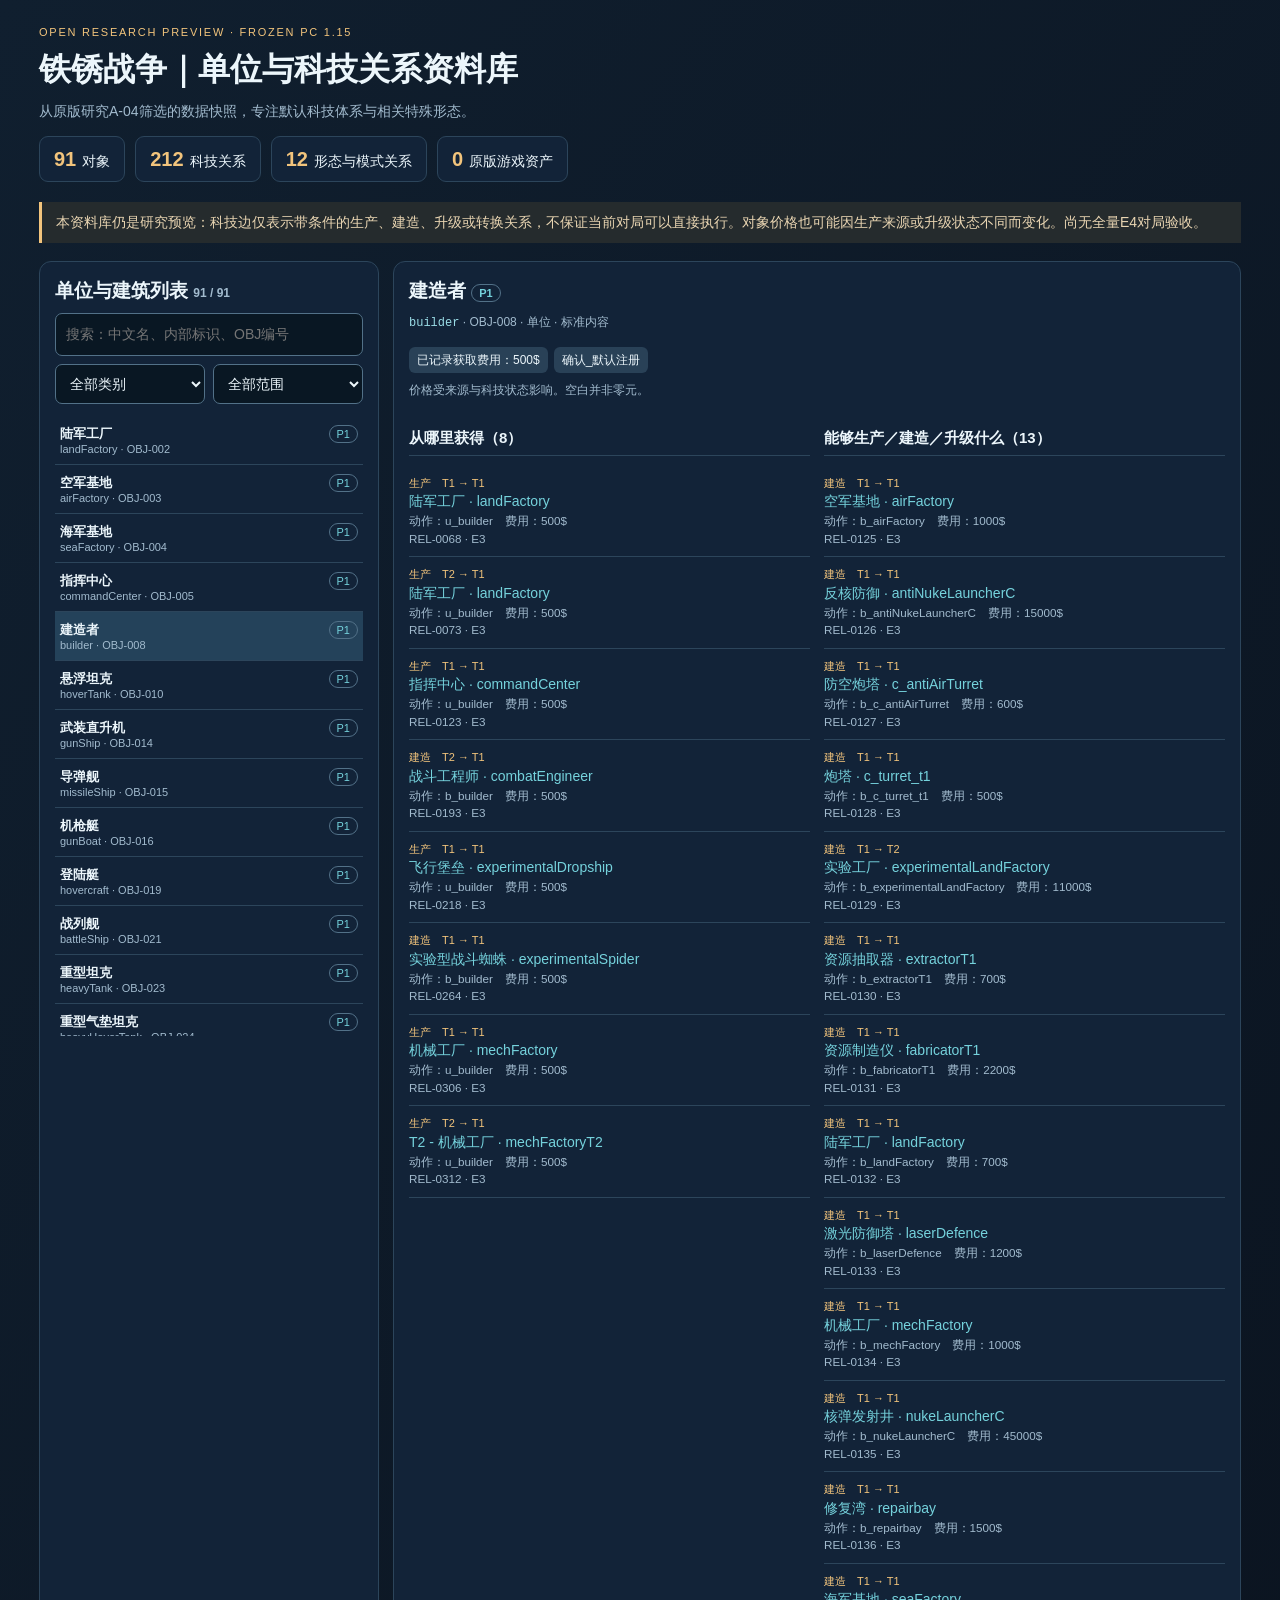
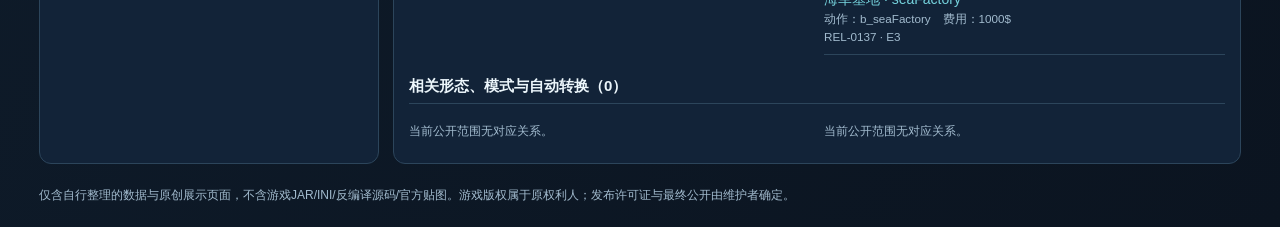
==== index.html @ 672c59e0 "docs: publish privacy-safe PC1.15 unit and tech reference" ====
<!DOCTYPE html><html lang="zh-CN"><head><meta charset="utf-8"><meta name="viewport" content="width=device-width,initial-scale=1">
<title>铁锈战争 PC1.15 · 单位与科技目录公开预览</title>
<style>
:root{color-scheme:dark;--bg:#0b1420;--panel:#122338;--border:#2c455b;--text:#ecf6fb;--soft:#a2bbce;--gold:#f2c47c;--cyan:#75d2dc}
*{box-sizing:border-box}body{margin:0;background:linear-gradient(125deg,#101f2f,var(--bg));color:var(--text);font:14px/1.5 "Microsoft YaHei","Segoe UI",sans-serif}main{max-width:1250px;margin:0 auto;padding:24px}h1{font-size:clamp(21px,3vw,32px);margin:4px 0}h2{margin:0 0 8px;font-size:19px}h3{font-size:15px;margin:20px 0 10px;border-bottom:1px solid var(--border);padding-bottom:5px}p{margin:8px 0;color:var(--soft)}.kicker{color:var(--gold);letter-spacing:.16em;font-size:11px}.stat{display:flex;flex-wrap:wrap;gap:10px;margin:14px 0 20px}.stat span{border:1px solid var(--border);border-radius:9px;padding:7px 14px;background:var(--panel)}.stat b{color:var(--gold);font-size:20px;margin-right:6px}.layout{display:grid;grid-template-columns:340px minmax(0,1fr);gap:14px}.panel{background:var(--panel);border:1px solid var(--border);border-radius:12px;padding:15px;min-width:0}.warning{border-left:3px solid var(--gold);padding:10px 14px;background:#252b2d;margin-bottom:18px;color:#e9d5b2}.field{width:100%;background:#091723;border:1px solid #527188;color:var(--text);padding:10px;border-radius:7px;font:inherit}.list{max-height:620px;overflow:auto;margin-top:12px}.unit{width:100%;border:0;border-bottom:1px solid var(--border);background:transparent;color:var(--text);padding:9px 5px;text-align:left;cursor:pointer;display:flex;justify-content:space-between;gap:6px}.unit:hover,.unit.active{background:#24425a}.unit small{color:var(--soft);font-size:11px;display:block;overflow-wrap:anywhere}.pill{border-radius:20px;padding:2px 7px;font-size:11px;border:1px solid #527188;color:var(--cyan);white-space:nowrap}.pill.p2{color:var(--gold);border-color:#b99150}.cards{display:grid;grid-template-columns:1fr 1fr;gap:14px}.row{padding:9px 0;border-bottom:1px solid var(--border);overflow-wrap:anywhere}.row .type{color:var(--gold);font-size:11px}.row small{color:var(--soft);display:block}.link{border:none;background:none;color:var(--cyan);cursor:pointer;font:inherit;padding:0;text-align:left}.muted{font-size:12px;color:var(--soft)}.facts{display:flex;flex-wrap:wrap;gap:6px}.tag{font-size:12px;background:#294157;border-radius:6px;padding:4px 8px}footer{font-size:12px;color:var(--soft);margin-top:22px}code{color:#9adce6}#count{color:var(--soft);font-size:12px}
@media(max-width:850px){main{padding:10px}.layout{grid-template-columns:1fr}.list{max-height:300px}.cards{grid-template-columns:1fr}}
</style></head><body><main>
<header><div class="kicker">OPEN RESEARCH PREVIEW · FROZEN PC 1.15</div><h1>铁锈战争｜单位与科技关系资料库</h1><p>从原版研究A-04筛选的数据快照，专注默认科技体系与相关特殊形态。</p></header>
<div class="stat"><span><b>91</b>对象</span><span><b id="num-tech"></b>科技关系</span><span><b id="num-transform"></b>形态与模式关系</span><span><b>0</b>原版游戏资产</span></div>
<div class="warning">本资料库仍是研究预览：科技边仅表示带条件的生产、建造、升级或转换关系，不保证当前对局可以直接执行。对象价格也可能因生产来源或升级状态不同而变化。尚无全量E4对局验收。</div>
<div class="layout"><section class="panel"><h2>单位与建筑列表 <span id="count"></span></h2><input class="field" id="find" type="search" placeholder="搜索：中文名、内部标识、OBJ编号">
<div style="display:flex;gap:8px;margin-top:8px"><select id="category" class="field"><option value="">全部类别</option><option>单位</option><option>建筑</option><option>其他</option></select><select id="prio" class="field"><option value="">全部范围</option><option>P1</option><option>P2</option></select></div>
<div id="list" class="list"></div></section><article class="panel" id="detail" aria-live="polite"></article></div>
<footer>仅含自行整理的数据与原创展示页面，不含游戏JAR/INI/反编译源码/官方贴图。游戏版权属于原权利人；发布许可证与最终公开由维护者确定。</footer>
</main>
<script type="application/json" id="db">{"units":[{"object_id":"OBJ-002","name_zh":"陆军工厂","native_id":"landFactory","category":"建筑","scope":"标准内容","priority":"P1","identity_status":"确认_默认注册","known_acquisition_prices":"700 / 2700","note":"不同来源/状态价格以科技关系表为准；此处是已记录的价格候选"},{"object_id":"OBJ-003","name_zh":"空军基地","native_id":"airFactory","category":"建筑","scope":"标准内容","priority":"P1","identity_status":"确认_默认注册","known_acquisition_prices":"1000 / 2500","note":"不同来源/状态价格以科技关系表为准；此处是已记录的价格候选"},{"object_id":"OBJ-004","name_zh":"海军基地","native_id":"seaFactory","category":"建筑","scope":"标准内容","priority":"P1","identity_status":"确认_默认注册","known_acquisition_prices":"1000 / 3000","note":"不同来源/状态价格以科技关系表为准；此处是已记录的价格候选"},{"object_id":"OBJ-005","name_zh":"指挥中心","native_id":"commandCenter","category":"建筑","scope":"标准内容","priority":"P1","identity_status":"确认_默认注册","known_acquisition_prices":"","note":"不同来源/状态价格以科技关系表为准；此处是已记录的价格候选"},{"object_id":"OBJ-008","name_zh":"建造者","native_id":"builder","category":"单位","scope":"标准内容","priority":"P1","identity_status":"确认_默认注册","known_acquisition_prices":"500","note":"不同来源/状态价格以科技关系表为准；此处是已记录的价格候选"},{"object_id":"OBJ-010","name_zh":"悬浮坦克","native_id":"hoverTank","category":"单位","scope":"标准内容","priority":"P1","identity_status":"确认_默认注册","known_acquisition_prices":"450","note":"不同来源/状态价格以科技关系表为准；此处是已记录的价格候选"},{"object_id":"OBJ-014","name_zh":"武装直升机","native_id":"gunShip","category":"单位","scope":"标准内容","priority":"P1","identity_status":"确认_默认注册","known_acquisition_prices":"800","note":"不同来源/状态价格以科技关系表为准；此处是已记录的价格候选"},{"object_id":"OBJ-015","name_zh":"导弹舰","native_id":"missileShip","category":"单位","scope":"标准内容","priority":"P1","identity_status":"确认_默认注册","known_acquisition_prices":"900","note":"不同来源/状态价格以科技关系表为准；此处是已记录的价格候选"},{"object_id":"OBJ-016","name_zh":"机枪艇","native_id":"gunBoat","category":"单位","scope":"标准内容","priority":"P1","identity_status":"确认_默认注册","known_acquisition_prices":"300","note":"不同来源/状态价格以科技关系表为准；此处是已记录的价格候选"},{"object_id":"OBJ-019","name_zh":"登陆艇","native_id":"hovercraft","category":"单位","scope":"标准内容","priority":"P1","identity_status":"确认_默认注册","known_acquisition_prices":"600","note":"不同来源/状态价格以科技关系表为准；此处是已记录的价格候选"},{"object_id":"OBJ-021","name_zh":"战列舰","native_id":"battleShip","category":"单位","scope":"标准内容","priority":"P1","identity_status":"确认_默认注册","known_acquisition_prices":"1500","note":"不同来源/状态价格以科技关系表为准；此处是已记录的价格候选"},{"object_id":"OBJ-023","name_zh":"重型坦克","native_id":"heavyTank","category":"单位","scope":"标准内容","priority":"P1","identity_status":"确认_默认注册","known_acquisition_prices":"800","note":"不同来源/状态价格以科技关系表为准；此处是已记录的价格候选"},{"object_id":"OBJ-024","name_zh":"重型气垫坦克","native_id":"heavyHoverTank","category":"单位","scope":"标准内容","priority":"P1","identity_status":"确认_默认注册","known_acquisition_prices":"1000","note":"不同来源/状态价格以科技关系表为准；此处是已记录的价格候选"},{"object_id":"OBJ-025","name_zh":"激光防御塔","native_id":"laserDefence","category":"建筑","scope":"标准内容","priority":"P1","identity_status":"确认_默认注册","known_acquisition_prices":"1200","note":"不同来源/状态价格以科技关系表为准；此处是已记录的价格候选"},{"object_id":"OBJ-026","name_zh":"运输机","native_id":"dropship","category":"单位","scope":"标准内容","priority":"P1","identity_status":"确认_默认注册","known_acquisition_prices":"800","note":"不同来源/状态价格以科技关系表为准；此处是已记录的价格候选"},{"object_id":"OBJ-028","name_zh":"修复湾","native_id":"repairbay","category":"建筑","scope":"标准内容","priority":"P1","identity_status":"确认_默认注册","known_acquisition_prices":"1500","note":"不同来源/状态价格以科技关系表为准；此处是已记录的价格候选"},{"object_id":"OBJ-033","name_zh":"实验工厂","native_id":"experimentalLandFactory","category":"建筑","scope":"标准内容","priority":"P1","identity_status":"确认_默认注册","known_acquisition_prices":"11000","note":"不同来源/状态价格以科技关系表为准；此处是已记录的价格候选"},{"object_id":"OBJ-037","name_zh":"潜水艇","native_id":"attackSubmarine","category":"单位","scope":"标准内容","priority":"P1","identity_status":"确认_默认注册","known_acquisition_prices":"800","note":"不同来源/状态价格以科技关系表为准；此处是已记录的价格候选"},{"object_id":"OBJ-038","name_zh":"海上建造者","native_id":"builderShip","category":"单位","scope":"标准内容","priority":"P1","identity_status":"确认_默认注册","known_acquisition_prices":"500","note":"不同来源/状态价格以科技关系表为准；此处是已记录的价格候选"},{"object_id":"OBJ-039","name_zh":"两栖喷气机","native_id":"amphibiousJet","category":"单位","scope":"标准内容","priority":"P1","identity_status":"确认_默认注册","known_acquisition_prices":"2000","note":"不同来源/状态价格以科技关系表为准；此处是已记录的价格候选"},{"object_id":"OBJ-041","name_zh":"概念型悬浮坦克","native_id":"experimentalHoverTank","category":"单位","scope":"标准内容","priority":"P1","identity_status":"确认_默认注册","known_acquisition_prices":"21000","note":"不同来源/状态价格以科技关系表为准；此处是已记录的价格候选"},{"object_id":"OBJ-053","name_zh":"AA激光射束战机","native_id":"aaBeamGunship","category":"单位","scope":"标准内容","priority":"P1","identity_status":"确认_默认注册","known_acquisition_prices":"6000","note":"不同来源/状态价格以科技关系表为准；此处是已记录的价格候选"},{"object_id":"OBJ-058","name_zh":"轰炸机","native_id":"bomber","category":"单位","scope":"标准内容","priority":"P1","identity_status":"确认_默认注册","known_acquisition_prices":"4000","note":"不同来源/状态价格以科技关系表为准；此处是已记录的价格候选"},{"object_id":"OBJ-078","name_zh":"战斗工程师","native_id":"combatEngineer","category":"单位","scope":"标准内容","priority":"P1","identity_status":"确认_默认注册","known_acquisition_prices":"3500","note":"不同来源/状态价格以科技关系表为准；此处是已记录的价格候选"},{"object_id":"OBJ-079","name_zh":"航空母舰","native_id":"experiementalCarrier","category":"单位","scope":"标准内容","priority":"P1","identity_status":"确认_默认注册","known_acquisition_prices":"30000","note":"不同来源/状态价格以科技关系表为准；此处是已记录的价格候选"},{"object_id":"OBJ-080","name_zh":"飞行堡垒","native_id":"experimentalDropship","category":"单位","scope":"标准内容","priority":"P1","identity_status":"确认_默认注册","known_acquisition_prices":"30000","note":"不同来源/状态价格以科技关系表为准；此处是已记录的价格候选"},{"object_id":"OBJ-083","name_zh":"实验型战斗蜘蛛","native_id":"experimentalSpider","category":"单位","scope":"标准内容","priority":"P1","identity_status":"确认_默认注册","known_acquisition_prices":"70000","note":"不同来源/状态价格以科技关系表为准；此处是已记录的价格候选"},{"object_id":"OBJ-084","name_zh":"实验坦克","native_id":"c_experimentalTank","category":"单位","scope":"标准内容","priority":"P1","identity_status":"确认_默认注册","known_acquisition_prices":"14000","note":"不同来源/状态价格以科技关系表为准；此处是已记录的价格候选"},{"object_id":"OBJ-085","name_zh":"资源抽取器","native_id":"extractorT1","category":"建筑","scope":"标准内容","priority":"P1","identity_status":"确认_默认注册","known_acquisition_prices":"700","note":"不同来源/状态价格以科技关系表为准；此处是已记录的价格候选"},{"object_id":"OBJ-086","name_zh":"资源抽取器","native_id":"extractorT2","category":"建筑","scope":"标准内容","priority":"P1","identity_status":"确认_默认注册","known_acquisition_prices":"2100","note":"不同来源/状态价格以科技关系表为准；此处是已记录的价格候选"},{"object_id":"OBJ-087","name_zh":"资源抽取器","native_id":"extractorT3","category":"建筑","scope":"标准内容","priority":"P1","identity_status":"确认_默认注册","known_acquisition_prices":"","note":"不同来源/状态价格以科技关系表为准；此处是已记录的价格候选"},{"object_id":"OBJ-088","name_zh":"资源抽取器","native_id":"extractorT3_overclocked","category":"建筑","scope":"标准内容","priority":"P1","identity_status":"确认_默认注册","known_acquisition_prices":"","note":"不同来源/状态价格以科技关系表为准；此处是已记录的价格候选"},{"object_id":"OBJ-089","name_zh":"资源抽取器","native_id":"extractorT3_reinforced","category":"建筑","scope":"标准内容","priority":"P1","identity_status":"确认_默认注册","known_acquisition_prices":"","note":"不同来源/状态价格以科技关系表为准；此处是已记录的价格候选"},{"object_id":"OBJ-090","name_zh":"资源制造仪","native_id":"fabricatorT1","category":"建筑","scope":"标准内容","priority":"P1","identity_status":"确认_默认注册","known_acquisition_prices":"2200","note":"不同来源/状态价格以科技关系表为准；此处是已记录的价格候选"},{"object_id":"OBJ-091","name_zh":"资源制造仪","native_id":"fabricatorT2","category":"建筑","scope":"标准内容","priority":"P1","identity_status":"确认_默认注册","known_acquisition_prices":"","note":"不同来源/状态价格以科技关系表为准；此处是已记录的价格候选"},{"object_id":"OBJ-092","name_zh":"资源制造仪","native_id":"fabricatorT3","category":"建筑","scope":"标准内容","priority":"P1","identity_status":"确认_默认注册","known_acquisition_prices":"","note":"不同来源/状态价格以科技关系表为准；此处是已记录的价格候选"},{"object_id":"OBJ-093","name_zh":"火蜂战机","native_id":"fireBee","category":"单位","scope":"标准内容","priority":"P1","identity_status":"确认_默认注册","known_acquisition_prices":"12000","note":"不同来源/状态价格以科技关系表为准；此处是已记录的价格候选"},{"object_id":"OBJ-094","name_zh":"重型防空舰","native_id":"heavyAAShip","category":"单位","scope":"标准内容","priority":"P1","identity_status":"确认_默认注册","known_acquisition_prices":"3500","note":"不同来源/状态价格以科技关系表为准；此处是已记录的价格候选"},{"object_id":"OBJ-095","name_zh":"重型战舰","native_id":"heavyBattleship","category":"单位","scope":"标准内容","priority":"P1","identity_status":"确认_默认注册","known_acquisition_prices":"6000","note":"不同来源/状态价格以科技关系表为准；此处是已记录的价格候选"},{"object_id":"OBJ-096","name_zh":"重型拦截机","native_id":"heavyInterceptor","category":"单位","scope":"标准内容","priority":"P1","identity_status":"确认_默认注册","known_acquisition_prices":"1200","note":"不同来源/状态价格以科技关系表为准；此处是已记录的价格候选"},{"object_id":"OBJ-097","name_zh":"重型导弹舰","native_id":"heavyMissileShip","category":"单位","scope":"标准内容","priority":"P1","identity_status":"确认_默认注册","known_acquisition_prices":"18000","note":"不同来源/状态价格以科技关系表为准；此处是已记录的价格候选"},{"object_id":"OBJ-098","name_zh":"重型潜艇","native_id":"heavySub","category":"单位","scope":"标准内容","priority":"P1","identity_status":"确认_默认注册","known_acquisition_prices":"5500","note":"不同来源/状态价格以科技关系表为准；此处是已记录的价格候选"},{"object_id":"OBJ-099","name_zh":"直升机","native_id":"c_helicopter","category":"单位","scope":"标准内容","priority":"P1","identity_status":"确认_默认注册","known_acquisition_prices":"700","note":"不同来源/状态价格以科技关系表为准；此处是已记录的价格候选"},{"object_id":"OBJ-100","name_zh":"拦截机","native_id":"c_interceptor","category":"单位","scope":"标准内容","priority":"P1","identity_status":"确认_默认注册","known_acquisition_prices":"600","note":"不同来源/状态价格以科技关系表为准；此处是已记录的价格候选"},{"object_id":"OBJ-102","name_zh":"激光坦克","native_id":"c_laserTank","category":"单位","scope":"标准内容","priority":"P1","identity_status":"确认_默认注册","known_acquisition_prices":"1600","note":"不同来源/状态价格以科技关系表为准；此处是已记录的价格候选"},{"object_id":"OBJ-103","name_zh":"轻型武装直升机","native_id":"lightGunship","category":"单位","scope":"标准内容","priority":"P1","identity_status":"确认_默认注册","known_acquisition_prices":"250","note":"不同来源/状态价格以科技关系表为准；此处是已记录的价格候选"},{"object_id":"OBJ-104","name_zh":"水下探测器","native_id":"lightSub","category":"单位","scope":"标准内容","priority":"P1","identity_status":"确认_默认注册","known_acquisition_prices":"450","note":"不同来源/状态价格以科技关系表为准；此处是已记录的价格候选"},{"object_id":"OBJ-105","name_zh":"猛犸坦克","native_id":"c_mammothTank","category":"单位","scope":"标准内容","priority":"P1","identity_status":"确认_默认注册","known_acquisition_prices":"3900","note":"不同来源/状态价格以科技关系表为准；此处是已记录的价格候选"},{"object_id":"OBJ-106","name_zh":"机械师","native_id":"mechEngineer","category":"单位","scope":"标准内容","priority":"P1","identity_status":"确认_默认注册","known_acquisition_prices":"5000","note":"不同来源/状态价格以科技关系表为准；此处是已记录的价格候选"},{"object_id":"OBJ-107","name_zh":"机械工厂","native_id":"mechFactory","category":"建筑","scope":"标准内容","priority":"P1","identity_status":"确认_默认注册","known_acquisition_prices":"1000","note":"不同来源/状态价格以科技关系表为准；此处是已记录的价格候选"},{"object_id":"OBJ-108","name_zh":"T2 - 机械工厂","native_id":"mechFactoryT2","category":"建筑","scope":"标准内容","priority":"P1","identity_status":"确认_默认注册","known_acquisition_prices":"5000","note":"不同来源/状态价格以科技关系表为准；此处是已记录的价格候选"},{"object_id":"OBJ-109","name_zh":"火炮机甲","native_id":"mechArtillery","category":"单位","scope":"标准内容","priority":"P1","identity_status":"确认_默认注册","known_acquisition_prices":"1400","note":"不同来源/状态价格以科技关系表为准；此处是已记录的价格候选"},{"object_id":"OBJ-110","name_zh":"移动炮塔","native_id":"mechBunker","category":"单位","scope":"标准内容","priority":"P1","identity_status":"确认_默认注册","known_acquisition_prices":"4500","note":"不同来源/状态价格以科技关系表为准；此处是已记录的价格候选"},{"object_id":"OBJ-112","name_zh":"喷火机甲","native_id":"mechFlame","category":"单位","scope":"标准内容","priority":"P1","identity_status":"确认_默认注册","known_acquisition_prices":"12000","note":"不同来源/状态价格以科技关系表为准；此处是已记录的价格候选"},{"object_id":"OBJ-115","name_zh":"重型防空机械装甲","native_id":"mechHeavyMissile","category":"单位","scope":"标准内容","priority":"P1","identity_status":"确认_默认注册","known_acquisition_prices":"8500","note":"不同来源/状态价格以科技关系表为准；此处是已记录的价格候选"},{"object_id":"OBJ-116","name_zh":"等离子机甲","native_id":"mechLaser","category":"单位","scope":"标准内容","priority":"P1","identity_status":"确认_默认注册","known_acquisition_prices":"7000","note":"不同来源/状态价格以科技关系表为准；此处是已记录的价格候选"},{"object_id":"OBJ-117","name_zh":"特斯拉机甲","native_id":"mechLightning","category":"单位","scope":"标准内容","priority":"P1","identity_status":"确认_默认注册","known_acquisition_prices":"5200","note":"不同来源/状态价格以科技关系表为准；此处是已记录的价格候选"},{"object_id":"OBJ-118","name_zh":"机枪机甲","native_id":"mechMinigun","category":"单位","scope":"标准内容","priority":"P1","identity_status":"确认_默认注册","known_acquisition_prices":"5000","note":"不同来源/状态价格以科技关系表为准；此处是已记录的价格候选"},{"object_id":"OBJ-119","name_zh":"基础机甲","native_id":"mechGun","category":"单位","scope":"标准内容","priority":"P1","identity_status":"确认_默认注册","known_acquisition_prices":"600","note":"不同来源/状态价格以科技关系表为准；此处是已记录的价格候选"},{"object_id":"OBJ-120","name_zh":"防空机甲","native_id":"mechMissile","category":"单位","scope":"标准内容","priority":"P1","identity_status":"确认_默认注册","known_acquisition_prices":"900","note":"不同来源/状态价格以科技关系表为准；此处是已记录的价格候选"},{"object_id":"OBJ-122","name_zh":"导弹飞艇","native_id":"missileAirship","category":"单位","scope":"标准内容","priority":"P1","identity_status":"确认_默认注册","known_acquisition_prices":"3900","note":"不同来源/状态价格以科技关系表为准；此处是已记录的价格候选"},{"object_id":"OBJ-123","name_zh":"防空导弹坦克","native_id":"missileTank","category":"单位","scope":"标准内容","priority":"P1","identity_status":"确认_默认注册","known_acquisition_prices":"2500","note":"不同来源/状态价格以科技关系表为准；此处是已记录的价格候选"},{"object_id":"OBJ-145","name_zh":"鹦鹉螺号","native_id":"nautilusSubmarine","category":"单位","scope":"标准内容","priority":"P1","identity_status":"确认_默认注册","known_acquisition_prices":"18000","note":"不同来源/状态价格以科技关系表为准；此处是已记录的价格候选"},{"object_id":"OBJ-150","name_zh":"反核防御","native_id":"antiNukeLauncherC","category":"建筑","scope":"标准内容","priority":"P1","identity_status":"确认_默认注册","known_acquisition_prices":"15000","note":"不同来源/状态价格以科技关系表为准；此处是已记录的价格候选"},{"object_id":"OBJ-151","name_zh":"核弹发射井","native_id":"nukeLauncherC","category":"建筑","scope":"标准内容","priority":"P1","identity_status":"确认_默认注册","known_acquisition_prices":"45000","note":"不同来源/状态价格以科技关系表为准；此处是已记录的价格候选"},{"object_id":"OBJ-152","name_zh":"瞭望塔","native_id":"outpostT1","category":"建筑","scope":"标准内容","priority":"P1","identity_status":"确认_默认注册","known_acquisition_prices":"1500","note":"不同来源/状态价格以科技关系表为准；此处是已记录的价格候选"},{"object_id":"OBJ-153","name_zh":"瞭望塔 T2","native_id":"outpostT2","category":"建筑","scope":"标准内容","priority":"P1","identity_status":"确认_默认注册","known_acquisition_prices":"","note":"不同来源/状态价格以科技关系表为准；此处是已记录的价格候选"},{"object_id":"OBJ-154","name_zh":"等离子坦克","native_id":"plasmaTank","category":"单位","scope":"标准内容","priority":"P1","identity_status":"确认_默认注册","known_acquisition_prices":"1000","note":"不同来源/状态价格以科技关系表为准；此处是已记录的价格候选"},{"object_id":"OBJ-157","name_zh":"侦察者","native_id":"scout","category":"单位","scope":"标准内容","priority":"P1","identity_status":"确认_默认注册","known_acquisition_prices":"700","note":"不同来源/状态价格以科技关系表为准；此处是已记录的价格候选"},{"object_id":"OBJ-158","name_zh":"间谍无人机","native_id":"spyDrone","category":"单位","scope":"标准内容","priority":"P1","identity_status":"确认_默认注册","known_acquisition_prices":"1500","note":"不同来源/状态价格以科技关系表为准；此处是已记录的价格候选"},{"object_id":"OBJ-159","name_zh":"自行火炮","native_id":"c_artillery","category":"单位","scope":"标准内容","priority":"P1","identity_status":"确认_默认注册","known_acquisition_prices":"900","note":"不同来源/状态价格以科技关系表为准；此处是已记录的价格候选"},{"object_id":"OBJ-160","name_zh":"重型火炮","native_id":"heavyArtillery","category":"单位","scope":"标准内容","priority":"P1","identity_status":"确认_默认注册","known_acquisition_prices":"3100","note":"不同来源/状态价格以科技关系表为准；此处是已记录的价格候选"},{"object_id":"OBJ-161","name_zh":"坦克","native_id":"c_tank","category":"单位","scope":"标准内容","priority":"P1","identity_status":"确认_默认注册","known_acquisition_prices":"350","note":"不同来源/状态价格以科技关系表为准；此处是已记录的价格候选"},{"object_id":"OBJ-162","name_zh":"防空炮塔","native_id":"c_antiAirTurret","category":"建筑","scope":"标准内容","priority":"P1","identity_status":"确认_默认注册","known_acquisition_prices":"600","note":"不同来源/状态价格以科技关系表为准；此处是已记录的价格候选"},{"object_id":"OBJ-163","name_zh":"T2 - 高射炮","native_id":"antiAirTurretFlak","category":"建筑","scope":"标准内容","priority":"P1","identity_status":"确认_默认注册","known_acquisition_prices":"","note":"不同来源/状态价格以科技关系表为准；此处是已记录的价格候选"},{"object_id":"OBJ-164","name_zh":"T2 - 防空炮塔","native_id":"c_antiAirTurretT2","category":"建筑","scope":"标准内容","priority":"P1","identity_status":"确认_默认注册","known_acquisition_prices":"","note":"不同来源/状态价格以科技关系表为准；此处是已记录的价格候选"},{"object_id":"OBJ-165","name_zh":"T3 - 防空炮塔","native_id":"c_antiAirTurretT3","category":"建筑","scope":"标准内容","priority":"P1","identity_status":"确认_默认注册","known_acquisition_prices":"","note":"不同来源/状态价格以科技关系表为准；此处是已记录的价格候选"},{"object_id":"OBJ-166","name_zh":"炮塔","native_id":"c_turret_t1","category":"建筑","scope":"标准内容","priority":"P1","identity_status":"确认_默认注册","known_acquisition_prices":"500","note":"不同来源/状态价格以科技关系表为准；此处是已记录的价格候选"},{"object_id":"OBJ-167","name_zh":"火炮","native_id":"c_turret_t1_artillery","category":"建筑","scope":"标准内容","priority":"P1","identity_status":"确认_默认注册","known_acquisition_prices":"2100","note":"不同来源/状态价格以科技关系表为准；此处是已记录的价格候选"},{"object_id":"OBJ-168","name_zh":"闪电炮塔","native_id":"c_turret_t1_lightning","category":"建筑","scope":"标准内容","priority":"P1","identity_status":"确认_默认注册","known_acquisition_prices":"2700","note":"不同来源/状态价格以科技关系表为准；此处是已记录的价格候选"},{"object_id":"OBJ-169","name_zh":"火炮 T2","native_id":"c_turret_t2_artillery","category":"建筑","scope":"标准内容","priority":"P1","identity_status":"确认_默认注册","known_acquisition_prices":"","note":"不同来源/状态价格以科技关系表为准；此处是已记录的价格候选"},{"object_id":"OBJ-170","name_zh":"火焰喷射器","native_id":"c_turret_t2_flame","category":"建筑","scope":"标准内容","priority":"P1","identity_status":"确认_默认注册","known_acquisition_prices":"","note":"不同来源/状态价格以科技关系表为准；此处是已记录的价格候选"},{"object_id":"OBJ-171","name_zh":"机枪 T2","native_id":"c_turret_t2_gun","category":"建筑","scope":"标准内容","priority":"P1","identity_status":"确认_默认注册","known_acquisition_prices":"1500","note":"不同来源/状态价格以科技关系表为准；此处是已记录的价格候选"},{"object_id":"OBJ-172","name_zh":"闪电炮塔 T2","native_id":"c_turret_t2_lightning","category":"建筑","scope":"标准内容","priority":"P1","identity_status":"确认_默认注册","known_acquisition_prices":"","note":"不同来源/状态价格以科技关系表为准；此处是已记录的价格候选"},{"object_id":"OBJ-173","name_zh":"重机枪塔 T3","native_id":"c_turret_t3_gun","category":"建筑","scope":"标准内容","priority":"P1","identity_status":"确认_默认注册","known_acquisition_prices":"","note":"不同来源/状态价格以科技关系表为准；此处是已记录的价格候选"},{"object_id":"OBJ-054","name_zh":"AA激光射束战机","native_id":"aaBeamGunship_afterburn","category":"单位","scope":"关联特殊形态","priority":"P2","identity_status":"确认_默认注册","known_acquisition_prices":"","note":"不同来源/状态价格以科技关系表为准；此处是已记录的价格候选"},{"object_id":"OBJ-111","name_zh":"移动炮塔","native_id":"mechBunkerDeployed","category":"建筑","scope":"关联特殊形态","priority":"P2","identity_status":"确认_默认注册","known_acquisition_prices":"4500","note":"不同来源/状态价格以科技关系表为准；此处是已记录的价格候选"},{"object_id":"OBJ-146","name_zh":"鹦鹉螺号","native_id":"nautilusSubmarineLand","category":"单位","scope":"关联特殊形态","priority":"P2","identity_status":"确认_默认注册","known_acquisition_prices":"18000","note":"不同来源/状态价格以科技关系表为准；此处是已记录的价格候选"},{"object_id":"OBJ-147","name_zh":"鹦鹉螺号","native_id":"nautilusSubmarineSurface","category":"单位","scope":"关联特殊形态","priority":"P2","identity_status":"确认_默认注册","known_acquisition_prices":"","note":"不同来源/状态价格以科技关系表为准；此处是已记录的价格候选"},{"object_id":"OBJ-148","name_zh":"Scout bot","native_id":"robotCrab","category":"单位","scope":"关联特殊形态","priority":"P2","identity_status":"确认_默认注册","known_acquisition_prices":"","note":"不同来源/状态价格以科技关系表为准；此处是已记录的价格候选"},{"object_id":"OBJ-149","name_zh":"Scout bot","native_id":"robotCrabWater","category":"单位","scope":"关联特殊形态","priority":"P2","identity_status":"确认_默认注册","known_acquisition_prices":"","note":"不同来源/状态价格以科技关系表为准；此处是已记录的价格候选"}],"tech":[{"relation_id":"REL-0067","source_id":"OBJ-002","source_name":"陆军工厂","source_native_id":"landFactory","source_state":"S-OBJ-002-T1","relation":"同类型内部升级","native_action":"110","target_id":"OBJ-002","target_name":"陆军工厂","target_native_id":"landFactory","target_state":"S-OBJ-002-T2","cost_credits":"2000","evidence_level":"E3","verified_scope":"研究证据，非完整E4对局"},{"relation_id":"REL-0068","source_id":"OBJ-002","source_name":"陆军工厂","source_native_id":"landFactory","source_state":"S-OBJ-002-T1","relation":"生产","native_action":"u_builder","target_id":"OBJ-008","target_name":"建造者","target_native_id":"builder","target_state":"S-OBJ-008-T1","cost_credits":"500","evidence_level":"E3","verified_scope":"研究证据，非完整E4对局"},{"relation_id":"REL-0069","source_id":"OBJ-002","source_name":"陆军工厂","source_native_id":"landFactory","source_state":"S-OBJ-002-T1","relation":"生产","native_action":"u_c_artillery","target_id":"OBJ-159","target_name":"自行火炮","target_native_id":"c_artillery","target_state":"S-OBJ-159-T1","cost_credits":"900","evidence_level":"E3","verified_scope":"研究证据，非完整E4对局"},{"relation_id":"REL-0070","source_id":"OBJ-002","source_name":"陆军工厂","source_native_id":"landFactory","source_state":"S-OBJ-002-T1","relation":"生产","native_action":"u_c_tank","target_id":"OBJ-161","target_name":"坦克","target_native_id":"c_tank","target_state":"S-OBJ-161-T1","cost_credits":"350","evidence_level":"E3","verified_scope":"研究证据，非完整E4对局"},{"relation_id":"REL-0071","source_id":"OBJ-002","source_name":"陆军工厂","source_native_id":"landFactory","source_state":"S-OBJ-002-T1","relation":"生产","native_action":"u_hoverTank","target_id":"OBJ-010","target_name":"悬浮坦克","target_native_id":"hoverTank","target_state":"S-OBJ-010-T1","cost_credits":"450","evidence_level":"E3","verified_scope":"研究证据，非完整E4对局"},{"relation_id":"REL-0072","source_id":"OBJ-002","source_name":"陆军工厂","source_native_id":"landFactory","source_state":"S-OBJ-002-T1","relation":"生产","native_action":"u_scout","target_id":"OBJ-157","target_name":"侦察者","target_native_id":"scout","target_state":"S-OBJ-157-T1","cost_credits":"700","evidence_level":"E3","verified_scope":"研究证据，非完整E4对局"},{"relation_id":"REL-0073","source_id":"OBJ-002","source_name":"陆军工厂","source_native_id":"landFactory","source_state":"S-OBJ-002-T2","relation":"生产","native_action":"u_builder","target_id":"OBJ-008","target_name":"建造者","target_native_id":"builder","target_state":"S-OBJ-008-T1","cost_credits":"500","evidence_level":"E3","verified_scope":"研究证据，非完整E4对局"},{"relation_id":"REL-0074","source_id":"OBJ-002","source_name":"陆军工厂","source_native_id":"landFactory","source_state":"S-OBJ-002-T2","relation":"生产","native_action":"u_c_artillery","target_id":"OBJ-159","target_name":"自行火炮","target_native_id":"c_artillery","target_state":"S-OBJ-159-T1","cost_credits":"900","evidence_level":"E3","verified_scope":"研究证据，非完整E4对局"},{"relation_id":"REL-0075","source_id":"OBJ-002","source_name":"陆军工厂","source_native_id":"landFactory","source_state":"S-OBJ-002-T2","relation":"生产","native_action":"u_c_laserTank","target_id":"OBJ-102","target_name":"激光坦克","target_native_id":"c_laserTank","target_state":"S-OBJ-102-T2","cost_credits":"1600","evidence_level":"E3","verified_scope":"研究证据，非完整E4对局"},{"relation_id":"REL-0076","source_id":"OBJ-002","source_name":"陆军工厂","source_native_id":"landFactory","source_state":"S-OBJ-002-T2","relation":"生产","native_action":"u_c_mammothTank","target_id":"OBJ-105","target_name":"猛犸坦克","target_native_id":"c_mammothTank","target_state":"S-OBJ-105-T2","cost_credits":"3900","evidence_level":"E3","verified_scope":"研究证据，非完整E4对局"},{"relation_id":"REL-0077","source_id":"OBJ-002","source_name":"陆军工厂","source_native_id":"landFactory","source_state":"S-OBJ-002-T2","relation":"生产","native_action":"u_c_tank","target_id":"OBJ-161","target_name":"坦克","target_native_id":"c_tank","target_state":"S-OBJ-161-T1","cost_credits":"350","evidence_level":"E3","verified_scope":"研究证据，非完整E4对局"},{"relation_id":"REL-0078","source_id":"OBJ-002","source_name":"陆军工厂","source_native_id":"landFactory","source_state":"S-OBJ-002-T2","relation":"生产","native_action":"u_combatEngineer","target_id":"OBJ-078","target_name":"战斗工程师","target_native_id":"combatEngineer","target_state":"S-OBJ-078-T2","cost_credits":"3500","evidence_level":"E3","verified_scope":"研究证据，非完整E4对局"},{"relation_id":"REL-0079","source_id":"OBJ-002","source_name":"陆军工厂","source_native_id":"landFactory","source_state":"S-OBJ-002-T2","relation":"生产","native_action":"u_heavyArtillery","target_id":"OBJ-160","target_name":"重型火炮","target_native_id":"heavyArtillery","target_state":"S-OBJ-160-T2","cost_credits":"3100","evidence_level":"E3","verified_scope":"研究证据，非完整E4对局"},{"relation_id":"REL-0080","source_id":"OBJ-002","source_name":"陆军工厂","source_native_id":"landFactory","source_state":"S-OBJ-002-T2","relation":"生产","native_action":"u_heavyHoverTank","target_id":"OBJ-024","target_name":"重型气垫坦克","target_native_id":"heavyHoverTank","target_state":"S-OBJ-024-T1","cost_credits":"1000","evidence_level":"E3","verified_scope":"研究证据，非完整E4对局"},{"relation_id":"REL-0081","source_id":"OBJ-002","source_name":"陆军工厂","source_native_id":"landFactory","source_state":"S-OBJ-002-T2","relation":"生产","native_action":"u_heavyTank","target_id":"OBJ-023","target_name":"重型坦克","target_native_id":"heavyTank","target_state":"S-OBJ-023-T1","cost_credits":"800","evidence_level":"E3","verified_scope":"研究证据，非完整E4对局"},{"relation_id":"REL-0082","source_id":"OBJ-002","source_name":"陆军工厂","source_native_id":"landFactory","source_state":"S-OBJ-002-T2","relation":"生产","native_action":"u_hoverTank","target_id":"OBJ-010","target_name":"悬浮坦克","target_native_id":"hoverTank","target_state":"S-OBJ-010-T1","cost_credits":"450","evidence_level":"E3","verified_scope":"研究证据，非完整E4对局"},{"relation_id":"REL-0083","source_id":"OBJ-002","source_name":"陆军工厂","source_native_id":"landFactory","source_state":"S-OBJ-002-T2","relation":"生产","native_action":"u_hovercraft","target_id":"OBJ-019","target_name":"登陆艇","target_native_id":"hovercraft","target_state":"S-OBJ-019-T1","cost_credits":"600","evidence_level":"E3","verified_scope":"研究证据，非完整E4对局"},{"relation_id":"REL-0084","source_id":"OBJ-002","source_name":"陆军工厂","source_native_id":"landFactory","source_state":"S-OBJ-002-T2","relation":"生产","native_action":"u_missileTank","target_id":"OBJ-123","target_name":"防空导弹坦克","target_native_id":"missileTank","target_state":"S-OBJ-123-T2","cost_credits":"2500","evidence_level":"E3","verified_scope":"研究证据，非完整E4对局"},{"relation_id":"REL-0085","source_id":"OBJ-002","source_name":"陆军工厂","source_native_id":"landFactory","source_state":"S-OBJ-002-T2","relation":"生产","native_action":"u_plasmaTank","target_id":"OBJ-154","target_name":"等离子坦克","target_native_id":"plasmaTank","target_state":"S-OBJ-154-T2","cost_credits":"1000","evidence_level":"E3","verified_scope":"研究证据，非完整E4对局"},{"relation_id":"REL-0086","source_id":"OBJ-002","source_name":"陆军工厂","source_native_id":"landFactory","source_state":"S-OBJ-002-T2","relation":"生产","native_action":"u_scout","target_id":"OBJ-157","target_name":"侦察者","target_native_id":"scout","target_state":"S-OBJ-157-T1","cost_credits":"700","evidence_level":"E3","verified_scope":"研究证据，非完整E4对局"},{"relation_id":"REL-0087","source_id":"OBJ-003","source_name":"空军基地","source_native_id":"airFactory","source_state":"S-OBJ-003-T1","relation":"同类型内部升级","native_action":"110","target_id":"OBJ-003","target_name":"空军基地","target_native_id":"airFactory","target_state":"S-OBJ-003-T2","cost_credits":"1500","evidence_level":"E3","verified_scope":"研究证据，非完整E4对局"},{"relation_id":"REL-0088","source_id":"OBJ-003","source_name":"空军基地","source_native_id":"airFactory","source_state":"S-OBJ-003-T1","relation":"生产","native_action":"u_c_helicopter","target_id":"OBJ-099","target_name":"直升机","target_native_id":"c_helicopter","target_state":"S-OBJ-099-T1","cost_credits":"700","evidence_level":"E3","verified_scope":"研究证据，非完整E4对局"},{"relation_id":"REL-0089","source_id":"OBJ-003","source_name":"空军基地","source_native_id":"airFactory","source_state":"S-OBJ-003-T1","relation":"生产","native_action":"u_c_interceptor","target_id":"OBJ-100","target_name":"拦截机","target_native_id":"c_interceptor","target_state":"S-OBJ-100-T1","cost_credits":"600","evidence_level":"E3","verified_scope":"研究证据，非完整E4对局"},{"relation_id":"REL-0090","source_id":"OBJ-003","source_name":"空军基地","source_native_id":"airFactory","source_state":"S-OBJ-003-T1","relation":"生产","native_action":"u_lightGunship","target_id":"OBJ-103","target_name":"轻型武装直升机","target_native_id":"lightGunship","target_state":"S-OBJ-103-T1","cost_credits":"250","evidence_level":"E3","verified_scope":"研究证据，非完整E4对局"},{"relation_id":"REL-0091","source_id":"OBJ-003","source_name":"空军基地","source_native_id":"airFactory","source_state":"S-OBJ-003-T2","relation":"生产","native_action":"u_aaBeamGunship","target_id":"OBJ-053","target_name":"AA激光射束战机","target_native_id":"aaBeamGunship","target_state":"S-OBJ-053-T2","cost_credits":"6000","evidence_level":"E3","verified_scope":"研究证据，非完整E4对局"},{"relation_id":"REL-0092","source_id":"OBJ-003","source_name":"空军基地","source_native_id":"airFactory","source_state":"S-OBJ-003-T2","relation":"生产","native_action":"u_amphibiousJet","target_id":"OBJ-039","target_name":"两栖喷气机","target_native_id":"amphibiousJet","target_state":"S-OBJ-039-T1","cost_credits":"2000","evidence_level":"E3","verified_scope":"研究证据，非完整E4对局"},{"relation_id":"REL-0093","source_id":"OBJ-003","source_name":"空军基地","source_native_id":"airFactory","source_state":"S-OBJ-003-T2","relation":"生产","native_action":"u_bomber","target_id":"OBJ-058","target_name":"轰炸机","target_native_id":"bomber","target_state":"S-OBJ-058-T2","cost_credits":"4000","evidence_level":"E3","verified_scope":"研究证据，非完整E4对局"},{"relation_id":"REL-0094","source_id":"OBJ-003","source_name":"空军基地","source_native_id":"airFactory","source_state":"S-OBJ-003-T2","relation":"生产","native_action":"u_c_helicopter","target_id":"OBJ-099","target_name":"直升机","target_native_id":"c_helicopter","target_state":"S-OBJ-099-T1","cost_credits":"700","evidence_level":"E3","verified_scope":"研究证据，非完整E4对局"},{"relation_id":"REL-0095","source_id":"OBJ-003","source_name":"空军基地","source_native_id":"airFactory","source_state":"S-OBJ-003-T2","relation":"生产","native_action":"u_c_interceptor","target_id":"OBJ-100","target_name":"拦截机","target_native_id":"c_interceptor","target_state":"S-OBJ-100-T1","cost_credits":"600","evidence_level":"E3","verified_scope":"研究证据，非完整E4对局"},{"relation_id":"REL-0096","source_id":"OBJ-003","source_name":"空军基地","source_native_id":"airFactory","source_state":"S-OBJ-003-T2","relation":"生产","native_action":"u_dropship","target_id":"OBJ-026","target_name":"运输机","target_native_id":"dropship","target_state":"S-OBJ-026-T1","cost_credits":"800","evidence_level":"E3","verified_scope":"研究证据，非完整E4对局"},{"relation_id":"REL-0097","source_id":"OBJ-003","source_name":"空军基地","source_native_id":"airFactory","source_state":"S-OBJ-003-T2","relation":"生产","native_action":"u_gunShip","target_id":"OBJ-014","target_name":"武装直升机","target_native_id":"gunShip","target_state":"S-OBJ-014-T1","cost_credits":"800","evidence_level":"E3","verified_scope":"研究证据，非完整E4对局"},{"relation_id":"REL-0098","source_id":"OBJ-003","source_name":"空军基地","source_native_id":"airFactory","source_state":"S-OBJ-003-T2","relation":"生产","native_action":"u_heavyInterceptor","target_id":"OBJ-096","target_name":"重型拦截机","target_native_id":"heavyInterceptor","target_state":"S-OBJ-096-T2","cost_credits":"1200","evidence_level":"E3","verified_scope":"研究证据，非完整E4对局"},{"relation_id":"REL-0099","source_id":"OBJ-003","source_name":"空军基地","source_native_id":"airFactory","source_state":"S-OBJ-003-T2","relation":"生产","native_action":"u_lightGunship","target_id":"OBJ-103","target_name":"轻型武装直升机","target_native_id":"lightGunship","target_state":"S-OBJ-103-T1","cost_credits":"250","evidence_level":"E3","verified_scope":"研究证据，非完整E4对局"},{"relation_id":"REL-0100","source_id":"OBJ-003","source_name":"空军基地","source_native_id":"airFactory","source_state":"S-OBJ-003-T2","relation":"生产","native_action":"u_missileAirship","target_id":"OBJ-122","target_name":"导弹飞艇","target_native_id":"missileAirship","target_state":"S-OBJ-122-T2","cost_credits":"3900","evidence_level":"E3","verified_scope":"研究证据，非完整E4对局"},{"relation_id":"REL-0101","source_id":"OBJ-003","source_name":"空军基地","source_native_id":"airFactory","source_state":"S-OBJ-003-T2","relation":"生产","native_action":"u_spyDrone","target_id":"OBJ-158","target_name":"间谍无人机","target_native_id":"spyDrone","target_state":"S-OBJ-158-T2","cost_credits":"1500","evidence_level":"E3","verified_scope":"研究证据，非完整E4对局"},{"relation_id":"REL-0102","source_id":"OBJ-004","source_name":"海军基地","source_native_id":"seaFactory","source_state":"S-OBJ-004-T1","relation":"同类型内部升级","native_action":"110","target_id":"OBJ-004","target_name":"海军基地","target_native_id":"seaFactory","target_state":"S-OBJ-004-T2","cost_credits":"2000","evidence_level":"E3","verified_scope":"研究证据，非完整E4对局"},{"relation_id":"REL-0103","source_id":"OBJ-004","source_name":"海军基地","source_native_id":"seaFactory","source_state":"S-OBJ-004-T1","relation":"生产","native_action":"u_attackSubmarine","target_id":"OBJ-037","target_name":"潜水艇","target_native_id":"attackSubmarine","target_state":"S-OBJ-037-T1","cost_credits":"800","evidence_level":"E3","verified_scope":"研究证据，非完整E4对局"},{"relation_id":"REL-0104","source_id":"OBJ-004","source_name":"海军基地","source_native_id":"seaFactory","source_state":"S-OBJ-004-T1","relation":"生产","native_action":"u_battleShip","target_id":"OBJ-021","target_name":"战列舰","target_native_id":"battleShip","target_state":"S-OBJ-021-T1","cost_credits":"1500","evidence_level":"E3","verified_scope":"研究证据，非完整E4对局"},{"relation_id":"REL-0105","source_id":"OBJ-004","source_name":"海军基地","source_native_id":"seaFactory","source_state":"S-OBJ-004-T1","relation":"生产","native_action":"u_builderShip","target_id":"OBJ-038","target_name":"海上建造者","target_native_id":"builderShip","target_state":"S-OBJ-038-T1","cost_credits":"500","evidence_level":"E3","verified_scope":"研究证据，非完整E4对局"},{"relation_id":"REL-0106","source_id":"OBJ-004","source_name":"海军基地","source_native_id":"seaFactory","source_state":"S-OBJ-004-T1","relation":"生产","native_action":"u_gunBoat","target_id":"OBJ-016","target_name":"机枪艇","target_native_id":"gunBoat","target_state":"S-OBJ-016-T1","cost_credits":"300","evidence_level":"E3","verified_scope":"研究证据，非完整E4对局"},{"relation_id":"REL-0107","source_id":"OBJ-004","source_name":"海军基地","source_native_id":"seaFactory","source_state":"S-OBJ-004-T1","relation":"生产","native_action":"u_hovercraft","target_id":"OBJ-019","target_name":"登陆艇","target_native_id":"hovercraft","target_state":"S-OBJ-019-T1","cost_credits":"600","evidence_level":"E3","verified_scope":"研究证据，非完整E4对局"},{"relation_id":"REL-0108","source_id":"OBJ-004","source_name":"海军基地","source_native_id":"seaFactory","source_state":"S-OBJ-004-T1","relation":"生产","native_action":"u_lightSub","target_id":"OBJ-104","target_name":"水下探测器","target_native_id":"lightSub","target_state":"S-OBJ-104-T1","cost_credits":"450","evidence_level":"E3","verified_scope":"研究证据，非完整E4对局"},{"relation_id":"REL-0109","source_id":"OBJ-004","source_name":"海军基地","source_native_id":"seaFactory","source_state":"S-OBJ-004-T1","relation":"生产","native_action":"u_missileShip","target_id":"OBJ-015","target_name":"导弹舰","target_native_id":"missileShip","target_state":"S-OBJ-015-T1","cost_credits":"900","evidence_level":"E3","verified_scope":"研究证据，非完整E4对局"},{"relation_id":"REL-0110","source_id":"OBJ-004","source_name":"海军基地","source_native_id":"seaFactory","source_state":"S-OBJ-004-T2","relation":"生产","native_action":"u_attackSubmarine","target_id":"OBJ-037","target_name":"潜水艇","target_native_id":"attackSubmarine","target_state":"S-OBJ-037-T1","cost_credits":"800","evidence_level":"E3","verified_scope":"研究证据，非完整E4对局"},{"relation_id":"REL-0111","source_id":"OBJ-004","source_name":"海军基地","source_native_id":"seaFactory","source_state":"S-OBJ-004-T2","relation":"生产","native_action":"u_battleShip","target_id":"OBJ-021","target_name":"战列舰","target_native_id":"battleShip","target_state":"S-OBJ-021-T1","cost_credits":"1500","evidence_level":"E3","verified_scope":"研究证据，非完整E4对局"},{"relation_id":"REL-0112","source_id":"OBJ-004","source_name":"海军基地","source_native_id":"seaFactory","source_state":"S-OBJ-004-T2","relation":"生产","native_action":"u_builderShip","target_id":"OBJ-038","target_name":"海上建造者","target_native_id":"builderShip","target_state":"S-OBJ-038-T1","cost_credits":"500","evidence_level":"E3","verified_scope":"研究证据，非完整E4对局"},{"relation_id":"REL-0113","source_id":"OBJ-004","source_name":"海军基地","source_native_id":"seaFactory","source_state":"S-OBJ-004-T2","relation":"生产","native_action":"u_experiementalCarrier","target_id":"OBJ-079","target_name":"航空母舰","target_native_id":"experiementalCarrier","target_state":"S-OBJ-079-T2","cost_credits":"30000","evidence_level":"E3","verified_scope":"研究证据，非完整E4对局"},{"relation_id":"REL-0114","source_id":"OBJ-004","source_name":"海军基地","source_native_id":"seaFactory","source_state":"S-OBJ-004-T2","relation":"生产","native_action":"u_gunBoat","target_id":"OBJ-016","target_name":"机枪艇","target_native_id":"gunBoat","target_state":"S-OBJ-016-T1","cost_credits":"300","evidence_level":"E3","verified_scope":"研究证据，非完整E4对局"},{"relation_id":"REL-0115","source_id":"OBJ-004","source_name":"海军基地","source_native_id":"seaFactory","source_state":"S-OBJ-004-T2","relation":"生产","native_action":"u_heavyAAShip","target_id":"OBJ-094","target_name":"重型防空舰","target_native_id":"heavyAAShip","target_state":"S-OBJ-094-T2","cost_credits":"3500","evidence_level":"E3","verified_scope":"研究证据，非完整E4对局"},{"relation_id":"REL-0116","source_id":"OBJ-004","source_name":"海军基地","source_native_id":"seaFactory","source_state":"S-OBJ-004-T2","relation":"生产","native_action":"u_heavyBattleship","target_id":"OBJ-095","target_name":"重型战舰","target_native_id":"heavyBattleship","target_state":"S-OBJ-095-T2","cost_credits":"6000","evidence_level":"E3","verified_scope":"研究证据，非完整E4对局"},{"relation_id":"REL-0117","source_id":"OBJ-004","source_name":"海军基地","source_native_id":"seaFactory","source_state":"S-OBJ-004-T2","relation":"生产","native_action":"u_heavyMissileShip","target_id":"OBJ-097","target_name":"重型导弹舰","target_native_id":"heavyMissileShip","target_state":"S-OBJ-097-T2","cost_credits":"18000","evidence_level":"E3","verified_scope":"研究证据，非完整E4对局"},{"relation_id":"REL-0118","source_id":"OBJ-004","source_name":"海军基地","source_native_id":"seaFactory","source_state":"S-OBJ-004-T2","relation":"生产","native_action":"u_heavySub","target_id":"OBJ-098","target_name":"重型潜艇","target_native_id":"heavySub","target_state":"S-OBJ-098-T2","cost_credits":"5500","evidence_level":"E3","verified_scope":"研究证据，非完整E4对局"},{"relation_id":"REL-0119","source_id":"OBJ-004","source_name":"海军基地","source_native_id":"seaFactory","source_state":"S-OBJ-004-T2","relation":"生产","native_action":"u_hovercraft","target_id":"OBJ-019","target_name":"登陆艇","target_native_id":"hovercraft","target_state":"S-OBJ-019-T1","cost_credits":"600","evidence_level":"E3","verified_scope":"研究证据，非完整E4对局"},{"relation_id":"REL-0120","source_id":"OBJ-004","source_name":"海军基地","source_native_id":"seaFactory","source_state":"S-OBJ-004-T2","relation":"生产","native_action":"u_lightSub","target_id":"OBJ-104","target_name":"水下探测器","target_native_id":"lightSub","target_state":"S-OBJ-104-T1","cost_credits":"450","evidence_level":"E3","verified_scope":"研究证据，非完整E4对局"},{"relation_id":"REL-0121","source_id":"OBJ-004","source_name":"海军基地","source_native_id":"seaFactory","source_state":"S-OBJ-004-T2","relation":"生产","native_action":"u_missileShip","target_id":"OBJ-015","target_name":"导弹舰","target_native_id":"missileShip","target_state":"S-OBJ-015-T1","cost_credits":"900","evidence_level":"E3","verified_scope":"研究证据，非完整E4对局"},{"relation_id":"REL-0122","source_id":"OBJ-004","source_name":"海军基地","source_native_id":"seaFactory","source_state":"S-OBJ-004-T2","relation":"生产","native_action":"u_nautilusSubmarine","target_id":"OBJ-145","target_name":"鹦鹉螺号","target_native_id":"nautilusSubmarine","target_state":"S-OBJ-145-T2","cost_credits":"18000","evidence_level":"E3","verified_scope":"研究证据，非完整E4对局"},{"relation_id":"REL-0123","source_id":"OBJ-005","source_name":"指挥中心","source_native_id":"commandCenter","source_state":"S-OBJ-005-T1","relation":"生产","native_action":"u_builder","target_id":"OBJ-008","target_name":"建造者","target_native_id":"builder","target_state":"S-OBJ-008-T1","cost_credits":"500","evidence_level":"E3","verified_scope":"研究证据，非完整E4对局"},{"relation_id":"REL-0124","source_id":"OBJ-005","source_name":"指挥中心","source_native_id":"commandCenter","source_state":"S-OBJ-005-T1","relation":"生产","native_action":"u_scout","target_id":"OBJ-157","target_name":"侦察者","target_native_id":"scout","target_state":"S-OBJ-157-T1","cost_credits":"700","evidence_level":"E3","verified_scope":"研究证据，非完整E4对局"},{"relation_id":"REL-0125","source_id":"OBJ-008","source_name":"建造者","source_native_id":"builder","source_state":"S-OBJ-008-T1","relation":"建造","native_action":"b_airFactory","target_id":"OBJ-003","target_name":"空军基地","target_native_id":"airFactory","target_state":"S-OBJ-003-T1","cost_credits":"1000","evidence_level":"E3","verified_scope":"研究证据，非完整E4对局"},{"relation_id":"REL-0126","source_id":"OBJ-008","source_name":"建造者","source_native_id":"builder","source_state":"S-OBJ-008-T1","relation":"建造","native_action":"b_antiNukeLauncherC","target_id":"OBJ-150","target_name":"反核防御","target_native_id":"antiNukeLauncherC","target_state":"S-OBJ-150-T1","cost_credits":"15000","evidence_level":"E3","verified_scope":"研究证据，非完整E4对局"},{"relation_id":"REL-0127","source_id":"OBJ-008","source_name":"建造者","source_native_id":"builder","source_state":"S-OBJ-008-T1","relation":"建造","native_action":"b_c_antiAirTurret","target_id":"OBJ-162","target_name":"防空炮塔","target_native_id":"c_antiAirTurret","target_state":"S-OBJ-162-T1","cost_credits":"600","evidence_level":"E3","verified_scope":"研究证据，非完整E4对局"},{"relation_id":"REL-0128","source_id":"OBJ-008","source_name":"建造者","source_native_id":"builder","source_state":"S-OBJ-008-T1","relation":"建造","native_action":"b_c_turret_t1","target_id":"OBJ-166","target_name":"炮塔","target_native_id":"c_turret_t1","target_state":"S-OBJ-166-T1","cost_credits":"500","evidence_level":"E3","verified_scope":"研究证据，非完整E4对局"},{"relation_id":"REL-0129","source_id":"OBJ-008","source_name":"建造者","source_native_id":"builder","source_state":"S-OBJ-008-T1","relation":"建造","native_action":"b_experimentalLandFactory","target_id":"OBJ-033","target_name":"实验工厂","target_native_id":"experimentalLandFactory","target_state":"S-OBJ-033-T2","cost_credits":"11000","evidence_level":"E3","verified_scope":"研究证据，非完整E4对局"},{"relation_id":"REL-0130","source_id":"OBJ-008","source_name":"建造者","source_native_id":"builder","source_state":"S-OBJ-008-T1","relation":"建造","native_action":"b_extractorT1","target_id":"OBJ-085","target_name":"资源抽取器","target_native_id":"extractorT1","target_state":"S-OBJ-085-T1","cost_credits":"700","evidence_level":"E3","verified_scope":"研究证据，非完整E4对局"},{"relation_id":"REL-0131","source_id":"OBJ-008","source_name":"建造者","source_native_id":"builder","source_state":"S-OBJ-008-T1","relation":"建造","native_action":"b_fabricatorT1","target_id":"OBJ-090","target_name":"资源制造仪","target_native_id":"fabricatorT1","target_state":"S-OBJ-090-T1","cost_credits":"2200","evidence_level":"E3","verified_scope":"研究证据，非完整E4对局"},{"relation_id":"REL-0132","source_id":"OBJ-008","source_name":"建造者","source_native_id":"builder","source_state":"S-OBJ-008-T1","relation":"建造","native_action":"b_landFactory","target_id":"OBJ-002","target_name":"陆军工厂","target_native_id":"landFactory","target_state":"S-OBJ-002-T1","cost_credits":"700","evidence_level":"E3","verified_scope":"研究证据，非完整E4对局"},{"relation_id":"REL-0133","source_id":"OBJ-008","source_name":"建造者","source_native_id":"builder","source_state":"S-OBJ-008-T1","relation":"建造","native_action":"b_laserDefence","target_id":"OBJ-025","target_name":"激光防御塔","target_native_id":"laserDefence","target_state":"S-OBJ-025-T1","cost_credits":"1200","evidence_level":"E3","verified_scope":"研究证据，非完整E4对局"},{"relation_id":"REL-0134","source_id":"OBJ-008","source_name":"建造者","source_native_id":"builder","source_state":"S-OBJ-008-T1","relation":"建造","native_action":"b_mechFactory","target_id":"OBJ-107","target_name":"机械工厂","target_native_id":"mechFactory","target_state":"S-OBJ-107-T1","cost_credits":"1000","evidence_level":"E3","verified_scope":"研究证据，非完整E4对局"},{"relation_id":"REL-0135","source_id":"OBJ-008","source_name":"建造者","source_native_id":"builder","source_state":"S-OBJ-008-T1","relation":"建造","native_action":"b_nukeLauncherC","target_id":"OBJ-151","target_name":"核弹发射井","target_native_id":"nukeLauncherC","target_state":"S-OBJ-151-T1","cost_credits":"45000","evidence_level":"E3","verified_scope":"研究证据，非完整E4对局"},{"relation_id":"REL-0136","source_id":"OBJ-008","source_name":"建造者","source_native_id":"builder","source_state":"S-OBJ-008-T1","relation":"建造","native_action":"b_repairbay","target_id":"OBJ-028","target_name":"修复湾","target_native_id":"repairbay","target_state":"S-OBJ-028-T1","cost_credits":"1500","evidence_level":"E3","verified_scope":"研究证据，非完整E4对局"},{"relation_id":"REL-0137","source_id":"OBJ-008","source_name":"建造者","source_native_id":"builder","source_state":"S-OBJ-008-T1","relation":"建造","native_action":"b_seaFactory","target_id":"OBJ-004","target_name":"海军基地","target_native_id":"seaFactory","target_state":"S-OBJ-004-T1","cost_credits":"1000","evidence_level":"E3","verified_scope":"研究证据，非完整E4对局"},{"relation_id":"REL-0138","source_id":"OBJ-025","source_name":"激光防御塔","source_native_id":"laserDefence","source_state":"S-OBJ-025-T1","relation":"同类型内部升级","native_action":"102","target_id":"OBJ-025","target_name":"激光防御塔","target_native_id":"laserDefence","target_state":"S-OBJ-025-T2","cost_credits":"2000","evidence_level":"E3","verified_scope":"研究证据，非完整E4对局"},{"relation_id":"REL-0139","source_id":"OBJ-033","source_name":"实验工厂","source_native_id":"experimentalLandFactory","source_state":"S-OBJ-033-T2","relation":"生产","native_action":"u_c_experimentalTank","target_id":"OBJ-084","target_name":"实验坦克","target_native_id":"c_experimentalTank","target_state":"S-OBJ-084-T2","cost_credits":"14000","evidence_level":"E3","verified_scope":"研究证据，非完整E4对局"},{"relation_id":"REL-0140","source_id":"OBJ-033","source_name":"实验工厂","source_native_id":"experimentalLandFactory","source_state":"S-OBJ-033-T2","relation":"生产","native_action":"u_combatEngineer","target_id":"OBJ-078","target_name":"战斗工程师","target_native_id":"combatEngineer","target_state":"S-OBJ-078-T2","cost_credits":"3500","evidence_level":"E3","verified_scope":"研究证据，非完整E4对局"},{"relation_id":"REL-0141","source_id":"OBJ-033","source_name":"实验工厂","source_native_id":"experimentalLandFactory","source_state":"S-OBJ-033-T2","relation":"生产","native_action":"u_experimentalDropship","target_id":"OBJ-080","target_name":"飞行堡垒","target_native_id":"experimentalDropship","target_state":"S-OBJ-080-T1","cost_credits":"30000","evidence_level":"E3","verified_scope":"研究证据，非完整E4对局"},{"relation_id":"REL-0142","source_id":"OBJ-033","source_name":"实验工厂","source_native_id":"experimentalLandFactory","source_state":"S-OBJ-033-T2","relation":"生产","native_action":"u_experimentalHoverTank","target_id":"OBJ-041","target_name":"概念型悬浮坦克","target_native_id":"experimentalHoverTank","target_state":"S-OBJ-041-T1","cost_credits":"21000","evidence_level":"E3","verified_scope":"研究证据，非完整E4对局"},{"relation_id":"REL-0143","source_id":"OBJ-033","source_name":"实验工厂","source_native_id":"experimentalLandFactory","source_state":"S-OBJ-033-T2","relation":"生产","native_action":"u_experimentalSpider","target_id":"OBJ-083","target_name":"实验型战斗蜘蛛","target_native_id":"experimentalSpider","target_state":"S-OBJ-083-T1","cost_credits":"70000","evidence_level":"E3","verified_scope":"研究证据，非完整E4对局"},{"relation_id":"REL-0144","source_id":"OBJ-033","source_name":"实验工厂","source_native_id":"experimentalLandFactory","source_state":"S-OBJ-033-T2","relation":"生产","native_action":"u_fireBee","target_id":"OBJ-093","target_name":"火蜂战机","target_native_id":"fireBee","target_state":"S-OBJ-093-T1","cost_credits":"12000","evidence_level":"E3","verified_scope":"研究证据，非完整E4对局"},{"relation_id":"REL-0145","source_id":"OBJ-033","source_name":"实验工厂","source_native_id":"experimentalLandFactory","source_state":"S-OBJ-033-T2","relation":"生产","native_action":"u_nautilusSubmarineLand","target_id":"OBJ-146","target_name":"鹦鹉螺号","target_native_id":"nautilusSubmarineLand","target_state":"S-OBJ-146-T2","cost_credits":"18000","evidence_level":"E3","verified_scope":"研究证据，非完整E4对局"},{"relation_id":"REL-0148","source_id":"OBJ-038","source_name":"海上建造者","source_native_id":"builderShip","source_state":"S-OBJ-038-T1","relation":"建造","native_action":"b_airFactory","target_id":"OBJ-003","target_name":"空军基地","target_native_id":"airFactory","target_state":"S-OBJ-003-T1","cost_credits":"1000","evidence_level":"E3","verified_scope":"研究证据，非完整E4对局"},{"relation_id":"REL-0149","source_id":"OBJ-038","source_name":"海上建造者","source_native_id":"builderShip","source_state":"S-OBJ-038-T1","relation":"建造","native_action":"b_c_antiAirTurret","target_id":"OBJ-162","target_name":"防空炮塔","target_native_id":"c_antiAirTurret","target_state":"S-OBJ-162-T1","cost_credits":"600","evidence_level":"E3","verified_scope":"研究证据，非完整E4对局"},{"relation_id":"REL-0150","source_id":"OBJ-038","source_name":"海上建造者","source_native_id":"builderShip","source_state":"S-OBJ-038-T1","relation":"建造","native_action":"b_c_turret_t1","target_id":"OBJ-166","target_name":"炮塔","target_native_id":"c_turret_t1","target_state":"S-OBJ-166-T1","cost_credits":"500","evidence_level":"E3","verified_scope":"研究证据，非完整E4对局"},{"relation_id":"REL-0151","source_id":"OBJ-038","source_name":"海上建造者","source_native_id":"builderShip","source_state":"S-OBJ-038-T1","relation":"建造","native_action":"b_extractorT1","target_id":"OBJ-085","target_name":"资源抽取器","target_native_id":"extractorT1","target_state":"S-OBJ-085-T1","cost_credits":"700","evidence_level":"E3","verified_scope":"研究证据，非完整E4对局"},{"relation_id":"REL-0152","source_id":"OBJ-038","source_name":"海上建造者","source_native_id":"builderShip","source_state":"S-OBJ-038-T1","relation":"建造","native_action":"b_fabricatorT1","target_id":"OBJ-090","target_name":"资源制造仪","target_native_id":"fabricatorT1","target_state":"S-OBJ-090-T1","cost_credits":"2200","evidence_level":"E3","verified_scope":"研究证据，非完整E4对局"},{"relation_id":"REL-0153","source_id":"OBJ-038","source_name":"海上建造者","source_native_id":"builderShip","source_state":"S-OBJ-038-T1","relation":"建造","native_action":"b_landFactory","target_id":"OBJ-002","target_name":"陆军工厂","target_native_id":"landFactory","target_state":"S-OBJ-002-T1","cost_credits":"700","evidence_level":"E3","verified_scope":"研究证据，非完整E4对局"},{"relation_id":"REL-0154","source_id":"OBJ-038","source_name":"海上建造者","source_native_id":"builderShip","source_state":"S-OBJ-038-T1","relation":"建造","native_action":"b_laserDefence","target_id":"OBJ-025","target_name":"激光防御塔","target_native_id":"laserDefence","target_state":"S-OBJ-025-T1","cost_credits":"1200","evidence_level":"E3","verified_scope":"研究证据，非完整E4对局"},{"relation_id":"REL-0155","source_id":"OBJ-038","source_name":"海上建造者","source_native_id":"builderShip","source_state":"S-OBJ-038-T1","relation":"建造","native_action":"b_repairbay","target_id":"OBJ-028","target_name":"修复湾","target_native_id":"repairbay","target_state":"S-OBJ-028-T1","cost_credits":"1500","evidence_level":"E3","verified_scope":"研究证据，非完整E4对局"},{"relation_id":"REL-0156","source_id":"OBJ-038","source_name":"海上建造者","source_native_id":"builderShip","source_state":"S-OBJ-038-T1","relation":"建造","native_action":"b_seaFactory","target_id":"OBJ-004","target_name":"海军基地","target_native_id":"seaFactory","target_state":"S-OBJ-004-T1","cost_credits":"1000","evidence_level":"E3","verified_scope":"研究证据，非完整E4对局"},{"relation_id":"REL-0188","source_id":"OBJ-078","source_name":"战斗工程师","source_native_id":"combatEngineer","source_state":"S-OBJ-078-T2","relation":"建造","native_action":"ActionId(b_airFactory)_2","target_id":"OBJ-003","target_name":"空军基地","target_native_id":"airFactory","target_state":"S-OBJ-003-T2","cost_credits":"2500","evidence_level":"E3","verified_scope":"研究证据，非完整E4对局"},{"relation_id":"REL-0189","source_id":"OBJ-078","source_name":"战斗工程师","source_native_id":"combatEngineer","source_state":"S-OBJ-078-T2","relation":"建造","native_action":"ActionId(b_landFactory)_2","target_id":"OBJ-002","target_name":"陆军工厂","target_native_id":"landFactory","target_state":"S-OBJ-002-T2","cost_credits":"2700","evidence_level":"E3","verified_scope":"研究证据，非完整E4对局"},{"relation_id":"REL-0190","source_id":"OBJ-078","source_name":"战斗工程师","source_native_id":"combatEngineer","source_state":"S-OBJ-078-T2","relation":"建造","native_action":"ActionId(b_seaFactory)_2","target_id":"OBJ-004","target_name":"海军基地","target_native_id":"seaFactory","target_state":"S-OBJ-004-T2","cost_credits":"3000","evidence_level":"E3","verified_scope":"研究证据，非完整E4对局"},{"relation_id":"REL-0191","source_id":"OBJ-078","source_name":"战斗工程师","source_native_id":"combatEngineer","source_state":"S-OBJ-078-T2","relation":"建造","native_action":"b_amphibiousJet","target_id":"OBJ-039","target_name":"两栖喷气机","target_native_id":"amphibiousJet","target_state":"S-OBJ-039-T1","cost_credits":"2000","evidence_level":"E3","verified_scope":"研究证据，非完整E4对局"},{"relation_id":"REL-0192","source_id":"OBJ-078","source_name":"战斗工程师","source_native_id":"combatEngineer","source_state":"S-OBJ-078-T2","relation":"建造","native_action":"b_antiNukeLauncherC","target_id":"OBJ-150","target_name":"反核防御","target_native_id":"antiNukeLauncherC","target_state":"S-OBJ-150-T1","cost_credits":"15000","evidence_level":"E3","verified_scope":"研究证据，非完整E4对局"},{"relation_id":"REL-0193","source_id":"OBJ-078","source_name":"战斗工程师","source_native_id":"combatEngineer","source_state":"S-OBJ-078-T2","relation":"建造","native_action":"b_builder","target_id":"OBJ-008","target_name":"建造者","target_native_id":"builder","target_state":"S-OBJ-008-T1","cost_credits":"500","evidence_level":"E3","verified_scope":"研究证据，非完整E4对局"},{"relation_id":"REL-0194","source_id":"OBJ-078","source_name":"战斗工程师","source_native_id":"combatEngineer","source_state":"S-OBJ-078-T2","relation":"建造","native_action":"b_c_antiAirTurret","target_id":"OBJ-162","target_name":"防空炮塔","target_native_id":"c_antiAirTurret","target_state":"S-OBJ-162-T1","cost_credits":"600","evidence_level":"E3","verified_scope":"研究证据，非完整E4对局"},{"relation_id":"REL-0195","source_id":"OBJ-078","source_name":"战斗工程师","source_native_id":"combatEngineer","source_state":"S-OBJ-078-T2","relation":"建造","native_action":"b_c_turret_t1","target_id":"OBJ-166","target_name":"炮塔","target_native_id":"c_turret_t1","target_state":"S-OBJ-166-T1","cost_credits":"500","evidence_level":"E3","verified_scope":"研究证据，非完整E4对局"},{"relation_id":"REL-0196","source_id":"OBJ-078","source_name":"战斗工程师","source_native_id":"combatEngineer","source_state":"S-OBJ-078-T2","relation":"建造","native_action":"b_c_turret_t1_lightning","target_id":"OBJ-168","target_name":"闪电炮塔","target_native_id":"c_turret_t1_lightning","target_state":"S-OBJ-168-T2","cost_credits":"2700","evidence_level":"E3","verified_scope":"研究证据，非完整E4对局"},{"relation_id":"REL-0197","source_id":"OBJ-078","source_name":"战斗工程师","source_native_id":"combatEngineer","source_state":"S-OBJ-078-T2","relation":"建造","native_action":"b_c_turret_t2_gun","target_id":"OBJ-171","target_name":"机枪 T2","target_native_id":"c_turret_t2_gun","target_state":"S-OBJ-171-T2","cost_credits":"1500","evidence_level":"E3","verified_scope":"研究证据，非完整E4对局"},{"relation_id":"REL-0198","source_id":"OBJ-078","source_name":"战斗工程师","source_native_id":"combatEngineer","source_state":"S-OBJ-078-T2","relation":"建造","native_action":"b_experimentalLandFactory","target_id":"OBJ-033","target_name":"实验工厂","target_native_id":"experimentalLandFactory","target_state":"S-OBJ-033-T2","cost_credits":"11000","evidence_level":"E3","verified_scope":"研究证据，非完整E4对局"},{"relation_id":"REL-0199","source_id":"OBJ-078","source_name":"战斗工程师","source_native_id":"combatEngineer","source_state":"S-OBJ-078-T2","relation":"建造","native_action":"b_extractorT1","target_id":"OBJ-085","target_name":"资源抽取器","target_native_id":"extractorT1","target_state":"S-OBJ-085-T1","cost_credits":"700","evidence_level":"E3","verified_scope":"研究证据，非完整E4对局"},{"relation_id":"REL-0200","source_id":"OBJ-078","source_name":"战斗工程师","source_native_id":"combatEngineer","source_state":"S-OBJ-078-T2","relation":"建造","native_action":"b_extractorT2","target_id":"OBJ-086","target_name":"资源抽取器","target_native_id":"extractorT2","target_state":"S-OBJ-086-T2","cost_credits":"2100","evidence_level":"E3","verified_scope":"研究证据，非完整E4对局"},{"relation_id":"REL-0201","source_id":"OBJ-078","source_name":"战斗工程师","source_native_id":"combatEngineer","source_state":"S-OBJ-078-T2","relation":"建造","native_action":"b_fabricatorT1","target_id":"OBJ-090","target_name":"资源制造仪","target_native_id":"fabricatorT1","target_state":"S-OBJ-090-T1","cost_credits":"2200","evidence_level":"E3","verified_scope":"研究证据，非完整E4对局"},{"relation_id":"REL-0202","source_id":"OBJ-078","source_name":"战斗工程师","source_native_id":"combatEngineer","source_state":"S-OBJ-078-T2","relation":"建造","native_action":"b_heavyTank","target_id":"OBJ-023","target_name":"重型坦克","target_native_id":"heavyTank","target_state":"S-OBJ-023-T1","cost_credits":"800","evidence_level":"E3","verified_scope":"研究证据，非完整E4对局"},{"relation_id":"REL-0203","source_id":"OBJ-078","source_name":"战斗工程师","source_native_id":"combatEngineer","source_state":"S-OBJ-078-T2","relation":"建造","native_action":"b_laserDefence","target_id":"OBJ-025","target_name":"激光防御塔","target_native_id":"laserDefence","target_state":"S-OBJ-025-T1","cost_credits":"1200","evidence_level":"E3","verified_scope":"研究证据，非完整E4对局"},{"relation_id":"REL-0204","source_id":"OBJ-078","source_name":"战斗工程师","source_native_id":"combatEngineer","source_state":"S-OBJ-078-T2","relation":"建造","native_action":"b_mechFactoryT2","target_id":"OBJ-108","target_name":"T2 - 机械工厂","target_native_id":"mechFactoryT2","target_state":"S-OBJ-108-T2","cost_credits":"5000","evidence_level":"E3","verified_scope":"研究证据，非完整E4对局"},{"relation_id":"REL-0205","source_id":"OBJ-078","source_name":"战斗工程师","source_native_id":"combatEngineer","source_state":"S-OBJ-078-T2","relation":"建造","native_action":"b_nukeLauncherC","target_id":"OBJ-151","target_name":"核弹发射井","target_native_id":"nukeLauncherC","target_state":"S-OBJ-151-T1","cost_credits":"45000","evidence_level":"E3","verified_scope":"研究证据，非完整E4对局"},{"relation_id":"REL-0206","source_id":"OBJ-078","source_name":"战斗工程师","source_native_id":"combatEngineer","source_state":"S-OBJ-078-T2","relation":"建造","native_action":"b_outpostT1","target_id":"OBJ-152","target_name":"瞭望塔","target_native_id":"outpostT1","target_state":"S-OBJ-152-T1","cost_credits":"1500","evidence_level":"E3","verified_scope":"研究证据，非完整E4对局"},{"relation_id":"REL-0207","source_id":"OBJ-078","source_name":"战斗工程师","source_native_id":"combatEngineer","source_state":"S-OBJ-078-T2","relation":"建造","native_action":"b_repairbay","target_id":"OBJ-028","target_name":"修复湾","target_native_id":"repairbay","target_state":"S-OBJ-028-T1","cost_credits":"1500","evidence_level":"E3","verified_scope":"研究证据，非完整E4对局"},{"relation_id":"REL-0209","source_id":"OBJ-079","source_name":"航空母舰","source_native_id":"experiementalCarrier","source_state":"S-OBJ-079-T2","relation":"生产","native_action":"u_amphibiousJet","target_id":"OBJ-039","target_name":"两栖喷气机","target_native_id":"amphibiousJet","target_state":"S-OBJ-039-T1","cost_credits":"2000","evidence_level":"E3","verified_scope":"研究证据，非完整E4对局"},{"relation_id":"REL-0210","source_id":"OBJ-079","source_name":"航空母舰","source_native_id":"experiementalCarrier","source_state":"S-OBJ-079-T2","relation":"生产","native_action":"u_bomber","target_id":"OBJ-058","target_name":"轰炸机","target_native_id":"bomber","target_state":"S-OBJ-058-T2","cost_credits":"4000","evidence_level":"E3","verified_scope":"研究证据，非完整E4对局"},{"relation_id":"REL-0211","source_id":"OBJ-079","source_name":"航空母舰","source_native_id":"experiementalCarrier","source_state":"S-OBJ-079-T2","relation":"生产","native_action":"u_c_helicopter","target_id":"OBJ-099","target_name":"直升机","target_native_id":"c_helicopter","target_state":"S-OBJ-099-T1","cost_credits":"700","evidence_level":"E3","verified_scope":"研究证据，非完整E4对局"},{"relation_id":"REL-0212","source_id":"OBJ-079","source_name":"航空母舰","source_native_id":"experiementalCarrier","source_state":"S-OBJ-079-T2","relation":"生产","native_action":"u_c_interceptor","target_id":"OBJ-100","target_name":"拦截机","target_native_id":"c_interceptor","target_state":"S-OBJ-100-T1","cost_credits":"600","evidence_level":"E3","verified_scope":"研究证据，非完整E4对局"},{"relation_id":"REL-0213","source_id":"OBJ-079","source_name":"航空母舰","source_native_id":"experiementalCarrier","source_state":"S-OBJ-079-T2","relation":"生产","native_action":"u_dropship","target_id":"OBJ-026","target_name":"运输机","target_native_id":"dropship","target_state":"S-OBJ-026-T1","cost_credits":"800","evidence_level":"E3","verified_scope":"研究证据，非完整E4对局"},{"relation_id":"REL-0214","source_id":"OBJ-079","source_name":"航空母舰","source_native_id":"experiementalCarrier","source_state":"S-OBJ-079-T2","relation":"生产","native_action":"u_gunShip","target_id":"OBJ-014","target_name":"武装直升机","target_native_id":"gunShip","target_state":"S-OBJ-014-T1","cost_credits":"800","evidence_level":"E3","verified_scope":"研究证据，非完整E4对局"},{"relation_id":"REL-0215","source_id":"OBJ-079","source_name":"航空母舰","source_native_id":"experiementalCarrier","source_state":"S-OBJ-079-T2","relation":"生产","native_action":"u_heavyInterceptor","target_id":"OBJ-096","target_name":"重型拦截机","target_native_id":"heavyInterceptor","target_state":"S-OBJ-096-T2","cost_credits":"1200","evidence_level":"E3","verified_scope":"研究证据，非完整E4对局"},{"relation_id":"REL-0216","source_id":"OBJ-079","source_name":"航空母舰","source_native_id":"experiementalCarrier","source_state":"S-OBJ-079-T2","relation":"生产","native_action":"u_lightGunship","target_id":"OBJ-103","target_name":"轻型武装直升机","target_native_id":"lightGunship","target_state":"S-OBJ-103-T1","cost_credits":"250","evidence_level":"E3","verified_scope":"研究证据，非完整E4对局"},{"relation_id":"REL-0217","source_id":"OBJ-079","source_name":"航空母舰","source_native_id":"experiementalCarrier","source_state":"S-OBJ-079-T2","relation":"生产","native_action":"u_missileAirship","target_id":"OBJ-122","target_name":"导弹飞艇","target_native_id":"missileAirship","target_state":"S-OBJ-122-T2","cost_credits":"3900","evidence_level":"E3","verified_scope":"研究证据，非完整E4对局"},{"relation_id":"REL-0218","source_id":"OBJ-080","source_name":"飞行堡垒","source_native_id":"experimentalDropship","source_state":"S-OBJ-080-T1","relation":"生产","native_action":"u_builder","target_id":"OBJ-008","target_name":"建造者","target_native_id":"builder","target_state":"S-OBJ-008-T1","cost_credits":"500","evidence_level":"E3","verified_scope":"研究证据，非完整E4对局"},{"relation_id":"REL-0219","source_id":"OBJ-080","source_name":"飞行堡垒","source_native_id":"experimentalDropship","source_state":"S-OBJ-080-T1","relation":"生产","native_action":"u_c_laserTank","target_id":"OBJ-102","target_name":"激光坦克","target_native_id":"c_laserTank","target_state":"S-OBJ-102-T2","cost_credits":"1600","evidence_level":"E3","verified_scope":"研究证据，非完整E4对局"},{"relation_id":"REL-0220","source_id":"OBJ-080","source_name":"飞行堡垒","source_native_id":"experimentalDropship","source_state":"S-OBJ-080-T1","relation":"生产","native_action":"u_c_mammothTank","target_id":"OBJ-105","target_name":"猛犸坦克","target_native_id":"c_mammothTank","target_state":"S-OBJ-105-T2","cost_credits":"3900","evidence_level":"E3","verified_scope":"研究证据，非完整E4对局"},{"relation_id":"REL-0221","source_id":"OBJ-080","source_name":"飞行堡垒","source_native_id":"experimentalDropship","source_state":"S-OBJ-080-T1","relation":"生产","native_action":"u_c_tank","target_id":"OBJ-161","target_name":"坦克","target_native_id":"c_tank","target_state":"S-OBJ-161-T1","cost_credits":"350","evidence_level":"E3","verified_scope":"研究证据，非完整E4对局"},{"relation_id":"REL-0222","source_id":"OBJ-080","source_name":"飞行堡垒","source_native_id":"experimentalDropship","source_state":"S-OBJ-080-T1","relation":"生产","native_action":"u_combatEngineer","target_id":"OBJ-078","target_name":"战斗工程师","target_native_id":"combatEngineer","target_state":"S-OBJ-078-T2","cost_credits":"3500","evidence_level":"E3","verified_scope":"研究证据，非完整E4对局"},{"relation_id":"REL-0223","source_id":"OBJ-080","source_name":"飞行堡垒","source_native_id":"experimentalDropship","source_state":"S-OBJ-080-T1","relation":"生产","native_action":"u_heavyTank","target_id":"OBJ-023","target_name":"重型坦克","target_native_id":"heavyTank","target_state":"S-OBJ-023-T1","cost_credits":"800","evidence_level":"E3","verified_scope":"研究证据，非完整E4对局"},{"relation_id":"REL-0224","source_id":"OBJ-080","source_name":"飞行堡垒","source_native_id":"experimentalDropship","source_state":"S-OBJ-080-T1","relation":"生产","native_action":"u_hoverTank","target_id":"OBJ-010","target_name":"悬浮坦克","target_native_id":"hoverTank","target_state":"S-OBJ-010-T1","cost_credits":"450","evidence_level":"E3","verified_scope":"研究证据，非完整E4对局"},{"relation_id":"REL-0225","source_id":"OBJ-080","source_name":"飞行堡垒","source_native_id":"experimentalDropship","source_state":"S-OBJ-080-T1","relation":"生产","native_action":"u_missileTank","target_id":"OBJ-123","target_name":"防空导弹坦克","target_native_id":"missileTank","target_state":"S-OBJ-123-T2","cost_credits":"2500","evidence_level":"E3","verified_scope":"研究证据，非完整E4对局"},{"relation_id":"REL-0226","source_id":"OBJ-080","source_name":"飞行堡垒","source_native_id":"experimentalDropship","source_state":"S-OBJ-080-T1","relation":"生产","native_action":"u_plasmaTank","target_id":"OBJ-154","target_name":"等离子坦克","target_native_id":"plasmaTank","target_state":"S-OBJ-154-T2","cost_credits":"1000","evidence_level":"E3","verified_scope":"研究证据，非完整E4对局"},{"relation_id":"REL-0227","source_id":"OBJ-080","source_name":"飞行堡垒","source_native_id":"experimentalDropship","source_state":"S-OBJ-080-T1","relation":"生产","native_action":"u_scout","target_id":"OBJ-157","target_name":"侦察者","target_native_id":"scout","target_state":"S-OBJ-157-T1","cost_credits":"700","evidence_level":"E3","verified_scope":"研究证据，非完整E4对局"},{"relation_id":"REL-0262","source_id":"OBJ-083","source_name":"实验型战斗蜘蛛","source_native_id":"experimentalSpider","source_state":"S-OBJ-083-T1","relation":"建造","native_action":"b_airFactory","target_id":"OBJ-003","target_name":"空军基地","target_native_id":"airFactory","target_state":"S-OBJ-003-T1","cost_credits":"1000","evidence_level":"E3","verified_scope":"研究证据，非完整E4对局"},{"relation_id":"REL-0263","source_id":"OBJ-083","source_name":"实验型战斗蜘蛛","source_native_id":"experimentalSpider","source_state":"S-OBJ-083-T1","relation":"建造","native_action":"b_bomber","target_id":"OBJ-058","target_name":"轰炸机","target_native_id":"bomber","target_state":"S-OBJ-058-T2","cost_credits":"4000","evidence_level":"E3","verified_scope":"研究证据，非完整E4对局"},{"relation_id":"REL-0264","source_id":"OBJ-083","source_name":"实验型战斗蜘蛛","source_native_id":"experimentalSpider","source_state":"S-OBJ-083-T1","relation":"建造","native_action":"b_builder","target_id":"OBJ-008","target_name":"建造者","target_native_id":"builder","target_state":"S-OBJ-008-T1","cost_credits":"500","evidence_level":"E3","verified_scope":"研究证据，非完整E4对局"},{"relation_id":"REL-0265","source_id":"OBJ-083","source_name":"实验型战斗蜘蛛","source_native_id":"experimentalSpider","source_state":"S-OBJ-083-T1","relation":"建造","native_action":"b_c_antiAirTurret","target_id":"OBJ-162","target_name":"防空炮塔","target_native_id":"c_antiAirTurret","target_state":"S-OBJ-162-T1","cost_credits":"600","evidence_level":"E3","verified_scope":"研究证据，非完整E4对局"},{"relation_id":"REL-0266","source_id":"OBJ-083","source_name":"实验型战斗蜘蛛","source_native_id":"experimentalSpider","source_state":"S-OBJ-083-T1","relation":"建造","native_action":"b_c_artillery","target_id":"OBJ-159","target_name":"自行火炮","target_native_id":"c_artillery","target_state":"S-OBJ-159-T1","cost_credits":"900","evidence_level":"E3","verified_scope":"研究证据，非完整E4对局"},{"relation_id":"REL-0267","source_id":"OBJ-083","source_name":"实验型战斗蜘蛛","source_native_id":"experimentalSpider","source_state":"S-OBJ-083-T1","relation":"建造","native_action":"b_c_turret_t1","target_id":"OBJ-166","target_name":"炮塔","target_native_id":"c_turret_t1","target_state":"S-OBJ-166-T1","cost_credits":"500","evidence_level":"E3","verified_scope":"研究证据，非完整E4对局"},{"relation_id":"REL-0268","source_id":"OBJ-083","source_name":"实验型战斗蜘蛛","source_native_id":"experimentalSpider","source_state":"S-OBJ-083-T1","relation":"建造","native_action":"b_c_turret_t1_artillery","target_id":"OBJ-167","target_name":"火炮","target_native_id":"c_turret_t1_artillery","target_state":"S-OBJ-167-T2","cost_credits":"2100","evidence_level":"E3","verified_scope":"研究证据，非完整E4对局"},{"relation_id":"REL-0269","source_id":"OBJ-083","source_name":"实验型战斗蜘蛛","source_native_id":"experimentalSpider","source_state":"S-OBJ-083-T1","relation":"建造","native_action":"b_combatEngineer","target_id":"OBJ-078","target_name":"战斗工程师","target_native_id":"combatEngineer","target_state":"S-OBJ-078-T2","cost_credits":"3500","evidence_level":"E3","verified_scope":"研究证据，非完整E4对局"},{"relation_id":"REL-0270","source_id":"OBJ-083","source_name":"实验型战斗蜘蛛","source_native_id":"experimentalSpider","source_state":"S-OBJ-083-T1","relation":"建造","native_action":"b_extractorT1","target_id":"OBJ-085","target_name":"资源抽取器","target_native_id":"extractorT1","target_state":"S-OBJ-085-T1","cost_credits":"700","evidence_level":"E3","verified_scope":"研究证据，非完整E4对局"},{"relation_id":"REL-0271","source_id":"OBJ-083","source_name":"实验型战斗蜘蛛","source_native_id":"experimentalSpider","source_state":"S-OBJ-083-T1","relation":"建造","native_action":"b_heavyHoverTank","target_id":"OBJ-024","target_name":"重型气垫坦克","target_native_id":"heavyHoverTank","target_state":"S-OBJ-024-T1","cost_credits":"1000","evidence_level":"E3","verified_scope":"研究证据，非完整E4对局"},{"relation_id":"REL-0272","source_id":"OBJ-083","source_name":"实验型战斗蜘蛛","source_native_id":"experimentalSpider","source_state":"S-OBJ-083-T1","relation":"建造","native_action":"b_heavyTank","target_id":"OBJ-023","target_name":"重型坦克","target_native_id":"heavyTank","target_state":"S-OBJ-023-T1","cost_credits":"800","evidence_level":"E3","verified_scope":"研究证据，非完整E4对局"},{"relation_id":"REL-0273","source_id":"OBJ-083","source_name":"实验型战斗蜘蛛","source_native_id":"experimentalSpider","source_state":"S-OBJ-083-T1","relation":"建造","native_action":"b_landFactory","target_id":"OBJ-002","target_name":"陆军工厂","target_native_id":"landFactory","target_state":"S-OBJ-002-T1","cost_credits":"700","evidence_level":"E3","verified_scope":"研究证据，非完整E4对局"},{"relation_id":"REL-0274","source_id":"OBJ-083","source_name":"实验型战斗蜘蛛","source_native_id":"experimentalSpider","source_state":"S-OBJ-083-T1","relation":"建造","native_action":"b_laserDefence","target_id":"OBJ-025","target_name":"激光防御塔","target_native_id":"laserDefence","target_state":"S-OBJ-025-T1","cost_credits":"1200","evidence_level":"E3","verified_scope":"研究证据，非完整E4对局"},{"relation_id":"REL-0275","source_id":"OBJ-083","source_name":"实验型战斗蜘蛛","source_native_id":"experimentalSpider","source_state":"S-OBJ-083-T1","relation":"建造","native_action":"b_mechFactory","target_id":"OBJ-107","target_name":"机械工厂","target_native_id":"mechFactory","target_state":"S-OBJ-107-T1","cost_credits":"1000","evidence_level":"E3","verified_scope":"研究证据，非完整E4对局"},{"relation_id":"REL-0276","source_id":"OBJ-083","source_name":"实验型战斗蜘蛛","source_native_id":"experimentalSpider","source_state":"S-OBJ-083-T1","relation":"建造","native_action":"b_repairbay","target_id":"OBJ-028","target_name":"修复湾","target_native_id":"repairbay","target_state":"S-OBJ-028-T1","cost_credits":"1500","evidence_level":"E3","verified_scope":"研究证据，非完整E4对局"},{"relation_id":"REL-0277","source_id":"OBJ-083","source_name":"实验型战斗蜘蛛","source_native_id":"experimentalSpider","source_state":"S-OBJ-083-T1","relation":"建造","native_action":"b_scout","target_id":"OBJ-157","target_name":"侦察者","target_native_id":"scout","target_state":"S-OBJ-157-T1","cost_credits":"700","evidence_level":"E3","verified_scope":"研究证据，非完整E4对局"},{"relation_id":"REL-0278","source_id":"OBJ-085","source_name":"资源抽取器","source_native_id":"extractorT1","source_state":"S-OBJ-085-T1","relation":"跨类型升级","native_action":"extractorT2_0","target_id":"OBJ-086","target_name":"资源抽取器","target_native_id":"extractorT2","target_state":"S-OBJ-086-T2","cost_credits":"1400","evidence_level":"E3","verified_scope":"研究证据，非完整E4对局"},{"relation_id":"REL-0279","source_id":"OBJ-086","source_name":"资源抽取器","source_native_id":"extractorT2","source_state":"S-OBJ-086-T2","relation":"跨类型升级","native_action":"extractorT3_0","target_id":"OBJ-087","target_name":"资源抽取器","target_native_id":"extractorT3","target_state":"S-OBJ-087-T3","cost_credits":"4000","evidence_level":"E3","verified_scope":"研究证据，非完整E4对局"},{"relation_id":"REL-0280","source_id":"OBJ-087","source_name":"资源抽取器","source_native_id":"extractorT3","source_state":"S-OBJ-087-T3","relation":"跨类型升级","native_action":"extractorT3_overclocked_0","target_id":"OBJ-088","target_name":"资源抽取器","target_native_id":"extractorT3_overclocked","target_state":"S-OBJ-088-T3","cost_credits":"8000","evidence_level":"E3","verified_scope":"研究证据，非完整E4对局"},{"relation_id":"REL-0281","source_id":"OBJ-087","source_name":"资源抽取器","source_native_id":"extractorT3","source_state":"S-OBJ-087-T3","relation":"跨类型升级","native_action":"extractorT3_reinforced_1","target_id":"OBJ-089","target_name":"资源抽取器","target_native_id":"extractorT3_reinforced","target_state":"S-OBJ-089-T3","cost_credits":"3000","evidence_level":"E3","verified_scope":"研究证据，非完整E4对局"},{"relation_id":"REL-0284","source_id":"OBJ-090","source_name":"资源制造仪","source_native_id":"fabricatorT1","source_state":"S-OBJ-090-T1","relation":"跨类型升级","native_action":"fabricatorT2_0","target_id":"OBJ-091","target_name":"资源制造仪","target_native_id":"fabricatorT2","target_state":"S-OBJ-091-T2","cost_credits":"4400","evidence_level":"E3","verified_scope":"研究证据，非完整E4对局"},{"relation_id":"REL-0285","source_id":"OBJ-091","source_name":"资源制造仪","source_native_id":"fabricatorT2","source_state":"S-OBJ-091-T2","relation":"跨类型升级","native_action":"fabricatorT3_0","target_id":"OBJ-092","target_name":"资源制造仪","target_native_id":"fabricatorT3","target_state":"S-OBJ-092-T2","cost_credits":"7500","evidence_level":"E3","verified_scope":"研究证据，非完整E4对局"},{"relation_id":"REL-0286","source_id":"OBJ-097","source_name":"重型导弹舰","source_native_id":"heavyMissileShip","source_state":"S-OBJ-097-T2","relation":"生产","native_action":"u_lightSub","target_id":"OBJ-104","target_name":"水下探测器","target_native_id":"lightSub","target_state":"S-OBJ-104-T1","cost_credits":"450","evidence_level":"E3","verified_scope":"研究证据，非完整E4对局"},{"relation_id":"REL-0287","source_id":"OBJ-106","source_name":"机械师","source_native_id":"mechEngineer","source_state":"S-OBJ-106-T2","relation":"建造","native_action":"ActionId(b_airFactory)_2","target_id":"OBJ-003","target_name":"空军基地","target_native_id":"airFactory","target_state":"S-OBJ-003-T2","cost_credits":"2500","evidence_level":"E3","verified_scope":"研究证据，非完整E4对局"},{"relation_id":"REL-0288","source_id":"OBJ-106","source_name":"机械师","source_native_id":"mechEngineer","source_state":"S-OBJ-106-T2","relation":"建造","native_action":"ActionId(b_seaFactory)_2","target_id":"OBJ-004","target_name":"海军基地","target_native_id":"seaFactory","target_state":"S-OBJ-004-T2","cost_credits":"3000","evidence_level":"E3","verified_scope":"研究证据，非完整E4对局"},{"relation_id":"REL-0289","source_id":"OBJ-106","source_name":"机械师","source_native_id":"mechEngineer","source_state":"S-OBJ-106-T2","relation":"建造","native_action":"b_antiNukeLauncherC","target_id":"OBJ-150","target_name":"反核防御","target_native_id":"antiNukeLauncherC","target_state":"S-OBJ-150-T1","cost_credits":"15000","evidence_level":"E3","verified_scope":"研究证据，非完整E4对局"},{"relation_id":"REL-0290","source_id":"OBJ-106","source_name":"机械师","source_native_id":"mechEngineer","source_state":"S-OBJ-106-T2","relation":"建造","native_action":"b_builderShip","target_id":"OBJ-038","target_name":"海上建造者","target_native_id":"builderShip","target_state":"S-OBJ-038-T1","cost_credits":"500","evidence_level":"E3","verified_scope":"研究证据，非完整E4对局"},{"relation_id":"REL-0291","source_id":"OBJ-106","source_name":"机械师","source_native_id":"mechEngineer","source_state":"S-OBJ-106-T2","relation":"建造","native_action":"b_c_antiAirTurret","target_id":"OBJ-162","target_name":"防空炮塔","target_native_id":"c_antiAirTurret","target_state":"S-OBJ-162-T1","cost_credits":"600","evidence_level":"E3","verified_scope":"研究证据，非完整E4对局"},{"relation_id":"REL-0292","source_id":"OBJ-106","source_name":"机械师","source_native_id":"mechEngineer","source_state":"S-OBJ-106-T2","relation":"建造","native_action":"b_c_turret_t1","target_id":"OBJ-166","target_name":"炮塔","target_native_id":"c_turret_t1","target_state":"S-OBJ-166-T1","cost_credits":"500","evidence_level":"E3","verified_scope":"研究证据，非完整E4对局"},{"relation_id":"REL-0293","source_id":"OBJ-106","source_name":"机械师","source_native_id":"mechEngineer","source_state":"S-OBJ-106-T2","relation":"建造","native_action":"b_experimentalLandFactory","target_id":"OBJ-033","target_name":"实验工厂","target_native_id":"experimentalLandFactory","target_state":"S-OBJ-033-T2","cost_credits":"11000","evidence_level":"E3","verified_scope":"研究证据，非完整E4对局"},{"relation_id":"REL-0294","source_id":"OBJ-106","source_name":"机械师","source_native_id":"mechEngineer","source_state":"S-OBJ-106-T2","relation":"建造","native_action":"b_extractorT1","target_id":"OBJ-085","target_name":"资源抽取器","target_native_id":"extractorT1","target_state":"S-OBJ-085-T1","cost_credits":"700","evidence_level":"E3","verified_scope":"研究证据，非完整E4对局"},{"relation_id":"REL-0295","source_id":"OBJ-106","source_name":"机械师","source_native_id":"mechEngineer","source_state":"S-OBJ-106-T2","relation":"建造","native_action":"b_extractorT2","target_id":"OBJ-086","target_name":"资源抽取器","target_native_id":"extractorT2","target_state":"S-OBJ-086-T2","cost_credits":"2100","evidence_level":"E3","verified_scope":"研究证据，非完整E4对局"},{"relation_id":"REL-0296","source_id":"OBJ-106","source_name":"机械师","source_native_id":"mechEngineer","source_state":"S-OBJ-106-T2","relation":"建造","native_action":"b_fabricatorT1","target_id":"OBJ-090","target_name":"资源制造仪","target_native_id":"fabricatorT1","target_state":"S-OBJ-090-T1","cost_credits":"2200","evidence_level":"E3","verified_scope":"研究证据，非完整E4对局"},{"relation_id":"REL-0297","source_id":"OBJ-106","source_name":"机械师","source_native_id":"mechEngineer","source_state":"S-OBJ-106-T2","relation":"建造","native_action":"b_laserDefence","target_id":"OBJ-025","target_name":"激光防御塔","target_native_id":"laserDefence","target_state":"S-OBJ-025-T1","cost_credits":"1200","evidence_level":"E3","verified_scope":"研究证据，非完整E4对局"},{"relation_id":"REL-0298","source_id":"OBJ-106","source_name":"机械师","source_native_id":"mechEngineer","source_state":"S-OBJ-106-T2","relation":"建造","native_action":"b_mechBunkerDeployed","target_id":"OBJ-111","target_name":"移动炮塔","target_native_id":"mechBunkerDeployed","target_state":"S-OBJ-111-T1","cost_credits":"4500","evidence_level":"E3","verified_scope":"研究证据，非完整E4对局"},{"relation_id":"REL-0299","source_id":"OBJ-106","source_name":"机械师","source_native_id":"mechEngineer","source_state":"S-OBJ-106-T2","relation":"建造","native_action":"b_mechFactory","target_id":"OBJ-107","target_name":"机械工厂","target_native_id":"mechFactory","target_state":"S-OBJ-107-T1","cost_credits":"1000","evidence_level":"E3","verified_scope":"研究证据，非完整E4对局"},{"relation_id":"REL-0300","source_id":"OBJ-106","source_name":"机械师","source_native_id":"mechEngineer","source_state":"S-OBJ-106-T2","relation":"建造","native_action":"b_mechFactoryT2","target_id":"OBJ-108","target_name":"T2 - 机械工厂","target_native_id":"mechFactoryT2","target_state":"S-OBJ-108-T2","cost_credits":"5000","evidence_level":"E3","verified_scope":"研究证据，非完整E4对局"},{"relation_id":"REL-0301","source_id":"OBJ-106","source_name":"机械师","source_native_id":"mechEngineer","source_state":"S-OBJ-106-T2","relation":"建造","native_action":"b_mechGun","target_id":"OBJ-119","target_name":"基础机甲","target_native_id":"mechGun","target_state":"S-OBJ-119-T1","cost_credits":"600","evidence_level":"E3","verified_scope":"研究证据，非完整E4对局"},{"relation_id":"REL-0302","source_id":"OBJ-106","source_name":"机械师","source_native_id":"mechEngineer","source_state":"S-OBJ-106-T2","relation":"建造","native_action":"b_mechMissile","target_id":"OBJ-120","target_name":"防空机甲","target_native_id":"mechMissile","target_state":"S-OBJ-120-T1","cost_credits":"900","evidence_level":"E3","verified_scope":"研究证据，非完整E4对局"},{"relation_id":"REL-0303","source_id":"OBJ-106","source_name":"机械师","source_native_id":"mechEngineer","source_state":"S-OBJ-106-T2","relation":"建造","native_action":"b_nukeLauncherC","target_id":"OBJ-151","target_name":"核弹发射井","target_native_id":"nukeLauncherC","target_state":"S-OBJ-151-T1","cost_credits":"45000","evidence_level":"E3","verified_scope":"研究证据，非完整E4对局"},{"relation_id":"REL-0304","source_id":"OBJ-106","source_name":"机械师","source_native_id":"mechEngineer","source_state":"S-OBJ-106-T2","relation":"建造","native_action":"b_outpostT1","target_id":"OBJ-152","target_name":"瞭望塔","target_native_id":"outpostT1","target_state":"S-OBJ-152-T1","cost_credits":"1500","evidence_level":"E3","verified_scope":"研究证据，非完整E4对局"},{"relation_id":"REL-0305","source_id":"OBJ-106","source_name":"机械师","source_native_id":"mechEngineer","source_state":"S-OBJ-106-T2","relation":"建造","native_action":"b_repairbay","target_id":"OBJ-028","target_name":"修复湾","target_native_id":"repairbay","target_state":"S-OBJ-028-T1","cost_credits":"1500","evidence_level":"E3","verified_scope":"研究证据，非完整E4对局"},{"relation_id":"REL-0306","source_id":"OBJ-107","source_name":"机械工厂","source_native_id":"mechFactory","source_state":"S-OBJ-107-T1","relation":"生产","native_action":"u_builder","target_id":"OBJ-008","target_name":"建造者","target_native_id":"builder","target_state":"S-OBJ-008-T1","cost_credits":"500","evidence_level":"E3","verified_scope":"研究证据，非完整E4对局"},{"relation_id":"REL-0307","source_id":"OBJ-107","source_name":"机械工厂","source_native_id":"mechFactory","source_state":"S-OBJ-107-T1","relation":"生产","native_action":"u_mechArtillery","target_id":"OBJ-109","target_name":"火炮机甲","target_native_id":"mechArtillery","target_state":"S-OBJ-109-T1","cost_credits":"1400","evidence_level":"E3","verified_scope":"研究证据，非完整E4对局"},{"relation_id":"REL-0308","source_id":"OBJ-107","source_name":"机械工厂","source_native_id":"mechFactory","source_state":"S-OBJ-107-T1","relation":"生产","native_action":"u_mechBunker","target_id":"OBJ-110","target_name":"移动炮塔","target_native_id":"mechBunker","target_state":"S-OBJ-110-T1","cost_credits":"4500","evidence_level":"E3","verified_scope":"研究证据，非完整E4对局"},{"relation_id":"REL-0309","source_id":"OBJ-107","source_name":"机械工厂","source_native_id":"mechFactory","source_state":"S-OBJ-107-T1","relation":"生产","native_action":"u_mechGun","target_id":"OBJ-119","target_name":"基础机甲","target_native_id":"mechGun","target_state":"S-OBJ-119-T1","cost_credits":"600","evidence_level":"E3","verified_scope":"研究证据，非完整E4对局"},{"relation_id":"REL-0310","source_id":"OBJ-107","source_name":"机械工厂","source_native_id":"mechFactory","source_state":"S-OBJ-107-T1","relation":"生产","native_action":"u_mechMissile","target_id":"OBJ-120","target_name":"防空机甲","target_native_id":"mechMissile","target_state":"S-OBJ-120-T1","cost_credits":"900","evidence_level":"E3","verified_scope":"研究证据，非完整E4对局"},{"relation_id":"REL-0311","source_id":"OBJ-107","source_name":"机械工厂","source_native_id":"mechFactory","source_state":"S-OBJ-107-T1","relation":"跨类型升级","native_action":"mechFactoryT2_2","target_id":"OBJ-108","target_name":"T2 - 机械工厂","target_native_id":"mechFactoryT2","target_state":"S-OBJ-108-T2","cost_credits":"4000","evidence_level":"E3","verified_scope":"研究证据，非完整E4对局"},{"relation_id":"REL-0312","source_id":"OBJ-108","source_name":"T2 - 机械工厂","source_native_id":"mechFactoryT2","source_state":"S-OBJ-108-T2","relation":"生产","native_action":"u_builder","target_id":"OBJ-008","target_name":"建造者","target_native_id":"builder","target_state":"S-OBJ-008-T1","cost_credits":"500","evidence_level":"E3","verified_scope":"研究证据，非完整E4对局"},{"relation_id":"REL-0313","source_id":"OBJ-108","source_name":"T2 - 机械工厂","source_native_id":"mechFactoryT2","source_state":"S-OBJ-108-T2","relation":"生产","native_action":"u_mechArtillery","target_id":"OBJ-109","target_name":"火炮机甲","target_native_id":"mechArtillery","target_state":"S-OBJ-109-T1","cost_credits":"1400","evidence_level":"E3","verified_scope":"研究证据，非完整E4对局"},{"relation_id":"REL-0314","source_id":"OBJ-108","source_name":"T2 - 机械工厂","source_native_id":"mechFactoryT2","source_state":"S-OBJ-108-T2","relation":"生产","native_action":"u_mechBunker","target_id":"OBJ-110","target_name":"移动炮塔","target_native_id":"mechBunker","target_state":"S-OBJ-110-T1","cost_credits":"4500","evidence_level":"E3","verified_scope":"研究证据，非完整E4对局"},{"relation_id":"REL-0315","source_id":"OBJ-108","source_name":"T2 - 机械工厂","source_native_id":"mechFactoryT2","source_state":"S-OBJ-108-T2","relation":"生产","native_action":"u_mechEngineer","target_id":"OBJ-106","target_name":"机械师","target_native_id":"mechEngineer","target_state":"S-OBJ-106-T2","cost_credits":"5000","evidence_level":"E3","verified_scope":"研究证据，非完整E4对局"},{"relation_id":"REL-0316","source_id":"OBJ-108","source_name":"T2 - 机械工厂","source_native_id":"mechFactoryT2","source_state":"S-OBJ-108-T2","relation":"生产","native_action":"u_mechFlame","target_id":"OBJ-112","target_name":"喷火机甲","target_native_id":"mechFlame","target_state":"S-OBJ-112-T2","cost_credits":"12000","evidence_level":"E3","verified_scope":"研究证据，非完整E4对局"},{"relation_id":"REL-0317","source_id":"OBJ-108","source_name":"T2 - 机械工厂","source_native_id":"mechFactoryT2","source_state":"S-OBJ-108-T2","relation":"生产","native_action":"u_mechGun","target_id":"OBJ-119","target_name":"基础机甲","target_native_id":"mechGun","target_state":"S-OBJ-119-T1","cost_credits":"600","evidence_level":"E3","verified_scope":"研究证据，非完整E4对局"},{"relation_id":"REL-0318","source_id":"OBJ-108","source_name":"T2 - 机械工厂","source_native_id":"mechFactoryT2","source_state":"S-OBJ-108-T2","relation":"生产","native_action":"u_mechHeavyMissile","target_id":"OBJ-115","target_name":"重型防空机械装甲","target_native_id":"mechHeavyMissile","target_state":"S-OBJ-115-T2","cost_credits":"8500","evidence_level":"E3","verified_scope":"研究证据，非完整E4对局"},{"relation_id":"REL-0319","source_id":"OBJ-108","source_name":"T2 - 机械工厂","source_native_id":"mechFactoryT2","source_state":"S-OBJ-108-T2","relation":"生产","native_action":"u_mechLaser","target_id":"OBJ-116","target_name":"等离子机甲","target_native_id":"mechLaser","target_state":"S-OBJ-116-T2","cost_credits":"7000","evidence_level":"E3","verified_scope":"研究证据，非完整E4对局"},{"relation_id":"REL-0320","source_id":"OBJ-108","source_name":"T2 - 机械工厂","source_native_id":"mechFactoryT2","source_state":"S-OBJ-108-T2","relation":"生产","native_action":"u_mechLightning","target_id":"OBJ-117","target_name":"特斯拉机甲","target_native_id":"mechLightning","target_state":"S-OBJ-117-T2","cost_credits":"5200","evidence_level":"E3","verified_scope":"研究证据，非完整E4对局"},{"relation_id":"REL-0321","source_id":"OBJ-108","source_name":"T2 - 机械工厂","source_native_id":"mechFactoryT2","source_state":"S-OBJ-108-T2","relation":"生产","native_action":"u_mechMinigun","target_id":"OBJ-118","target_name":"机枪机甲","target_native_id":"mechMinigun","target_state":"S-OBJ-118-T2","cost_credits":"5000","evidence_level":"E3","verified_scope":"研究证据，非完整E4对局"},{"relation_id":"REL-0322","source_id":"OBJ-108","source_name":"T2 - 机械工厂","source_native_id":"mechFactoryT2","source_state":"S-OBJ-108-T2","relation":"生产","native_action":"u_mechMissile","target_id":"OBJ-120","target_name":"防空机甲","target_native_id":"mechMissile","target_state":"S-OBJ-120-T1","cost_credits":"900","evidence_level":"E3","verified_scope":"研究证据，非完整E4对局"},{"relation_id":"REL-0411","source_id":"OBJ-145","source_name":"鹦鹉螺号","source_native_id":"nautilusSubmarine","source_state":"S-OBJ-145-T2","relation":"生产","native_action":"u_builderShip","target_id":"OBJ-038","target_name":"海上建造者","target_native_id":"builderShip","target_state":"S-OBJ-038-T1","cost_credits":"500","evidence_level":"E3","verified_scope":"研究证据，非完整E4对局"},{"relation_id":"REL-0412","source_id":"OBJ-145","source_name":"鹦鹉螺号","source_native_id":"nautilusSubmarine","source_state":"S-OBJ-145-T2","relation":"生产","native_action":"u_gunBoat","target_id":"OBJ-016","target_name":"机枪艇","target_native_id":"gunBoat","target_state":"S-OBJ-016-T1","cost_credits":"300","evidence_level":"E3","verified_scope":"研究证据，非完整E4对局"},{"relation_id":"REL-0413","source_id":"OBJ-145","source_name":"鹦鹉螺号","source_native_id":"nautilusSubmarine","source_state":"S-OBJ-145-T2","relation":"生产","native_action":"u_hoverTank","target_id":"OBJ-010","target_name":"悬浮坦克","target_native_id":"hoverTank","target_state":"S-OBJ-010-T1","cost_credits":"450","evidence_level":"E3","verified_scope":"研究证据，非完整E4对局"},{"relation_id":"REL-0414","source_id":"OBJ-145","source_name":"鹦鹉螺号","source_native_id":"nautilusSubmarine","source_state":"S-OBJ-145-T2","relation":"生产","native_action":"u_lightSub","target_id":"OBJ-104","target_name":"水下探测器","target_native_id":"lightSub","target_state":"S-OBJ-104-T1","cost_credits":"450","evidence_level":"E3","verified_scope":"研究证据，非完整E4对局"},{"relation_id":"REL-0415","source_id":"OBJ-145","source_name":"鹦鹉螺号","source_native_id":"nautilusSubmarine","source_state":"S-OBJ-145-T2","relation":"生产","native_action":"u_missileShip","target_id":"OBJ-015","target_name":"导弹舰","target_native_id":"missileShip","target_state":"S-OBJ-015-T1","cost_credits":"900","evidence_level":"E3","verified_scope":"研究证据，非完整E4对局"},{"relation_id":"REL-0420","source_id":"OBJ-146","source_name":"鹦鹉螺号","source_native_id":"nautilusSubmarineLand","source_state":"S-OBJ-146-T2","relation":"生产","native_action":"u_builderShip","target_id":"OBJ-038","target_name":"海上建造者","target_native_id":"builderShip","target_state":"S-OBJ-038-T1","cost_credits":"500","evidence_level":"E3","verified_scope":"研究证据，非完整E4对局"},{"relation_id":"REL-0421","source_id":"OBJ-146","source_name":"鹦鹉螺号","source_native_id":"nautilusSubmarineLand","source_state":"S-OBJ-146-T2","relation":"生产","native_action":"u_gunBoat","target_id":"OBJ-016","target_name":"机枪艇","target_native_id":"gunBoat","target_state":"S-OBJ-016-T1","cost_credits":"300","evidence_level":"E3","verified_scope":"研究证据，非完整E4对局"},{"relation_id":"REL-0422","source_id":"OBJ-146","source_name":"鹦鹉螺号","source_native_id":"nautilusSubmarineLand","source_state":"S-OBJ-146-T2","relation":"生产","native_action":"u_hoverTank","target_id":"OBJ-010","target_name":"悬浮坦克","target_native_id":"hoverTank","target_state":"S-OBJ-010-T1","cost_credits":"450","evidence_level":"E3","verified_scope":"研究证据，非完整E4对局"},{"relation_id":"REL-0423","source_id":"OBJ-146","source_name":"鹦鹉螺号","source_native_id":"nautilusSubmarineLand","source_state":"S-OBJ-146-T2","relation":"生产","native_action":"u_lightSub","target_id":"OBJ-104","target_name":"水下探测器","target_native_id":"lightSub","target_state":"S-OBJ-104-T1","cost_credits":"450","evidence_level":"E3","verified_scope":"研究证据，非完整E4对局"},{"relation_id":"REL-0424","source_id":"OBJ-146","source_name":"鹦鹉螺号","source_native_id":"nautilusSubmarineLand","source_state":"S-OBJ-146-T2","relation":"生产","native_action":"u_missileShip","target_id":"OBJ-015","target_name":"导弹舰","target_native_id":"missileShip","target_state":"S-OBJ-015-T1","cost_credits":"900","evidence_level":"E3","verified_scope":"研究证据，非完整E4对局"},{"relation_id":"REL-0430","source_id":"OBJ-147","source_name":"鹦鹉螺号","source_native_id":"nautilusSubmarineSurface","source_state":"S-OBJ-147-T2","relation":"生产","native_action":"u_builderShip","target_id":"OBJ-038","target_name":"海上建造者","target_native_id":"builderShip","target_state":"S-OBJ-038-T1","cost_credits":"500","evidence_level":"E3","verified_scope":"研究证据，非完整E4对局"},{"relation_id":"REL-0431","source_id":"OBJ-147","source_name":"鹦鹉螺号","source_native_id":"nautilusSubmarineSurface","source_state":"S-OBJ-147-T2","relation":"生产","native_action":"u_gunBoat","target_id":"OBJ-016","target_name":"机枪艇","target_native_id":"gunBoat","target_state":"S-OBJ-016-T1","cost_credits":"300","evidence_level":"E3","verified_scope":"研究证据，非完整E4对局"},{"relation_id":"REL-0432","source_id":"OBJ-147","source_name":"鹦鹉螺号","source_native_id":"nautilusSubmarineSurface","source_state":"S-OBJ-147-T2","relation":"生产","native_action":"u_hoverTank","target_id":"OBJ-010","target_name":"悬浮坦克","target_native_id":"hoverTank","target_state":"S-OBJ-010-T1","cost_credits":"450","evidence_level":"E3","verified_scope":"研究证据，非完整E4对局"},{"relation_id":"REL-0433","source_id":"OBJ-147","source_name":"鹦鹉螺号","source_native_id":"nautilusSubmarineSurface","source_state":"S-OBJ-147-T2","relation":"生产","native_action":"u_lightSub","target_id":"OBJ-104","target_name":"水下探测器","target_native_id":"lightSub","target_state":"S-OBJ-104-T1","cost_credits":"450","evidence_level":"E3","verified_scope":"研究证据，非完整E4对局"},{"relation_id":"REL-0434","source_id":"OBJ-147","source_name":"鹦鹉螺号","source_native_id":"nautilusSubmarineSurface","source_state":"S-OBJ-147-T2","relation":"生产","native_action":"u_missileShip","target_id":"OBJ-015","target_name":"导弹舰","target_native_id":"missileShip","target_state":"S-OBJ-015-T1","cost_credits":"900","evidence_level":"E3","verified_scope":"研究证据，非完整E4对局"},{"relation_id":"REL-0441","source_id":"OBJ-152","source_name":"瞭望塔","source_native_id":"outpostT1","source_state":"S-OBJ-152-T1","relation":"跨类型升级","native_action":"outpostT2_0","target_id":"OBJ-153","target_name":"瞭望塔 T2","target_native_id":"outpostT2","target_state":"S-OBJ-153-T2","cost_credits":"2000","evidence_level":"E3","verified_scope":"研究证据，非完整E4对局"},{"relation_id":"REL-0442","source_id":"OBJ-162","source_name":"防空炮塔","source_native_id":"c_antiAirTurret","source_state":"S-OBJ-162-T1","relation":"跨类型升级","native_action":"antiAirTurretFlak_1","target_id":"OBJ-163","target_name":"T2 - 高射炮","target_native_id":"antiAirTurretFlak","target_state":"S-OBJ-163-T1","cost_credits":"4000","evidence_level":"E3","verified_scope":"研究证据，非完整E4对局"},{"relation_id":"REL-0443","source_id":"OBJ-162","source_name":"防空炮塔","source_native_id":"c_antiAirTurret","source_state":"S-OBJ-162-T1","relation":"跨类型升级","native_action":"c_antiAirTurretT2_0","target_id":"OBJ-164","target_name":"T2 - 防空炮塔","target_native_id":"c_antiAirTurretT2","target_state":"S-OBJ-164-T1","cost_credits":"1200","evidence_level":"E3","verified_scope":"研究证据，非完整E4对局"},{"relation_id":"REL-0444","source_id":"OBJ-164","source_name":"T2 - 防空炮塔","source_native_id":"c_antiAirTurretT2","source_state":"S-OBJ-164-T1","relation":"跨类型升级","native_action":"c_antiAirTurretT3_0","target_id":"OBJ-165","target_name":"T3 - 防空炮塔","target_native_id":"c_antiAirTurretT3","target_state":"S-OBJ-165-T1","cost_credits":"11000","evidence_level":"E3","verified_scope":"研究证据，非完整E4对局"},{"relation_id":"REL-0445","source_id":"OBJ-166","source_name":"炮塔","source_native_id":"c_turret_t1","source_state":"S-OBJ-166-T1","relation":"跨类型升级","native_action":"c_turret_t1_artillery_1","target_id":"OBJ-167","target_name":"火炮","target_native_id":"c_turret_t1_artillery","target_state":"S-OBJ-167-T2","cost_credits":"1600","evidence_level":"E3","verified_scope":"研究证据，非完整E4对局"},{"relation_id":"REL-0446","source_id":"OBJ-166","source_name":"炮塔","source_native_id":"c_turret_t1","source_state":"S-OBJ-166-T1","relation":"跨类型升级","native_action":"c_turret_t1_lightning_3","target_id":"OBJ-168","target_name":"闪电炮塔","target_native_id":"c_turret_t1_lightning","target_state":"S-OBJ-168-T2","cost_credits":"2200","evidence_level":"E3","verified_scope":"研究证据，非完整E4对局"},{"relation_id":"REL-0447","source_id":"OBJ-166","source_name":"炮塔","source_native_id":"c_turret_t1","source_state":"S-OBJ-166-T1","relation":"跨类型升级","native_action":"c_turret_t2_flame_2","target_id":"OBJ-170","target_name":"火焰喷射器","target_native_id":"c_turret_t2_flame","target_state":"S-OBJ-170-T2","cost_credits":"700","evidence_level":"E3","verified_scope":"研究证据，非完整E4对局"},{"relation_id":"REL-0448","source_id":"OBJ-166","source_name":"炮塔","source_native_id":"c_turret_t1","source_state":"S-OBJ-166-T1","relation":"跨类型升级","native_action":"c_turret_t2_gun_0","target_id":"OBJ-171","target_name":"机枪 T2","target_native_id":"c_turret_t2_gun","target_state":"S-OBJ-171-T2","cost_credits":"1000","evidence_level":"E3","verified_scope":"研究证据，非完整E4对局"},{"relation_id":"REL-0449","source_id":"OBJ-167","source_name":"火炮","source_native_id":"c_turret_t1_artillery","source_state":"S-OBJ-167-T2","relation":"跨类型升级","native_action":"c_turret_t2_artillery_0","target_id":"OBJ-169","target_name":"火炮 T2","target_native_id":"c_turret_t2_artillery","target_state":"S-OBJ-169-T2","cost_credits":"9000","evidence_level":"E3","verified_scope":"研究证据，非完整E4对局"},{"relation_id":"REL-0450","source_id":"OBJ-168","source_name":"闪电炮塔","source_native_id":"c_turret_t1_lightning","source_state":"S-OBJ-168-T2","relation":"跨类型升级","native_action":"c_turret_t2_lightning_0","target_id":"OBJ-172","target_name":"闪电炮塔 T2","target_native_id":"c_turret_t2_lightning","target_state":"S-OBJ-172-T2","cost_credits":"8000","evidence_level":"E3","verified_scope":"研究证据，非完整E4对局"},{"relation_id":"REL-0451","source_id":"OBJ-171","source_name":"机枪 T2","source_native_id":"c_turret_t2_gun","source_state":"S-OBJ-171-T2","relation":"跨类型升级","native_action":"c_turret_t3_gun_0","target_id":"OBJ-173","target_name":"重机枪塔 T3","target_native_id":"c_turret_t3_gun","target_state":"S-OBJ-173-T2","cost_credits":"11000","evidence_level":"E3","verified_scope":"研究证据，非完整E4对局"}],"transform":[{"relation_id":"REL-0146","source_id":"OBJ-037","source_name":"潜水艇","source_native_id":"attackSubmarine","source_state":"S-OBJ-037-T1","relation":"同类型模式请求","native_action":"151","target_id":"OBJ-037","target_name":"潜水艇","target_native_id":"attackSubmarine","target_state":"S-OBJ-037-mode_151","cost_credits":"0","evidence_level":"E3","verified_scope":"研究证据，非完整E4对局"},{"relation_id":"REL-0147","source_id":"OBJ-037","source_name":"潜水艇","source_native_id":"attackSubmarine","source_state":"S-OBJ-037-T1","relation":"同类型模式请求","native_action":"152","target_id":"OBJ-037","target_name":"潜水艇","target_native_id":"attackSubmarine","target_state":"S-OBJ-037-mode_152","cost_credits":"0","evidence_level":"E3","verified_scope":"研究证据，非完整E4对局"},{"relation_id":"REL-0157","source_id":"OBJ-039","source_name":"两栖喷气机","source_native_id":"amphibiousJet","source_state":"S-OBJ-039-T1","relation":"同类型模式请求","native_action":"151","target_id":"OBJ-039","target_name":"两栖喷气机","target_native_id":"amphibiousJet","target_state":"S-OBJ-039-mode_151","cost_credits":"0","evidence_level":"E3","verified_scope":"研究证据，非完整E4对局"},{"relation_id":"REL-0158","source_id":"OBJ-039","source_name":"两栖喷气机","source_native_id":"amphibiousJet","source_state":"S-OBJ-039-T1","relation":"同类型模式请求","native_action":"152","target_id":"OBJ-039","target_name":"两栖喷气机","target_native_id":"amphibiousJet","target_state":"S-OBJ-039-mode_152","cost_credits":"0","evidence_level":"E3","verified_scope":"研究证据，非完整E4对局"},{"relation_id":"REL-0160","source_id":"OBJ-053","source_name":"AA激光射束战机","source_native_id":"aaBeamGunship","source_state":"S-OBJ-053-T2","relation":"跨类型转化","native_action":"aaBeamGunship_afterburn_0","target_id":"OBJ-054","target_name":"AA激光射束战机","target_native_id":"aaBeamGunship_afterburn","target_state":"S-OBJ-054-T2","cost_credits":"0","evidence_level":"E3","verified_scope":"研究证据，非完整E4对局"},{"relation_id":"REL-0162","source_id":"OBJ-054","source_name":"AA激光射束战机","source_native_id":"aaBeamGunship_afterburn","source_state":"S-OBJ-054-T2","relation":"跨类型转化","native_action":"aaBeamGunship_1","target_id":"OBJ-053","target_name":"AA激光射束战机","target_native_id":"aaBeamGunship","target_state":"S-OBJ-053-T2","cost_credits":"0","evidence_level":"E3","verified_scope":"研究证据，非完整E4对局"},{"relation_id":"REL-0282","source_id":"OBJ-088","source_name":"资源抽取器","source_native_id":"extractorT3_overclocked","source_state":"S-OBJ-088-T3","relation":"跨类型转化","native_action":"extractorT3_1","target_id":"OBJ-087","target_name":"资源抽取器","target_native_id":"extractorT3","target_state":"S-OBJ-087-T3","cost_credits":"0","evidence_level":"E3","verified_scope":"研究证据，非完整E4对局"},{"relation_id":"REL-0283","source_id":"OBJ-089","source_name":"资源抽取器","source_native_id":"extractorT3_reinforced","source_state":"S-OBJ-089-T3","relation":"跨类型转化","native_action":"extractorT3_1","target_id":"OBJ-087","target_name":"资源抽取器","target_native_id":"extractorT3","target_state":"S-OBJ-087-T3","cost_credits":"0","evidence_level":"E3","verified_scope":"研究证据，非完整E4对局"},{"relation_id":"REL-0323","source_id":"OBJ-110","source_name":"移动炮塔","source_native_id":"mechBunker","source_state":"S-OBJ-110-T1","relation":"跨类型转化","native_action":"mechBunkerDeployed_0","target_id":"OBJ-111","target_name":"移动炮塔","target_native_id":"mechBunkerDeployed","target_state":"S-OBJ-111-T1","cost_credits":"0","evidence_level":"E3","verified_scope":"研究证据，非完整E4对局"},{"relation_id":"REL-0324","source_id":"OBJ-111","source_name":"移动炮塔","source_native_id":"mechBunkerDeployed","source_state":"S-OBJ-111-T1","relation":"跨类型转化","native_action":"mechBunker_1","target_id":"OBJ-110","target_name":"移动炮塔","target_native_id":"mechBunker","target_state":"S-OBJ-110-T1","cost_credits":"0","evidence_level":"E3","verified_scope":"研究证据，非完整E4对局"},{"relation_id":"REL-0417","source_id":"OBJ-145","source_name":"鹦鹉螺号","source_native_id":"nautilusSubmarine","source_state":"S-OBJ-145-T2","relation":"跨类型转化","native_action":"nautilusSubmarineSurface_5","target_id":"OBJ-147","target_name":"鹦鹉螺号","target_native_id":"nautilusSubmarineSurface","target_state":"S-OBJ-147-T2","cost_credits":"0","evidence_level":"E3","verified_scope":"研究证据，非完整E4对局"},{"relation_id":"REL-0436","source_id":"OBJ-147","source_name":"鹦鹉螺号","source_native_id":"nautilusSubmarineSurface","source_state":"S-OBJ-147-T2","relation":"跨类型转化","native_action":"nautilusSubmarine_7","target_id":"OBJ-145","target_name":"鹦鹉螺号","target_native_id":"nautilusSubmarine","target_state":"S-OBJ-145-T2","cost_credits":"0","evidence_level":"E3","verified_scope":"研究证据，非完整E4对局"}]}</script>
<script>
(()=>{
"use strict";
const db=JSON.parse(document.getElementById('db').textContent);
const $=id=>document.getElementById(id);
const byId=new Map(db.units.map(u=>[u.object_id,u]));
let selected=db.units.find(x=>x.native_id==='builder')?.object_id||db.units[0].object_id;
$('num-tech').textContent=db.tech.length;
$('num-transform').textContent=db.transform.length;
const esc=x=>String(x??'').replace(/[&<>"']/g,c=>({'&':'&amp;','<':'&lt;','>':'&gt;','"':'&quot;',"'":'&#39;'}[c]));
function link(id,fallback){let o=byId.get(id);return o?'<button class="link" type="button" data-id="'+esc(id)+'">'+esc(o.name_zh)+' · '+esc(o.native_id)+'</button>':esc(fallback||id)}
function bind(root){root.querySelectorAll('[data-id]').forEach(b=>b.addEventListener('click',()=>select(b.dataset.id)))}
function drawList(){
const needle=$('find').value.trim().toLowerCase(),cat=$('category').value,prio=$('prio').value;
const matches=db.units.filter(o=>(!needle||[o.name_zh,o.native_id,o.object_id].some(v=>v.toLowerCase().includes(needle)))&&(!cat||o.category===cat)&&(!prio||o.priority===prio));
$('count').textContent=matches.length+' / '+db.units.length;
$('list').innerHTML=matches.map(o=>'<button type="button" class="unit '+(o.object_id===selected?'active':'')+'" data-id="'+esc(o.object_id)+'"><span><b>'+esc(o.name_zh)+'</b><small>'+esc(o.native_id)+' · '+esc(o.object_id)+'</small></span><span class="pill '+o.priority.toLowerCase()+'">'+esc(o.priority)+'</span></button>').join('')||'<p>没有匹配结果。</p>';
bind($('list'));
}
function showEdges(rows,outbound) {
return rows.length?rows.map(r=>'<div class="row"><div class="type">'+esc(r.relation)+'　'+esc(r.source_state?.split('-').slice(-1)[0])+' → '+esc(r.target_state?.split('-').slice(-1)[0])+'</div>'+link(outbound?r.target_id:r.source_id,outbound?r.target_name:r.source_name)+'<small>动作：'+esc(r.native_action)+'　费用：'+(r.cost_credits===''?'未记录':esc(r.cost_credits)+'$')+'</small><small>'+esc(r.relation_id)+' · '+esc(r.evidence_level)+'</small></div>').join(''):'<p class="muted">当前公开范围无对应关系。</p>'
}
function select(id) {
if(!byId.has(id))return;selected=id;drawList();drawDetails();
}
function drawDetails(){
const o=byId.get(selected);
const tin=db.tech.filter(x=>x.target_id===selected),tout=db.tech.filter(x=>x.source_id===selected);
const cin=db.transform.filter(x=>x.target_id===selected),cout=db.transform.filter(x=>x.source_id===selected);
$('detail').innerHTML='<h2>'+esc(o.name_zh)+' <span class="pill '+o.priority.toLowerCase()+'">'+esc(o.priority)+'</span></h2>'
+'<div class="muted"><code>'+esc(o.native_id)+'</code> · '+esc(o.object_id)+' · '+esc(o.category)+' · '+esc(o.scope)+'</div>'
+'<div class="facts" style="margin-top:15px"><span class="tag">已记录获取费用：'+(o.known_acquisition_prices?esc(o.known_acquisition_prices)+'$':'未列出')+'</span><span class="tag">'+esc(o.identity_status)+'</span></div>'
+'<p class="muted">价格受来源与科技状态影响。空白并非零元。</p>'
+'<div class="cards"><div><h3>从哪里获得（'+tin.length+'）</h3>'+showEdges(tin,false)+'</div><div><h3>能够生产／建造／升级什么（'+tout.length+'）</h3>'+showEdges(tout,true)+'</div></div>'
+'<h3>相关形态、模式与自动转换（'+(cin.length+cout.length)+'）</h3><div class="cards"><div>'+showEdges(cin,false)+'</div><div>'+showEdges(cout,true)+'</div></div>';
bind($('detail'));
}
['find','category','prio'].forEach(id=>$(id).addEventListener(id==='find'?'input':'change',drawList));
drawList();drawDetails();
})();
</script></body></html>
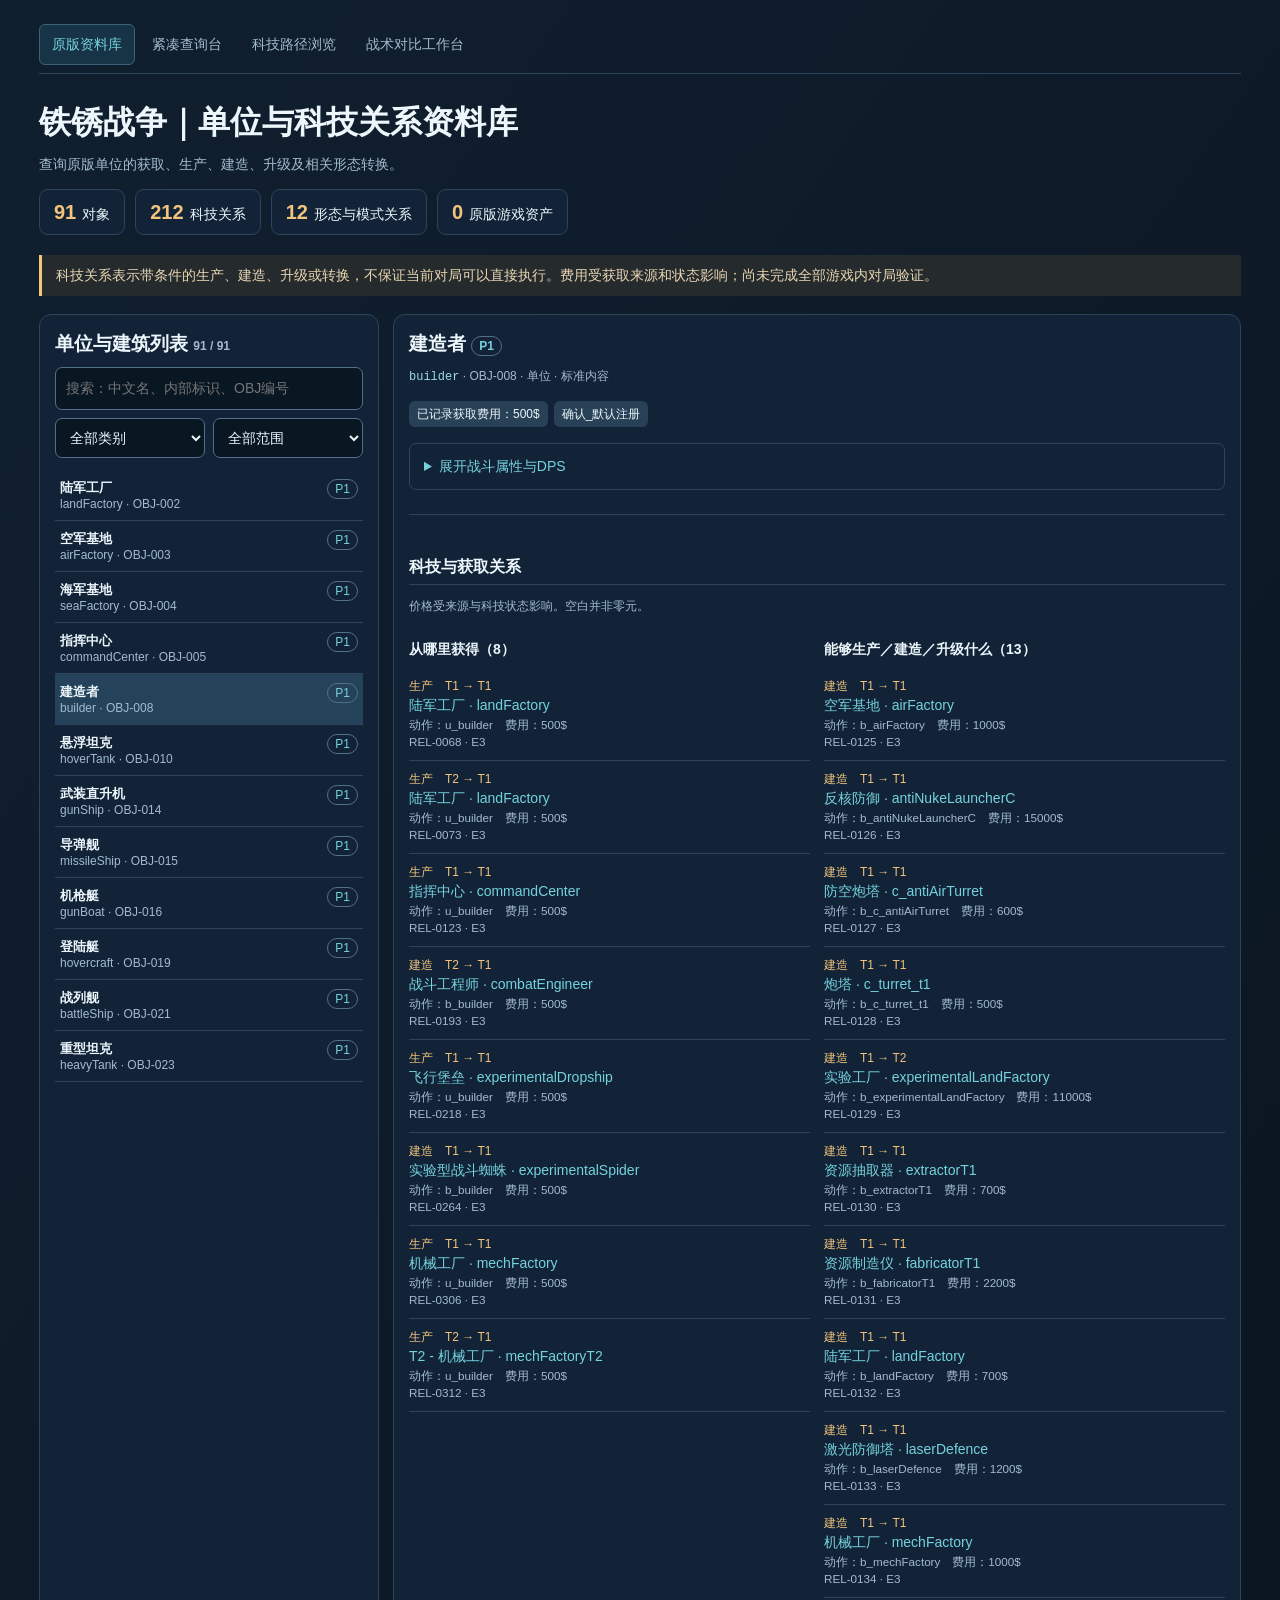
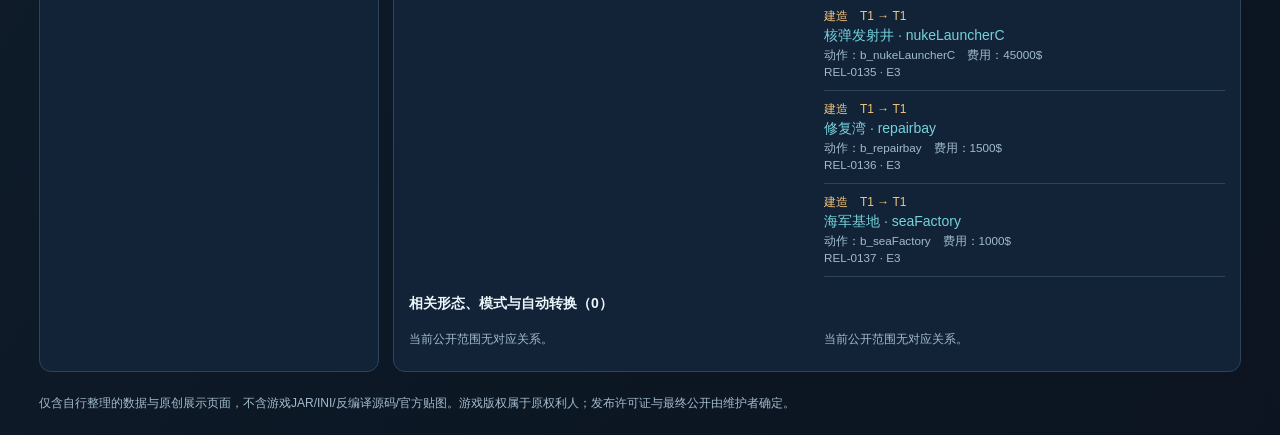
==== commit aefd1f5d: "feat: publish combat reference and three research views" ====
--- a/index.html
+++ b/index.html
@@ -1,57 +1,155 @@
 <!DOCTYPE html><html lang="zh-CN"><head><meta charset="utf-8"><meta name="viewport" content="width=device-width,initial-scale=1">
-<title>铁锈战争 PC1.15 · 单位与科技目录公开预览</title>
+<title>铁锈战争 PC1.15 · 单位与科技资料库</title>
 <style>
 :root{color-scheme:dark;--bg:#0b1420;--panel:#122338;--border:#2c455b;--text:#ecf6fb;--soft:#a2bbce;--gold:#f2c47c;--cyan:#75d2dc}
-*{box-sizing:border-box}body{margin:0;background:linear-gradient(125deg,#101f2f,var(--bg));color:var(--text);font:14px/1.5 "Microsoft YaHei","Segoe UI",sans-serif}main{max-width:1250px;margin:0 auto;padding:24px}h1{font-size:clamp(21px,3vw,32px);margin:4px 0}h2{margin:0 0 8px;font-size:19px}h3{font-size:15px;margin:20px 0 10px;border-bottom:1px solid var(--border);padding-bottom:5px}p{margin:8px 0;color:var(--soft)}.kicker{color:var(--gold);letter-spacing:.16em;font-size:11px}.stat{display:flex;flex-wrap:wrap;gap:10px;margin:14px 0 20px}.stat span{border:1px solid var(--border);border-radius:9px;padding:7px 14px;background:var(--panel)}.stat b{color:var(--gold);font-size:20px;margin-right:6px}.layout{display:grid;grid-template-columns:340px minmax(0,1fr);gap:14px}.panel{background:var(--panel);border:1px solid var(--border);border-radius:12px;padding:15px;min-width:0}.warning{border-left:3px solid var(--gold);padding:10px 14px;background:#252b2d;margin-bottom:18px;color:#e9d5b2}.field{width:100%;background:#091723;border:1px solid #527188;color:var(--text);padding:10px;border-radius:7px;font:inherit}.list{max-height:620px;overflow:auto;margin-top:12px}.unit{width:100%;border:0;border-bottom:1px solid var(--border);background:transparent;color:var(--text);padding:9px 5px;text-align:left;cursor:pointer;display:flex;justify-content:space-between;gap:6px}.unit:hover,.unit.active{background:#24425a}.unit small{color:var(--soft);font-size:11px;display:block;overflow-wrap:anywhere}.pill{border-radius:20px;padding:2px 7px;font-size:11px;border:1px solid #527188;color:var(--cyan);white-space:nowrap}.pill.p2{color:var(--gold);border-color:#b99150}.cards{display:grid;grid-template-columns:1fr 1fr;gap:14px}.row{padding:9px 0;border-bottom:1px solid var(--border);overflow-wrap:anywhere}.row .type{color:var(--gold);font-size:11px}.row small{color:var(--soft);display:block}.link{border:none;background:none;color:var(--cyan);cursor:pointer;font:inherit;padding:0;text-align:left}.muted{font-size:12px;color:var(--soft)}.facts{display:flex;flex-wrap:wrap;gap:6px}.tag{font-size:12px;background:#294157;border-radius:6px;padding:4px 8px}footer{font-size:12px;color:var(--soft);margin-top:22px}code{color:#9adce6}#count{color:var(--soft);font-size:12px}
+*{box-sizing:border-box}body{margin:0;background:linear-gradient(125deg,#101f2f,var(--bg));color:var(--text);font:14px/1.5 "Microsoft YaHei","Segoe UI",sans-serif}main{max-width:1250px;margin:0 auto;padding:24px}h1{font-size:clamp(21px,3vw,32px);margin:4px 0}h2{margin:0 0 8px;font-size:19px}h3{font-size:15px;margin:20px 0 10px;border-bottom:1px solid var(--border);padding-bottom:5px}p{margin:8px 0;color:var(--soft)}.kicker{color:var(--gold);letter-spacing:.16em;font-size:12px}.stat{display:flex;flex-wrap:wrap;gap:10px;margin:14px 0 20px}.stat span{border:1px solid var(--border);border-radius:9px;padding:7px 14px;background:var(--panel)}.stat b{color:var(--gold);font-size:20px;margin-right:6px}.layout{display:grid;grid-template-columns:340px minmax(0,1fr);gap:14px}.panel{background:var(--panel);border:1px solid var(--border);border-radius:12px;padding:15px;min-width:0}.warning{border-left:3px solid var(--gold);padding:10px 14px;background:#252b2d;margin-bottom:18px;color:#e9d5b2}.field{width:100%;background:#091723;border:1px solid #527188;color:var(--text);padding:10px;border-radius:7px;font:inherit}.list{max-height:620px;overflow:auto;margin-top:12px}.unit{width:100%;border:0;border-bottom:1px solid var(--border);background:transparent;color:var(--text);padding:9px 5px;text-align:left;cursor:pointer;display:flex;justify-content:space-between;gap:6px}.unit:hover,.unit.active{background:#24425a}.unit small{color:var(--soft);font-size:12px;display:block;overflow-wrap:anywhere}.pill{border-radius:20px;padding:2px 7px;font-size:12px;border:1px solid #527188;color:var(--cyan);white-space:nowrap}.pill.p2{color:var(--gold);border-color:#b99150}.cards{display:grid;grid-template-columns:1fr 1fr;gap:14px}.row{padding:9px 0;border-bottom:1px solid var(--border);overflow-wrap:anywhere}.row .type{color:var(--gold);font-size:12px}.row small{color:var(--soft);display:block}.link{border:none;background:none;color:var(--cyan);cursor:pointer;font:inherit;padding:0;text-align:left}.muted{font-size:12px;color:var(--soft)}.facts{display:flex;flex-wrap:wrap;gap:6px}.tag{font-size:12px;background:#294157;border-radius:6px;padding:4px 8px}footer{font-size:12px;color:var(--soft);margin-top:22px}code{color:#9adce6}#count{color:var(--soft);font-size:12px}
 @media(max-width:850px){main{padding:10px}.layout{grid-template-columns:1fr}.list{max-height:300px}.cards{grid-template-columns:1fr}}
-</style></head><body><main>
-<header><div class="kicker">OPEN RESEARCH PREVIEW · FROZEN PC 1.15</div><h1>铁锈战争｜单位与科技关系资料库</h1><p>从原版研究A-04筛选的数据快照，专注默认科技体系与相关特殊形态。</p></header>
+
+/* A scoped extension of the incumbent offline catalogue. */
+:root{--focus:#75d2dc}
+body{font-variant-numeric:tabular-nums}
+.field:focus-visible,button:focus-visible,summary:focus-visible{outline:2px solid var(--focus);outline-offset:3px}
+.combat-section{margin-top:24px;padding-top:16px;border-top:1px solid var(--border)}
+.combat-entry{margin-top:16px;border:1px solid var(--border);border-radius:7px}
+.combat-entry>summary{padding:12px 14px;cursor:pointer;color:var(--cyan)}
+.combat-entry>summary:hover{background:#182d42}
+.combat-entry>summary:focus-visible{outline:2px solid var(--focus);outline-offset:3px}
+.combat-entry .when-open{display:none}
+.combat-entry[open] .when-open{display:inline}
+.combat-entry[open] .when-closed{display:none}
+.combat-entry>.combat-section{margin:0;padding:4px 14px 12px;border:0}
+.combat-section h3{font-size:16px;margin:24px 0 12px}
+.combat-section h4{font-size:14px;margin:16px 0 8px}
+.combat-intro{max-width:74ch}
+.attribute-grid{display:grid;grid-template-columns:repeat(2,minmax(0,1fr));margin:0;gap:0 24px}
+.attribute-grid>div{display:grid;grid-template-columns:minmax(96px,1fr) minmax(0,1.35fr);gap:12px;padding:9px 0;border-bottom:1px solid var(--border)}
+.attribute-grid dt{color:var(--soft)}
+.attribute-grid dd{margin:0;overflow-wrap:anywhere;text-align:right}
+.combat-note{padding:12px;background:#182d42;border:1px solid var(--border);border-radius:7px;margin:12px 0;max-width:78ch}
+.combat-note p{margin:4px 0}
+.combat-details{border-top:1px solid var(--border);margin-top:14px;padding:12px 0}
+.combat-details>summary{cursor:pointer;color:var(--cyan);padding:4px 0}
+.combat-details[open]>summary{margin-bottom:12px}
+.combat-table-wrap{overflow-x:auto;margin:12px 0}
+.combat-table{width:100%;border-collapse:collapse;min-width:440px}
+.combat-table th,.combat-table td{text-align:left;vertical-align:top;padding:9px 10px;border-bottom:1px solid var(--border);overflow-wrap:anywhere}
+.combat-table th{color:var(--soft);font-weight:500}
+.combat-table td:first-child{white-space:nowrap}
+.weapon-section{padding:12px 0 16px;border-top:1px solid var(--border)}
+.weapon-section h4{margin-top:6px}
+.weapon-formula{overflow-wrap:anywhere;padding:10px 12px;background:#091723;border-radius:6px;line-height:1.7}
+.condition-list{padding-left:20px;color:var(--soft);max-width:76ch;line-height:1.7}
+.condition-list li{margin:5px 0;overflow-wrap:anywhere}
+.state-select{display:flex;gap:12px;align-items:center;margin:12px 0;flex-wrap:wrap}
+.state-select .field{width:auto;max-width:100%;min-width:180px}
+.status-label{color:var(--gold);font-size:12px}
+.source-list{color:var(--soft);font-size:12px;overflow-wrap:anywhere;padding-left:20px}
+button{transition:background-color 150ms ease-out}
+@media(max-width:1000px){.attribute-grid{grid-template-columns:1fr}}
+@media(max-width:850px){.combat-section{margin-top:20px}.attribute-grid{grid-template-columns:repeat(2,minmax(0,1fr))}}
+@media(max-width:560px){.attribute-grid{grid-template-columns:1fr}.combat-table th,.combat-table td{padding:8px}.weapon-formula{font-size:13px}}
+
+</style><link rel="stylesheet" href="ui/navigation.css"></head><body><main>
+<nav class="database-views" aria-label="资料库视图"><a href="index.html" aria-current="page">原版资料库</a><a data-workspace-view="a" href="workbench.html#view=a&amp;unit=builder">紧凑查询台</a><a data-workspace-view="b" href="workbench.html#view=b&amp;unit=builder">科技路径浏览</a><a data-workspace-view="c" href="workbench.html#view=c&amp;unit=builder">战术对比工作台</a></nav>
+<header><h1>铁锈战争｜单位与科技关系资料库</h1><p>查询原版单位的获取、生产、建造、升级及相关形态转换。</p></header>
 <div class="stat"><span><b>91</b>对象</span><span><b id="num-tech"></b>科技关系</span><span><b id="num-transform"></b>形态与模式关系</span><span><b>0</b>原版游戏资产</span></div>
-<div class="warning">本资料库仍是研究预览：科技边仅表示带条件的生产、建造、升级或转换关系，不保证当前对局可以直接执行。对象价格也可能因生产来源或升级状态不同而变化。尚无全量E4对局验收。</div>
+<div class="warning">科技关系表示带条件的生产、建造、升级或转换，不保证当前对局可以直接执行。费用受获取来源和状态影响；尚未完成全部游戏内对局验证。</div>
 <div class="layout"><section class="panel"><h2>单位与建筑列表 <span id="count"></span></h2><input class="field" id="find" type="search" placeholder="搜索：中文名、内部标识、OBJ编号">
 <div style="display:flex;gap:8px;margin-top:8px"><select id="category" class="field"><option value="">全部类别</option><option>单位</option><option>建筑</option><option>其他</option></select><select id="prio" class="field"><option value="">全部范围</option><option>P1</option><option>P2</option></select></div>
 <div id="list" class="list"></div></section><article class="panel" id="detail" aria-live="polite"></article></div>
 <footer>仅含自行整理的数据与原创展示页面，不含游戏JAR/INI/反编译源码/官方贴图。游戏版权属于原权利人；发布许可证与最终公开由维护者确定。</footer>
 </main>
 <script type="application/json" id="db">{"units":[{"object_id":"OBJ-002","name_zh":"陆军工厂","native_id":"landFactory","category":"建筑","scope":"标准内容","priority":"P1","identity_status":"确认_默认注册","known_acquisition_prices":"700 / 2700","note":"不同来源/状态价格以科技关系表为准；此处是已记录的价格候选"},{"object_id":"OBJ-003","name_zh":"空军基地","native_id":"airFactory","category":"建筑","scope":"标准内容","priority":"P1","identity_status":"确认_默认注册","known_acquisition_prices":"1000 / 2500","note":"不同来源/状态价格以科技关系表为准；此处是已记录的价格候选"},{"object_id":"OBJ-004","name_zh":"海军基地","native_id":"seaFactory","category":"建筑","scope":"标准内容","priority":"P1","identity_status":"确认_默认注册","known_acquisition_prices":"1000 / 3000","note":"不同来源/状态价格以科技关系表为准；此处是已记录的价格候选"},{"object_id":"OBJ-005","name_zh":"指挥中心","native_id":"commandCenter","category":"建筑","scope":"标准内容","priority":"P1","identity_status":"确认_默认注册","known_acquisition_prices":"","note":"不同来源/状态价格以科技关系表为准；此处是已记录的价格候选"},{"object_id":"OBJ-008","name_zh":"建造者","native_id":"builder","category":"单位","scope":"标准内容","priority":"P1","identity_status":"确认_默认注册","known_acquisition_prices":"500","note":"不同来源/状态价格以科技关系表为准；此处是已记录的价格候选"},{"object_id":"OBJ-010","name_zh":"悬浮坦克","native_id":"hoverTank","category":"单位","scope":"标准内容","priority":"P1","identity_status":"确认_默认注册","known_acquisition_prices":"450","note":"不同来源/状态价格以科技关系表为准；此处是已记录的价格候选"},{"object_id":"OBJ-014","name_zh":"武装直升机","native_id":"gunShip","category":"单位","scope":"标准内容","priority":"P1","identity_status":"确认_默认注册","known_acquisition_prices":"800","note":"不同来源/状态价格以科技关系表为准；此处是已记录的价格候选"},{"object_id":"OBJ-015","name_zh":"导弹舰","native_id":"missileShip","category":"单位","scope":"标准内容","priority":"P1","identity_status":"确认_默认注册","known_acquisition_prices":"900","note":"不同来源/状态价格以科技关系表为准；此处是已记录的价格候选"},{"object_id":"OBJ-016","name_zh":"机枪艇","native_id":"gunBoat","category":"单位","scope":"标准内容","priority":"P1","identity_status":"确认_默认注册","known_acquisition_prices":"300","note":"不同来源/状态价格以科技关系表为准；此处是已记录的价格候选"},{"object_id":"OBJ-019","name_zh":"登陆艇","native_id":"hovercraft","category":"单位","scope":"标准内容","priority":"P1","identity_status":"确认_默认注册","known_acquisition_prices":"600","note":"不同来源/状态价格以科技关系表为准；此处是已记录的价格候选"},{"object_id":"OBJ-021","name_zh":"战列舰","native_id":"battleShip","category":"单位","scope":"标准内容","priority":"P1","identity_status":"确认_默认注册","known_acquisition_prices":"1500","note":"不同来源/状态价格以科技关系表为准；此处是已记录的价格候选"},{"object_id":"OBJ-023","name_zh":"重型坦克","native_id":"heavyTank","category":"单位","scope":"标准内容","priority":"P1","identity_status":"确认_默认注册","known_acquisition_prices":"800","note":"不同来源/状态价格以科技关系表为准；此处是已记录的价格候选"},{"object_id":"OBJ-024","name_zh":"重型气垫坦克","native_id":"heavyHoverTank","category":"单位","scope":"标准内容","priority":"P1","identity_status":"确认_默认注册","known_acquisition_prices":"1000","note":"不同来源/状态价格以科技关系表为准；此处是已记录的价格候选"},{"object_id":"OBJ-025","name_zh":"激光防御塔","native_id":"laserDefence","category":"建筑","scope":"标准内容","priority":"P1","identity_status":"确认_默认注册","known_acquisition_prices":"1200","note":"不同来源/状态价格以科技关系表为准；此处是已记录的价格候选"},{"object_id":"OBJ-026","name_zh":"运输机","native_id":"dropship","category":"单位","scope":"标准内容","priority":"P1","identity_status":"确认_默认注册","known_acquisition_prices":"800","note":"不同来源/状态价格以科技关系表为准；此处是已记录的价格候选"},{"object_id":"OBJ-028","name_zh":"修复湾","native_id":"repairbay","category":"建筑","scope":"标准内容","priority":"P1","identity_status":"确认_默认注册","known_acquisition_prices":"1500","note":"不同来源/状态价格以科技关系表为准；此处是已记录的价格候选"},{"object_id":"OBJ-033","name_zh":"实验工厂","native_id":"experimentalLandFactory","category":"建筑","scope":"标准内容","priority":"P1","identity_status":"确认_默认注册","known_acquisition_prices":"11000","note":"不同来源/状态价格以科技关系表为准；此处是已记录的价格候选"},{"object_id":"OBJ-037","name_zh":"潜水艇","native_id":"attackSubmarine","category":"单位","scope":"标准内容","priority":"P1","identity_status":"确认_默认注册","known_acquisition_prices":"800","note":"不同来源/状态价格以科技关系表为准；此处是已记录的价格候选"},{"object_id":"OBJ-038","name_zh":"海上建造者","native_id":"builderShip","category":"单位","scope":"标准内容","priority":"P1","identity_status":"确认_默认注册","known_acquisition_prices":"500","note":"不同来源/状态价格以科技关系表为准；此处是已记录的价格候选"},{"object_id":"OBJ-039","name_zh":"两栖喷气机","native_id":"amphibiousJet","category":"单位","scope":"标准内容","priority":"P1","identity_status":"确认_默认注册","known_acquisition_prices":"2000","note":"不同来源/状态价格以科技关系表为准；此处是已记录的价格候选"},{"object_id":"OBJ-041","name_zh":"概念型悬浮坦克","native_id":"experimentalHoverTank","category":"单位","scope":"标准内容","priority":"P1","identity_status":"确认_默认注册","known_acquisition_prices":"21000","note":"不同来源/状态价格以科技关系表为准；此处是已记录的价格候选"},{"object_id":"OBJ-053","name_zh":"AA激光射束战机","native_id":"aaBeamGunship","category":"单位","scope":"标准内容","priority":"P1","identity_status":"确认_默认注册","known_acquisition_prices":"6000","note":"不同来源/状态价格以科技关系表为准；此处是已记录的价格候选"},{"object_id":"OBJ-058","name_zh":"轰炸机","native_id":"bomber","category":"单位","scope":"标准内容","priority":"P1","identity_status":"确认_默认注册","known_acquisition_prices":"4000","note":"不同来源/状态价格以科技关系表为准；此处是已记录的价格候选"},{"object_id":"OBJ-078","name_zh":"战斗工程师","native_id":"combatEngineer","category":"单位","scope":"标准内容","priority":"P1","identity_status":"确认_默认注册","known_acquisition_prices":"3500","note":"不同来源/状态价格以科技关系表为准；此处是已记录的价格候选"},{"object_id":"OBJ-079","name_zh":"航空母舰","native_id":"experiementalCarrier","category":"单位","scope":"标准内容","priority":"P1","identity_status":"确认_默认注册","known_acquisition_prices":"30000","note":"不同来源/状态价格以科技关系表为准；此处是已记录的价格候选"},{"object_id":"OBJ-080","name_zh":"飞行堡垒","native_id":"experimentalDropship","category":"单位","scope":"标准内容","priority":"P1","identity_status":"确认_默认注册","known_acquisition_prices":"30000","note":"不同来源/状态价格以科技关系表为准；此处是已记录的价格候选"},{"object_id":"OBJ-083","name_zh":"实验型战斗蜘蛛","native_id":"experimentalSpider","category":"单位","scope":"标准内容","priority":"P1","identity_status":"确认_默认注册","known_acquisition_prices":"70000","note":"不同来源/状态价格以科技关系表为准；此处是已记录的价格候选"},{"object_id":"OBJ-084","name_zh":"实验坦克","native_id":"c_experimentalTank","category":"单位","scope":"标准内容","priority":"P1","identity_status":"确认_默认注册","known_acquisition_prices":"14000","note":"不同来源/状态价格以科技关系表为准；此处是已记录的价格候选"},{"object_id":"OBJ-085","name_zh":"资源抽取器","native_id":"extractorT1","category":"建筑","scope":"标准内容","priority":"P1","identity_status":"确认_默认注册","known_acquisition_prices":"700","note":"不同来源/状态价格以科技关系表为准；此处是已记录的价格候选"},{"object_id":"OBJ-086","name_zh":"资源抽取器","native_id":"extractorT2","category":"建筑","scope":"标准内容","priority":"P1","identity_status":"确认_默认注册","known_acquisition_prices":"2100","note":"不同来源/状态价格以科技关系表为准；此处是已记录的价格候选"},{"object_id":"OBJ-087","name_zh":"资源抽取器","native_id":"extractorT3","category":"建筑","scope":"标准内容","priority":"P1","identity_status":"确认_默认注册","known_acquisition_prices":"","note":"不同来源/状态价格以科技关系表为准；此处是已记录的价格候选"},{"object_id":"OBJ-088","name_zh":"资源抽取器","native_id":"extractorT3_overclocked","category":"建筑","scope":"标准内容","priority":"P1","identity_status":"确认_默认注册","known_acquisition_prices":"","note":"不同来源/状态价格以科技关系表为准；此处是已记录的价格候选"},{"object_id":"OBJ-089","name_zh":"资源抽取器","native_id":"extractorT3_reinforced","category":"建筑","scope":"标准内容","priority":"P1","identity_status":"确认_默认注册","known_acquisition_prices":"","note":"不同来源/状态价格以科技关系表为准；此处是已记录的价格候选"},{"object_id":"OBJ-090","name_zh":"资源制造仪","native_id":"fabricatorT1","category":"建筑","scope":"标准内容","priority":"P1","identity_status":"确认_默认注册","known_acquisition_prices":"2200","note":"不同来源/状态价格以科技关系表为准；此处是已记录的价格候选"},{"object_id":"OBJ-091","name_zh":"资源制造仪","native_id":"fabricatorT2","category":"建筑","scope":"标准内容","priority":"P1","identity_status":"确认_默认注册","known_acquisition_prices":"","note":"不同来源/状态价格以科技关系表为准；此处是已记录的价格候选"},{"object_id":"OBJ-092","name_zh":"资源制造仪","native_id":"fabricatorT3","category":"建筑","scope":"标准内容","priority":"P1","identity_status":"确认_默认注册","known_acquisition_prices":"","note":"不同来源/状态价格以科技关系表为准；此处是已记录的价格候选"},{"object_id":"OBJ-093","name_zh":"火蜂战机","native_id":"fireBee","category":"单位","scope":"标准内容","priority":"P1","identity_status":"确认_默认注册","known_acquisition_prices":"12000","note":"不同来源/状态价格以科技关系表为准；此处是已记录的价格候选"},{"object_id":"OBJ-094","name_zh":"重型防空舰","native_id":"heavyAAShip","category":"单位","scope":"标准内容","priority":"P1","identity_status":"确认_默认注册","known_acquisition_prices":"3500","note":"不同来源/状态价格以科技关系表为准；此处是已记录的价格候选"},{"object_id":"OBJ-095","name_zh":"重型战舰","native_id":"heavyBattleship","category":"单位","scope":"标准内容","priority":"P1","identity_status":"确认_默认注册","known_acquisition_prices":"6000","note":"不同来源/状态价格以科技关系表为准；此处是已记录的价格候选"},{"object_id":"OBJ-096","name_zh":"重型拦截机","native_id":"heavyInterceptor","category":"单位","scope":"标准内容","priority":"P1","identity_status":"确认_默认注册","known_acquisition_prices":"1200","note":"不同来源/状态价格以科技关系表为准；此处是已记录的价格候选"},{"object_id":"OBJ-097","name_zh":"重型导弹舰","native_id":"heavyMissileShip","category":"单位","scope":"标准内容","priority":"P1","identity_status":"确认_默认注册","known_acquisition_prices":"18000","note":"不同来源/状态价格以科技关系表为准；此处是已记录的价格候选"},{"object_id":"OBJ-098","name_zh":"重型潜艇","native_id":"heavySub","category":"单位","scope":"标准内容","priority":"P1","identity_status":"确认_默认注册","known_acquisition_prices":"5500","note":"不同来源/状态价格以科技关系表为准；此处是已记录的价格候选"},{"object_id":"OBJ-099","name_zh":"直升机","native_id":"c_helicopter","category":"单位","scope":"标准内容","priority":"P1","identity_status":"确认_默认注册","known_acquisition_prices":"700","note":"不同来源/状态价格以科技关系表为准；此处是已记录的价格候选"},{"object_id":"OBJ-100","name_zh":"拦截机","native_id":"c_interceptor","category":"单位","scope":"标准内容","priority":"P1","identity_status":"确认_默认注册","known_acquisition_prices":"600","note":"不同来源/状态价格以科技关系表为准；此处是已记录的价格候选"},{"object_id":"OBJ-102","name_zh":"激光坦克","native_id":"c_laserTank","category":"单位","scope":"标准内容","priority":"P1","identity_status":"确认_默认注册","known_acquisition_prices":"1600","note":"不同来源/状态价格以科技关系表为准；此处是已记录的价格候选"},{"object_id":"OBJ-103","name_zh":"轻型武装直升机","native_id":"lightGunship","category":"单位","scope":"标准内容","priority":"P1","identity_status":"确认_默认注册","known_acquisition_prices":"250","note":"不同来源/状态价格以科技关系表为准；此处是已记录的价格候选"},{"object_id":"OBJ-104","name_zh":"水下探测器","native_id":"lightSub","category":"单位","scope":"标准内容","priority":"P1","identity_status":"确认_默认注册","known_acquisition_prices":"450","note":"不同来源/状态价格以科技关系表为准；此处是已记录的价格候选"},{"object_id":"OBJ-105","name_zh":"猛犸坦克","native_id":"c_mammothTank","category":"单位","scope":"标准内容","priority":"P1","identity_status":"确认_默认注册","known_acquisition_prices":"3900","note":"不同来源/状态价格以科技关系表为准；此处是已记录的价格候选"},{"object_id":"OBJ-106","name_zh":"机械师","native_id":"mechEngineer","category":"单位","scope":"标准内容","priority":"P1","identity_status":"确认_默认注册","known_acquisition_prices":"5000","note":"不同来源/状态价格以科技关系表为准；此处是已记录的价格候选"},{"object_id":"OBJ-107","name_zh":"机械工厂","native_id":"mechFactory","category":"建筑","scope":"标准内容","priority":"P1","identity_status":"确认_默认注册","known_acquisition_prices":"1000","note":"不同来源/状态价格以科技关系表为准；此处是已记录的价格候选"},{"object_id":"OBJ-108","name_zh":"T2 - 机械工厂","native_id":"mechFactoryT2","category":"建筑","scope":"标准内容","priority":"P1","identity_status":"确认_默认注册","known_acquisition_prices":"5000","note":"不同来源/状态价格以科技关系表为准；此处是已记录的价格候选"},{"object_id":"OBJ-109","name_zh":"火炮机甲","native_id":"mechArtillery","category":"单位","scope":"标准内容","priority":"P1","identity_status":"确认_默认注册","known_acquisition_prices":"1400","note":"不同来源/状态价格以科技关系表为准；此处是已记录的价格候选"},{"object_id":"OBJ-110","name_zh":"移动炮塔","native_id":"mechBunker","category":"单位","scope":"标准内容","priority":"P1","identity_status":"确认_默认注册","known_acquisition_prices":"4500","note":"不同来源/状态价格以科技关系表为准；此处是已记录的价格候选"},{"object_id":"OBJ-112","name_zh":"喷火机甲","native_id":"mechFlame","category":"单位","scope":"标准内容","priority":"P1","identity_status":"确认_默认注册","known_acquisition_prices":"12000","note":"不同来源/状态价格以科技关系表为准；此处是已记录的价格候选"},{"object_id":"OBJ-115","name_zh":"重型防空机械装甲","native_id":"mechHeavyMissile","category":"单位","scope":"标准内容","priority":"P1","identity_status":"确认_默认注册","known_acquisition_prices":"8500","note":"不同来源/状态价格以科技关系表为准；此处是已记录的价格候选"},{"object_id":"OBJ-116","name_zh":"等离子机甲","native_id":"mechLaser","category":"单位","scope":"标准内容","priority":"P1","identity_status":"确认_默认注册","known_acquisition_prices":"7000","note":"不同来源/状态价格以科技关系表为准；此处是已记录的价格候选"},{"object_id":"OBJ-117","name_zh":"特斯拉机甲","native_id":"mechLightning","category":"单位","scope":"标准内容","priority":"P1","identity_status":"确认_默认注册","known_acquisition_prices":"5200","note":"不同来源/状态价格以科技关系表为准；此处是已记录的价格候选"},{"object_id":"OBJ-118","name_zh":"机枪机甲","native_id":"mechMinigun","category":"单位","scope":"标准内容","priority":"P1","identity_status":"确认_默认注册","known_acquisition_prices":"5000","note":"不同来源/状态价格以科技关系表为准；此处是已记录的价格候选"},{"object_id":"OBJ-119","name_zh":"基础机甲","native_id":"mechGun","category":"单位","scope":"标准内容","priority":"P1","identity_status":"确认_默认注册","known_acquisition_prices":"600","note":"不同来源/状态价格以科技关系表为准；此处是已记录的价格候选"},{"object_id":"OBJ-120","name_zh":"防空机甲","native_id":"mechMissile","category":"单位","scope":"标准内容","priority":"P1","identity_status":"确认_默认注册","known_acquisition_prices":"900","note":"不同来源/状态价格以科技关系表为准；此处是已记录的价格候选"},{"object_id":"OBJ-122","name_zh":"导弹飞艇","native_id":"missileAirship","category":"单位","scope":"标准内容","priority":"P1","identity_status":"确认_默认注册","known_acquisition_prices":"3900","note":"不同来源/状态价格以科技关系表为准；此处是已记录的价格候选"},{"object_id":"OBJ-123","name_zh":"防空导弹坦克","native_id":"missileTank","category":"单位","scope":"标准内容","priority":"P1","identity_status":"确认_默认注册","known_acquisition_prices":"2500","note":"不同来源/状态价格以科技关系表为准；此处是已记录的价格候选"},{"object_id":"OBJ-145","name_zh":"鹦鹉螺号","native_id":"nautilusSubmarine","category":"单位","scope":"标准内容","priority":"P1","identity_status":"确认_默认注册","known_acquisition_prices":"18000","note":"不同来源/状态价格以科技关系表为准；此处是已记录的价格候选"},{"object_id":"OBJ-150","name_zh":"反核防御","native_id":"antiNukeLauncherC","category":"建筑","scope":"标准内容","priority":"P1","identity_status":"确认_默认注册","known_acquisition_prices":"15000","note":"不同来源/状态价格以科技关系表为准；此处是已记录的价格候选"},{"object_id":"OBJ-151","name_zh":"核弹发射井","native_id":"nukeLauncherC","category":"建筑","scope":"标准内容","priority":"P1","identity_status":"确认_默认注册","known_acquisition_prices":"45000","note":"不同来源/状态价格以科技关系表为准；此处是已记录的价格候选"},{"object_id":"OBJ-152","name_zh":"瞭望塔","native_id":"outpostT1","category":"建筑","scope":"标准内容","priority":"P1","identity_status":"确认_默认注册","known_acquisition_prices":"1500","note":"不同来源/状态价格以科技关系表为准；此处是已记录的价格候选"},{"object_id":"OBJ-153","name_zh":"瞭望塔 T2","native_id":"outpostT2","category":"建筑","scope":"标准内容","priority":"P1","identity_status":"确认_默认注册","known_acquisition_prices":"","note":"不同来源/状态价格以科技关系表为准；此处是已记录的价格候选"},{"object_id":"OBJ-154","name_zh":"等离子坦克","native_id":"plasmaTank","category":"单位","scope":"标准内容","priority":"P1","identity_status":"确认_默认注册","known_acquisition_prices":"1000","note":"不同来源/状态价格以科技关系表为准；此处是已记录的价格候选"},{"object_id":"OBJ-157","name_zh":"侦察者","native_id":"scout","category":"单位","scope":"标准内容","priority":"P1","identity_status":"确认_默认注册","known_acquisition_prices":"700","note":"不同来源/状态价格以科技关系表为准；此处是已记录的价格候选"},{"object_id":"OBJ-158","name_zh":"间谍无人机","native_id":"spyDrone","category":"单位","scope":"标准内容","priority":"P1","identity_status":"确认_默认注册","known_acquisition_prices":"1500","note":"不同来源/状态价格以科技关系表为准；此处是已记录的价格候选"},{"object_id":"OBJ-159","name_zh":"自行火炮","native_id":"c_artillery","category":"单位","scope":"标准内容","priority":"P1","identity_status":"确认_默认注册","known_acquisition_prices":"900","note":"不同来源/状态价格以科技关系表为准；此处是已记录的价格候选"},{"object_id":"OBJ-160","name_zh":"重型火炮","native_id":"heavyArtillery","category":"单位","scope":"标准内容","priority":"P1","identity_status":"确认_默认注册","known_acquisition_prices":"3100","note":"不同来源/状态价格以科技关系表为准；此处是已记录的价格候选"},{"object_id":"OBJ-161","name_zh":"坦克","native_id":"c_tank","category":"单位","scope":"标准内容","priority":"P1","identity_status":"确认_默认注册","known_acquisition_prices":"350","note":"不同来源/状态价格以科技关系表为准；此处是已记录的价格候选"},{"object_id":"OBJ-162","name_zh":"防空炮塔","native_id":"c_antiAirTurret","category":"建筑","scope":"标准内容","priority":"P1","identity_status":"确认_默认注册","known_acquisition_prices":"600","note":"不同来源/状态价格以科技关系表为准；此处是已记录的价格候选"},{"object_id":"OBJ-163","name_zh":"T2 - 高射炮","native_id":"antiAirTurretFlak","category":"建筑","scope":"标准内容","priority":"P1","identity_status":"确认_默认注册","known_acquisition_prices":"","note":"不同来源/状态价格以科技关系表为准；此处是已记录的价格候选"},{"object_id":"OBJ-164","name_zh":"T2 - 防空炮塔","native_id":"c_antiAirTurretT2","category":"建筑","scope":"标准内容","priority":"P1","identity_status":"确认_默认注册","known_acquisition_prices":"","note":"不同来源/状态价格以科技关系表为准；此处是已记录的价格候选"},{"object_id":"OBJ-165","name_zh":"T3 - 防空炮塔","native_id":"c_antiAirTurretT3","category":"建筑","scope":"标准内容","priority":"P1","identity_status":"确认_默认注册","known_acquisition_prices":"","note":"不同来源/状态价格以科技关系表为准；此处是已记录的价格候选"},{"object_id":"OBJ-166","name_zh":"炮塔","native_id":"c_turret_t1","category":"建筑","scope":"标准内容","priority":"P1","identity_status":"确认_默认注册","known_acquisition_prices":"500","note":"不同来源/状态价格以科技关系表为准；此处是已记录的价格候选"},{"object_id":"OBJ-167","name_zh":"火炮","native_id":"c_turret_t1_artillery","category":"建筑","scope":"标准内容","priority":"P1","identity_status":"确认_默认注册","known_acquisition_prices":"2100","note":"不同来源/状态价格以科技关系表为准；此处是已记录的价格候选"},{"object_id":"OBJ-168","name_zh":"闪电炮塔","native_id":"c_turret_t1_lightning","category":"建筑","scope":"标准内容","priority":"P1","identity_status":"确认_默认注册","known_acquisition_prices":"2700","note":"不同来源/状态价格以科技关系表为准；此处是已记录的价格候选"},{"object_id":"OBJ-169","name_zh":"火炮 T2","native_id":"c_turret_t2_artillery","category":"建筑","scope":"标准内容","priority":"P1","identity_status":"确认_默认注册","known_acquisition_prices":"","note":"不同来源/状态价格以科技关系表为准；此处是已记录的价格候选"},{"object_id":"OBJ-170","name_zh":"火焰喷射器","native_id":"c_turret_t2_flame","category":"建筑","scope":"标准内容","priority":"P1","identity_status":"确认_默认注册","known_acquisition_prices":"","note":"不同来源/状态价格以科技关系表为准；此处是已记录的价格候选"},{"object_id":"OBJ-171","name_zh":"机枪 T2","native_id":"c_turret_t2_gun","category":"建筑","scope":"标准内容","priority":"P1","identity_status":"确认_默认注册","known_acquisition_prices":"1500","note":"不同来源/状态价格以科技关系表为准；此处是已记录的价格候选"},{"object_id":"OBJ-172","name_zh":"闪电炮塔 T2","native_id":"c_turret_t2_lightning","category":"建筑","scope":"标准内容","priority":"P1","identity_status":"确认_默认注册","known_acquisition_prices":"","note":"不同来源/状态价格以科技关系表为准；此处是已记录的价格候选"},{"object_id":"OBJ-173","name_zh":"重机枪塔 T3","native_id":"c_turret_t3_gun","category":"建筑","scope":"标准内容","priority":"P1","identity_status":"确认_默认注册","known_acquisition_prices":"","note":"不同来源/状态价格以科技关系表为准；此处是已记录的价格候选"},{"object_id":"OBJ-054","name_zh":"AA激光射束战机","native_id":"aaBeamGunship_afterburn","category":"单位","scope":"关联特殊形态","priority":"P2","identity_status":"确认_默认注册","known_acquisition_prices":"","note":"不同来源/状态价格以科技关系表为准；此处是已记录的价格候选"},{"object_id":"OBJ-111","name_zh":"移动炮塔","native_id":"mechBunkerDeployed","category":"建筑","scope":"关联特殊形态","priority":"P2","identity_status":"确认_默认注册","known_acquisition_prices":"4500","note":"不同来源/状态价格以科技关系表为准；此处是已记录的价格候选"},{"object_id":"OBJ-146","name_zh":"鹦鹉螺号","native_id":"nautilusSubmarineLand","category":"单位","scope":"关联特殊形态","priority":"P2","identity_status":"确认_默认注册","known_acquisition_prices":"18000","note":"不同来源/状态价格以科技关系表为准；此处是已记录的价格候选"},{"object_id":"OBJ-147","name_zh":"鹦鹉螺号","native_id":"nautilusSubmarineSurface","category":"单位","scope":"关联特殊形态","priority":"P2","identity_status":"确认_默认注册","known_acquisition_prices":"","note":"不同来源/状态价格以科技关系表为准；此处是已记录的价格候选"},{"object_id":"OBJ-148","name_zh":"Scout bot","native_id":"robotCrab","category":"单位","scope":"关联特殊形态","priority":"P2","identity_status":"确认_默认注册","known_acquisition_prices":"","note":"不同来源/状态价格以科技关系表为准；此处是已记录的价格候选"},{"object_id":"OBJ-149","name_zh":"Scout bot","native_id":"robotCrabWater","category":"单位","scope":"关联特殊形态","priority":"P2","identity_status":"确认_默认注册","known_acquisition_prices":"","note":"不同来源/状态价格以科技关系表为准；此处是已记录的价格候选"}],"tech":[{"relation_id":"REL-0067","source_id":"OBJ-002","source_name":"陆军工厂","source_native_id":"landFactory","source_state":"S-OBJ-002-T1","relation":"同类型内部升级","native_action":"110","target_id":"OBJ-002","target_name":"陆军工厂","target_native_id":"landFactory","target_state":"S-OBJ-002-T2","cost_credits":"2000","evidence_level":"E3","verified_scope":"研究证据，非完整E4对局"},{"relation_id":"REL-0068","source_id":"OBJ-002","source_name":"陆军工厂","source_native_id":"landFactory","source_state":"S-OBJ-002-T1","relation":"生产","native_action":"u_builder","target_id":"OBJ-008","target_name":"建造者","target_native_id":"builder","target_state":"S-OBJ-008-T1","cost_credits":"500","evidence_level":"E3","verified_scope":"研究证据，非完整E4对局"},{"relation_id":"REL-0069","source_id":"OBJ-002","source_name":"陆军工厂","source_native_id":"landFactory","source_state":"S-OBJ-002-T1","relation":"生产","native_action":"u_c_artillery","target_id":"OBJ-159","target_name":"自行火炮","target_native_id":"c_artillery","target_state":"S-OBJ-159-T1","cost_credits":"900","evidence_level":"E3","verified_scope":"研究证据，非完整E4对局"},{"relation_id":"REL-0070","source_id":"OBJ-002","source_name":"陆军工厂","source_native_id":"landFactory","source_state":"S-OBJ-002-T1","relation":"生产","native_action":"u_c_tank","target_id":"OBJ-161","target_name":"坦克","target_native_id":"c_tank","target_state":"S-OBJ-161-T1","cost_credits":"350","evidence_level":"E3","verified_scope":"研究证据，非完整E4对局"},{"relation_id":"REL-0071","source_id":"OBJ-002","source_name":"陆军工厂","source_native_id":"landFactory","source_state":"S-OBJ-002-T1","relation":"生产","native_action":"u_hoverTank","target_id":"OBJ-010","target_name":"悬浮坦克","target_native_id":"hoverTank","target_state":"S-OBJ-010-T1","cost_credits":"450","evidence_level":"E3","verified_scope":"研究证据，非完整E4对局"},{"relation_id":"REL-0072","source_id":"OBJ-002","source_name":"陆军工厂","source_native_id":"landFactory","source_state":"S-OBJ-002-T1","relation":"生产","native_action":"u_scout","target_id":"OBJ-157","target_name":"侦察者","target_native_id":"scout","target_state":"S-OBJ-157-T1","cost_credits":"700","evidence_level":"E3","verified_scope":"研究证据，非完整E4对局"},{"relation_id":"REL-0073","source_id":"OBJ-002","source_name":"陆军工厂","source_native_id":"landFactory","source_state":"S-OBJ-002-T2","relation":"生产","native_action":"u_builder","target_id":"OBJ-008","target_name":"建造者","target_native_id":"builder","target_state":"S-OBJ-008-T1","cost_credits":"500","evidence_level":"E3","verified_scope":"研究证据，非完整E4对局"},{"relation_id":"REL-0074","source_id":"OBJ-002","source_name":"陆军工厂","source_native_id":"landFactory","source_state":"S-OBJ-002-T2","relation":"生产","native_action":"u_c_artillery","target_id":"OBJ-159","target_name":"自行火炮","target_native_id":"c_artillery","target_state":"S-OBJ-159-T1","cost_credits":"900","evidence_level":"E3","verified_scope":"研究证据，非完整E4对局"},{"relation_id":"REL-0075","source_id":"OBJ-002","source_name":"陆军工厂","source_native_id":"landFactory","source_state":"S-OBJ-002-T2","relation":"生产","native_action":"u_c_laserTank","target_id":"OBJ-102","target_name":"激光坦克","target_native_id":"c_laserTank","target_state":"S-OBJ-102-T2","cost_credits":"1600","evidence_level":"E3","verified_scope":"研究证据，非完整E4对局"},{"relation_id":"REL-0076","source_id":"OBJ-002","source_name":"陆军工厂","source_native_id":"landFactory","source_state":"S-OBJ-002-T2","relation":"生产","native_action":"u_c_mammothTank","target_id":"OBJ-105","target_name":"猛犸坦克","target_native_id":"c_mammothTank","target_state":"S-OBJ-105-T2","cost_credits":"3900","evidence_level":"E3","verified_scope":"研究证据，非完整E4对局"},{"relation_id":"REL-0077","source_id":"OBJ-002","source_name":"陆军工厂","source_native_id":"landFactory","source_state":"S-OBJ-002-T2","relation":"生产","native_action":"u_c_tank","target_id":"OBJ-161","target_name":"坦克","target_native_id":"c_tank","target_state":"S-OBJ-161-T1","cost_credits":"350","evidence_level":"E3","verified_scope":"研究证据，非完整E4对局"},{"relation_id":"REL-0078","source_id":"OBJ-002","source_name":"陆军工厂","source_native_id":"landFactory","source_state":"S-OBJ-002-T2","relation":"生产","native_action":"u_combatEngineer","target_id":"OBJ-078","target_name":"战斗工程师","target_native_id":"combatEngineer","target_state":"S-OBJ-078-T2","cost_credits":"3500","evidence_level":"E3","verified_scope":"研究证据，非完整E4对局"},{"relation_id":"REL-0079","source_id":"OBJ-002","source_name":"陆军工厂","source_native_id":"landFactory","source_state":"S-OBJ-002-T2","relation":"生产","native_action":"u_heavyArtillery","target_id":"OBJ-160","target_name":"重型火炮","target_native_id":"heavyArtillery","target_state":"S-OBJ-160-T2","cost_credits":"3100","evidence_level":"E3","verified_scope":"研究证据，非完整E4对局"},{"relation_id":"REL-0080","source_id":"OBJ-002","source_name":"陆军工厂","source_native_id":"landFactory","source_state":"S-OBJ-002-T2","relation":"生产","native_action":"u_heavyHoverTank","target_id":"OBJ-024","target_name":"重型气垫坦克","target_native_id":"heavyHoverTank","target_state":"S-OBJ-024-T1","cost_credits":"1000","evidence_level":"E3","verified_scope":"研究证据，非完整E4对局"},{"relation_id":"REL-0081","source_id":"OBJ-002","source_name":"陆军工厂","source_native_id":"landFactory","source_state":"S-OBJ-002-T2","relation":"生产","native_action":"u_heavyTank","target_id":"OBJ-023","target_name":"重型坦克","target_native_id":"heavyTank","target_state":"S-OBJ-023-T1","cost_credits":"800","evidence_level":"E3","verified_scope":"研究证据，非完整E4对局"},{"relation_id":"REL-0082","source_id":"OBJ-002","source_name":"陆军工厂","source_native_id":"landFactory","source_state":"S-OBJ-002-T2","relation":"生产","native_action":"u_hoverTank","target_id":"OBJ-010","target_name":"悬浮坦克","target_native_id":"hoverTank","target_state":"S-OBJ-010-T1","cost_credits":"450","evidence_level":"E3","verified_scope":"研究证据，非完整E4对局"},{"relation_id":"REL-0083","source_id":"OBJ-002","source_name":"陆军工厂","source_native_id":"landFactory","source_state":"S-OBJ-002-T2","relation":"生产","native_action":"u_hovercraft","target_id":"OBJ-019","target_name":"登陆艇","target_native_id":"hovercraft","target_state":"S-OBJ-019-T1","cost_credits":"600","evidence_level":"E3","verified_scope":"研究证据，非完整E4对局"},{"relation_id":"REL-0084","source_id":"OBJ-002","source_name":"陆军工厂","source_native_id":"landFactory","source_state":"S-OBJ-002-T2","relation":"生产","native_action":"u_missileTank","target_id":"OBJ-123","target_name":"防空导弹坦克","target_native_id":"missileTank","target_state":"S-OBJ-123-T2","cost_credits":"2500","evidence_level":"E3","verified_scope":"研究证据，非完整E4对局"},{"relation_id":"REL-0085","source_id":"OBJ-002","source_name":"陆军工厂","source_native_id":"landFactory","source_state":"S-OBJ-002-T2","relation":"生产","native_action":"u_plasmaTank","target_id":"OBJ-154","target_name":"等离子坦克","target_native_id":"plasmaTank","target_state":"S-OBJ-154-T2","cost_credits":"1000","evidence_level":"E3","verified_scope":"研究证据，非完整E4对局"},{"relation_id":"REL-0086","source_id":"OBJ-002","source_name":"陆军工厂","source_native_id":"landFactory","source_state":"S-OBJ-002-T2","relation":"生产","native_action":"u_scout","target_id":"OBJ-157","target_name":"侦察者","target_native_id":"scout","target_state":"S-OBJ-157-T1","cost_credits":"700","evidence_level":"E3","verified_scope":"研究证据，非完整E4对局"},{"relation_id":"REL-0087","source_id":"OBJ-003","source_name":"空军基地","source_native_id":"airFactory","source_state":"S-OBJ-003-T1","relation":"同类型内部升级","native_action":"110","target_id":"OBJ-003","target_name":"空军基地","target_native_id":"airFactory","target_state":"S-OBJ-003-T2","cost_credits":"1500","evidence_level":"E3","verified_scope":"研究证据，非完整E4对局"},{"relation_id":"REL-0088","source_id":"OBJ-003","source_name":"空军基地","source_native_id":"airFactory","source_state":"S-OBJ-003-T1","relation":"生产","native_action":"u_c_helicopter","target_id":"OBJ-099","target_name":"直升机","target_native_id":"c_helicopter","target_state":"S-OBJ-099-T1","cost_credits":"700","evidence_level":"E3","verified_scope":"研究证据，非完整E4对局"},{"relation_id":"REL-0089","source_id":"OBJ-003","source_name":"空军基地","source_native_id":"airFactory","source_state":"S-OBJ-003-T1","relation":"生产","native_action":"u_c_interceptor","target_id":"OBJ-100","target_name":"拦截机","target_native_id":"c_interceptor","target_state":"S-OBJ-100-T1","cost_credits":"600","evidence_level":"E3","verified_scope":"研究证据，非完整E4对局"},{"relation_id":"REL-0090","source_id":"OBJ-003","source_name":"空军基地","source_native_id":"airFactory","source_state":"S-OBJ-003-T1","relation":"生产","native_action":"u_lightGunship","target_id":"OBJ-103","target_name":"轻型武装直升机","target_native_id":"lightGunship","target_state":"S-OBJ-103-T1","cost_credits":"250","evidence_level":"E3","verified_scope":"研究证据，非完整E4对局"},{"relation_id":"REL-0091","source_id":"OBJ-003","source_name":"空军基地","source_native_id":"airFactory","source_state":"S-OBJ-003-T2","relation":"生产","native_action":"u_aaBeamGunship","target_id":"OBJ-053","target_name":"AA激光射束战机","target_native_id":"aaBeamGunship","target_state":"S-OBJ-053-T2","cost_credits":"6000","evidence_level":"E3","verified_scope":"研究证据，非完整E4对局"},{"relation_id":"REL-0092","source_id":"OBJ-003","source_name":"空军基地","source_native_id":"airFactory","source_state":"S-OBJ-003-T2","relation":"生产","native_action":"u_amphibiousJet","target_id":"OBJ-039","target_name":"两栖喷气机","target_native_id":"amphibiousJet","target_state":"S-OBJ-039-T1","cost_credits":"2000","evidence_level":"E3","verified_scope":"研究证据，非完整E4对局"},{"relation_id":"REL-0093","source_id":"OBJ-003","source_name":"空军基地","source_native_id":"airFactory","source_state":"S-OBJ-003-T2","relation":"生产","native_action":"u_bomber","target_id":"OBJ-058","target_name":"轰炸机","target_native_id":"bomber","target_state":"S-OBJ-058-T2","cost_credits":"4000","evidence_level":"E3","verified_scope":"研究证据，非完整E4对局"},{"relation_id":"REL-0094","source_id":"OBJ-003","source_name":"空军基地","source_native_id":"airFactory","source_state":"S-OBJ-003-T2","relation":"生产","native_action":"u_c_helicopter","target_id":"OBJ-099","target_name":"直升机","target_native_id":"c_helicopter","target_state":"S-OBJ-099-T1","cost_credits":"700","evidence_level":"E3","verified_scope":"研究证据，非完整E4对局"},{"relation_id":"REL-0095","source_id":"OBJ-003","source_name":"空军基地","source_native_id":"airFactory","source_state":"S-OBJ-003-T2","relation":"生产","native_action":"u_c_interceptor","target_id":"OBJ-100","target_name":"拦截机","target_native_id":"c_interceptor","target_state":"S-OBJ-100-T1","cost_credits":"600","evidence_level":"E3","verified_scope":"研究证据，非完整E4对局"},{"relation_id":"REL-0096","source_id":"OBJ-003","source_name":"空军基地","source_native_id":"airFactory","source_state":"S-OBJ-003-T2","relation":"生产","native_action":"u_dropship","target_id":"OBJ-026","target_name":"运输机","target_native_id":"dropship","target_state":"S-OBJ-026-T1","cost_credits":"800","evidence_level":"E3","verified_scope":"研究证据，非完整E4对局"},{"relation_id":"REL-0097","source_id":"OBJ-003","source_name":"空军基地","source_native_id":"airFactory","source_state":"S-OBJ-003-T2","relation":"生产","native_action":"u_gunShip","target_id":"OBJ-014","target_name":"武装直升机","target_native_id":"gunShip","target_state":"S-OBJ-014-T1","cost_credits":"800","evidence_level":"E3","verified_scope":"研究证据，非完整E4对局"},{"relation_id":"REL-0098","source_id":"OBJ-003","source_name":"空军基地","source_native_id":"airFactory","source_state":"S-OBJ-003-T2","relation":"生产","native_action":"u_heavyInterceptor","target_id":"OBJ-096","target_name":"重型拦截机","target_native_id":"heavyInterceptor","target_state":"S-OBJ-096-T2","cost_credits":"1200","evidence_level":"E3","verified_scope":"研究证据，非完整E4对局"},{"relation_id":"REL-0099","source_id":"OBJ-003","source_name":"空军基地","source_native_id":"airFactory","source_state":"S-OBJ-003-T2","relation":"生产","native_action":"u_lightGunship","target_id":"OBJ-103","target_name":"轻型武装直升机","target_native_id":"lightGunship","target_state":"S-OBJ-103-T1","cost_credits":"250","evidence_level":"E3","verified_scope":"研究证据，非完整E4对局"},{"relation_id":"REL-0100","source_id":"OBJ-003","source_name":"空军基地","source_native_id":"airFactory","source_state":"S-OBJ-003-T2","relation":"生产","native_action":"u_missileAirship","target_id":"OBJ-122","target_name":"导弹飞艇","target_native_id":"missileAirship","target_state":"S-OBJ-122-T2","cost_credits":"3900","evidence_level":"E3","verified_scope":"研究证据，非完整E4对局"},{"relation_id":"REL-0101","source_id":"OBJ-003","source_name":"空军基地","source_native_id":"airFactory","source_state":"S-OBJ-003-T2","relation":"生产","native_action":"u_spyDrone","target_id":"OBJ-158","target_name":"间谍无人机","target_native_id":"spyDrone","target_state":"S-OBJ-158-T2","cost_credits":"1500","evidence_level":"E3","verified_scope":"研究证据，非完整E4对局"},{"relation_id":"REL-0102","source_id":"OBJ-004","source_name":"海军基地","source_native_id":"seaFactory","source_state":"S-OBJ-004-T1","relation":"同类型内部升级","native_action":"110","target_id":"OBJ-004","target_name":"海军基地","target_native_id":"seaFactory","target_state":"S-OBJ-004-T2","cost_credits":"2000","evidence_level":"E3","verified_scope":"研究证据，非完整E4对局"},{"relation_id":"REL-0103","source_id":"OBJ-004","source_name":"海军基地","source_native_id":"seaFactory","source_state":"S-OBJ-004-T1","relation":"生产","native_action":"u_attackSubmarine","target_id":"OBJ-037","target_name":"潜水艇","target_native_id":"attackSubmarine","target_state":"S-OBJ-037-T1","cost_credits":"800","evidence_level":"E3","verified_scope":"研究证据，非完整E4对局"},{"relation_id":"REL-0104","source_id":"OBJ-004","source_name":"海军基地","source_native_id":"seaFactory","source_state":"S-OBJ-004-T1","relation":"生产","native_action":"u_battleShip","target_id":"OBJ-021","target_name":"战列舰","target_native_id":"battleShip","target_state":"S-OBJ-021-T1","cost_credits":"1500","evidence_level":"E3","verified_scope":"研究证据，非完整E4对局"},{"relation_id":"REL-0105","source_id":"OBJ-004","source_name":"海军基地","source_native_id":"seaFactory","source_state":"S-OBJ-004-T1","relation":"生产","native_action":"u_builderShip","target_id":"OBJ-038","target_name":"海上建造者","target_native_id":"builderShip","target_state":"S-OBJ-038-T1","cost_credits":"500","evidence_level":"E3","verified_scope":"研究证据，非完整E4对局"},{"relation_id":"REL-0106","source_id":"OBJ-004","source_name":"海军基地","source_native_id":"seaFactory","source_state":"S-OBJ-004-T1","relation":"生产","native_action":"u_gunBoat","target_id":"OBJ-016","target_name":"机枪艇","target_native_id":"gunBoat","target_state":"S-OBJ-016-T1","cost_credits":"300","evidence_level":"E3","verified_scope":"研究证据，非完整E4对局"},{"relation_id":"REL-0107","source_id":"OBJ-004","source_name":"海军基地","source_native_id":"seaFactory","source_state":"S-OBJ-004-T1","relation":"生产","native_action":"u_hovercraft","target_id":"OBJ-019","target_name":"登陆艇","target_native_id":"hovercraft","target_state":"S-OBJ-019-T1","cost_credits":"600","evidence_level":"E3","verified_scope":"研究证据，非完整E4对局"},{"relation_id":"REL-0108","source_id":"OBJ-004","source_name":"海军基地","source_native_id":"seaFactory","source_state":"S-OBJ-004-T1","relation":"生产","native_action":"u_lightSub","target_id":"OBJ-104","target_name":"水下探测器","target_native_id":"lightSub","target_state":"S-OBJ-104-T1","cost_credits":"450","evidence_level":"E3","verified_scope":"研究证据，非完整E4对局"},{"relation_id":"REL-0109","source_id":"OBJ-004","source_name":"海军基地","source_native_id":"seaFactory","source_state":"S-OBJ-004-T1","relation":"生产","native_action":"u_missileShip","target_id":"OBJ-015","target_name":"导弹舰","target_native_id":"missileShip","target_state":"S-OBJ-015-T1","cost_credits":"900","evidence_level":"E3","verified_scope":"研究证据，非完整E4对局"},{"relation_id":"REL-0110","source_id":"OBJ-004","source_name":"海军基地","source_native_id":"seaFactory","source_state":"S-OBJ-004-T2","relation":"生产","native_action":"u_attackSubmarine","target_id":"OBJ-037","target_name":"潜水艇","target_native_id":"attackSubmarine","target_state":"S-OBJ-037-T1","cost_credits":"800","evidence_level":"E3","verified_scope":"研究证据，非完整E4对局"},{"relation_id":"REL-0111","source_id":"OBJ-004","source_name":"海军基地","source_native_id":"seaFactory","source_state":"S-OBJ-004-T2","relation":"生产","native_action":"u_battleShip","target_id":"OBJ-021","target_name":"战列舰","target_native_id":"battleShip","target_state":"S-OBJ-021-T1","cost_credits":"1500","evidence_level":"E3","verified_scope":"研究证据，非完整E4对局"},{"relation_id":"REL-0112","source_id":"OBJ-004","source_name":"海军基地","source_native_id":"seaFactory","source_state":"S-OBJ-004-T2","relation":"生产","native_action":"u_builderShip","target_id":"OBJ-038","target_name":"海上建造者","target_native_id":"builderShip","target_state":"S-OBJ-038-T1","cost_credits":"500","evidence_level":"E3","verified_scope":"研究证据，非完整E4对局"},{"relation_id":"REL-0113","source_id":"OBJ-004","source_name":"海军基地","source_native_id":"seaFactory","source_state":"S-OBJ-004-T2","relation":"生产","native_action":"u_experiementalCarrier","target_id":"OBJ-079","target_name":"航空母舰","target_native_id":"experiementalCarrier","target_state":"S-OBJ-079-T2","cost_credits":"30000","evidence_level":"E3","verified_scope":"研究证据，非完整E4对局"},{"relation_id":"REL-0114","source_id":"OBJ-004","source_name":"海军基地","source_native_id":"seaFactory","source_state":"S-OBJ-004-T2","relation":"生产","native_action":"u_gunBoat","target_id":"OBJ-016","target_name":"机枪艇","target_native_id":"gunBoat","target_state":"S-OBJ-016-T1","cost_credits":"300","evidence_level":"E3","verified_scope":"研究证据，非完整E4对局"},{"relation_id":"REL-0115","source_id":"OBJ-004","source_name":"海军基地","source_native_id":"seaFactory","source_state":"S-OBJ-004-T2","relation":"生产","native_action":"u_heavyAAShip","target_id":"OBJ-094","target_name":"重型防空舰","target_native_id":"heavyAAShip","target_state":"S-OBJ-094-T2","cost_credits":"3500","evidence_level":"E3","verified_scope":"研究证据，非完整E4对局"},{"relation_id":"REL-0116","source_id":"OBJ-004","source_name":"海军基地","source_native_id":"seaFactory","source_state":"S-OBJ-004-T2","relation":"生产","native_action":"u_heavyBattleship","target_id":"OBJ-095","target_name":"重型战舰","target_native_id":"heavyBattleship","target_state":"S-OBJ-095-T2","cost_credits":"6000","evidence_level":"E3","verified_scope":"研究证据，非完整E4对局"},{"relation_id":"REL-0117","source_id":"OBJ-004","source_name":"海军基地","source_native_id":"seaFactory","source_state":"S-OBJ-004-T2","relation":"生产","native_action":"u_heavyMissileShip","target_id":"OBJ-097","target_name":"重型导弹舰","target_native_id":"heavyMissileShip","target_state":"S-OBJ-097-T2","cost_credits":"18000","evidence_level":"E3","verified_scope":"研究证据，非完整E4对局"},{"relation_id":"REL-0118","source_id":"OBJ-004","source_name":"海军基地","source_native_id":"seaFactory","source_state":"S-OBJ-004-T2","relation":"生产","native_action":"u_heavySub","target_id":"OBJ-098","target_name":"重型潜艇","target_native_id":"heavySub","target_state":"S-OBJ-098-T2","cost_credits":"5500","evidence_level":"E3","verified_scope":"研究证据，非完整E4对局"},{"relation_id":"REL-0119","source_id":"OBJ-004","source_name":"海军基地","source_native_id":"seaFactory","source_state":"S-OBJ-004-T2","relation":"生产","native_action":"u_hovercraft","target_id":"OBJ-019","target_name":"登陆艇","target_native_id":"hovercraft","target_state":"S-OBJ-019-T1","cost_credits":"600","evidence_level":"E3","verified_scope":"研究证据，非完整E4对局"},{"relation_id":"REL-0120","source_id":"OBJ-004","source_name":"海军基地","source_native_id":"seaFactory","source_state":"S-OBJ-004-T2","relation":"生产","native_action":"u_lightSub","target_id":"OBJ-104","target_name":"水下探测器","target_native_id":"lightSub","target_state":"S-OBJ-104-T1","cost_credits":"450","evidence_level":"E3","verified_scope":"研究证据，非完整E4对局"},{"relation_id":"REL-0121","source_id":"OBJ-004","source_name":"海军基地","source_native_id":"seaFactory","source_state":"S-OBJ-004-T2","relation":"生产","native_action":"u_missileShip","target_id":"OBJ-015","target_name":"导弹舰","target_native_id":"missileShip","target_state":"S-OBJ-015-T1","cost_credits":"900","evidence_level":"E3","verified_scope":"研究证据，非完整E4对局"},{"relation_id":"REL-0122","source_id":"OBJ-004","source_name":"海军基地","source_native_id":"seaFactory","source_state":"S-OBJ-004-T2","relation":"生产","native_action":"u_nautilusSubmarine","target_id":"OBJ-145","target_name":"鹦鹉螺号","target_native_id":"nautilusSubmarine","target_state":"S-OBJ-145-T2","cost_credits":"18000","evidence_level":"E3","verified_scope":"研究证据，非完整E4对局"},{"relation_id":"REL-0123","source_id":"OBJ-005","source_name":"指挥中心","source_native_id":"commandCenter","source_state":"S-OBJ-005-T1","relation":"生产","native_action":"u_builder","target_id":"OBJ-008","target_name":"建造者","target_native_id":"builder","target_state":"S-OBJ-008-T1","cost_credits":"500","evidence_level":"E3","verified_scope":"研究证据，非完整E4对局"},{"relation_id":"REL-0124","source_id":"OBJ-005","source_name":"指挥中心","source_native_id":"commandCenter","source_state":"S-OBJ-005-T1","relation":"生产","native_action":"u_scout","target_id":"OBJ-157","target_name":"侦察者","target_native_id":"scout","target_state":"S-OBJ-157-T1","cost_credits":"700","evidence_level":"E3","verified_scope":"研究证据，非完整E4对局"},{"relation_id":"REL-0125","source_id":"OBJ-008","source_name":"建造者","source_native_id":"builder","source_state":"S-OBJ-008-T1","relation":"建造","native_action":"b_airFactory","target_id":"OBJ-003","target_name":"空军基地","target_native_id":"airFactory","target_state":"S-OBJ-003-T1","cost_credits":"1000","evidence_level":"E3","verified_scope":"研究证据，非完整E4对局"},{"relation_id":"REL-0126","source_id":"OBJ-008","source_name":"建造者","source_native_id":"builder","source_state":"S-OBJ-008-T1","relation":"建造","native_action":"b_antiNukeLauncherC","target_id":"OBJ-150","target_name":"反核防御","target_native_id":"antiNukeLauncherC","target_state":"S-OBJ-150-T1","cost_credits":"15000","evidence_level":"E3","verified_scope":"研究证据，非完整E4对局"},{"relation_id":"REL-0127","source_id":"OBJ-008","source_name":"建造者","source_native_id":"builder","source_state":"S-OBJ-008-T1","relation":"建造","native_action":"b_c_antiAirTurret","target_id":"OBJ-162","target_name":"防空炮塔","target_native_id":"c_antiAirTurret","target_state":"S-OBJ-162-T1","cost_credits":"600","evidence_level":"E3","verified_scope":"研究证据，非完整E4对局"},{"relation_id":"REL-0128","source_id":"OBJ-008","source_name":"建造者","source_native_id":"builder","source_state":"S-OBJ-008-T1","relation":"建造","native_action":"b_c_turret_t1","target_id":"OBJ-166","target_name":"炮塔","target_native_id":"c_turret_t1","target_state":"S-OBJ-166-T1","cost_credits":"500","evidence_level":"E3","verified_scope":"研究证据，非完整E4对局"},{"relation_id":"REL-0129","source_id":"OBJ-008","source_name":"建造者","source_native_id":"builder","source_state":"S-OBJ-008-T1","relation":"建造","native_action":"b_experimentalLandFactory","target_id":"OBJ-033","target_name":"实验工厂","target_native_id":"experimentalLandFactory","target_state":"S-OBJ-033-T2","cost_credits":"11000","evidence_level":"E3","verified_scope":"研究证据，非完整E4对局"},{"relation_id":"REL-0130","source_id":"OBJ-008","source_name":"建造者","source_native_id":"builder","source_state":"S-OBJ-008-T1","relation":"建造","native_action":"b_extractorT1","target_id":"OBJ-085","target_name":"资源抽取器","target_native_id":"extractorT1","target_state":"S-OBJ-085-T1","cost_credits":"700","evidence_level":"E3","verified_scope":"研究证据，非完整E4对局"},{"relation_id":"REL-0131","source_id":"OBJ-008","source_name":"建造者","source_native_id":"builder","source_state":"S-OBJ-008-T1","relation":"建造","native_action":"b_fabricatorT1","target_id":"OBJ-090","target_name":"资源制造仪","target_native_id":"fabricatorT1","target_state":"S-OBJ-090-T1","cost_credits":"2200","evidence_level":"E3","verified_scope":"研究证据，非完整E4对局"},{"relation_id":"REL-0132","source_id":"OBJ-008","source_name":"建造者","source_native_id":"builder","source_state":"S-OBJ-008-T1","relation":"建造","native_action":"b_landFactory","target_id":"OBJ-002","target_name":"陆军工厂","target_native_id":"landFactory","target_state":"S-OBJ-002-T1","cost_credits":"700","evidence_level":"E3","verified_scope":"研究证据，非完整E4对局"},{"relation_id":"REL-0133","source_id":"OBJ-008","source_name":"建造者","source_native_id":"builder","source_state":"S-OBJ-008-T1","relation":"建造","native_action":"b_laserDefence","target_id":"OBJ-025","target_name":"激光防御塔","target_native_id":"laserDefence","target_state":"S-OBJ-025-T1","cost_credits":"1200","evidence_level":"E3","verified_scope":"研究证据，非完整E4对局"},{"relation_id":"REL-0134","source_id":"OBJ-008","source_name":"建造者","source_native_id":"builder","source_state":"S-OBJ-008-T1","relation":"建造","native_action":"b_mechFactory","target_id":"OBJ-107","target_name":"机械工厂","target_native_id":"mechFactory","target_state":"S-OBJ-107-T1","cost_credits":"1000","evidence_level":"E3","verified_scope":"研究证据，非完整E4对局"},{"relation_id":"REL-0135","source_id":"OBJ-008","source_name":"建造者","source_native_id":"builder","source_state":"S-OBJ-008-T1","relation":"建造","native_action":"b_nukeLauncherC","target_id":"OBJ-151","target_name":"核弹发射井","target_native_id":"nukeLauncherC","target_state":"S-OBJ-151-T1","cost_credits":"45000","evidence_level":"E3","verified_scope":"研究证据，非完整E4对局"},{"relation_id":"REL-0136","source_id":"OBJ-008","source_name":"建造者","source_native_id":"builder","source_state":"S-OBJ-008-T1","relation":"建造","native_action":"b_repairbay","target_id":"OBJ-028","target_name":"修复湾","target_native_id":"repairbay","target_state":"S-OBJ-028-T1","cost_credits":"1500","evidence_level":"E3","verified_scope":"研究证据，非完整E4对局"},{"relation_id":"REL-0137","source_id":"OBJ-008","source_name":"建造者","source_native_id":"builder","source_state":"S-OBJ-008-T1","relation":"建造","native_action":"b_seaFactory","target_id":"OBJ-004","target_name":"海军基地","target_native_id":"seaFactory","target_state":"S-OBJ-004-T1","cost_credits":"1000","evidence_level":"E3","verified_scope":"研究证据，非完整E4对局"},{"relation_id":"REL-0138","source_id":"OBJ-025","source_name":"激光防御塔","source_native_id":"laserDefence","source_state":"S-OBJ-025-T1","relation":"同类型内部升级","native_action":"102","target_id":"OBJ-025","target_name":"激光防御塔","target_native_id":"laserDefence","target_state":"S-OBJ-025-T2","cost_credits":"2000","evidence_level":"E3","verified_scope":"研究证据，非完整E4对局"},{"relation_id":"REL-0139","source_id":"OBJ-033","source_name":"实验工厂","source_native_id":"experimentalLandFactory","source_state":"S-OBJ-033-T2","relation":"生产","native_action":"u_c_experimentalTank","target_id":"OBJ-084","target_name":"实验坦克","target_native_id":"c_experimentalTank","target_state":"S-OBJ-084-T2","cost_credits":"14000","evidence_level":"E3","verified_scope":"研究证据，非完整E4对局"},{"relation_id":"REL-0140","source_id":"OBJ-033","source_name":"实验工厂","source_native_id":"experimentalLandFactory","source_state":"S-OBJ-033-T2","relation":"生产","native_action":"u_combatEngineer","target_id":"OBJ-078","target_name":"战斗工程师","target_native_id":"combatEngineer","target_state":"S-OBJ-078-T2","cost_credits":"3500","evidence_level":"E3","verified_scope":"研究证据，非完整E4对局"},{"relation_id":"REL-0141","source_id":"OBJ-033","source_name":"实验工厂","source_native_id":"experimentalLandFactory","source_state":"S-OBJ-033-T2","relation":"生产","native_action":"u_experimentalDropship","target_id":"OBJ-080","target_name":"飞行堡垒","target_native_id":"experimentalDropship","target_state":"S-OBJ-080-T1","cost_credits":"30000","evidence_level":"E3","verified_scope":"研究证据，非完整E4对局"},{"relation_id":"REL-0142","source_id":"OBJ-033","source_name":"实验工厂","source_native_id":"experimentalLandFactory","source_state":"S-OBJ-033-T2","relation":"生产","native_action":"u_experimentalHoverTank","target_id":"OBJ-041","target_name":"概念型悬浮坦克","target_native_id":"experimentalHoverTank","target_state":"S-OBJ-041-T1","cost_credits":"21000","evidence_level":"E3","verified_scope":"研究证据，非完整E4对局"},{"relation_id":"REL-0143","source_id":"OBJ-033","source_name":"实验工厂","source_native_id":"experimentalLandFactory","source_state":"S-OBJ-033-T2","relation":"生产","native_action":"u_experimentalSpider","target_id":"OBJ-083","target_name":"实验型战斗蜘蛛","target_native_id":"experimentalSpider","target_state":"S-OBJ-083-T1","cost_credits":"70000","evidence_level":"E3","verified_scope":"研究证据，非完整E4对局"},{"relation_id":"REL-0144","source_id":"OBJ-033","source_name":"实验工厂","source_native_id":"experimentalLandFactory","source_state":"S-OBJ-033-T2","relation":"生产","native_action":"u_fireBee","target_id":"OBJ-093","target_name":"火蜂战机","target_native_id":"fireBee","target_state":"S-OBJ-093-T1","cost_credits":"12000","evidence_level":"E3","verified_scope":"研究证据，非完整E4对局"},{"relation_id":"REL-0145","source_id":"OBJ-033","source_name":"实验工厂","source_native_id":"experimentalLandFactory","source_state":"S-OBJ-033-T2","relation":"生产","native_action":"u_nautilusSubmarineLand","target_id":"OBJ-146","target_name":"鹦鹉螺号","target_native_id":"nautilusSubmarineLand","target_state":"S-OBJ-146-T2","cost_credits":"18000","evidence_level":"E3","verified_scope":"研究证据，非完整E4对局"},{"relation_id":"REL-0148","source_id":"OBJ-038","source_name":"海上建造者","source_native_id":"builderShip","source_state":"S-OBJ-038-T1","relation":"建造","native_action":"b_airFactory","target_id":"OBJ-003","target_name":"空军基地","target_native_id":"airFactory","target_state":"S-OBJ-003-T1","cost_credits":"1000","evidence_level":"E3","verified_scope":"研究证据，非完整E4对局"},{"relation_id":"REL-0149","source_id":"OBJ-038","source_name":"海上建造者","source_native_id":"builderShip","source_state":"S-OBJ-038-T1","relation":"建造","native_action":"b_c_antiAirTurret","target_id":"OBJ-162","target_name":"防空炮塔","target_native_id":"c_antiAirTurret","target_state":"S-OBJ-162-T1","cost_credits":"600","evidence_level":"E3","verified_scope":"研究证据，非完整E4对局"},{"relation_id":"REL-0150","source_id":"OBJ-038","source_name":"海上建造者","source_native_id":"builderShip","source_state":"S-OBJ-038-T1","relation":"建造","native_action":"b_c_turret_t1","target_id":"OBJ-166","target_name":"炮塔","target_native_id":"c_turret_t1","target_state":"S-OBJ-166-T1","cost_credits":"500","evidence_level":"E3","verified_scope":"研究证据，非完整E4对局"},{"relation_id":"REL-0151","source_id":"OBJ-038","source_name":"海上建造者","source_native_id":"builderShip","source_state":"S-OBJ-038-T1","relation":"建造","native_action":"b_extractorT1","target_id":"OBJ-085","target_name":"资源抽取器","target_native_id":"extractorT1","target_state":"S-OBJ-085-T1","cost_credits":"700","evidence_level":"E3","verified_scope":"研究证据，非完整E4对局"},{"relation_id":"REL-0152","source_id":"OBJ-038","source_name":"海上建造者","source_native_id":"builderShip","source_state":"S-OBJ-038-T1","relation":"建造","native_action":"b_fabricatorT1","target_id":"OBJ-090","target_name":"资源制造仪","target_native_id":"fabricatorT1","target_state":"S-OBJ-090-T1","cost_credits":"2200","evidence_level":"E3","verified_scope":"研究证据，非完整E4对局"},{"relation_id":"REL-0153","source_id":"OBJ-038","source_name":"海上建造者","source_native_id":"builderShip","source_state":"S-OBJ-038-T1","relation":"建造","native_action":"b_landFactory","target_id":"OBJ-002","target_name":"陆军工厂","target_native_id":"landFactory","target_state":"S-OBJ-002-T1","cost_credits":"700","evidence_level":"E3","verified_scope":"研究证据，非完整E4对局"},{"relation_id":"REL-0154","source_id":"OBJ-038","source_name":"海上建造者","source_native_id":"builderShip","source_state":"S-OBJ-038-T1","relation":"建造","native_action":"b_laserDefence","target_id":"OBJ-025","target_name":"激光防御塔","target_native_id":"laserDefence","target_state":"S-OBJ-025-T1","cost_credits":"1200","evidence_level":"E3","verified_scope":"研究证据，非完整E4对局"},{"relation_id":"REL-0155","source_id":"OBJ-038","source_name":"海上建造者","source_native_id":"builderShip","source_state":"S-OBJ-038-T1","relation":"建造","native_action":"b_repairbay","target_id":"OBJ-028","target_name":"修复湾","target_native_id":"repairbay","target_state":"S-OBJ-028-T1","cost_credits":"1500","evidence_level":"E3","verified_scope":"研究证据，非完整E4对局"},{"relation_id":"REL-0156","source_id":"OBJ-038","source_name":"海上建造者","source_native_id":"builderShip","source_state":"S-OBJ-038-T1","relation":"建造","native_action":"b_seaFactory","target_id":"OBJ-004","target_name":"海军基地","target_native_id":"seaFactory","target_state":"S-OBJ-004-T1","cost_credits":"1000","evidence_level":"E3","verified_scope":"研究证据，非完整E4对局"},{"relation_id":"REL-0188","source_id":"OBJ-078","source_name":"战斗工程师","source_native_id":"combatEngineer","source_state":"S-OBJ-078-T2","relation":"建造","native_action":"ActionId(b_airFactory)_2","target_id":"OBJ-003","target_name":"空军基地","target_native_id":"airFactory","target_state":"S-OBJ-003-T2","cost_credits":"2500","evidence_level":"E3","verified_scope":"研究证据，非完整E4对局"},{"relation_id":"REL-0189","source_id":"OBJ-078","source_name":"战斗工程师","source_native_id":"combatEngineer","source_state":"S-OBJ-078-T2","relation":"建造","native_action":"ActionId(b_landFactory)_2","target_id":"OBJ-002","target_name":"陆军工厂","target_native_id":"landFactory","target_state":"S-OBJ-002-T2","cost_credits":"2700","evidence_level":"E3","verified_scope":"研究证据，非完整E4对局"},{"relation_id":"REL-0190","source_id":"OBJ-078","source_name":"战斗工程师","source_native_id":"combatEngineer","source_state":"S-OBJ-078-T2","relation":"建造","native_action":"ActionId(b_seaFactory)_2","target_id":"OBJ-004","target_name":"海军基地","target_native_id":"seaFactory","target_state":"S-OBJ-004-T2","cost_credits":"3000","evidence_level":"E3","verified_scope":"研究证据，非完整E4对局"},{"relation_id":"REL-0191","source_id":"OBJ-078","source_name":"战斗工程师","source_native_id":"combatEngineer","source_state":"S-OBJ-078-T2","relation":"建造","native_action":"b_amphibiousJet","target_id":"OBJ-039","target_name":"两栖喷气机","target_native_id":"amphibiousJet","target_state":"S-OBJ-039-T1","cost_credits":"2000","evidence_level":"E3","verified_scope":"研究证据，非完整E4对局"},{"relation_id":"REL-0192","source_id":"OBJ-078","source_name":"战斗工程师","source_native_id":"combatEngineer","source_state":"S-OBJ-078-T2","relation":"建造","native_action":"b_antiNukeLauncherC","target_id":"OBJ-150","target_name":"反核防御","target_native_id":"antiNukeLauncherC","target_state":"S-OBJ-150-T1","cost_credits":"15000","evidence_level":"E3","verified_scope":"研究证据，非完整E4对局"},{"relation_id":"REL-0193","source_id":"OBJ-078","source_name":"战斗工程师","source_native_id":"combatEngineer","source_state":"S-OBJ-078-T2","relation":"建造","native_action":"b_builder","target_id":"OBJ-008","target_name":"建造者","target_native_id":"builder","target_state":"S-OBJ-008-T1","cost_credits":"500","evidence_level":"E3","verified_scope":"研究证据，非完整E4对局"},{"relation_id":"REL-0194","source_id":"OBJ-078","source_name":"战斗工程师","source_native_id":"combatEngineer","source_state":"S-OBJ-078-T2","relation":"建造","native_action":"b_c_antiAirTurret","target_id":"OBJ-162","target_name":"防空炮塔","target_native_id":"c_antiAirTurret","target_state":"S-OBJ-162-T1","cost_credits":"600","evidence_level":"E3","verified_scope":"研究证据，非完整E4对局"},{"relation_id":"REL-0195","source_id":"OBJ-078","source_name":"战斗工程师","source_native_id":"combatEngineer","source_state":"S-OBJ-078-T2","relation":"建造","native_action":"b_c_turret_t1","target_id":"OBJ-166","target_name":"炮塔","target_native_id":"c_turret_t1","target_state":"S-OBJ-166-T1","cost_credits":"500","evidence_level":"E3","verified_scope":"研究证据，非完整E4对局"},{"relation_id":"REL-0196","source_id":"OBJ-078","source_name":"战斗工程师","source_native_id":"combatEngineer","source_state":"S-OBJ-078-T2","relation":"建造","native_action":"b_c_turret_t1_lightning","target_id":"OBJ-168","target_name":"闪电炮塔","target_native_id":"c_turret_t1_lightning","target_state":"S-OBJ-168-T2","cost_credits":"2700","evidence_level":"E3","verified_scope":"研究证据，非完整E4对局"},{"relation_id":"REL-0197","source_id":"OBJ-078","source_name":"战斗工程师","source_native_id":"combatEngineer","source_state":"S-OBJ-078-T2","relation":"建造","native_action":"b_c_turret_t2_gun","target_id":"OBJ-171","target_name":"机枪 T2","target_native_id":"c_turret_t2_gun","target_state":"S-OBJ-171-T2","cost_credits":"1500","evidence_level":"E3","verified_scope":"研究证据，非完整E4对局"},{"relation_id":"REL-0198","source_id":"OBJ-078","source_name":"战斗工程师","source_native_id":"combatEngineer","source_state":"S-OBJ-078-T2","relation":"建造","native_action":"b_experimentalLandFactory","target_id":"OBJ-033","target_name":"实验工厂","target_native_id":"experimentalLandFactory","target_state":"S-OBJ-033-T2","cost_credits":"11000","evidence_level":"E3","verified_scope":"研究证据，非完整E4对局"},{"relation_id":"REL-0199","source_id":"OBJ-078","source_name":"战斗工程师","source_native_id":"combatEngineer","source_state":"S-OBJ-078-T2","relation":"建造","native_action":"b_extractorT1","target_id":"OBJ-085","target_name":"资源抽取器","target_native_id":"extractorT1","target_state":"S-OBJ-085-T1","cost_credits":"700","evidence_level":"E3","verified_scope":"研究证据，非完整E4对局"},{"relation_id":"REL-0200","source_id":"OBJ-078","source_name":"战斗工程师","source_native_id":"combatEngineer","source_state":"S-OBJ-078-T2","relation":"建造","native_action":"b_extractorT2","target_id":"OBJ-086","target_name":"资源抽取器","target_native_id":"extractorT2","target_state":"S-OBJ-086-T2","cost_credits":"2100","evidence_level":"E3","verified_scope":"研究证据，非完整E4对局"},{"relation_id":"REL-0201","source_id":"OBJ-078","source_name":"战斗工程师","source_native_id":"combatEngineer","source_state":"S-OBJ-078-T2","relation":"建造","native_action":"b_fabricatorT1","target_id":"OBJ-090","target_name":"资源制造仪","target_native_id":"fabricatorT1","target_state":"S-OBJ-090-T1","cost_credits":"2200","evidence_level":"E3","verified_scope":"研究证据，非完整E4对局"},{"relation_id":"REL-0202","source_id":"OBJ-078","source_name":"战斗工程师","source_native_id":"combatEngineer","source_state":"S-OBJ-078-T2","relation":"建造","native_action":"b_heavyTank","target_id":"OBJ-023","target_name":"重型坦克","target_native_id":"heavyTank","target_state":"S-OBJ-023-T1","cost_credits":"800","evidence_level":"E3","verified_scope":"研究证据，非完整E4对局"},{"relation_id":"REL-0203","source_id":"OBJ-078","source_name":"战斗工程师","source_native_id":"combatEngineer","source_state":"S-OBJ-078-T2","relation":"建造","native_action":"b_laserDefence","target_id":"OBJ-025","target_name":"激光防御塔","target_native_id":"laserDefence","target_state":"S-OBJ-025-T1","cost_credits":"1200","evidence_level":"E3","verified_scope":"研究证据，非完整E4对局"},{"relation_id":"REL-0204","source_id":"OBJ-078","source_name":"战斗工程师","source_native_id":"combatEngineer","source_state":"S-OBJ-078-T2","relation":"建造","native_action":"b_mechFactoryT2","target_id":"OBJ-108","target_name":"T2 - 机械工厂","target_native_id":"mechFactoryT2","target_state":"S-OBJ-108-T2","cost_credits":"5000","evidence_level":"E3","verified_scope":"研究证据，非完整E4对局"},{"relation_id":"REL-0205","source_id":"OBJ-078","source_name":"战斗工程师","source_native_id":"combatEngineer","source_state":"S-OBJ-078-T2","relation":"建造","native_action":"b_nukeLauncherC","target_id":"OBJ-151","target_name":"核弹发射井","target_native_id":"nukeLauncherC","target_state":"S-OBJ-151-T1","cost_credits":"45000","evidence_level":"E3","verified_scope":"研究证据，非完整E4对局"},{"relation_id":"REL-0206","source_id":"OBJ-078","source_name":"战斗工程师","source_native_id":"combatEngineer","source_state":"S-OBJ-078-T2","relation":"建造","native_action":"b_outpostT1","target_id":"OBJ-152","target_name":"瞭望塔","target_native_id":"outpostT1","target_state":"S-OBJ-152-T1","cost_credits":"1500","evidence_level":"E3","verified_scope":"研究证据，非完整E4对局"},{"relation_id":"REL-0207","source_id":"OBJ-078","source_name":"战斗工程师","source_native_id":"combatEngineer","source_state":"S-OBJ-078-T2","relation":"建造","native_action":"b_repairbay","target_id":"OBJ-028","target_name":"修复湾","target_native_id":"repairbay","target_state":"S-OBJ-028-T1","cost_credits":"1500","evidence_level":"E3","verified_scope":"研究证据，非完整E4对局"},{"relation_id":"REL-0209","source_id":"OBJ-079","source_name":"航空母舰","source_native_id":"experiementalCarrier","source_state":"S-OBJ-079-T2","relation":"生产","native_action":"u_amphibiousJet","target_id":"OBJ-039","target_name":"两栖喷气机","target_native_id":"amphibiousJet","target_state":"S-OBJ-039-T1","cost_credits":"2000","evidence_level":"E3","verified_scope":"研究证据，非完整E4对局"},{"relation_id":"REL-0210","source_id":"OBJ-079","source_name":"航空母舰","source_native_id":"experiementalCarrier","source_state":"S-OBJ-079-T2","relation":"生产","native_action":"u_bomber","target_id":"OBJ-058","target_name":"轰炸机","target_native_id":"bomber","target_state":"S-OBJ-058-T2","cost_credits":"4000","evidence_level":"E3","verified_scope":"研究证据，非完整E4对局"},{"relation_id":"REL-0211","source_id":"OBJ-079","source_name":"航空母舰","source_native_id":"experiementalCarrier","source_state":"S-OBJ-079-T2","relation":"生产","native_action":"u_c_helicopter","target_id":"OBJ-099","target_name":"直升机","target_native_id":"c_helicopter","target_state":"S-OBJ-099-T1","cost_credits":"700","evidence_level":"E3","verified_scope":"研究证据，非完整E4对局"},{"relation_id":"REL-0212","source_id":"OBJ-079","source_name":"航空母舰","source_native_id":"experiementalCarrier","source_state":"S-OBJ-079-T2","relation":"生产","native_action":"u_c_interceptor","target_id":"OBJ-100","target_name":"拦截机","target_native_id":"c_interceptor","target_state":"S-OBJ-100-T1","cost_credits":"600","evidence_level":"E3","verified_scope":"研究证据，非完整E4对局"},{"relation_id":"REL-0213","source_id":"OBJ-079","source_name":"航空母舰","source_native_id":"experiementalCarrier","source_state":"S-OBJ-079-T2","relation":"生产","native_action":"u_dropship","target_id":"OBJ-026","target_name":"运输机","target_native_id":"dropship","target_state":"S-OBJ-026-T1","cost_credits":"800","evidence_level":"E3","verified_scope":"研究证据，非完整E4对局"},{"relation_id":"REL-0214","source_id":"OBJ-079","source_name":"航空母舰","source_native_id":"experiementalCarrier","source_state":"S-OBJ-079-T2","relation":"生产","native_action":"u_gunShip","target_id":"OBJ-014","target_name":"武装直升机","target_native_id":"gunShip","target_state":"S-OBJ-014-T1","cost_credits":"800","evidence_level":"E3","verified_scope":"研究证据，非完整E4对局"},{"relation_id":"REL-0215","source_id":"OBJ-079","source_name":"航空母舰","source_native_id":"experiementalCarrier","source_state":"S-OBJ-079-T2","relation":"生产","native_action":"u_heavyInterceptor","target_id":"OBJ-096","target_name":"重型拦截机","target_native_id":"heavyInterceptor","target_state":"S-OBJ-096-T2","cost_credits":"1200","evidence_level":"E3","verified_scope":"研究证据，非完整E4对局"},{"relation_id":"REL-0216","source_id":"OBJ-079","source_name":"航空母舰","source_native_id":"experiementalCarrier","source_state":"S-OBJ-079-T2","relation":"生产","native_action":"u_lightGunship","target_id":"OBJ-103","target_name":"轻型武装直升机","target_native_id":"lightGunship","target_state":"S-OBJ-103-T1","cost_credits":"250","evidence_level":"E3","verified_scope":"研究证据，非完整E4对局"},{"relation_id":"REL-0217","source_id":"OBJ-079","source_name":"航空母舰","source_native_id":"experiementalCarrier","source_state":"S-OBJ-079-T2","relation":"生产","native_action":"u_missileAirship","target_id":"OBJ-122","target_name":"导弹飞艇","target_native_id":"missileAirship","target_state":"S-OBJ-122-T2","cost_credits":"3900","evidence_level":"E3","verified_scope":"研究证据，非完整E4对局"},{"relation_id":"REL-0218","source_id":"OBJ-080","source_name":"飞行堡垒","source_native_id":"experimentalDropship","source_state":"S-OBJ-080-T1","relation":"生产","native_action":"u_builder","target_id":"OBJ-008","target_name":"建造者","target_native_id":"builder","target_state":"S-OBJ-008-T1","cost_credits":"500","evidence_level":"E3","verified_scope":"研究证据，非完整E4对局"},{"relation_id":"REL-0219","source_id":"OBJ-080","source_name":"飞行堡垒","source_native_id":"experimentalDropship","source_state":"S-OBJ-080-T1","relation":"生产","native_action":"u_c_laserTank","target_id":"OBJ-102","target_name":"激光坦克","target_native_id":"c_laserTank","target_state":"S-OBJ-102-T2","cost_credits":"1600","evidence_level":"E3","verified_scope":"研究证据，非完整E4对局"},{"relation_id":"REL-0220","source_id":"OBJ-080","source_name":"飞行堡垒","source_native_id":"experimentalDropship","source_state":"S-OBJ-080-T1","relation":"生产","native_action":"u_c_mammothTank","target_id":"OBJ-105","target_name":"猛犸坦克","target_native_id":"c_mammothTank","target_state":"S-OBJ-105-T2","cost_credits":"3900","evidence_level":"E3","verified_scope":"研究证据，非完整E4对局"},{"relation_id":"REL-0221","source_id":"OBJ-080","source_name":"飞行堡垒","source_native_id":"experimentalDropship","source_state":"S-OBJ-080-T1","relation":"生产","native_action":"u_c_tank","target_id":"OBJ-161","target_name":"坦克","target_native_id":"c_tank","target_state":"S-OBJ-161-T1","cost_credits":"350","evidence_level":"E3","verified_scope":"研究证据，非完整E4对局"},{"relation_id":"REL-0222","source_id":"OBJ-080","source_name":"飞行堡垒","source_native_id":"experimentalDropship","source_state":"S-OBJ-080-T1","relation":"生产","native_action":"u_combatEngineer","target_id":"OBJ-078","target_name":"战斗工程师","target_native_id":"combatEngineer","target_state":"S-OBJ-078-T2","cost_credits":"3500","evidence_level":"E3","verified_scope":"研究证据，非完整E4对局"},{"relation_id":"REL-0223","source_id":"OBJ-080","source_name":"飞行堡垒","source_native_id":"experimentalDropship","source_state":"S-OBJ-080-T1","relation":"生产","native_action":"u_heavyTank","target_id":"OBJ-023","target_name":"重型坦克","target_native_id":"heavyTank","target_state":"S-OBJ-023-T1","cost_credits":"800","evidence_level":"E3","verified_scope":"研究证据，非完整E4对局"},{"relation_id":"REL-0224","source_id":"OBJ-080","source_name":"飞行堡垒","source_native_id":"experimentalDropship","source_state":"S-OBJ-080-T1","relation":"生产","native_action":"u_hoverTank","target_id":"OBJ-010","target_name":"悬浮坦克","target_native_id":"hoverTank","target_state":"S-OBJ-010-T1","cost_credits":"450","evidence_level":"E3","verified_scope":"研究证据，非完整E4对局"},{"relation_id":"REL-0225","source_id":"OBJ-080","source_name":"飞行堡垒","source_native_id":"experimentalDropship","source_state":"S-OBJ-080-T1","relation":"生产","native_action":"u_missileTank","target_id":"OBJ-123","target_name":"防空导弹坦克","target_native_id":"missileTank","target_state":"S-OBJ-123-T2","cost_credits":"2500","evidence_level":"E3","verified_scope":"研究证据，非完整E4对局"},{"relation_id":"REL-0226","source_id":"OBJ-080","source_name":"飞行堡垒","source_native_id":"experimentalDropship","source_state":"S-OBJ-080-T1","relation":"生产","native_action":"u_plasmaTank","target_id":"OBJ-154","target_name":"等离子坦克","target_native_id":"plasmaTank","target_state":"S-OBJ-154-T2","cost_credits":"1000","evidence_level":"E3","verified_scope":"研究证据，非完整E4对局"},{"relation_id":"REL-0227","source_id":"OBJ-080","source_name":"飞行堡垒","source_native_id":"experimentalDropship","source_state":"S-OBJ-080-T1","relation":"生产","native_action":"u_scout","target_id":"OBJ-157","target_name":"侦察者","target_native_id":"scout","target_state":"S-OBJ-157-T1","cost_credits":"700","evidence_level":"E3","verified_scope":"研究证据，非完整E4对局"},{"relation_id":"REL-0262","source_id":"OBJ-083","source_name":"实验型战斗蜘蛛","source_native_id":"experimentalSpider","source_state":"S-OBJ-083-T1","relation":"建造","native_action":"b_airFactory","target_id":"OBJ-003","target_name":"空军基地","target_native_id":"airFactory","target_state":"S-OBJ-003-T1","cost_credits":"1000","evidence_level":"E3","verified_scope":"研究证据，非完整E4对局"},{"relation_id":"REL-0263","source_id":"OBJ-083","source_name":"实验型战斗蜘蛛","source_native_id":"experimentalSpider","source_state":"S-OBJ-083-T1","relation":"建造","native_action":"b_bomber","target_id":"OBJ-058","target_name":"轰炸机","target_native_id":"bomber","target_state":"S-OBJ-058-T2","cost_credits":"4000","evidence_level":"E3","verified_scope":"研究证据，非完整E4对局"},{"relation_id":"REL-0264","source_id":"OBJ-083","source_name":"实验型战斗蜘蛛","source_native_id":"experimentalSpider","source_state":"S-OBJ-083-T1","relation":"建造","native_action":"b_builder","target_id":"OBJ-008","target_name":"建造者","target_native_id":"builder","target_state":"S-OBJ-008-T1","cost_credits":"500","evidence_level":"E3","verified_scope":"研究证据，非完整E4对局"},{"relation_id":"REL-0265","source_id":"OBJ-083","source_name":"实验型战斗蜘蛛","source_native_id":"experimentalSpider","source_state":"S-OBJ-083-T1","relation":"建造","native_action":"b_c_antiAirTurret","target_id":"OBJ-162","target_name":"防空炮塔","target_native_id":"c_antiAirTurret","target_state":"S-OBJ-162-T1","cost_credits":"600","evidence_level":"E3","verified_scope":"研究证据，非完整E4对局"},{"relation_id":"REL-0266","source_id":"OBJ-083","source_name":"实验型战斗蜘蛛","source_native_id":"experimentalSpider","source_state":"S-OBJ-083-T1","relation":"建造","native_action":"b_c_artillery","target_id":"OBJ-159","target_name":"自行火炮","target_native_id":"c_artillery","target_state":"S-OBJ-159-T1","cost_credits":"900","evidence_level":"E3","verified_scope":"研究证据，非完整E4对局"},{"relation_id":"REL-0267","source_id":"OBJ-083","source_name":"实验型战斗蜘蛛","source_native_id":"experimentalSpider","source_state":"S-OBJ-083-T1","relation":"建造","native_action":"b_c_turret_t1","target_id":"OBJ-166","target_name":"炮塔","target_native_id":"c_turret_t1","target_state":"S-OBJ-166-T1","cost_credits":"500","evidence_level":"E3","verified_scope":"研究证据，非完整E4对局"},{"relation_id":"REL-0268","source_id":"OBJ-083","source_name":"实验型战斗蜘蛛","source_native_id":"experimentalSpider","source_state":"S-OBJ-083-T1","relation":"建造","native_action":"b_c_turret_t1_artillery","target_id":"OBJ-167","target_name":"火炮","target_native_id":"c_turret_t1_artillery","target_state":"S-OBJ-167-T2","cost_credits":"2100","evidence_level":"E3","verified_scope":"研究证据，非完整E4对局"},{"relation_id":"REL-0269","source_id":"OBJ-083","source_name":"实验型战斗蜘蛛","source_native_id":"experimentalSpider","source_state":"S-OBJ-083-T1","relation":"建造","native_action":"b_combatEngineer","target_id":"OBJ-078","target_name":"战斗工程师","target_native_id":"combatEngineer","target_state":"S-OBJ-078-T2","cost_credits":"3500","evidence_level":"E3","verified_scope":"研究证据，非完整E4对局"},{"relation_id":"REL-0270","source_id":"OBJ-083","source_name":"实验型战斗蜘蛛","source_native_id":"experimentalSpider","source_state":"S-OBJ-083-T1","relation":"建造","native_action":"b_extractorT1","target_id":"OBJ-085","target_name":"资源抽取器","target_native_id":"extractorT1","target_state":"S-OBJ-085-T1","cost_credits":"700","evidence_level":"E3","verified_scope":"研究证据，非完整E4对局"},{"relation_id":"REL-0271","source_id":"OBJ-083","source_name":"实验型战斗蜘蛛","source_native_id":"experimentalSpider","source_state":"S-OBJ-083-T1","relation":"建造","native_action":"b_heavyHoverTank","target_id":"OBJ-024","target_name":"重型气垫坦克","target_native_id":"heavyHoverTank","target_state":"S-OBJ-024-T1","cost_credits":"1000","evidence_level":"E3","verified_scope":"研究证据，非完整E4对局"},{"relation_id":"REL-0272","source_id":"OBJ-083","source_name":"实验型战斗蜘蛛","source_native_id":"experimentalSpider","source_state":"S-OBJ-083-T1","relation":"建造","native_action":"b_heavyTank","target_id":"OBJ-023","target_name":"重型坦克","target_native_id":"heavyTank","target_state":"S-OBJ-023-T1","cost_credits":"800","evidence_level":"E3","verified_scope":"研究证据，非完整E4对局"},{"relation_id":"REL-0273","source_id":"OBJ-083","source_name":"实验型战斗蜘蛛","source_native_id":"experimentalSpider","source_state":"S-OBJ-083-T1","relation":"建造","native_action":"b_landFactory","target_id":"OBJ-002","target_name":"陆军工厂","target_native_id":"landFactory","target_state":"S-OBJ-002-T1","cost_credits":"700","evidence_level":"E3","verified_scope":"研究证据，非完整E4对局"},{"relation_id":"REL-0274","source_id":"OBJ-083","source_name":"实验型战斗蜘蛛","source_native_id":"experimentalSpider","source_state":"S-OBJ-083-T1","relation":"建造","native_action":"b_laserDefence","target_id":"OBJ-025","target_name":"激光防御塔","target_native_id":"laserDefence","target_state":"S-OBJ-025-T1","cost_credits":"1200","evidence_level":"E3","verified_scope":"研究证据，非完整E4对局"},{"relation_id":"REL-0275","source_id":"OBJ-083","source_name":"实验型战斗蜘蛛","source_native_id":"experimentalSpider","source_state":"S-OBJ-083-T1","relation":"建造","native_action":"b_mechFactory","target_id":"OBJ-107","target_name":"机械工厂","target_native_id":"mechFactory","target_state":"S-OBJ-107-T1","cost_credits":"1000","evidence_level":"E3","verified_scope":"研究证据，非完整E4对局"},{"relation_id":"REL-0276","source_id":"OBJ-083","source_name":"实验型战斗蜘蛛","source_native_id":"experimentalSpider","source_state":"S-OBJ-083-T1","relation":"建造","native_action":"b_repairbay","target_id":"OBJ-028","target_name":"修复湾","target_native_id":"repairbay","target_state":"S-OBJ-028-T1","cost_credits":"1500","evidence_level":"E3","verified_scope":"研究证据，非完整E4对局"},{"relation_id":"REL-0277","source_id":"OBJ-083","source_name":"实验型战斗蜘蛛","source_native_id":"experimentalSpider","source_state":"S-OBJ-083-T1","relation":"建造","native_action":"b_scout","target_id":"OBJ-157","target_name":"侦察者","target_native_id":"scout","target_state":"S-OBJ-157-T1","cost_credits":"700","evidence_level":"E3","verified_scope":"研究证据，非完整E4对局"},{"relation_id":"REL-0278","source_id":"OBJ-085","source_name":"资源抽取器","source_native_id":"extractorT1","source_state":"S-OBJ-085-T1","relation":"跨类型升级","native_action":"extractorT2_0","target_id":"OBJ-086","target_name":"资源抽取器","target_native_id":"extractorT2","target_state":"S-OBJ-086-T2","cost_credits":"1400","evidence_level":"E3","verified_scope":"研究证据，非完整E4对局"},{"relation_id":"REL-0279","source_id":"OBJ-086","source_name":"资源抽取器","source_native_id":"extractorT2","source_state":"S-OBJ-086-T2","relation":"跨类型升级","native_action":"extractorT3_0","target_id":"OBJ-087","target_name":"资源抽取器","target_native_id":"extractorT3","target_state":"S-OBJ-087-T3","cost_credits":"4000","evidence_level":"E3","verified_scope":"研究证据，非完整E4对局"},{"relation_id":"REL-0280","source_id":"OBJ-087","source_name":"资源抽取器","source_native_id":"extractorT3","source_state":"S-OBJ-087-T3","relation":"跨类型升级","native_action":"extractorT3_overclocked_0","target_id":"OBJ-088","target_name":"资源抽取器","target_native_id":"extractorT3_overclocked","target_state":"S-OBJ-088-T3","cost_credits":"8000","evidence_level":"E3","verified_scope":"研究证据，非完整E4对局"},{"relation_id":"REL-0281","source_id":"OBJ-087","source_name":"资源抽取器","source_native_id":"extractorT3","source_state":"S-OBJ-087-T3","relation":"跨类型升级","native_action":"extractorT3_reinforced_1","target_id":"OBJ-089","target_name":"资源抽取器","target_native_id":"extractorT3_reinforced","target_state":"S-OBJ-089-T3","cost_credits":"3000","evidence_level":"E3","verified_scope":"研究证据，非完整E4对局"},{"relation_id":"REL-0284","source_id":"OBJ-090","source_name":"资源制造仪","source_native_id":"fabricatorT1","source_state":"S-OBJ-090-T1","relation":"跨类型升级","native_action":"fabricatorT2_0","target_id":"OBJ-091","target_name":"资源制造仪","target_native_id":"fabricatorT2","target_state":"S-OBJ-091-T2","cost_credits":"4400","evidence_level":"E3","verified_scope":"研究证据，非完整E4对局"},{"relation_id":"REL-0285","source_id":"OBJ-091","source_name":"资源制造仪","source_native_id":"fabricatorT2","source_state":"S-OBJ-091-T2","relation":"跨类型升级","native_action":"fabricatorT3_0","target_id":"OBJ-092","target_name":"资源制造仪","target_native_id":"fabricatorT3","target_state":"S-OBJ-092-T2","cost_credits":"7500","evidence_level":"E3","verified_scope":"研究证据，非完整E4对局"},{"relation_id":"REL-0286","source_id":"OBJ-097","source_name":"重型导弹舰","source_native_id":"heavyMissileShip","source_state":"S-OBJ-097-T2","relation":"生产","native_action":"u_lightSub","target_id":"OBJ-104","target_name":"水下探测器","target_native_id":"lightSub","target_state":"S-OBJ-104-T1","cost_credits":"450","evidence_level":"E3","verified_scope":"研究证据，非完整E4对局"},{"relation_id":"REL-0287","source_id":"OBJ-106","source_name":"机械师","source_native_id":"mechEngineer","source_state":"S-OBJ-106-T2","relation":"建造","native_action":"ActionId(b_airFactory)_2","target_id":"OBJ-003","target_name":"空军基地","target_native_id":"airFactory","target_state":"S-OBJ-003-T2","cost_credits":"2500","evidence_level":"E3","verified_scope":"研究证据，非完整E4对局"},{"relation_id":"REL-0288","source_id":"OBJ-106","source_name":"机械师","source_native_id":"mechEngineer","source_state":"S-OBJ-106-T2","relation":"建造","native_action":"ActionId(b_seaFactory)_2","target_id":"OBJ-004","target_name":"海军基地","target_native_id":"seaFactory","target_state":"S-OBJ-004-T2","cost_credits":"3000","evidence_level":"E3","verified_scope":"研究证据，非完整E4对局"},{"relation_id":"REL-0289","source_id":"OBJ-106","source_name":"机械师","source_native_id":"mechEngineer","source_state":"S-OBJ-106-T2","relation":"建造","native_action":"b_antiNukeLauncherC","target_id":"OBJ-150","target_name":"反核防御","target_native_id":"antiNukeLauncherC","target_state":"S-OBJ-150-T1","cost_credits":"15000","evidence_level":"E3","verified_scope":"研究证据，非完整E4对局"},{"relation_id":"REL-0290","source_id":"OBJ-106","source_name":"机械师","source_native_id":"mechEngineer","source_state":"S-OBJ-106-T2","relation":"建造","native_action":"b_builderShip","target_id":"OBJ-038","target_name":"海上建造者","target_native_id":"builderShip","target_state":"S-OBJ-038-T1","cost_credits":"500","evidence_level":"E3","verified_scope":"研究证据，非完整E4对局"},{"relation_id":"REL-0291","source_id":"OBJ-106","source_name":"机械师","source_native_id":"mechEngineer","source_state":"S-OBJ-106-T2","relation":"建造","native_action":"b_c_antiAirTurret","target_id":"OBJ-162","target_name":"防空炮塔","target_native_id":"c_antiAirTurret","target_state":"S-OBJ-162-T1","cost_credits":"600","evidence_level":"E3","verified_scope":"研究证据，非完整E4对局"},{"relation_id":"REL-0292","source_id":"OBJ-106","source_name":"机械师","source_native_id":"mechEngineer","source_state":"S-OBJ-106-T2","relation":"建造","native_action":"b_c_turret_t1","target_id":"OBJ-166","target_name":"炮塔","target_native_id":"c_turret_t1","target_state":"S-OBJ-166-T1","cost_credits":"500","evidence_level":"E3","verified_scope":"研究证据，非完整E4对局"},{"relation_id":"REL-0293","source_id":"OBJ-106","source_name":"机械师","source_native_id":"mechEngineer","source_state":"S-OBJ-106-T2","relation":"建造","native_action":"b_experimentalLandFactory","target_id":"OBJ-033","target_name":"实验工厂","target_native_id":"experimentalLandFactory","target_state":"S-OBJ-033-T2","cost_credits":"11000","evidence_level":"E3","verified_scope":"研究证据，非完整E4对局"},{"relation_id":"REL-0294","source_id":"OBJ-106","source_name":"机械师","source_native_id":"mechEngineer","source_state":"S-OBJ-106-T2","relation":"建造","native_action":"b_extractorT1","target_id":"OBJ-085","target_name":"资源抽取器","target_native_id":"extractorT1","target_state":"S-OBJ-085-T1","cost_credits":"700","evidence_level":"E3","verified_scope":"研究证据，非完整E4对局"},{"relation_id":"REL-0295","source_id":"OBJ-106","source_name":"机械师","source_native_id":"mechEngineer","source_state":"S-OBJ-106-T2","relation":"建造","native_action":"b_extractorT2","target_id":"OBJ-086","target_name":"资源抽取器","target_native_id":"extractorT2","target_state":"S-OBJ-086-T2","cost_credits":"2100","evidence_level":"E3","verified_scope":"研究证据，非完整E4对局"},{"relation_id":"REL-0296","source_id":"OBJ-106","source_name":"机械师","source_native_id":"mechEngineer","source_state":"S-OBJ-106-T2","relation":"建造","native_action":"b_fabricatorT1","target_id":"OBJ-090","target_name":"资源制造仪","target_native_id":"fabricatorT1","target_state":"S-OBJ-090-T1","cost_credits":"2200","evidence_level":"E3","verified_scope":"研究证据，非完整E4对局"},{"relation_id":"REL-0297","source_id":"OBJ-106","source_name":"机械师","source_native_id":"mechEngineer","source_state":"S-OBJ-106-T2","relation":"建造","native_action":"b_laserDefence","target_id":"OBJ-025","target_name":"激光防御塔","target_native_id":"laserDefence","target_state":"S-OBJ-025-T1","cost_credits":"1200","evidence_level":"E3","verified_scope":"研究证据，非完整E4对局"},{"relation_id":"REL-0298","source_id":"OBJ-106","source_name":"机械师","source_native_id":"mechEngineer","source_state":"S-OBJ-106-T2","relation":"建造","native_action":"b_mechBunkerDeployed","target_id":"OBJ-111","target_name":"移动炮塔","target_native_id":"mechBunkerDeployed","target_state":"S-OBJ-111-T1","cost_credits":"4500","evidence_level":"E3","verified_scope":"研究证据，非完整E4对局"},{"relation_id":"REL-0299","source_id":"OBJ-106","source_name":"机械师","source_native_id":"mechEngineer","source_state":"S-OBJ-106-T2","relation":"建造","native_action":"b_mechFactory","target_id":"OBJ-107","target_name":"机械工厂","target_native_id":"mechFactory","target_state":"S-OBJ-107-T1","cost_credits":"1000","evidence_level":"E3","verified_scope":"研究证据，非完整E4对局"},{"relation_id":"REL-0300","source_id":"OBJ-106","source_name":"机械师","source_native_id":"mechEngineer","source_state":"S-OBJ-106-T2","relation":"建造","native_action":"b_mechFactoryT2","target_id":"OBJ-108","target_name":"T2 - 机械工厂","target_native_id":"mechFactoryT2","target_state":"S-OBJ-108-T2","cost_credits":"5000","evidence_level":"E3","verified_scope":"研究证据，非完整E4对局"},{"relation_id":"REL-0301","source_id":"OBJ-106","source_name":"机械师","source_native_id":"mechEngineer","source_state":"S-OBJ-106-T2","relation":"建造","native_action":"b_mechGun","target_id":"OBJ-119","target_name":"基础机甲","target_native_id":"mechGun","target_state":"S-OBJ-119-T1","cost_credits":"600","evidence_level":"E3","verified_scope":"研究证据，非完整E4对局"},{"relation_id":"REL-0302","source_id":"OBJ-106","source_name":"机械师","source_native_id":"mechEngineer","source_state":"S-OBJ-106-T2","relation":"建造","native_action":"b_mechMissile","target_id":"OBJ-120","target_name":"防空机甲","target_native_id":"mechMissile","target_state":"S-OBJ-120-T1","cost_credits":"900","evidence_level":"E3","verified_scope":"研究证据，非完整E4对局"},{"relation_id":"REL-0303","source_id":"OBJ-106","source_name":"机械师","source_native_id":"mechEngineer","source_state":"S-OBJ-106-T2","relation":"建造","native_action":"b_nukeLauncherC","target_id":"OBJ-151","target_name":"核弹发射井","target_native_id":"nukeLauncherC","target_state":"S-OBJ-151-T1","cost_credits":"45000","evidence_level":"E3","verified_scope":"研究证据，非完整E4对局"},{"relation_id":"REL-0304","source_id":"OBJ-106","source_name":"机械师","source_native_id":"mechEngineer","source_state":"S-OBJ-106-T2","relation":"建造","native_action":"b_outpostT1","target_id":"OBJ-152","target_name":"瞭望塔","target_native_id":"outpostT1","target_state":"S-OBJ-152-T1","cost_credits":"1500","evidence_level":"E3","verified_scope":"研究证据，非完整E4对局"},{"relation_id":"REL-0305","source_id":"OBJ-106","source_name":"机械师","source_native_id":"mechEngineer","source_state":"S-OBJ-106-T2","relation":"建造","native_action":"b_repairbay","target_id":"OBJ-028","target_name":"修复湾","target_native_id":"repairbay","target_state":"S-OBJ-028-T1","cost_credits":"1500","evidence_level":"E3","verified_scope":"研究证据，非完整E4对局"},{"relation_id":"REL-0306","source_id":"OBJ-107","source_name":"机械工厂","source_native_id":"mechFactory","source_state":"S-OBJ-107-T1","relation":"生产","native_action":"u_builder","target_id":"OBJ-008","target_name":"建造者","target_native_id":"builder","target_state":"S-OBJ-008-T1","cost_credits":"500","evidence_level":"E3","verified_scope":"研究证据，非完整E4对局"},{"relation_id":"REL-0307","source_id":"OBJ-107","source_name":"机械工厂","source_native_id":"mechFactory","source_state":"S-OBJ-107-T1","relation":"生产","native_action":"u_mechArtillery","target_id":"OBJ-109","target_name":"火炮机甲","target_native_id":"mechArtillery","target_state":"S-OBJ-109-T1","cost_credits":"1400","evidence_level":"E3","verified_scope":"研究证据，非完整E4对局"},{"relation_id":"REL-0308","source_id":"OBJ-107","source_name":"机械工厂","source_native_id":"mechFactory","source_state":"S-OBJ-107-T1","relation":"生产","native_action":"u_mechBunker","target_id":"OBJ-110","target_name":"移动炮塔","target_native_id":"mechBunker","target_state":"S-OBJ-110-T1","cost_credits":"4500","evidence_level":"E3","verified_scope":"研究证据，非完整E4对局"},{"relation_id":"REL-0309","source_id":"OBJ-107","source_name":"机械工厂","source_native_id":"mechFactory","source_state":"S-OBJ-107-T1","relation":"生产","native_action":"u_mechGun","target_id":"OBJ-119","target_name":"基础机甲","target_native_id":"mechGun","target_state":"S-OBJ-119-T1","cost_credits":"600","evidence_level":"E3","verified_scope":"研究证据，非完整E4对局"},{"relation_id":"REL-0310","source_id":"OBJ-107","source_name":"机械工厂","source_native_id":"mechFactory","source_state":"S-OBJ-107-T1","relation":"生产","native_action":"u_mechMissile","target_id":"OBJ-120","target_name":"防空机甲","target_native_id":"mechMissile","target_state":"S-OBJ-120-T1","cost_credits":"900","evidence_level":"E3","verified_scope":"研究证据，非完整E4对局"},{"relation_id":"REL-0311","source_id":"OBJ-107","source_name":"机械工厂","source_native_id":"mechFactory","source_state":"S-OBJ-107-T1","relation":"跨类型升级","native_action":"mechFactoryT2_2","target_id":"OBJ-108","target_name":"T2 - 机械工厂","target_native_id":"mechFactoryT2","target_state":"S-OBJ-108-T2","cost_credits":"4000","evidence_level":"E3","verified_scope":"研究证据，非完整E4对局"},{"relation_id":"REL-0312","source_id":"OBJ-108","source_name":"T2 - 机械工厂","source_native_id":"mechFactoryT2","source_state":"S-OBJ-108-T2","relation":"生产","native_action":"u_builder","target_id":"OBJ-008","target_name":"建造者","target_native_id":"builder","target_state":"S-OBJ-008-T1","cost_credits":"500","evidence_level":"E3","verified_scope":"研究证据，非完整E4对局"},{"relation_id":"REL-0313","source_id":"OBJ-108","source_name":"T2 - 机械工厂","source_native_id":"mechFactoryT2","source_state":"S-OBJ-108-T2","relation":"生产","native_action":"u_mechArtillery","target_id":"OBJ-109","target_name":"火炮机甲","target_native_id":"mechArtillery","target_state":"S-OBJ-109-T1","cost_credits":"1400","evidence_level":"E3","verified_scope":"研究证据，非完整E4对局"},{"relation_id":"REL-0314","source_id":"OBJ-108","source_name":"T2 - 机械工厂","source_native_id":"mechFactoryT2","source_state":"S-OBJ-108-T2","relation":"生产","native_action":"u_mechBunker","target_id":"OBJ-110","target_name":"移动炮塔","target_native_id":"mechBunker","target_state":"S-OBJ-110-T1","cost_credits":"4500","evidence_level":"E3","verified_scope":"研究证据，非完整E4对局"},{"relation_id":"REL-0315","source_id":"OBJ-108","source_name":"T2 - 机械工厂","source_native_id":"mechFactoryT2","source_state":"S-OBJ-108-T2","relation":"生产","native_action":"u_mechEngineer","target_id":"OBJ-106","target_name":"机械师","target_native_id":"mechEngineer","target_state":"S-OBJ-106-T2","cost_credits":"5000","evidence_level":"E3","verified_scope":"研究证据，非完整E4对局"},{"relation_id":"REL-0316","source_id":"OBJ-108","source_name":"T2 - 机械工厂","source_native_id":"mechFactoryT2","source_state":"S-OBJ-108-T2","relation":"生产","native_action":"u_mechFlame","target_id":"OBJ-112","target_name":"喷火机甲","target_native_id":"mechFlame","target_state":"S-OBJ-112-T2","cost_credits":"12000","evidence_level":"E3","verified_scope":"研究证据，非完整E4对局"},{"relation_id":"REL-0317","source_id":"OBJ-108","source_name":"T2 - 机械工厂","source_native_id":"mechFactoryT2","source_state":"S-OBJ-108-T2","relation":"生产","native_action":"u_mechGun","target_id":"OBJ-119","target_name":"基础机甲","target_native_id":"mechGun","target_state":"S-OBJ-119-T1","cost_credits":"600","evidence_level":"E3","verified_scope":"研究证据，非完整E4对局"},{"relation_id":"REL-0318","source_id":"OBJ-108","source_name":"T2 - 机械工厂","source_native_id":"mechFactoryT2","source_state":"S-OBJ-108-T2","relation":"生产","native_action":"u_mechHeavyMissile","target_id":"OBJ-115","target_name":"重型防空机械装甲","target_native_id":"mechHeavyMissile","target_state":"S-OBJ-115-T2","cost_credits":"8500","evidence_level":"E3","verified_scope":"研究证据，非完整E4对局"},{"relation_id":"REL-0319","source_id":"OBJ-108","source_name":"T2 - 机械工厂","source_native_id":"mechFactoryT2","source_state":"S-OBJ-108-T2","relation":"生产","native_action":"u_mechLaser","target_id":"OBJ-116","target_name":"等离子机甲","target_native_id":"mechLaser","target_state":"S-OBJ-116-T2","cost_credits":"7000","evidence_level":"E3","verified_scope":"研究证据，非完整E4对局"},{"relation_id":"REL-0320","source_id":"OBJ-108","source_name":"T2 - 机械工厂","source_native_id":"mechFactoryT2","source_state":"S-OBJ-108-T2","relation":"生产","native_action":"u_mechLightning","target_id":"OBJ-117","target_name":"特斯拉机甲","target_native_id":"mechLightning","target_state":"S-OBJ-117-T2","cost_credits":"5200","evidence_level":"E3","verified_scope":"研究证据，非完整E4对局"},{"relation_id":"REL-0321","source_id":"OBJ-108","source_name":"T2 - 机械工厂","source_native_id":"mechFactoryT2","source_state":"S-OBJ-108-T2","relation":"生产","native_action":"u_mechMinigun","target_id":"OBJ-118","target_name":"机枪机甲","target_native_id":"mechMinigun","target_state":"S-OBJ-118-T2","cost_credits":"5000","evidence_level":"E3","verified_scope":"研究证据，非完整E4对局"},{"relation_id":"REL-0322","source_id":"OBJ-108","source_name":"T2 - 机械工厂","source_native_id":"mechFactoryT2","source_state":"S-OBJ-108-T2","relation":"生产","native_action":"u_mechMissile","target_id":"OBJ-120","target_name":"防空机甲","target_native_id":"mechMissile","target_state":"S-OBJ-120-T1","cost_credits":"900","evidence_level":"E3","verified_scope":"研究证据，非完整E4对局"},{"relation_id":"REL-0411","source_id":"OBJ-145","source_name":"鹦鹉螺号","source_native_id":"nautilusSubmarine","source_state":"S-OBJ-145-T2","relation":"生产","native_action":"u_builderShip","target_id":"OBJ-038","target_name":"海上建造者","target_native_id":"builderShip","target_state":"S-OBJ-038-T1","cost_credits":"500","evidence_level":"E3","verified_scope":"研究证据，非完整E4对局"},{"relation_id":"REL-0412","source_id":"OBJ-145","source_name":"鹦鹉螺号","source_native_id":"nautilusSubmarine","source_state":"S-OBJ-145-T2","relation":"生产","native_action":"u_gunBoat","target_id":"OBJ-016","target_name":"机枪艇","target_native_id":"gunBoat","target_state":"S-OBJ-016-T1","cost_credits":"300","evidence_level":"E3","verified_scope":"研究证据，非完整E4对局"},{"relation_id":"REL-0413","source_id":"OBJ-145","source_name":"鹦鹉螺号","source_native_id":"nautilusSubmarine","source_state":"S-OBJ-145-T2","relation":"生产","native_action":"u_hoverTank","target_id":"OBJ-010","target_name":"悬浮坦克","target_native_id":"hoverTank","target_state":"S-OBJ-010-T1","cost_credits":"450","evidence_level":"E3","verified_scope":"研究证据，非完整E4对局"},{"relation_id":"REL-0414","source_id":"OBJ-145","source_name":"鹦鹉螺号","source_native_id":"nautilusSubmarine","source_state":"S-OBJ-145-T2","relation":"生产","native_action":"u_lightSub","target_id":"OBJ-104","target_name":"水下探测器","target_native_id":"lightSub","target_state":"S-OBJ-104-T1","cost_credits":"450","evidence_level":"E3","verified_scope":"研究证据，非完整E4对局"},{"relation_id":"REL-0415","source_id":"OBJ-145","source_name":"鹦鹉螺号","source_native_id":"nautilusSubmarine","source_state":"S-OBJ-145-T2","relation":"生产","native_action":"u_missileShip","target_id":"OBJ-015","target_name":"导弹舰","target_native_id":"missileShip","target_state":"S-OBJ-015-T1","cost_credits":"900","evidence_level":"E3","verified_scope":"研究证据，非完整E4对局"},{"relation_id":"REL-0420","source_id":"OBJ-146","source_name":"鹦鹉螺号","source_native_id":"nautilusSubmarineLand","source_state":"S-OBJ-146-T2","relation":"生产","native_action":"u_builderShip","target_id":"OBJ-038","target_name":"海上建造者","target_native_id":"builderShip","target_state":"S-OBJ-038-T1","cost_credits":"500","evidence_level":"E3","verified_scope":"研究证据，非完整E4对局"},{"relation_id":"REL-0421","source_id":"OBJ-146","source_name":"鹦鹉螺号","source_native_id":"nautilusSubmarineLand","source_state":"S-OBJ-146-T2","relation":"生产","native_action":"u_gunBoat","target_id":"OBJ-016","target_name":"机枪艇","target_native_id":"gunBoat","target_state":"S-OBJ-016-T1","cost_credits":"300","evidence_level":"E3","verified_scope":"研究证据，非完整E4对局"},{"relation_id":"REL-0422","source_id":"OBJ-146","source_name":"鹦鹉螺号","source_native_id":"nautilusSubmarineLand","source_state":"S-OBJ-146-T2","relation":"生产","native_action":"u_hoverTank","target_id":"OBJ-010","target_name":"悬浮坦克","target_native_id":"hoverTank","target_state":"S-OBJ-010-T1","cost_credits":"450","evidence_level":"E3","verified_scope":"研究证据，非完整E4对局"},{"relation_id":"REL-0423","source_id":"OBJ-146","source_name":"鹦鹉螺号","source_native_id":"nautilusSubmarineLand","source_state":"S-OBJ-146-T2","relation":"生产","native_action":"u_lightSub","target_id":"OBJ-104","target_name":"水下探测器","target_native_id":"lightSub","target_state":"S-OBJ-104-T1","cost_credits":"450","evidence_level":"E3","verified_scope":"研究证据，非完整E4对局"},{"relation_id":"REL-0424","source_id":"OBJ-146","source_name":"鹦鹉螺号","source_native_id":"nautilusSubmarineLand","source_state":"S-OBJ-146-T2","relation":"生产","native_action":"u_missileShip","target_id":"OBJ-015","target_name":"导弹舰","target_native_id":"missileShip","target_state":"S-OBJ-015-T1","cost_credits":"900","evidence_level":"E3","verified_scope":"研究证据，非完整E4对局"},{"relation_id":"REL-0430","source_id":"OBJ-147","source_name":"鹦鹉螺号","source_native_id":"nautilusSubmarineSurface","source_state":"S-OBJ-147-T2","relation":"生产","native_action":"u_builderShip","target_id":"OBJ-038","target_name":"海上建造者","target_native_id":"builderShip","target_state":"S-OBJ-038-T1","cost_credits":"500","evidence_level":"E3","verified_scope":"研究证据，非完整E4对局"},{"relation_id":"REL-0431","source_id":"OBJ-147","source_name":"鹦鹉螺号","source_native_id":"nautilusSubmarineSurface","source_state":"S-OBJ-147-T2","relation":"生产","native_action":"u_gunBoat","target_id":"OBJ-016","target_name":"机枪艇","target_native_id":"gunBoat","target_state":"S-OBJ-016-T1","cost_credits":"300","evidence_level":"E3","verified_scope":"研究证据，非完整E4对局"},{"relation_id":"REL-0432","source_id":"OBJ-147","source_name":"鹦鹉螺号","source_native_id":"nautilusSubmarineSurface","source_state":"S-OBJ-147-T2","relation":"生产","native_action":"u_hoverTank","target_id":"OBJ-010","target_name":"悬浮坦克","target_native_id":"hoverTank","target_state":"S-OBJ-010-T1","cost_credits":"450","evidence_level":"E3","verified_scope":"研究证据，非完整E4对局"},{"relation_id":"REL-0433","source_id":"OBJ-147","source_name":"鹦鹉螺号","source_native_id":"nautilusSubmarineSurface","source_state":"S-OBJ-147-T2","relation":"生产","native_action":"u_lightSub","target_id":"OBJ-104","target_name":"水下探测器","target_native_id":"lightSub","target_state":"S-OBJ-104-T1","cost_credits":"450","evidence_level":"E3","verified_scope":"研究证据，非完整E4对局"},{"relation_id":"REL-0434","source_id":"OBJ-147","source_name":"鹦鹉螺号","source_native_id":"nautilusSubmarineSurface","source_state":"S-OBJ-147-T2","relation":"生产","native_action":"u_missileShip","target_id":"OBJ-015","target_name":"导弹舰","target_native_id":"missileShip","target_state":"S-OBJ-015-T1","cost_credits":"900","evidence_level":"E3","verified_scope":"研究证据，非完整E4对局"},{"relation_id":"REL-0441","source_id":"OBJ-152","source_name":"瞭望塔","source_native_id":"outpostT1","source_state":"S-OBJ-152-T1","relation":"跨类型升级","native_action":"outpostT2_0","target_id":"OBJ-153","target_name":"瞭望塔 T2","target_native_id":"outpostT2","target_state":"S-OBJ-153-T2","cost_credits":"2000","evidence_level":"E3","verified_scope":"研究证据，非完整E4对局"},{"relation_id":"REL-0442","source_id":"OBJ-162","source_name":"防空炮塔","source_native_id":"c_antiAirTurret","source_state":"S-OBJ-162-T1","relation":"跨类型升级","native_action":"antiAirTurretFlak_1","target_id":"OBJ-163","target_name":"T2 - 高射炮","target_native_id":"antiAirTurretFlak","target_state":"S-OBJ-163-T1","cost_credits":"4000","evidence_level":"E3","verified_scope":"研究证据，非完整E4对局"},{"relation_id":"REL-0443","source_id":"OBJ-162","source_name":"防空炮塔","source_native_id":"c_antiAirTurret","source_state":"S-OBJ-162-T1","relation":"跨类型升级","native_action":"c_antiAirTurretT2_0","target_id":"OBJ-164","target_name":"T2 - 防空炮塔","target_native_id":"c_antiAirTurretT2","target_state":"S-OBJ-164-T1","cost_credits":"1200","evidence_level":"E3","verified_scope":"研究证据，非完整E4对局"},{"relation_id":"REL-0444","source_id":"OBJ-164","source_name":"T2 - 防空炮塔","source_native_id":"c_antiAirTurretT2","source_state":"S-OBJ-164-T1","relation":"跨类型升级","native_action":"c_antiAirTurretT3_0","target_id":"OBJ-165","target_name":"T3 - 防空炮塔","target_native_id":"c_antiAirTurretT3","target_state":"S-OBJ-165-T1","cost_credits":"11000","evidence_level":"E3","verified_scope":"研究证据，非完整E4对局"},{"relation_id":"REL-0445","source_id":"OBJ-166","source_name":"炮塔","source_native_id":"c_turret_t1","source_state":"S-OBJ-166-T1","relation":"跨类型升级","native_action":"c_turret_t1_artillery_1","target_id":"OBJ-167","target_name":"火炮","target_native_id":"c_turret_t1_artillery","target_state":"S-OBJ-167-T2","cost_credits":"1600","evidence_level":"E3","verified_scope":"研究证据，非完整E4对局"},{"relation_id":"REL-0446","source_id":"OBJ-166","source_name":"炮塔","source_native_id":"c_turret_t1","source_state":"S-OBJ-166-T1","relation":"跨类型升级","native_action":"c_turret_t1_lightning_3","target_id":"OBJ-168","target_name":"闪电炮塔","target_native_id":"c_turret_t1_lightning","target_state":"S-OBJ-168-T2","cost_credits":"2200","evidence_level":"E3","verified_scope":"研究证据，非完整E4对局"},{"relation_id":"REL-0447","source_id":"OBJ-166","source_name":"炮塔","source_native_id":"c_turret_t1","source_state":"S-OBJ-166-T1","relation":"跨类型升级","native_action":"c_turret_t2_flame_2","target_id":"OBJ-170","target_name":"火焰喷射器","target_native_id":"c_turret_t2_flame","target_state":"S-OBJ-170-T2","cost_credits":"700","evidence_level":"E3","verified_scope":"研究证据，非完整E4对局"},{"relation_id":"REL-0448","source_id":"OBJ-166","source_name":"炮塔","source_native_id":"c_turret_t1","source_state":"S-OBJ-166-T1","relation":"跨类型升级","native_action":"c_turret_t2_gun_0","target_id":"OBJ-171","target_name":"机枪 T2","target_native_id":"c_turret_t2_gun","target_state":"S-OBJ-171-T2","cost_credits":"1000","evidence_level":"E3","verified_scope":"研究证据，非完整E4对局"},{"relation_id":"REL-0449","source_id":"OBJ-167","source_name":"火炮","source_native_id":"c_turret_t1_artillery","source_state":"S-OBJ-167-T2","relation":"跨类型升级","native_action":"c_turret_t2_artillery_0","target_id":"OBJ-169","target_name":"火炮 T2","target_native_id":"c_turret_t2_artillery","target_state":"S-OBJ-169-T2","cost_credits":"9000","evidence_level":"E3","verified_scope":"研究证据，非完整E4对局"},{"relation_id":"REL-0450","source_id":"OBJ-168","source_name":"闪电炮塔","source_native_id":"c_turret_t1_lightning","source_state":"S-OBJ-168-T2","relation":"跨类型升级","native_action":"c_turret_t2_lightning_0","target_id":"OBJ-172","target_name":"闪电炮塔 T2","target_native_id":"c_turret_t2_lightning","target_state":"S-OBJ-172-T2","cost_credits":"8000","evidence_level":"E3","verified_scope":"研究证据，非完整E4对局"},{"relation_id":"REL-0451","source_id":"OBJ-171","source_name":"机枪 T2","source_native_id":"c_turret_t2_gun","source_state":"S-OBJ-171-T2","relation":"跨类型升级","native_action":"c_turret_t3_gun_0","target_id":"OBJ-173","target_name":"重机枪塔 T3","target_native_id":"c_turret_t3_gun","target_state":"S-OBJ-173-T2","cost_credits":"11000","evidence_level":"E3","verified_scope":"研究证据，非完整E4对局"}],"transform":[{"relation_id":"REL-0146","source_id":"OBJ-037","source_name":"潜水艇","source_native_id":"attackSubmarine","source_state":"S-OBJ-037-T1","relation":"同类型模式请求","native_action":"151","target_id":"OBJ-037","target_name":"潜水艇","target_native_id":"attackSubmarine","target_state":"S-OBJ-037-mode_151","cost_credits":"0","evidence_level":"E3","verified_scope":"研究证据，非完整E4对局"},{"relation_id":"REL-0147","source_id":"OBJ-037","source_name":"潜水艇","source_native_id":"attackSubmarine","source_state":"S-OBJ-037-T1","relation":"同类型模式请求","native_action":"152","target_id":"OBJ-037","target_name":"潜水艇","target_native_id":"attackSubmarine","target_state":"S-OBJ-037-mode_152","cost_credits":"0","evidence_level":"E3","verified_scope":"研究证据，非完整E4对局"},{"relation_id":"REL-0157","source_id":"OBJ-039","source_name":"两栖喷气机","source_native_id":"amphibiousJet","source_state":"S-OBJ-039-T1","relation":"同类型模式请求","native_action":"151","target_id":"OBJ-039","target_name":"两栖喷气机","target_native_id":"amphibiousJet","target_state":"S-OBJ-039-mode_151","cost_credits":"0","evidence_level":"E3","verified_scope":"研究证据，非完整E4对局"},{"relation_id":"REL-0158","source_id":"OBJ-039","source_name":"两栖喷气机","source_native_id":"amphibiousJet","source_state":"S-OBJ-039-T1","relation":"同类型模式请求","native_action":"152","target_id":"OBJ-039","target_name":"两栖喷气机","target_native_id":"amphibiousJet","target_state":"S-OBJ-039-mode_152","cost_credits":"0","evidence_level":"E3","verified_scope":"研究证据，非完整E4对局"},{"relation_id":"REL-0160","source_id":"OBJ-053","source_name":"AA激光射束战机","source_native_id":"aaBeamGunship","source_state":"S-OBJ-053-T2","relation":"跨类型转化","native_action":"aaBeamGunship_afterburn_0","target_id":"OBJ-054","target_name":"AA激光射束战机","target_native_id":"aaBeamGunship_afterburn","target_state":"S-OBJ-054-T2","cost_credits":"0","evidence_level":"E3","verified_scope":"研究证据，非完整E4对局"},{"relation_id":"REL-0162","source_id":"OBJ-054","source_name":"AA激光射束战机","source_native_id":"aaBeamGunship_afterburn","source_state":"S-OBJ-054-T2","relation":"跨类型转化","native_action":"aaBeamGunship_1","target_id":"OBJ-053","target_name":"AA激光射束战机","target_native_id":"aaBeamGunship","target_state":"S-OBJ-053-T2","cost_credits":"0","evidence_level":"E3","verified_scope":"研究证据，非完整E4对局"},{"relation_id":"REL-0282","source_id":"OBJ-088","source_name":"资源抽取器","source_native_id":"extractorT3_overclocked","source_state":"S-OBJ-088-T3","relation":"跨类型转化","native_action":"extractorT3_1","target_id":"OBJ-087","target_name":"资源抽取器","target_native_id":"extractorT3","target_state":"S-OBJ-087-T3","cost_credits":"0","evidence_level":"E3","verified_scope":"研究证据，非完整E4对局"},{"relation_id":"REL-0283","source_id":"OBJ-089","source_name":"资源抽取器","source_native_id":"extractorT3_reinforced","source_state":"S-OBJ-089-T3","relation":"跨类型转化","native_action":"extractorT3_1","target_id":"OBJ-087","target_name":"资源抽取器","target_native_id":"extractorT3","target_state":"S-OBJ-087-T3","cost_credits":"0","evidence_level":"E3","verified_scope":"研究证据，非完整E4对局"},{"relation_id":"REL-0323","source_id":"OBJ-110","source_name":"移动炮塔","source_native_id":"mechBunker","source_state":"S-OBJ-110-T1","relation":"跨类型转化","native_action":"mechBunkerDeployed_0","target_id":"OBJ-111","target_name":"移动炮塔","target_native_id":"mechBunkerDeployed","target_state":"S-OBJ-111-T1","cost_credits":"0","evidence_level":"E3","verified_scope":"研究证据，非完整E4对局"},{"relation_id":"REL-0324","source_id":"OBJ-111","source_name":"移动炮塔","source_native_id":"mechBunkerDeployed","source_state":"S-OBJ-111-T1","relation":"跨类型转化","native_action":"mechBunker_1","target_id":"OBJ-110","target_name":"移动炮塔","target_native_id":"mechBunker","target_state":"S-OBJ-110-T1","cost_credits":"0","evidence_level":"E3","verified_scope":"研究证据，非完整E4对局"},{"relation_id":"REL-0417","source_id":"OBJ-145","source_name":"鹦鹉螺号","source_native_id":"nautilusSubmarine","source_state":"S-OBJ-145-T2","relation":"跨类型转化","native_action":"nautilusSubmarineSurface_5","target_id":"OBJ-147","target_name":"鹦鹉螺号","target_native_id":"nautilusSubmarineSurface","target_state":"S-OBJ-147-T2","cost_credits":"0","evidence_level":"E3","verified_scope":"研究证据，非完整E4对局"},{"relation_id":"REL-0436","source_id":"OBJ-147","source_name":"鹦鹉螺号","source_native_id":"nautilusSubmarineSurface","source_state":"S-OBJ-147-T2","relation":"跨类型转化","native_action":"nautilusSubmarine_7","target_id":"OBJ-145","target_name":"鹦鹉螺号","target_native_id":"nautilusSubmarine","target_state":"S-OBJ-145-T2","cost_credits":"0","evidence_level":"E3","verified_scope":"研究证据，非完整E4对局"}]}</script>
-<script>
-(()=>{
-"use strict";
+<script type="application/json" id="combat-db">{"schema_version":1,"meta":{"version":"PC 1.15 combat facts v0.2","generated_at":"2026-11-14T15:11:08.045859+00:00","ticks_per_second":60,"speed_unit":"world_units_per_second","range_unit":"world_units","turn_speed_unit":"degrees_per_tick","object_count":91,"source_jar_sha256":"8a550a37e2d8a5430866090d4e7d5892f9010b47f52a5a09350fc66c620deec9","extraction_sha256":"dfe7423f23baec91771991fe9ddd5e62e931ee2bbb6b14b1e64edba45c956df8","dps_scope":"Continuous-time conditional reference, not match simulation or guaranteed hit rate","unknown_values":"null means unestablished/conditional; zero means confirmed zero; no weapon means no ordinary attack","common_conditions":["60 simulation ticks/s；正常生产倍率与单位定义状态。","DPS假定合法单目标、持续接敌、有效命中；不含走位、转向、弹道和过量伤害。","范围项仅为单个目标中心命中上限，不乘附近单位数量。","护盾扣除与穿入本体分开，回复与破盾边界需逐发计算。","有能量限制时，满火力是可开火阶段的条件值，能源上界不是实际长期输出。"]},"units":{"landFactory":{"attributes":{"hp":1200.0,"shield":0,"hp_regen_per_second":0,"shield_regen_per_second":0,"armor":0,"range":0,"energy_max":0,"energy_regen_per_second":0,"can_attack":false,"can_attack_ground":false,"can_attack_air":false,"can_attack_underwater":false,"can_attack_not_touching_water":false,"damage_domains":[],"sight_tiles":15,"is_building":true,"radius":30.0,"attack_domains":[],"energy_recharge_regen_per_second":0},"behavior":{"movement_type":"NONE","forward_speed":0.0,"reverse_speed":0.0,"reverse_speed_multiplier":0.6,"turn_speed":0.0,"fixed_firing":false,"turret_rotates_with_body":true,"notes":["速度单位为世界单位/秒；转向速度单位为度/模拟tick。每秒60模拟tick。","转向、加速、瞄准与地形碰撞仍影响有效移动/输出；速度不是接敌时间。","非攻击单位，独立战斗上身不适用。"],"upper_body_independent":null},"weapons":[],"notes":["非攻击单位；原生占位attackRange/shootDelay不作为战斗射程或DPS。","原生T1/T2升级只改变科技状态和菜单；该实现a(int)不增加HP，不能套用其他建筑的升级血量。"],"states":[{"id":"T1","label":"T1","attributes":{"hp":1200.0,"shield":0,"hp_regen_per_second":0,"shield_regen_per_second":0,"armor":0,"range":0,"energy_max":0,"energy_regen_per_second":0,"can_attack":false,"can_attack_ground":false,"can_attack_air":false,"can_attack_underwater":false,"can_attack_not_touching_water":false,"damage_domains":[],"sight_tiles":15,"is_building":true,"radius":30.0,"attack_domains":[],"energy_recharge_regen_per_second":0},"behavior":{"movement_type":"NONE","forward_speed":0.0,"reverse_speed":0.0,"reverse_speed_multiplier":0.6,"turn_speed":0.0,"fixed_firing":false,"turret_rotates_with_body":true,"notes":["速度单位为世界单位/秒；转向速度单位为度/模拟tick。每秒60模拟tick。","转向、加速、瞄准与地形碰撞仍影响有效移动/输出；速度不是接敌时间。","非攻击单位，独立战斗上身不适用。"],"upper_body_independent":null},"weapons":[],"notes":[],"states":[],"summary":{"status":"no_damage_weapons","domains":{},"no_cross_domain_sum":true,"all_domains_total_dps":null,"conditions":["按目标域分别列射击条件值，不能把地面、空中、水下相加为一个总DPS","仅相同目标、所有相关炮位能同时就绪并命中的条件下可相加；不表示实际对局的命中输出"]}},{"id":"T2","label":"T2","attributes":{"hp":1200.0,"shield":0,"hp_regen_per_second":0,"shield_regen_per_second":0,"armor":0,"range":0,"energy_max":0,"energy_regen_per_second":0,"can_attack":false,"can_attack_ground":false,"can_attack_air":false,"can_attack_underwater":false,"can_attack_not_touching_water":false,"damage_domains":[],"sight_tiles":15,"is_building":true,"radius":30.0,"attack_domains":[],"energy_recharge_regen_per_second":0},"behavior":{"movement_type":"NONE","forward_speed":0.0,"reverse_speed":0.0,"reverse_speed_multiplier":0.6,"turn_speed":0.0,"fixed_firing":false,"turret_rotates_with_body":true,"notes":["速度单位为世界单位/秒；转向速度单位为度/模拟tick。每秒60模拟tick。","转向、加速、瞄准与地形碰撞仍影响有效移动/输出；速度不是接敌时间。","非攻击单位，独立战斗上身不适用。"],"upper_body_independent":null},"weapons":[],"notes":[],"states":[],"summary":{"status":"no_damage_weapons","domains":{},"no_cross_domain_sum":true,"all_domains_total_dps":null,"conditions":["按目标域分别列射击条件值，不能把地面、空中、水下相加为一个总DPS","仅相同目标、所有相关炮位能同时就绪并命中的条件下可相加；不表示实际对局的命中输出"]}}],"sources":["game/units/buildings/LandFactory.java","game/units/OrderableUnit.java","game/units/Unit.java"],"verification":"native_source_review","native_id":"landFactory","object_id":"OBJ-002","name_zh":"陆军工厂","source_kind":"java","defenses":[],"summary":{"status":"no_damage_weapons","domains":{},"no_cross_domain_sum":true,"all_domains_total_dps":null,"conditions":["按目标域分别列射击条件值，不能把地面、空中、水下相加为一个总DPS","仅相同目标、所有相关炮位能同时就绪并命中的条件下可相加；不表示实际对局的命中输出"]}},"airFactory":{"attributes":{"hp":1000.0,"shield":0,"hp_regen_per_second":0,"shield_regen_per_second":0,"armor":0,"range":0,"energy_max":0,"energy_regen_per_second":0,"can_attack":false,"can_attack_ground":false,"can_attack_air":false,"can_attack_underwater":false,"can_attack_not_touching_water":false,"damage_domains":[],"sight_tiles":15,"is_building":true,"radius":30.0,"attack_domains":[],"energy_recharge_regen_per_second":0},"behavior":{"movement_type":"NONE","forward_speed":0.0,"reverse_speed":0.0,"reverse_speed_multiplier":0.6,"turn_speed":0.0,"fixed_firing":false,"turret_rotates_with_body":true,"notes":["速度单位为世界单位/秒；转向速度单位为度/模拟tick。每秒60模拟tick。","转向、加速、瞄准与地形碰撞仍影响有效移动/输出；速度不是接敌时间。","非攻击单位，独立战斗上身不适用。"],"upper_body_independent":null},"weapons":[],"notes":["非攻击单位；原生占位attackRange/shootDelay不作为战斗射程或DPS。","原生T1/T2升级只改变科技状态和菜单；该实现a(int)不增加HP，不能套用其他建筑的升级血量。"],"states":[{"id":"T1","label":"T1","attributes":{"hp":1000.0,"shield":0,"hp_regen_per_second":0,"shield_regen_per_second":0,"armor":0,"range":0,"energy_max":0,"energy_regen_per_second":0,"can_attack":false,"can_attack_ground":false,"can_attack_air":false,"can_attack_underwater":false,"can_attack_not_touching_water":false,"damage_domains":[],"sight_tiles":15,"is_building":true,"radius":30.0,"attack_domains":[],"energy_recharge_regen_per_second":0},"behavior":{"movement_type":"NONE","forward_speed":0.0,"reverse_speed":0.0,"reverse_speed_multiplier":0.6,"turn_speed":0.0,"fixed_firing":false,"turret_rotates_with_body":true,"notes":["速度单位为世界单位/秒；转向速度单位为度/模拟tick。每秒60模拟tick。","转向、加速、瞄准与地形碰撞仍影响有效移动/输出；速度不是接敌时间。","非攻击单位，独立战斗上身不适用。"],"upper_body_independent":null},"weapons":[],"notes":[],"states":[],"summary":{"status":"no_damage_weapons","domains":{},"no_cross_domain_sum":true,"all_domains_total_dps":null,"conditions":["按目标域分别列射击条件值，不能把地面、空中、水下相加为一个总DPS","仅相同目标、所有相关炮位能同时就绪并命中的条件下可相加；不表示实际对局的命中输出"]}},{"id":"T2","label":"T2","attributes":{"hp":1000.0,"shield":0,"hp_regen_per_second":0,"shield_regen_per_second":0,"armor":0,"range":0,"energy_max":0,"energy_regen_per_second":0,"can_attack":false,"can_attack_ground":false,"can_attack_air":false,"can_attack_underwater":false,"can_attack_not_touching_water":false,"damage_domains":[],"sight_tiles":15,"is_building":true,"radius":30.0,"attack_domains":[],"energy_recharge_regen_per_second":0},"behavior":{"movement_type":"NONE","forward_speed":0.0,"reverse_speed":0.0,"reverse_speed_multiplier":0.6,"turn_speed":0.0,"fixed_firing":false,"turret_rotates_with_body":true,"notes":["速度单位为世界单位/秒；转向速度单位为度/模拟tick。每秒60模拟tick。","转向、加速、瞄准与地形碰撞仍影响有效移动/输出；速度不是接敌时间。","非攻击单位，独立战斗上身不适用。"],"upper_body_independent":null},"weapons":[],"notes":[],"states":[],"summary":{"status":"no_damage_weapons","domains":{},"no_cross_domain_sum":true,"all_domains_total_dps":null,"conditions":["按目标域分别列射击条件值，不能把地面、空中、水下相加为一个总DPS","仅相同目标、所有相关炮位能同时就绪并命中的条件下可相加；不表示实际对局的命中输出"]}}],"sources":["game/units/buildings/AirFactory.java","game/units/OrderableUnit.java","game/units/Unit.java"],"verification":"native_source_review","native_id":"airFactory","object_id":"OBJ-003","name_zh":"空军基地","source_kind":"java","defenses":[],"summary":{"status":"no_damage_weapons","domains":{},"no_cross_domain_sum":true,"all_domains_total_dps":null,"conditions":["按目标域分别列射击条件值，不能把地面、空中、水下相加为一个总DPS","仅相同目标、所有相关炮位能同时就绪并命中的条件下可相加；不表示实际对局的命中输出"]}},"seaFactory":{"attributes":{"hp":1000.0,"shield":0,"hp_regen_per_second":0,"shield_regen_per_second":0,"armor":0,"range":0,"energy_max":0,"energy_regen_per_second":0,"can_attack":false,"can_attack_ground":false,"can_attack_air":false,"can_attack_underwater":false,"can_attack_not_touching_water":false,"damage_domains":[],"sight_tiles":15,"is_building":true,"radius":45.0,"attack_domains":[],"energy_recharge_regen_per_second":0},"behavior":{"movement_type":"NONE","forward_speed":0.0,"reverse_speed":0.0,"reverse_speed_multiplier":0.6,"turn_speed":0.0,"fixed_firing":false,"turret_rotates_with_body":true,"notes":["速度单位为世界单位/秒；转向速度单位为度/模拟tick。每秒60模拟tick。","转向、加速、瞄准与地形碰撞仍影响有效移动/输出；速度不是接敌时间。","非攻击单位，独立战斗上身不适用。"],"upper_body_independent":null},"weapons":[],"notes":["非攻击单位；原生占位attackRange/shootDelay不作为战斗射程或DPS。","原生T1/T2升级只改变科技状态和菜单；该实现a(int)不增加HP，不能套用其他建筑的升级血量。"],"states":[{"id":"T1","label":"T1","attributes":{"hp":1000.0,"shield":0,"hp_regen_per_second":0,"shield_regen_per_second":0,"armor":0,"range":0,"energy_max":0,"energy_regen_per_second":0,"can_attack":false,"can_attack_ground":false,"can_attack_air":false,"can_attack_underwater":false,"can_attack_not_touching_water":false,"damage_domains":[],"sight_tiles":15,"is_building":true,"radius":45.0,"attack_domains":[],"energy_recharge_regen_per_second":0},"behavior":{"movement_type":"NONE","forward_speed":0.0,"reverse_speed":0.0,"reverse_speed_multiplier":0.6,"turn_speed":0.0,"fixed_firing":false,"turret_rotates_with_body":true,"notes":["速度单位为世界单位/秒；转向速度单位为度/模拟tick。每秒60模拟tick。","转向、加速、瞄准与地形碰撞仍影响有效移动/输出；速度不是接敌时间。","非攻击单位，独立战斗上身不适用。"],"upper_body_independent":null},"weapons":[],"notes":[],"states":[],"summary":{"status":"no_damage_weapons","domains":{},"no_cross_domain_sum":true,"all_domains_total_dps":null,"conditions":["按目标域分别列射击条件值，不能把地面、空中、水下相加为一个总DPS","仅相同目标、所有相关炮位能同时就绪并命中的条件下可相加；不表示实际对局的命中输出"]}},{"id":"T2","label":"T2","attributes":{"hp":1000.0,"shield":0,"hp_regen_per_second":0,"shield_regen_per_second":0,"armor":0,"range":0,"energy_max":0,"energy_regen_per_second":0,"can_attack":false,"can_attack_ground":false,"can_attack_air":false,"can_attack_underwater":false,"can_attack_not_touching_water":false,"damage_domains":[],"sight_tiles":15,"is_building":true,"radius":45.0,"attack_domains":[],"energy_recharge_regen_per_second":0},"behavior":{"movement_type":"NONE","forward_speed":0.0,"reverse_speed":0.0,"reverse_speed_multiplier":0.6,"turn_speed":0.0,"fixed_firing":false,"turret_rotates_with_body":true,"notes":["速度单位为世界单位/秒；转向速度单位为度/模拟tick。每秒60模拟tick。","转向、加速、瞄准与地形碰撞仍影响有效移动/输出；速度不是接敌时间。","非攻击单位，独立战斗上身不适用。"],"upper_body_independent":null},"weapons":[],"notes":[],"states":[],"summary":{"status":"no_damage_weapons","domains":{},"no_cross_domain_sum":true,"all_domains_total_dps":null,"conditions":["按目标域分别列射击条件值，不能把地面、空中、水下相加为一个总DPS","仅相同目标、所有相关炮位能同时就绪并命中的条件下可相加；不表示实际对局的命中输出"]}}],"sources":["game/units/buildings/SeaFactory.java","game/units/OrderableUnit.java","game/units/Unit.java"],"verification":"native_source_review","native_id":"seaFactory","object_id":"OBJ-004","name_zh":"海军基地","source_kind":"java","defenses":[],"summary":{"status":"no_damage_weapons","domains":{},"no_cross_domain_sum":true,"all_domains_total_dps":null,"conditions":["按目标域分别列射击条件值，不能把地面、空中、水下相加为一个总DPS","仅相同目标、所有相关炮位能同时就绪并命中的条件下可相加；不表示实际对局的命中输出"]}},"commandCenter":{"attributes":{"hp":4000.0,"shield":0,"hp_regen_per_second":0,"shield_regen_per_second":0,"armor":0,"range":280.0,"energy_max":0,"energy_regen_per_second":0,"can_attack":true,"can_attack_ground":true,"can_attack_air":true,"can_attack_underwater":false,"can_attack_not_touching_water":true,"damage_domains":["air","ground"],"sight_tiles":20,"is_building":true,"radius":30.0,"attack_domains":["air","ground"],"energy_recharge_regen_per_second":0},"behavior":{"movement_type":"NONE","forward_speed":0.0,"reverse_speed":0.0,"reverse_speed_multiplier":0.6,"turn_speed":0.0,"fixed_firing":false,"turret_rotates_with_body":true,"notes":["速度单位为世界单位/秒；转向速度单位为度/模拟tick。每秒60模拟tick。","转向、加速、瞄准与地形碰撞仍影响有效移动/输出；速度不是接敌时间。","原生炮位/发射器不统一等同机甲上身；未以turretRotateWithBody的反值推断独立上身，射击朝向请看fixed_firing和武器说明。"],"upper_body_independent":null},"weapons":[{"id":"missile","domains":["ground","air"],"damage":70,"area_damage":0,"area_radius":0,"delay_ticks":70,"warmup_ticks":0,"warmup_no_reset":false,"warmup_transfer":0,"can_shoot":true,"range":280,"energy_usage":0,"linked_to":null,"shield_damage_multiplier":1,"shield_deflection_multiplier":1,"building_damage_multiplier":1,"hull_damage_multiplier":1,"instant":false,"projectile_speed":2,"condition":null,"notes":["导弹目标速度5；同一炮选择地面或空中目标。","瞄准转速为原生c(int)直接返回值；99/999是原生快速瞄准设置，不是车体转向速度。"],"timing_verified":true,"aim_turn_speed":999.0,"aim_turret_id":"0","damage_multiplier":1,"delay_multiplier":1,"derived":{"status":"derived","metric_kind":"conditional_firing_profile","cold_dps":60.0,"full_dps":60.0,"sustained_dps":60.0,"cycle_seconds":1.1666666666666667,"cold_cycle_seconds":1.1666666666666667,"first_shot_seconds":0.0,"formula":"70 × 60 / (70 × 1 + 0) ticks","conditions":["持续接敌且全部命中；未计移动、转向、射程进入、弹道、护甲、目标回复、转火或过量伤害","护盾每秒削减与穿入HP分别列出；穿盾值仅适用于目标护盾足以吸收该次盾伤害的阶段，不能直接相加为普通HP伤害"],"energy_limited":false,"energy_dps_cap":null,"shield_dps":60.0,"shield_overflow_hp_dps":0.0,"building_dps":60.0,"single_target_center_upper_bound":false,"timing_verified":true,"damage_per_shot":70.0,"direct_damage_component":70.0,"area_damage_component":0.0,"raw_full_dps":60.0,"hull_damage_multiplier":1.0,"shield_damage_multiplier":1.0,"shield_deflection_multiplier":1.0,"building_damage_multiplier":1.0,"shield_damage_per_shot":70.0,"hp_through_full_shield_per_shot":0.0}}],"notes":["单次传入伤害在调用通用扣血前封顶2500；这不是百分比护甲或每秒伤害上限。"],"states":[],"sources":["game/units/buildings/CommandCenter.java","game/units/OrderableUnit.java","game/units/Unit.java"],"verification":"native_source_review","native_id":"commandCenter","object_id":"OBJ-005","name_zh":"指挥中心","source_kind":"java","defenses":[],"summary":{"status":"conditional","domains":{"ground":{"cold_dps":60.0,"full_dps":60.0,"sustained_dps":60.0,"full_dps_upper_bound":null,"energy_dps_cap":null,"single_target_center_upper_bound":false,"weapon_ids":["missile"],"status":"derived","conditions":[],"energy_groups":[]},"air":{"cold_dps":60.0,"full_dps":60.0,"sustained_dps":60.0,"full_dps_upper_bound":null,"energy_dps_cap":null,"single_target_center_upper_bound":false,"weapon_ids":["missile"],"status":"derived","conditions":[],"energy_groups":[]}},"no_cross_domain_sum":true,"all_domains_total_dps":null,"conditions":["按目标域分别列射击条件值，不能把地面、空中、水下相加为一个总DPS","仅相同目标、所有相关炮位能同时就绪并命中的条件下可相加；不表示实际对局的命中输出"]}},"builder":{"attributes":{"hp":170.0,"shield":0,"hp_regen_per_second":0,"shield_regen_per_second":0,"armor":0,"range":0,"energy_max":0,"energy_regen_per_second":0,"can_attack":false,"can_attack_ground":false,"can_attack_air":false,"can_attack_underwater":false,"can_attack_not_touching_water":false,"support_range":85,"damage_domains":[],"sight_tiles":15,"is_building":false,"radius":10.0,"attack_domains":[],"energy_recharge_regen_per_second":0},"behavior":{"movement_type":"LAND","forward_speed":48,"reverse_speed":28.8,"reverse_speed_multiplier":0.6,"turn_speed":3.8,"fixed_firing":false,"turret_rotates_with_body":true,"notes":["速度单位为世界单位/秒；转向速度单位为度/模拟tick。每秒60模拟tick。","转向、加速、瞄准与地形碰撞仍影响有效移动/输出；速度不是接敌时间。","非攻击单位，独立战斗上身不适用。"],"upper_body_independent":null},"weapons":[],"notes":["非攻击单位；原生占位attackRange/shootDelay不作为战斗射程或DPS。","常规建造/维修工具预热30tick；非攻击武器。普通维修速率约12HP/秒。","液体判定会改变速度；LAND寻路仍决定能否走入该位置，不代表能直接进入深水。"],"states":[{"id":"land","label":"非液体地面","attributes":{"hp":170.0,"shield":0,"hp_regen_per_second":0,"shield_regen_per_second":0,"armor":0,"range":0,"energy_max":0,"energy_regen_per_second":0,"can_attack":false,"can_attack_ground":false,"can_attack_air":false,"can_attack_underwater":false,"can_attack_not_touching_water":false,"support_range":85,"damage_domains":[],"sight_tiles":15,"is_building":false,"radius":10.0,"attack_domains":[],"energy_recharge_regen_per_second":0},"behavior":{"movement_type":"LAND","forward_speed":48,"reverse_speed":28.8,"reverse_speed_multiplier":0.6,"turn_speed":3.8,"fixed_firing":false,"turret_rotates_with_body":true,"notes":["速度单位为世界单位/秒；转向速度单位为度/模拟tick。每秒60模拟tick。","转向、加速、瞄准与地形碰撞仍影响有效移动/输出；速度不是接敌时间。","非攻击单位，独立战斗上身不适用。"],"upper_body_independent":null},"weapons":[],"notes":[],"states":[],"summary":{"status":"no_damage_weapons","domains":{},"no_cross_domain_sum":true,"all_domains_total_dps":null,"conditions":["按目标域分别列射击条件值，不能把地面、空中、水下相加为一个总DPS","仅相同目标、所有相关炮位能同时就绪并命中的条件下可相加；不表示实际对局的命中输出"]}},{"id":"liquid","label":"涉水地面（液体判定）","attributes":{"hp":170.0,"shield":0,"hp_regen_per_second":0,"shield_regen_per_second":0,"armor":0,"range":0,"energy_max":0,"energy_regen_per_second":0,"can_attack":false,"can_attack_ground":false,"can_attack_air":false,"can_attack_underwater":false,"can_attack_not_touching_water":false,"support_range":85,"damage_domains":[],"sight_tiles":15,"is_building":false,"radius":10.0,"attack_domains":[],"energy_recharge_regen_per_second":0},"behavior":{"movement_type":"LAND","forward_speed":36,"reverse_speed":21.6,"reverse_speed_multiplier":0.6,"turn_speed":1.7,"fixed_firing":false,"turret_rotates_with_body":true,"notes":["速度单位为世界单位/秒；转向速度单位为度/模拟tick。每秒60模拟tick。","转向、加速、瞄准与地形碰撞仍影响有效移动/输出；速度不是接敌时间。","非攻击单位，独立战斗上身不适用。"],"upper_body_independent":null},"weapons":[],"notes":[],"states":[],"summary":{"status":"no_damage_weapons","domains":{},"no_cross_domain_sum":true,"all_domains_total_dps":null,"conditions":["按目标域分别列射击条件值，不能把地面、空中、水下相加为一个总DPS","仅相同目标、所有相关炮位能同时就绪并命中的条件下可相加；不表示实际对局的命中输出"]}}],"sources":["game/units/land/Builder.java","game/units/OrderableUnit.java","game/units/Unit.java"],"verification":"native_source_review","native_id":"builder","object_id":"OBJ-008","name_zh":"建造者","source_kind":"java","defenses":[],"summary":{"status":"no_damage_weapons","domains":{},"no_cross_domain_sum":true,"all_domains_total_dps":null,"conditions":["按目标域分别列射击条件值，不能把地面、空中、水下相加为一个总DPS","仅相同目标、所有相关炮位能同时就绪并命中的条件下可相加；不表示实际对局的命中输出"]}},"hoverTank":{"attributes":{"hp":150.0,"shield":0,"hp_regen_per_second":0,"shield_regen_per_second":0,"armor":0,"range":140.0,"energy_max":0,"energy_regen_per_second":0,"can_attack":true,"can_attack_ground":true,"can_attack_air":true,"can_attack_underwater":false,"can_attack_not_touching_water":true,"damage_domains":["air","ground"],"sight_tiles":15,"is_building":false,"radius":7.0,"attack_domains":["air","ground"],"energy_recharge_regen_per_second":0},"behavior":{"movement_type":"HOVER","forward_speed":60.0,"reverse_speed":36.0,"reverse_speed_multiplier":0.6,"turn_speed":180.0,"fixed_firing":false,"turret_rotates_with_body":true,"notes":["速度单位为世界单位/秒；转向速度单位为度/模拟tick。每秒60模拟tick。","悬浮可使用可通行水陆路线，但熔岩不作为普通可通行水域。","转向、加速、瞄准与地形碰撞仍影响有效移动/输出；速度不是接敌时间。","原生炮位/发射器不统一等同机甲上身；未以turretRotateWithBody的反值推断独立上身，射击朝向请看fixed_firing和武器说明。"],"upper_body_independent":null},"weapons":[{"id":"plasma","domains":["ground","air"],"damage":23,"area_damage":0,"area_radius":0,"delay_ticks":90,"warmup_ticks":0,"warmup_no_reset":false,"warmup_transfer":0,"can_shoot":true,"range":140,"energy_usage":0,"linked_to":null,"shield_damage_multiplier":1,"shield_deflection_multiplier":1,"building_damage_multiplier":1,"hull_damage_multiplier":1,"instant":false,"projectile_speed":2,"condition":null,"notes":["初速2，目标速度6；对空/地使用同一枪。"],"timing_verified":true,"aim_turn_speed":4.0,"aim_turret_id":"0","damage_multiplier":1,"delay_multiplier":1,"derived":{"status":"derived","metric_kind":"conditional_firing_profile","cold_dps":15.333333333333334,"full_dps":15.333333333333334,"sustained_dps":15.333333333333334,"cycle_seconds":1.5,"cold_cycle_seconds":1.5,"first_shot_seconds":0.0,"formula":"23 × 60 / (90 × 1 + 0) ticks","conditions":["持续接敌且全部命中；未计移动、转向、射程进入、弹道、护甲、目标回复、转火或过量伤害","护盾每秒削减与穿入HP分别列出；穿盾值仅适用于目标护盾足以吸收该次盾伤害的阶段，不能直接相加为普通HP伤害"],"energy_limited":false,"energy_dps_cap":null,"shield_dps":15.333333333333334,"shield_overflow_hp_dps":0.0,"building_dps":15.333333333333334,"single_target_center_upper_bound":false,"timing_verified":true,"damage_per_shot":23.0,"direct_damage_component":23.0,"area_damage_component":0.0,"raw_full_dps":15.333333333333334,"hull_damage_multiplier":1.0,"shield_damage_multiplier":1.0,"shield_deflection_multiplier":1.0,"building_damage_multiplier":1.0,"shield_damage_per_shot":23.0,"hp_through_full_shield_per_shot":0.0}}],"notes":[],"states":[],"sources":["game/units/land/HoverTank.java","game/units/OrderableUnit.java","game/units/Unit.java"],"verification":"native_source_review","native_id":"hoverTank","object_id":"OBJ-010","name_zh":"悬浮坦克","source_kind":"java","defenses":[],"summary":{"status":"conditional","domains":{"ground":{"cold_dps":15.333333333333334,"full_dps":15.333333333333334,"sustained_dps":15.333333333333334,"full_dps_upper_bound":null,"energy_dps_cap":null,"single_target_center_upper_bound":false,"weapon_ids":["plasma"],"status":"derived","conditions":[],"energy_groups":[]},"air":{"cold_dps":15.333333333333334,"full_dps":15.333333333333334,"sustained_dps":15.333333333333334,"full_dps_upper_bound":null,"energy_dps_cap":null,"single_target_center_upper_bound":false,"weapon_ids":["plasma"],"status":"derived","conditions":[],"energy_groups":[]}},"no_cross_domain_sum":true,"all_domains_total_dps":null,"conditions":["按目标域分别列射击条件值，不能把地面、空中、水下相加为一个总DPS","仅相同目标、所有相关炮位能同时就绪并命中的条件下可相加；不表示实际对局的命中输出"]}},"gunShip":{"attributes":{"hp":260.0,"shield":0,"hp_regen_per_second":0,"shield_regen_per_second":0,"armor":0,"range":140.0,"energy_max":0,"energy_regen_per_second":0,"can_attack":true,"can_attack_ground":true,"can_attack_air":false,"can_attack_underwater":false,"can_attack_not_touching_water":true,"damage_domains":["ground"],"sight_tiles":15,"is_building":false,"radius":15.0,"attack_domains":["ground"],"energy_recharge_regen_per_second":0},"behavior":{"movement_type":"AIR","forward_speed":84,"reverse_speed":50.4,"reverse_speed_multiplier":0.6,"turn_speed":4.0,"fixed_firing":false,"turret_rotates_with_body":true,"notes":["速度单位为世界单位/秒；转向速度单位为度/模拟tick。每秒60模拟tick。","转向、加速、瞄准与地形碰撞仍影响有效移动/输出；速度不是接敌时间。","原生炮位/发射器不统一等同机甲上身；未以turretRotateWithBody的反值推断独立上身，射击朝向请看fixed_firing和武器说明。"],"upper_body_independent":null},"weapons":[{"id":"gun","domains":["ground"],"damage":35,"area_damage":0,"area_radius":0,"delay_ticks":40,"warmup_ticks":0,"warmup_no_reset":false,"warmup_transfer":0,"can_shoot":true,"range":140,"energy_usage":0,"linked_to":null,"shield_damage_multiplier":1,"shield_deflection_multiplier":1,"building_damage_multiplier":1,"hull_damage_multiplier":1,"instant":false,"projectile_speed":4,"condition":null,"notes":["瞄准转速为原生c(int)直接返回值；99/999是原生快速瞄准设置，不是车体转向速度。"],"timing_verified":true,"aim_turn_speed":99.0,"aim_turret_id":"0","damage_multiplier":1,"delay_multiplier":1,"derived":{"status":"derived","metric_kind":"conditional_firing_profile","cold_dps":52.5,"full_dps":52.5,"sustained_dps":52.5,"cycle_seconds":0.6666666666666666,"cold_cycle_seconds":0.6666666666666666,"first_shot_seconds":0.0,"formula":"35 × 60 / (40 × 1 + 0) ticks","conditions":["持续接敌且全部命中；未计移动、转向、射程进入、弹道、护甲、目标回复、转火或过量伤害","护盾每秒削减与穿入HP分别列出；穿盾值仅适用于目标护盾足以吸收该次盾伤害的阶段，不能直接相加为普通HP伤害"],"energy_limited":false,"energy_dps_cap":null,"shield_dps":52.5,"shield_overflow_hp_dps":0.0,"building_dps":52.5,"single_target_center_upper_bound":false,"timing_verified":true,"damage_per_shot":35.0,"direct_damage_component":35.0,"area_damage_component":0.0,"raw_full_dps":52.5,"hull_damage_multiplier":1.0,"shield_damage_multiplier":1.0,"shield_deflection_multiplier":1.0,"building_damage_multiplier":1.0,"shield_damage_per_shot":35.0,"hp_through_full_shield_per_shot":0.0}}],"notes":["巡航高度z>=15时速度1.4；起飞高度不足15时speed()返回0。表内速度为稳定巡航状态。"],"states":[{"id":"cruise","label":"稳定巡航","attributes":{"hp":260.0,"shield":0,"hp_regen_per_second":0,"shield_regen_per_second":0,"armor":0,"range":140.0,"energy_max":0,"energy_regen_per_second":0,"can_attack":true,"can_attack_ground":true,"can_attack_air":false,"can_attack_underwater":false,"can_attack_not_touching_water":true,"damage_domains":["ground"],"sight_tiles":15,"is_building":false,"radius":15.0,"attack_domains":["ground"],"energy_recharge_regen_per_second":0},"behavior":{"movement_type":"AIR","forward_speed":84,"reverse_speed":50.4,"reverse_speed_multiplier":0.6,"turn_speed":4,"fixed_firing":false,"turret_rotates_with_body":true,"notes":["速度单位为世界单位/秒；转向速度单位为度/模拟tick。每秒60模拟tick。","转向、加速、瞄准与地形碰撞仍影响有效移动/输出；速度不是接敌时间。","原生炮位/发射器不统一等同机甲上身；未以turretRotateWithBody的反值推断独立上身，射击朝向请看fixed_firing和武器说明。"],"upper_body_independent":null},"weapons":[{"id":"gun","domains":["ground"],"damage":35,"area_damage":0,"area_radius":0,"delay_ticks":40,"warmup_ticks":0,"warmup_no_reset":false,"warmup_transfer":0,"can_shoot":true,"range":140,"energy_usage":0,"linked_to":null,"shield_damage_multiplier":1,"shield_deflection_multiplier":1,"building_damage_multiplier":1,"hull_damage_multiplier":1,"instant":false,"projectile_speed":4,"condition":null,"notes":["瞄准转速为原生c(int)直接返回值；99/999是原生快速瞄准设置，不是车体转向速度。"],"timing_verified":true,"aim_turn_speed":99.0,"aim_turret_id":"0","damage_multiplier":1,"delay_multiplier":1,"derived":{"status":"derived","metric_kind":"conditional_firing_profile","cold_dps":52.5,"full_dps":52.5,"sustained_dps":52.5,"cycle_seconds":0.6666666666666666,"cold_cycle_seconds":0.6666666666666666,"first_shot_seconds":0.0,"formula":"35 × 60 / (40 × 1 + 0) ticks","conditions":["持续接敌且全部命中；未计移动、转向、射程进入、弹道、护甲、目标回复、转火或过量伤害","护盾每秒削减与穿入HP分别列出；穿盾值仅适用于目标护盾足以吸收该次盾伤害的阶段，不能直接相加为普通HP伤害"],"energy_limited":false,"energy_dps_cap":null,"shield_dps":52.5,"shield_overflow_hp_dps":0.0,"building_dps":52.5,"single_target_center_upper_bound":false,"timing_verified":true,"damage_per_shot":35.0,"direct_damage_component":35.0,"area_damage_component":0.0,"raw_full_dps":52.5,"hull_damage_multiplier":1.0,"shield_damage_multiplier":1.0,"shield_deflection_multiplier":1.0,"building_damage_multiplier":1.0,"shield_damage_per_shot":35.0,"hp_through_full_shield_per_shot":0.0}}],"notes":[],"states":[],"summary":{"status":"conditional","domains":{"ground":{"cold_dps":52.5,"full_dps":52.5,"sustained_dps":52.5,"full_dps_upper_bound":null,"energy_dps_cap":null,"single_target_center_upper_bound":false,"weapon_ids":["gun"],"status":"derived","conditions":[],"energy_groups":[]}},"no_cross_domain_sum":true,"all_domains_total_dps":null,"conditions":["按目标域分别列射击条件值，不能把地面、空中、水下相加为一个总DPS","仅相同目标、所有相关炮位能同时就绪并命中的条件下可相加；不表示实际对局的命中输出"]}},{"id":"takeoff","label":"起飞高度不足15","attributes":{"hp":260.0,"shield":0,"hp_regen_per_second":0,"shield_regen_per_second":0,"armor":0,"range":140.0,"energy_max":0,"energy_regen_per_second":0,"can_attack":true,"can_attack_ground":true,"can_attack_air":false,"can_attack_underwater":false,"can_attack_not_touching_water":true,"damage_domains":["ground"],"sight_tiles":15,"is_building":false,"radius":15.0,"attack_domains":["ground"],"energy_recharge_regen_per_second":0},"behavior":{"movement_type":"AIR","forward_speed":0,"reverse_speed":0,"reverse_speed_multiplier":0.6,"turn_speed":4.0,"fixed_firing":false,"turret_rotates_with_body":true,"notes":["速度单位为世界单位/秒；转向速度单位为度/模拟tick。每秒60模拟tick。","转向、加速、瞄准与地形碰撞仍影响有效移动/输出；速度不是接敌时间。","原生炮位/发射器不统一等同机甲上身；未以turretRotateWithBody的反值推断独立上身，射击朝向请看fixed_firing和武器说明。"],"upper_body_independent":null},"weapons":[{"id":"gun","domains":["ground"],"damage":35,"area_damage":0,"area_radius":0,"delay_ticks":40,"warmup_ticks":0,"warmup_no_reset":false,"warmup_transfer":0,"can_shoot":true,"range":140,"energy_usage":0,"linked_to":null,"shield_damage_multiplier":1,"shield_deflection_multiplier":1,"building_damage_multiplier":1,"hull_damage_multiplier":1,"instant":false,"projectile_speed":4,"condition":null,"notes":["瞄准转速为原生c(int)直接返回值；99/999是原生快速瞄准设置，不是车体转向速度。"],"timing_verified":true,"aim_turn_speed":99.0,"aim_turret_id":"0","damage_multiplier":1,"delay_multiplier":1,"derived":{"status":"derived","metric_kind":"conditional_firing_profile","cold_dps":52.5,"full_dps":52.5,"sustained_dps":52.5,"cycle_seconds":0.6666666666666666,"cold_cycle_seconds":0.6666666666666666,"first_shot_seconds":0.0,"formula":"35 × 60 / (40 × 1 + 0) ticks","conditions":["持续接敌且全部命中；未计移动、转向、射程进入、弹道、护甲、目标回复、转火或过量伤害","护盾每秒削减与穿入HP分别列出；穿盾值仅适用于目标护盾足以吸收该次盾伤害的阶段，不能直接相加为普通HP伤害"],"energy_limited":false,"energy_dps_cap":null,"shield_dps":52.5,"shield_overflow_hp_dps":0.0,"building_dps":52.5,"single_target_center_upper_bound":false,"timing_verified":true,"damage_per_shot":35.0,"direct_damage_component":35.0,"area_damage_component":0.0,"raw_full_dps":52.5,"hull_damage_multiplier":1.0,"shield_damage_multiplier":1.0,"shield_deflection_multiplier":1.0,"building_damage_multiplier":1.0,"shield_damage_per_shot":35.0,"hp_through_full_shield_per_shot":0.0}}],"notes":[],"states":[],"summary":{"status":"conditional","domains":{"ground":{"cold_dps":52.5,"full_dps":52.5,"sustained_dps":52.5,"full_dps_upper_bound":null,"energy_dps_cap":null,"single_target_center_upper_bound":false,"weapon_ids":["gun"],"status":"derived","conditions":[],"energy_groups":[]}},"no_cross_domain_sum":true,"all_domains_total_dps":null,"conditions":["按目标域分别列射击条件值，不能把地面、空中、水下相加为一个总DPS","仅相同目标、所有相关炮位能同时就绪并命中的条件下可相加；不表示实际对局的命中输出"]}}],"sources":["game/units/air/GunShip.java","game/units/OrderableUnit.java","game/units/Unit.java"],"verification":"native_source_review","native_id":"gunShip","object_id":"OBJ-014","name_zh":"武装直升机","source_kind":"java","defenses":[],"summary":{"status":"conditional","domains":{"ground":{"cold_dps":52.5,"full_dps":52.5,"sustained_dps":52.5,"full_dps_upper_bound":null,"energy_dps_cap":null,"single_target_center_upper_bound":false,"weapon_ids":["gun"],"status":"derived","conditions":[],"energy_groups":[]}},"no_cross_domain_sum":true,"all_domains_total_dps":null,"conditions":["按目标域分别列射击条件值，不能把地面、空中、水下相加为一个总DPS","仅相同目标、所有相关炮位能同时就绪并命中的条件下可相加；不表示实际对局的命中输出"]}},"missileShip":{"attributes":{"hp":350.0,"shield":0,"hp_regen_per_second":0,"shield_regen_per_second":0,"armor":0,"range":200.0,"energy_max":0,"energy_regen_per_second":0,"can_attack":true,"can_attack_ground":true,"can_attack_air":true,"can_attack_underwater":true,"can_attack_not_touching_water":true,"damage_domains":["air","ground","underwater"],"sight_tiles":15,"is_building":false,"radius":15.0,"attack_domains":["air","ground","underwater"],"energy_recharge_regen_per_second":0},"behavior":{"movement_type":"WATER","forward_speed":72.0,"reverse_speed":72.0,"reverse_speed_multiplier":1.0,"turn_speed":1.9,"fixed_firing":false,"turret_rotates_with_body":true,"notes":["速度单位为世界单位/秒；转向速度单位为度/模拟tick。每秒60模拟tick。","转向、加速、瞄准与地形碰撞仍影响有效移动/输出；速度不是接敌时间。","原生炮位/发射器不统一等同机甲上身；未以turretRotateWithBody的反值推断独立上身，射击朝向请看fixed_firing和武器说明。"],"upper_body_independent":null},"weapons":[{"id":"missile","domains":["ground","air"],"damage":62,"area_damage":0,"area_radius":0,"delay_ticks":170,"warmup_ticks":0,"warmup_no_reset":false,"warmup_transfer":0,"can_shoot":true,"range":200,"energy_usage":0,"linked_to":null,"shield_damage_multiplier":1,"shield_deflection_multiplier":1,"building_damage_multiplier":1,"hull_damage_multiplier":1,"instant":false,"projectile_speed":2,"condition":"目标未下潜","notes":["水面/地面/空中目标分支。","瞄准转速为原生c(int)直接返回值；99/999是原生快速瞄准设置，不是车体转向速度。"],"timing_verified":true,"cooldown_group":"main","alternative_group":"main","aim_turn_speed":99.0,"aim_turret_id":"0","damage_multiplier":1,"delay_multiplier":1,"derived":{"status":"derived","metric_kind":"conditional_firing_profile","cold_dps":21.88235294117647,"full_dps":21.88235294117647,"sustained_dps":21.88235294117647,"cycle_seconds":2.8333333333333335,"cold_cycle_seconds":2.8333333333333335,"first_shot_seconds":0.0,"formula":"62 × 60 / (170 × 1 + 0) ticks","conditions":["持续接敌且全部命中；未计移动、转向、射程进入、弹道、护甲、目标回复、转火或过量伤害","护盾每秒削减与穿入HP分别列出；穿盾值仅适用于目标护盾足以吸收该次盾伤害的阶段，不能直接相加为普通HP伤害","攻击条件：目标未下潜"],"energy_limited":false,"energy_dps_cap":null,"shield_dps":21.88235294117647,"shield_overflow_hp_dps":0.0,"building_dps":21.88235294117647,"single_target_center_upper_bound":false,"timing_verified":true,"damage_per_shot":62.0,"direct_damage_component":62.0,"area_damage_component":0.0,"raw_full_dps":21.88235294117647,"hull_damage_multiplier":1.0,"shield_damage_multiplier":1.0,"shield_deflection_multiplier":1.0,"building_damage_multiplier":1.0,"shield_damage_per_shot":62.0,"hp_through_full_shield_per_shot":0.0}},{"id":"torpedo","domains":["underwater"],"damage":42,"area_damage":0,"area_radius":0,"delay_ticks":170,"warmup_ticks":0,"warmup_no_reset":false,"warmup_transfer":0,"can_shoot":true,"range":200,"energy_usage":0,"linked_to":null,"shield_damage_multiplier":1,"shield_deflection_multiplier":1,"building_damage_multiplier":1,"hull_damage_multiplier":1,"instant":false,"projectile_speed":1.9,"condition":"目标已下潜","notes":["与62伤害导弹分支共用同一炮位，不能叠加。","瞄准转速为原生c(int)直接返回值；99/999是原生快速瞄准设置，不是车体转向速度。"],"timing_verified":true,"cooldown_group":"main","alternative_group":"main","aim_turn_speed":99.0,"aim_turret_id":"0","damage_multiplier":1,"delay_multiplier":1,"derived":{"status":"derived","metric_kind":"conditional_firing_profile","cold_dps":14.823529411764707,"full_dps":14.823529411764707,"sustained_dps":14.823529411764707,"cycle_seconds":2.8333333333333335,"cold_cycle_seconds":2.8333333333333335,"first_shot_seconds":0.0,"formula":"42 × 60 / (170 × 1 + 0) ticks","conditions":["持续接敌且全部命中；未计移动、转向、射程进入、弹道、护甲、目标回复、转火或过量伤害","护盾每秒削减与穿入HP分别列出；穿盾值仅适用于目标护盾足以吸收该次盾伤害的阶段，不能直接相加为普通HP伤害","攻击条件：目标已下潜"],"energy_limited":false,"energy_dps_cap":null,"shield_dps":14.823529411764707,"shield_overflow_hp_dps":0.0,"building_dps":14.823529411764707,"single_target_center_upper_bound":false,"timing_verified":true,"damage_per_shot":42.0,"direct_damage_component":42.0,"area_damage_component":0.0,"raw_full_dps":14.823529411764707,"hull_damage_multiplier":1.0,"shield_damage_multiplier":1.0,"shield_deflection_multiplier":1.0,"building_damage_multiplier":1.0,"shield_damage_per_shot":42.0,"hp_through_full_shield_per_shot":0.0}}],"notes":[],"states":[],"sources":["game/units/sea/MissileShip.java","game/units/OrderableUnit.java","game/units/Unit.java"],"verification":"native_source_review","native_id":"missileShip","object_id":"OBJ-015","name_zh":"导弹舰","source_kind":"java","defenses":[],"summary":{"status":"conditional","domains":{"ground":{"cold_dps":21.88235294117647,"full_dps":21.88235294117647,"sustained_dps":21.88235294117647,"full_dps_upper_bound":null,"energy_dps_cap":null,"single_target_center_upper_bound":false,"weapon_ids":["missile"],"status":"conditional","conditions":["合计还要求攻击条件成立：目标未下潜"],"energy_groups":[]},"air":{"cold_dps":21.88235294117647,"full_dps":21.88235294117647,"sustained_dps":21.88235294117647,"full_dps_upper_bound":null,"energy_dps_cap":null,"single_target_center_upper_bound":false,"weapon_ids":["missile"],"status":"conditional","conditions":["合计还要求攻击条件成立：目标未下潜"],"energy_groups":[]},"underwater":{"cold_dps":14.823529411764707,"full_dps":14.823529411764707,"sustained_dps":14.823529411764707,"full_dps_upper_bound":null,"energy_dps_cap":null,"single_target_center_upper_bound":false,"weapon_ids":["torpedo"],"status":"conditional","conditions":["合计还要求攻击条件成立：目标已下潜"],"energy_groups":[]}},"no_cross_domain_sum":true,"all_domains_total_dps":null,"conditions":["按目标域分别列射击条件值，不能把地面、空中、水下相加为一个总DPS","仅相同目标、所有相关炮位能同时就绪并命中的条件下可相加；不表示实际对局的命中输出"]}},"gunBoat":{"attributes":{"hp":170.0,"shield":0,"hp_regen_per_second":0,"shield_regen_per_second":0,"armor":0,"range":120.0,"energy_max":0,"energy_regen_per_second":0,"can_attack":true,"can_attack_ground":true,"can_attack_air":false,"can_attack_underwater":false,"can_attack_not_touching_water":true,"damage_domains":["ground"],"sight_tiles":15,"is_building":false,"radius":12.0,"attack_domains":["ground"],"energy_recharge_regen_per_second":0},"behavior":{"movement_type":"WATER","forward_speed":90.0,"reverse_speed":54.0,"reverse_speed_multiplier":0.6,"turn_speed":2.8,"fixed_firing":false,"turret_rotates_with_body":true,"notes":["速度单位为世界单位/秒；转向速度单位为度/模拟tick。每秒60模拟tick。","转向、加速、瞄准与地形碰撞仍影响有效移动/输出；速度不是接敌时间。","原生炮位/发射器不统一等同机甲上身；未以turretRotateWithBody的反值推断独立上身，射击朝向请看fixed_firing和武器说明。"],"upper_body_independent":null},"weapons":[{"id":"gun","domains":["ground"],"damage":12,"area_damage":0,"area_radius":0,"delay_ticks":60,"warmup_ticks":0,"warmup_no_reset":false,"warmup_transfer":0,"can_shoot":true,"range":120,"energy_usage":0,"linked_to":null,"shield_damage_multiplier":1,"shield_deflection_multiplier":1,"building_damage_multiplier":1,"hull_damage_multiplier":1,"instant":false,"projectile_speed":8,"condition":null,"notes":["瞄准转速为原生c(int)直接返回值；99/999是原生快速瞄准设置，不是车体转向速度。"],"timing_verified":true,"aim_turn_speed":99.0,"aim_turret_id":"0","damage_multiplier":1,"delay_multiplier":1,"derived":{"status":"derived","metric_kind":"conditional_firing_profile","cold_dps":12.0,"full_dps":12.0,"sustained_dps":12.0,"cycle_seconds":1.0,"cold_cycle_seconds":1.0,"first_shot_seconds":0.0,"formula":"12 × 60 / (60 × 1 + 0) ticks","conditions":["持续接敌且全部命中；未计移动、转向、射程进入、弹道、护甲、目标回复、转火或过量伤害","护盾每秒削减与穿入HP分别列出；穿盾值仅适用于目标护盾足以吸收该次盾伤害的阶段，不能直接相加为普通HP伤害"],"energy_limited":false,"energy_dps_cap":null,"shield_dps":12.0,"shield_overflow_hp_dps":0.0,"building_dps":12.0,"single_target_center_upper_bound":false,"timing_verified":true,"damage_per_shot":12.0,"direct_damage_component":12.0,"area_damage_component":0.0,"raw_full_dps":12.0,"hull_damage_multiplier":1.0,"shield_damage_multiplier":1.0,"shield_deflection_multiplier":1.0,"building_damage_multiplier":1.0,"shield_damage_per_shot":12.0,"hp_through_full_shield_per_shot":0.0}}],"notes":[],"states":[],"sources":["game/units/sea/GunBoat.java","game/units/OrderableUnit.java","game/units/Unit.java"],"verification":"native_source_review","native_id":"gunBoat","object_id":"OBJ-016","name_zh":"机枪艇","source_kind":"java","defenses":[],"summary":{"status":"conditional","domains":{"ground":{"cold_dps":12.0,"full_dps":12.0,"sustained_dps":12.0,"full_dps_upper_bound":null,"energy_dps_cap":null,"single_target_center_upper_bound":false,"weapon_ids":["gun"],"status":"derived","conditions":[],"energy_groups":[]}},"no_cross_domain_sum":true,"all_domains_total_dps":null,"conditions":["按目标域分别列射击条件值，不能把地面、空中、水下相加为一个总DPS","仅相同目标、所有相关炮位能同时就绪并命中的条件下可相加；不表示实际对局的命中输出"]}},"hovercraft":{"attributes":{"hp":450.0,"shield":0,"hp_regen_per_second":0,"shield_regen_per_second":0,"armor":0,"range":0,"energy_max":0,"energy_regen_per_second":0,"can_attack":false,"can_attack_ground":false,"can_attack_air":false,"can_attack_underwater":false,"can_attack_not_touching_water":false,"transport_slots":4,"damage_domains":[],"sight_tiles":15,"is_building":false,"radius":15.0,"attack_domains":[],"energy_recharge_regen_per_second":0},"behavior":{"movement_type":"HOVER","forward_speed":54,"reverse_speed":32.4,"reverse_speed_multiplier":0.6,"turn_speed":1.4,"fixed_firing":false,"turret_rotates_with_body":true,"notes":["速度单位为世界单位/秒；转向速度单位为度/模拟tick。每秒60模拟tick。","悬浮可使用可通行水陆路线，但熔岩不作为普通可通行水域。","转向、加速、瞄准与地形碰撞仍影响有效移动/输出；速度不是接敌时间。","非攻击单位，独立战斗上身不适用。"],"upper_body_independent":null},"weapons":[],"notes":["非攻击单位；原生占位attackRange/shootDelay不作为战斗射程或DPS。","运载容量按运输槽位计，不是任意4个单位；卸载需要合法位置与对应操作。"],"states":[{"id":"land","label":"非液体地面","attributes":{"hp":450.0,"shield":0,"hp_regen_per_second":0,"shield_regen_per_second":0,"armor":0,"range":0,"energy_max":0,"energy_regen_per_second":0,"can_attack":false,"can_attack_ground":false,"can_attack_air":false,"can_attack_underwater":false,"can_attack_not_touching_water":false,"transport_slots":4,"damage_domains":[],"sight_tiles":15,"is_building":false,"radius":15.0,"attack_domains":[],"energy_recharge_regen_per_second":0},"behavior":{"movement_type":"HOVER","forward_speed":54,"reverse_speed":32.4,"reverse_speed_multiplier":0.6,"turn_speed":1.4,"fixed_firing":false,"turret_rotates_with_body":true,"notes":["速度单位为世界单位/秒；转向速度单位为度/模拟tick。每秒60模拟tick。","悬浮可使用可通行水陆路线，但熔岩不作为普通可通行水域。","转向、加速、瞄准与地形碰撞仍影响有效移动/输出；速度不是接敌时间。","非攻击单位，独立战斗上身不适用。"],"upper_body_independent":null},"weapons":[],"notes":[],"states":[],"summary":{"status":"no_damage_weapons","domains":{},"no_cross_domain_sum":true,"all_domains_total_dps":null,"conditions":["按目标域分别列射击条件值，不能把地面、空中、水下相加为一个总DPS","仅相同目标、所有相关炮位能同时就绪并命中的条件下可相加；不表示实际对局的命中输出"]}},{"id":"liquid","label":"液体地面","attributes":{"hp":450.0,"shield":0,"hp_regen_per_second":0,"shield_regen_per_second":0,"armor":0,"range":0,"energy_max":0,"energy_regen_per_second":0,"can_attack":false,"can_attack_ground":false,"can_attack_air":false,"can_attack_underwater":false,"can_attack_not_touching_water":false,"transport_slots":4,"damage_domains":[],"sight_tiles":15,"is_building":false,"radius":15.0,"attack_domains":[],"energy_recharge_regen_per_second":0},"behavior":{"movement_type":"HOVER","forward_speed":72,"reverse_speed":43.2,"reverse_speed_multiplier":0.6,"turn_speed":1.8,"fixed_firing":false,"turret_rotates_with_body":true,"notes":["速度单位为世界单位/秒；转向速度单位为度/模拟tick。每秒60模拟tick。","悬浮可使用可通行水陆路线，但熔岩不作为普通可通行水域。","转向、加速、瞄准与地形碰撞仍影响有效移动/输出；速度不是接敌时间。","非攻击单位，独立战斗上身不适用。"],"upper_body_independent":null},"weapons":[],"notes":[],"states":[],"summary":{"status":"no_damage_weapons","domains":{},"no_cross_domain_sum":true,"all_domains_total_dps":null,"conditions":["按目标域分别列射击条件值，不能把地面、空中、水下相加为一个总DPS","仅相同目标、所有相关炮位能同时就绪并命中的条件下可相加；不表示实际对局的命中输出"]}}],"sources":["game/units/land/Hovercraft.java","game/units/OrderableUnit.java","game/units/Unit.java"],"verification":"native_source_review","native_id":"hovercraft","object_id":"OBJ-019","name_zh":"登陆艇","source_kind":"java","defenses":[],"summary":{"status":"no_damage_weapons","domains":{},"no_cross_domain_sum":true,"all_domains_total_dps":null,"conditions":["按目标域分别列射击条件值，不能把地面、空中、水下相加为一个总DPS","仅相同目标、所有相关炮位能同时就绪并命中的条件下可相加；不表示实际对局的命中输出"]}},"battleShip":{"attributes":{"hp":1200.0,"shield":0,"hp_regen_per_second":0,"shield_regen_per_second":0,"armor":0,"range":240.0,"energy_max":0,"energy_regen_per_second":0,"can_attack":true,"can_attack_ground":true,"can_attack_air":false,"can_attack_underwater":false,"can_attack_not_touching_water":true,"damage_domains":["ground"],"sight_tiles":15,"is_building":false,"radius":20.0,"attack_domains":["ground"],"energy_recharge_regen_per_second":0},"behavior":{"movement_type":"WATER","forward_speed":48.0,"reverse_speed":48.0,"reverse_speed_multiplier":1.0,"turn_speed":1.8,"fixed_firing":false,"turret_rotates_with_body":true,"notes":["速度单位为世界单位/秒；转向速度单位为度/模拟tick。每秒60模拟tick。","转向、加速、瞄准与地形碰撞仍影响有效移动/输出；速度不是接敌时间。","炮塔可独立瞄准；turretRotateWithBody为true只表示车体转动时炮向会随动，不表示固定车头射击。"],"upper_body_independent":true},"weapons":[{"id":"cannon_0","domains":["ground"],"damage":65,"area_damage":0,"area_radius":0,"delay_ticks":120,"warmup_ticks":0,"warmup_no_reset":false,"warmup_transfer":0,"can_shoot":true,"range":240,"energy_usage":0,"linked_to":null,"shield_damage_multiplier":1,"shield_deflection_multiplier":1,"building_damage_multiplier":1,"hull_damage_multiplier":1,"instant":false,"projectile_speed":4,"condition":null,"notes":[],"timing_verified":true,"aim_turn_speed":2.5,"aim_turret_id":"0","damage_multiplier":1,"delay_multiplier":1,"derived":{"status":"derived","metric_kind":"conditional_firing_profile","cold_dps":32.5,"full_dps":32.5,"sustained_dps":32.5,"cycle_seconds":2.0,"cold_cycle_seconds":2.0,"first_shot_seconds":0.0,"formula":"65 × 60 / (120 × 1 + 0) ticks","conditions":["持续接敌且全部命中；未计移动、转向、射程进入、弹道、护甲、目标回复、转火或过量伤害","护盾每秒削减与穿入HP分别列出；穿盾值仅适用于目标护盾足以吸收该次盾伤害的阶段，不能直接相加为普通HP伤害"],"energy_limited":false,"energy_dps_cap":null,"shield_dps":32.5,"shield_overflow_hp_dps":0.0,"building_dps":32.5,"single_target_center_upper_bound":false,"timing_verified":true,"damage_per_shot":65.0,"direct_damage_component":65.0,"area_damage_component":0.0,"raw_full_dps":32.5,"hull_damage_multiplier":1.0,"shield_damage_multiplier":1.0,"shield_deflection_multiplier":1.0,"building_damage_multiplier":1.0,"shield_damage_per_shot":65.0,"hp_through_full_shield_per_shot":0.0}},{"id":"cannon_1","domains":["ground"],"damage":65,"area_damage":0,"area_radius":0,"delay_ticks":92,"warmup_ticks":30,"warmup_no_reset":false,"warmup_transfer":0,"can_shoot":true,"range":240,"energy_usage":0,"linked_to":null,"shield_damage_multiplier":1,"shield_deflection_multiplier":1,"building_damage_multiplier":1,"hull_damage_multiplier":1,"instant":false,"projectile_speed":4,"condition":null,"notes":["第二炮每次冷却92tick后重新预热30tick，稳态周期122tick；不是92tick。"],"timing_verified":true,"aim_turn_speed":2.5,"aim_turret_id":"1","damage_multiplier":1,"delay_multiplier":1,"derived":{"status":"derived","metric_kind":"conditional_firing_profile","cold_dps":31.9672131147541,"full_dps":31.9672131147541,"sustained_dps":31.9672131147541,"cycle_seconds":2.033333333333333,"cold_cycle_seconds":2.033333333333333,"first_shot_seconds":0.5,"formula":"65 × 60 / (92 × 1 + 30) ticks","conditions":["每次射击含 30 ticks预热；首次就绪也需预热，不仅计冷却","持续接敌且全部命中；未计移动、转向、射程进入、弹道、护甲、目标回复、转火或过量伤害","护盾每秒削减与穿入HP分别列出；穿盾值仅适用于目标护盾足以吸收该次盾伤害的阶段，不能直接相加为普通HP伤害"],"energy_limited":false,"energy_dps_cap":null,"shield_dps":31.9672131147541,"shield_overflow_hp_dps":0.0,"building_dps":31.9672131147541,"single_target_center_upper_bound":false,"timing_verified":true,"damage_per_shot":65.0,"direct_damage_component":65.0,"area_damage_component":0.0,"raw_full_dps":31.9672131147541,"hull_damage_multiplier":1.0,"shield_damage_multiplier":1.0,"shield_deflection_multiplier":1.0,"building_damage_multiplier":1.0,"shield_damage_per_shot":65.0,"hp_through_full_shield_per_shot":0.0}}],"notes":["两门真实炮位可同时贡献火力；无防空和反潜。各炮有自己的逐发预热，不将首炮周期复制给第二炮。"],"states":[],"sources":["game/units/sea/BattleShip.java","game/units/OrderableUnit.java","game/units/Unit.java"],"verification":"native_source_review","native_id":"battleShip","object_id":"OBJ-021","name_zh":"战列舰","source_kind":"java","defenses":[],"summary":{"status":"conditional","domains":{"ground":{"cold_dps":64.4672131147541,"full_dps":64.4672131147541,"sustained_dps":64.4672131147541,"full_dps_upper_bound":null,"energy_dps_cap":null,"single_target_center_upper_bound":false,"weapon_ids":["cannon_0","cannon_1"],"status":"derived","conditions":[],"energy_groups":[]}},"no_cross_domain_sum":true,"all_domains_total_dps":null,"conditions":["按目标域分别列射击条件值，不能把地面、空中、水下相加为一个总DPS","仅相同目标、所有相关炮位能同时就绪并命中的条件下可相加；不表示实际对局的命中输出"]}},"heavyTank":{"attributes":{"hp":600.0,"shield":0,"hp_regen_per_second":0,"shield_regen_per_second":0,"armor":0,"range":160.0,"energy_max":0,"energy_regen_per_second":0,"can_attack":true,"can_attack_ground":true,"can_attack_air":true,"can_attack_underwater":false,"can_attack_not_touching_water":true,"damage_domains":["air","ground"],"sight_tiles":15,"is_building":false,"radius":15.0,"attack_domains":["air","ground"],"energy_recharge_regen_per_second":0},"behavior":{"movement_type":"LAND","forward_speed":48.0,"reverse_speed":48.0,"reverse_speed_multiplier":1.0,"turn_speed":1.9,"fixed_firing":false,"turret_rotates_with_body":true,"notes":["速度单位为世界单位/秒；转向速度单位为度/模拟tick。每秒60模拟tick。","转向、加速、瞄准与地形碰撞仍影响有效移动/输出；速度不是接敌时间。","炮塔可独立瞄准；turretRotateWithBody为true只表示车体转动时炮向会随动，不表示固定车头射击。"],"upper_body_independent":true},"weapons":[{"id":"main_ground","domains":["ground"],"damage":50,"area_damage":0,"area_radius":0,"delay_ticks":70,"warmup_ticks":0,"warmup_no_reset":false,"warmup_transfer":0,"can_shoot":true,"range":160,"energy_usage":0,"linked_to":null,"shield_damage_multiplier":1,"shield_deflection_multiplier":1,"building_damage_multiplier":1,"hull_damage_multiplier":1,"instant":false,"projectile_speed":4,"condition":"目标不是空中单位","notes":["地面炮弹与防空导弹共用同一炮位和冷却；不能把两种分支火力相加。"],"timing_verified":true,"cooldown_group":"main","alternative_group":"main","aim_turn_speed":3.0,"aim_turret_id":"0","damage_multiplier":1,"delay_multiplier":1,"derived":{"status":"derived","metric_kind":"conditional_firing_profile","cold_dps":42.857142857142854,"full_dps":42.857142857142854,"sustained_dps":42.857142857142854,"cycle_seconds":1.1666666666666667,"cold_cycle_seconds":1.1666666666666667,"first_shot_seconds":0.0,"formula":"50 × 60 / (70 × 1 + 0) ticks","conditions":["持续接敌且全部命中；未计移动、转向、射程进入、弹道、护甲、目标回复、转火或过量伤害","护盾每秒削减与穿入HP分别列出；穿盾值仅适用于目标护盾足以吸收该次盾伤害的阶段，不能直接相加为普通HP伤害","攻击条件：目标不是空中单位"],"energy_limited":false,"energy_dps_cap":null,"shield_dps":42.857142857142854,"shield_overflow_hp_dps":0.0,"building_dps":42.857142857142854,"single_target_center_upper_bound":false,"timing_verified":true,"damage_per_shot":50.0,"direct_damage_component":50.0,"area_damage_component":0.0,"raw_full_dps":42.857142857142854,"hull_damage_multiplier":1.0,"shield_damage_multiplier":1.0,"shield_deflection_multiplier":1.0,"building_damage_multiplier":1.0,"shield_damage_per_shot":50.0,"hp_through_full_shield_per_shot":0.0}},{"id":"main_air","domains":["air"],"damage":50,"area_damage":0,"area_radius":0,"delay_ticks":70,"warmup_ticks":0,"warmup_no_reset":false,"warmup_transfer":0,"can_shoot":true,"range":160,"energy_usage":0,"linked_to":null,"shield_damage_multiplier":1,"shield_deflection_multiplier":1,"building_damage_multiplier":1,"hull_damage_multiplier":1,"instant":false,"projectile_speed":0.5,"condition":"目标为空中单位","notes":["导弹初速0.5，目标速度5；与地面分支互斥。"],"timing_verified":true,"cooldown_group":"main","alternative_group":"main","aim_turn_speed":3.0,"aim_turret_id":"0","damage_multiplier":1,"delay_multiplier":1,"derived":{"status":"derived","metric_kind":"conditional_firing_profile","cold_dps":42.857142857142854,"full_dps":42.857142857142854,"sustained_dps":42.857142857142854,"cycle_seconds":1.1666666666666667,"cold_cycle_seconds":1.1666666666666667,"first_shot_seconds":0.0,"formula":"50 × 60 / (70 × 1 + 0) ticks","conditions":["持续接敌且全部命中；未计移动、转向、射程进入、弹道、护甲、目标回复、转火或过量伤害","护盾每秒削减与穿入HP分别列出；穿盾值仅适用于目标护盾足以吸收该次盾伤害的阶段，不能直接相加为普通HP伤害","攻击条件：目标为空中单位"],"energy_limited":false,"energy_dps_cap":null,"shield_dps":42.857142857142854,"shield_overflow_hp_dps":0.0,"building_dps":42.857142857142854,"single_target_center_upper_bound":false,"timing_verified":true,"damage_per_shot":50.0,"direct_damage_component":50.0,"area_damage_component":0.0,"raw_full_dps":42.857142857142854,"hull_damage_multiplier":1.0,"shield_damage_multiplier":1.0,"shield_deflection_multiplier":1.0,"building_damage_multiplier":1.0,"shield_damage_per_shot":50.0,"hp_through_full_shield_per_shot":0.0}}],"notes":["可攻击移动中的合法目标，但实际开火仍受炮塔朝向、射程和攻击命令限制。"],"states":[],"sources":["game/units/land/HeavyTank.java","game/units/OrderableUnit.java","game/units/Unit.java"],"verification":"native_source_review","native_id":"heavyTank","object_id":"OBJ-023","name_zh":"重型坦克","source_kind":"java","defenses":[],"summary":{"status":"conditional","domains":{"ground":{"cold_dps":42.857142857142854,"full_dps":42.857142857142854,"sustained_dps":42.857142857142854,"full_dps_upper_bound":null,"energy_dps_cap":null,"single_target_center_upper_bound":false,"weapon_ids":["main_ground"],"status":"conditional","conditions":["合计还要求攻击条件成立：目标不是空中单位"],"energy_groups":[]},"air":{"cold_dps":42.857142857142854,"full_dps":42.857142857142854,"sustained_dps":42.857142857142854,"full_dps_upper_bound":null,"energy_dps_cap":null,"single_target_center_upper_bound":false,"weapon_ids":["main_air"],"status":"conditional","conditions":["合计还要求攻击条件成立：目标为空中单位"],"energy_groups":[]}},"no_cross_domain_sum":true,"all_domains_total_dps":null,"conditions":["按目标域分别列射击条件值，不能把地面、空中、水下相加为一个总DPS","仅相同目标、所有相关炮位能同时就绪并命中的条件下可相加；不表示实际对局的命中输出"]}},"heavyHoverTank":{"attributes":{"hp":450.0,"shield":0,"hp_regen_per_second":0,"shield_regen_per_second":0,"armor":0,"range":160.0,"energy_max":0,"energy_regen_per_second":0,"can_attack":true,"can_attack_ground":true,"can_attack_air":true,"can_attack_underwater":false,"can_attack_not_touching_water":true,"damage_domains":["air","ground"],"sight_tiles":15,"is_building":false,"radius":11.0,"attack_domains":["air","ground"],"energy_recharge_regen_per_second":0},"behavior":{"movement_type":"HOVER","forward_speed":42.0,"reverse_speed":25.2,"reverse_speed_multiplier":0.6,"turn_speed":20.0,"fixed_firing":false,"turret_rotates_with_body":true,"notes":["速度单位为世界单位/秒；转向速度单位为度/模拟tick。每秒60模拟tick。","悬浮可使用可通行水陆路线，但熔岩不作为普通可通行水域。","转向、加速、瞄准与地形碰撞仍影响有效移动/输出；速度不是接敌时间。","原生炮位/发射器不统一等同机甲上身；未以turretRotateWithBody的反值推断独立上身，射击朝向请看fixed_firing和武器说明。"],"upper_body_independent":null},"weapons":[{"id":"plasma","domains":["ground","air"],"damage":40,"area_damage":0,"area_radius":0,"delay_ticks":75,"warmup_ticks":0,"warmup_no_reset":false,"warmup_transfer":0,"can_shoot":true,"range":160,"energy_usage":0,"linked_to":null,"shield_damage_multiplier":1,"shield_deflection_multiplier":1,"building_damage_multiplier":1,"hull_damage_multiplier":1,"instant":false,"projectile_speed":1,"condition":null,"notes":["初速1，目标速度7；对空/地使用同一枪。"],"timing_verified":true,"aim_turn_speed":2.4,"aim_turret_id":"0","damage_multiplier":1,"delay_multiplier":1,"derived":{"status":"derived","metric_kind":"conditional_firing_profile","cold_dps":32.0,"full_dps":32.0,"sustained_dps":32.0,"cycle_seconds":1.25,"cold_cycle_seconds":1.25,"first_shot_seconds":0.0,"formula":"40 × 60 / (75 × 1 + 0) ticks","conditions":["持续接敌且全部命中；未计移动、转向、射程进入、弹道、护甲、目标回复、转火或过量伤害","护盾每秒削减与穿入HP分别列出；穿盾值仅适用于目标护盾足以吸收该次盾伤害的阶段，不能直接相加为普通HP伤害"],"energy_limited":false,"energy_dps_cap":null,"shield_dps":32.0,"shield_overflow_hp_dps":0.0,"building_dps":32.0,"single_target_center_upper_bound":false,"timing_verified":true,"damage_per_shot":40.0,"direct_damage_component":40.0,"area_damage_component":0.0,"raw_full_dps":32.0,"hull_damage_multiplier":1.0,"shield_damage_multiplier":1.0,"shield_deflection_multiplier":1.0,"building_damage_multiplier":1.0,"shield_damage_per_shot":40.0,"hp_through_full_shield_per_shot":0.0}}],"notes":[],"states":[],"sources":["game/units/land/HeavyHoverTank.java","game/units/OrderableUnit.java","game/units/Unit.java"],"verification":"native_source_review","native_id":"heavyHoverTank","object_id":"OBJ-024","name_zh":"重型气垫坦克","source_kind":"java","defenses":[],"summary":{"status":"conditional","domains":{"ground":{"cold_dps":32.0,"full_dps":32.0,"sustained_dps":32.0,"full_dps_upper_bound":null,"energy_dps_cap":null,"single_target_center_upper_bound":false,"weapon_ids":["plasma"],"status":"derived","conditions":[],"energy_groups":[]},"air":{"cold_dps":32.0,"full_dps":32.0,"sustained_dps":32.0,"full_dps_upper_bound":null,"energy_dps_cap":null,"single_target_center_upper_bound":false,"weapon_ids":["plasma"],"status":"derived","conditions":[],"energy_groups":[]}},"no_cross_domain_sum":true,"all_domains_total_dps":null,"conditions":["按目标域分别列射击条件值，不能把地面、空中、水下相加为一个总DPS","仅相同目标、所有相关炮位能同时就绪并命中的条件下可相加；不表示实际对局的命中输出"]}},"laserDefence":{"attributes":{"hp":500.0,"shield":0,"hp_regen_per_second":0,"shield_regen_per_second":0,"armor":0,"range":0,"energy_max":1,"energy_regen_per_second":0.024,"can_attack":false,"can_attack_ground":false,"can_attack_air":false,"can_attack_underwater":false,"can_attack_not_touching_water":false,"support_range":160,"damage_domains":[],"sight_tiles":15,"is_building":true,"radius":19.0,"attack_domains":[],"energy_recharge_regen_per_second":0.024},"behavior":{"movement_type":"NONE","forward_speed":0.0,"reverse_speed":0.0,"reverse_speed_multiplier":0.6,"turn_speed":0.0,"fixed_firing":false,"turret_rotates_with_body":true,"notes":["速度单位为世界单位/秒；转向速度单位为度/模拟tick。每秒60模拟tick。","转向、加速、瞄准与地形碰撞仍影响有效移动/输出；速度不是接敌时间。","非攻击单位，独立战斗上身不适用。"],"upper_body_independent":null},"weapons":[],"notes":["非攻击单位；原生占位attackRange/shootDelay不作为战斗射程或DPS。","此处能量为cB拦截充能，不是攻击炮台弹药。","T1/T2每次拦截耗0.11/0.05；每秒回0.024/0.036，耗尽后必须充满才重新工作。","筛选范围内可拦截且满足寿命/速度等条件的敌方弹体；不能拦瞬时激光/雷电、不可拦火焰、核弹及水下弹体。"],"states":[{"id":"T1","label":"T1拦截","attributes":{"hp":500,"shield":0,"hp_regen_per_second":0,"shield_regen_per_second":0,"armor":0,"range":0,"energy_max":1,"energy_regen_per_second":0.024,"can_attack":false,"can_attack_ground":false,"can_attack_air":false,"can_attack_underwater":false,"can_attack_not_touching_water":false,"support_range":160,"damage_domains":[],"sight_tiles":15,"is_building":true,"radius":19.0,"attack_domains":[],"energy_recharge_regen_per_second":0.024},"behavior":{"movement_type":"NONE","forward_speed":0.0,"reverse_speed":0.0,"reverse_speed_multiplier":0.6,"turn_speed":0.0,"fixed_firing":false,"turret_rotates_with_body":true,"notes":["速度单位为世界单位/秒；转向速度单位为度/模拟tick。每秒60模拟tick。","转向、加速、瞄准与地形碰撞仍影响有效移动/输出；速度不是接敌时间。","非攻击单位，独立战斗上身不适用。"],"upper_body_independent":null},"interception":{"range":160,"energy_usage_per_intercept":0.11,"energy_regen_per_second":0.024,"recharge_to_full_after_depletion":true},"weapons":[],"notes":[],"states":[],"summary":{"status":"no_damage_weapons","domains":{},"no_cross_domain_sum":true,"all_domains_total_dps":null,"conditions":["按目标域分别列射击条件值，不能把地面、空中、水下相加为一个总DPS","仅相同目标、所有相关炮位能同时就绪并命中的条件下可相加；不表示实际对局的命中输出"]}},{"id":"T2","label":"T2拦截","attributes":{"hp":1400,"shield":0,"hp_regen_per_second":0,"shield_regen_per_second":0,"armor":0,"range":0,"energy_max":1,"energy_regen_per_second":0.036,"can_attack":false,"can_attack_ground":false,"can_attack_air":false,"can_attack_underwater":false,"can_attack_not_touching_water":false,"support_range":210,"damage_domains":[],"sight_tiles":15,"is_building":true,"radius":19.0,"attack_domains":[],"energy_recharge_regen_per_second":0.024},"behavior":{"movement_type":"NONE","forward_speed":0.0,"reverse_speed":0.0,"reverse_speed_multiplier":0.6,"turn_speed":0.0,"fixed_firing":false,"turret_rotates_with_body":true,"notes":["速度单位为世界单位/秒；转向速度单位为度/模拟tick。每秒60模拟tick。","转向、加速、瞄准与地形碰撞仍影响有效移动/输出；速度不是接敌时间。","非攻击单位，独立战斗上身不适用。"],"upper_body_independent":null},"interception":{"range":210,"energy_usage_per_intercept":0.05,"energy_regen_per_second":0.036,"recharge_to_full_after_depletion":true},"weapons":[],"notes":[],"states":[],"summary":{"status":"no_damage_weapons","domains":{},"no_cross_domain_sum":true,"all_domains_total_dps":null,"conditions":["按目标域分别列射击条件值，不能把地面、空中、水下相加为一个总DPS","仅相同目标、所有相关炮位能同时就绪并命中的条件下可相加；不表示实际对局的命中输出"]}}],"sources":["game/units/buildings/LaserDefence.java","game/units/OrderableUnit.java","game/units/Unit.java"],"verification":"native_source_review","native_id":"laserDefence","object_id":"OBJ-025","name_zh":"激光防御塔","source_kind":"java","defenses":[],"summary":{"status":"no_damage_weapons","domains":{},"no_cross_domain_sum":true,"all_domains_total_dps":null,"conditions":["按目标域分别列射击条件值，不能把地面、空中、水下相加为一个总DPS","仅相同目标、所有相关炮位能同时就绪并命中的条件下可相加；不表示实际对局的命中输出"]}},"dropship":{"attributes":{"hp":500.0,"shield":0,"hp_regen_per_second":0,"shield_regen_per_second":0,"armor":0,"range":0,"energy_max":0,"energy_regen_per_second":0,"can_attack":false,"can_attack_ground":false,"can_attack_air":false,"can_attack_underwater":false,"can_attack_not_touching_water":false,"transport_slots":4,"damage_domains":[],"sight_tiles":15,"is_building":false,"radius":20.0,"attack_domains":[],"energy_recharge_regen_per_second":0},"behavior":{"movement_type":"AIR","forward_speed":138.0,"reverse_speed":82.8,"reverse_speed_multiplier":0.6,"turn_speed":1.4,"fixed_firing":false,"turret_rotates_with_body":true,"notes":["速度单位为世界单位/秒；转向速度单位为度/模拟tick。每秒60模拟tick。","转向、加速、瞄准与地形碰撞仍影响有效移动/输出；速度不是接敌时间。","非攻击单位，独立战斗上身不适用。"],"upper_body_independent":null},"weapons":[],"notes":["非攻击单位；原生占位attackRange/shootDelay不作为战斗射程或DPS。","运输机没有攻击武器；运载容量4槽，单位占槽数可不同。","卸载/降落有高度及可落地位置条件；飞行/落地目标类别不同。"],"states":[],"sources":["game/units/air/Dropship.java","game/units/OrderableUnit.java","game/units/Unit.java"],"verification":"native_source_review","native_id":"dropship","object_id":"OBJ-026","name_zh":"运输机","source_kind":"java","defenses":[],"summary":{"status":"no_damage_weapons","domains":{},"no_cross_domain_sum":true,"all_domains_total_dps":null,"conditions":["按目标域分别列射击条件值，不能把地面、空中、水下相加为一个总DPS","仅相同目标、所有相关炮位能同时就绪并命中的条件下可相加；不表示实际对局的命中输出"]}},"repairbay":{"attributes":{"hp":1000.0,"shield":0,"hp_regen_per_second":0,"shield_regen_per_second":0,"armor":0,"range":0,"energy_max":0,"energy_regen_per_second":0,"can_attack":false,"can_attack_ground":false,"can_attack_air":false,"can_attack_underwater":false,"can_attack_not_touching_water":false,"support_range":230,"damage_domains":[],"sight_tiles":15,"is_building":true,"radius":30.0,"attack_domains":[],"energy_recharge_regen_per_second":0},"behavior":{"movement_type":"NONE","forward_speed":0.0,"reverse_speed":0.0,"reverse_speed_multiplier":0.6,"turn_speed":0.0,"fixed_firing":false,"turret_rotates_with_body":true,"notes":["速度单位为世界单位/秒；转向速度单位为度/模拟tick。每秒60模拟tick。","转向、加速、瞄准与地形碰撞仍影响有效移动/输出；速度不是接敌时间。","非攻击单位，独立战斗上身不适用。"],"upper_body_independent":null},"weapons":[],"notes":["非攻击单位；原生占位attackRange/shootDelay不作为战斗射程或DPS。","自动维修范围230；c(Unit)=0.2，为维修工具速率，非攻击DPS。"],"states":[],"sources":["game/units/buildings/RepairBay.java","game/units/OrderableUnit.java","game/units/Unit.java"],"verification":"native_source_review","native_id":"repairbay","object_id":"OBJ-028","name_zh":"修复湾","source_kind":"java","defenses":[],"summary":{"status":"no_damage_weapons","domains":{},"no_cross_domain_sum":true,"all_domains_total_dps":null,"conditions":["按目标域分别列射击条件值，不能把地面、空中、水下相加为一个总DPS","仅相同目标、所有相关炮位能同时就绪并命中的条件下可相加；不表示实际对局的命中输出"]}},"experimentalLandFactory":{"attributes":{"hp":3200.0,"shield":0,"hp_regen_per_second":0,"shield_regen_per_second":0,"armor":0,"range":0,"energy_max":0,"energy_regen_per_second":0,"can_attack":false,"can_attack_ground":false,"can_attack_air":false,"can_attack_underwater":false,"can_attack_not_touching_water":false,"damage_domains":[],"sight_tiles":15,"is_building":true,"radius":55.0,"attack_domains":[],"energy_recharge_regen_per_second":0},"behavior":{"movement_type":"NONE","forward_speed":0.0,"reverse_speed":0.0,"reverse_speed_multiplier":0.6,"turn_speed":0.0,"fixed_firing":false,"turret_rotates_with_body":true,"notes":["速度单位为世界单位/秒；转向速度单位为度/模拟tick。每秒60模拟tick。","转向、加速、瞄准与地形碰撞仍影响有效移动/输出；速度不是接敌时间。","非攻击单位，独立战斗上身不适用。"],"upper_body_independent":null},"weapons":[],"notes":["非攻击单位；原生占位attackRange/shootDelay不作为战斗射程或DPS。","原生V()返回2；本条为当前生效实验工厂，不把旧内部升级标记当作另一个可独立购买的战斗状态。"],"states":[],"sources":["game/units/buildings/ExperimentalLandFactory.java","game/units/OrderableUnit.java","game/units/Unit.java"],"verification":"native_source_review","native_id":"experimentalLandFactory","object_id":"OBJ-033","name_zh":"实验工厂","source_kind":"java","defenses":[],"summary":{"status":"no_damage_weapons","domains":{},"no_cross_domain_sum":true,"all_domains_total_dps":null,"conditions":["按目标域分别列射击条件值，不能把地面、空中、水下相加为一个总DPS","仅相同目标、所有相关炮位能同时就绪并命中的条件下可相加；不表示实际对局的命中输出"]}},"attackSubmarine":{"attributes":{"hp":260.0,"shield":0,"hp_regen_per_second":0,"shield_regen_per_second":0,"armor":0,"range":180,"energy_max":0,"energy_regen_per_second":0,"can_attack":true,"can_attack_ground":true,"can_attack_air":false,"can_attack_underwater":true,"can_attack_not_touching_water":false,"damage_domains":["ground","underwater"],"sight_tiles":15,"is_building":false,"radius":15.0,"attack_domains":["ground","underwater"],"energy_recharge_regen_per_second":0},"behavior":{"movement_type":"WATER","forward_speed":27,"reverse_speed":16.2,"reverse_speed_multiplier":0.6,"turn_speed":1.2,"fixed_firing":false,"turret_rotates_with_body":true,"notes":["速度单位为世界单位/秒；转向速度单位为度/模拟tick。每秒60模拟tick。","转向、加速、瞄准与地形碰撞仍影响有效移动/输出；速度不是接敌时间。","原生炮位/发射器不统一等同机甲上身；未以turretRotateWithBody的反值推断独立上身，射击朝向请看fixed_firing和武器说明。"],"upper_body_independent":null},"weapons":[{"id":"torpedo","domains":["ground","underwater"],"damage":42,"area_damage":0,"area_radius":0,"delay_ticks":170,"warmup_ticks":10,"warmup_no_reset":false,"warmup_transfer":0,"can_shoot":true,"range":180,"energy_usage":0,"linked_to":null,"shield_damage_multiplier":1,"shield_deflection_multiplier":1,"building_damage_multiplier":1,"hull_damage_multiplier":1,"instant":false,"projectile_speed":1.3,"condition":"下潜状态；地面目标必须接触水面","notes":[],"timing_verified":true,"aim_turn_speed":2.5,"aim_turret_id":"0","damage_multiplier":1,"delay_multiplier":1,"derived":{"status":"derived","metric_kind":"conditional_firing_profile","cold_dps":14.0,"full_dps":14.0,"sustained_dps":14.0,"cycle_seconds":3.0,"cold_cycle_seconds":3.0,"first_shot_seconds":0.16666666666666666,"formula":"42 × 60 / (170 × 1 + 10) ticks","conditions":["每次射击含 10 ticks预热；首次就绪也需预热，不仅计冷却","持续接敌且全部命中；未计移动、转向、射程进入、弹道、护甲、目标回复、转火或过量伤害","护盾每秒削减与穿入HP分别列出；穿盾值仅适用于目标护盾足以吸收该次盾伤害的阶段，不能直接相加为普通HP伤害","攻击条件：下潜状态；地面目标必须接触水面"],"energy_limited":false,"energy_dps_cap":null,"shield_dps":14.0,"shield_overflow_hp_dps":0.0,"building_dps":14.0,"single_target_center_upper_bound":false,"timing_verified":true,"damage_per_shot":42.0,"direct_damage_component":42.0,"area_damage_component":0.0,"raw_full_dps":14.0,"hull_damage_multiplier":1.0,"shield_damage_multiplier":1.0,"shield_deflection_multiplier":1.0,"building_damage_multiplier":1.0,"shield_damage_per_shot":42.0,"hp_through_full_shield_per_shot":0.0}}],"notes":["表内默认稳定下潜；浮出后射程、速度及目标域均变化。","两个状态均有10tick逐发预热，稳态周期170+10=180tick；下潜和浮出分支不会同时射击。"],"states":[{"id":"submerged","label":"稳定下潜","attributes":{"hp":260.0,"shield":0,"hp_regen_per_second":0,"shield_regen_per_second":0,"armor":0,"range":180,"energy_max":0,"energy_regen_per_second":0,"can_attack":true,"can_attack_ground":true,"can_attack_air":false,"can_attack_underwater":true,"can_attack_not_touching_water":false,"damage_domains":["ground","underwater"],"sight_tiles":15,"is_building":false,"radius":15.0,"attack_domains":["ground","underwater"],"energy_recharge_regen_per_second":0},"behavior":{"movement_type":"WATER","forward_speed":27,"reverse_speed":16.2,"reverse_speed_multiplier":0.6,"turn_speed":1.2,"fixed_firing":false,"turret_rotates_with_body":true,"notes":["速度单位为世界单位/秒；转向速度单位为度/模拟tick。每秒60模拟tick。","转向、加速、瞄准与地形碰撞仍影响有效移动/输出；速度不是接敌时间。","原生炮位/发射器不统一等同机甲上身；未以turretRotateWithBody的反值推断独立上身，射击朝向请看fixed_firing和武器说明。"],"upper_body_independent":null},"weapons":[{"id":"torpedo","domains":["ground","underwater"],"damage":42,"area_damage":0,"area_radius":0,"delay_ticks":170,"warmup_ticks":10,"warmup_no_reset":false,"warmup_transfer":0,"can_shoot":true,"range":180,"energy_usage":0,"linked_to":null,"shield_damage_multiplier":1,"shield_deflection_multiplier":1,"building_damage_multiplier":1,"hull_damage_multiplier":1,"instant":false,"projectile_speed":1.3,"condition":"下潜状态；地面目标必须接触水面","notes":[],"timing_verified":true,"aim_turn_speed":2.5,"aim_turret_id":"0","damage_multiplier":1,"delay_multiplier":1,"derived":{"status":"derived","metric_kind":"conditional_firing_profile","cold_dps":14.0,"full_dps":14.0,"sustained_dps":14.0,"cycle_seconds":3.0,"cold_cycle_seconds":3.0,"first_shot_seconds":0.16666666666666666,"formula":"42 × 60 / (170 × 1 + 10) ticks","conditions":["每次射击含 10 ticks预热；首次就绪也需预热，不仅计冷却","持续接敌且全部命中；未计移动、转向、射程进入、弹道、护甲、目标回复、转火或过量伤害","护盾每秒削减与穿入HP分别列出；穿盾值仅适用于目标护盾足以吸收该次盾伤害的阶段，不能直接相加为普通HP伤害","攻击条件：下潜状态；地面目标必须接触水面"],"energy_limited":false,"energy_dps_cap":null,"shield_dps":14.0,"shield_overflow_hp_dps":0.0,"building_dps":14.0,"single_target_center_upper_bound":false,"timing_verified":true,"damage_per_shot":42.0,"direct_damage_component":42.0,"area_damage_component":0.0,"raw_full_dps":14.0,"hull_damage_multiplier":1.0,"shield_damage_multiplier":1.0,"shield_deflection_multiplier":1.0,"building_damage_multiplier":1.0,"shield_damage_per_shot":42.0,"hp_through_full_shield_per_shot":0.0}}],"notes":[],"states":[],"summary":{"status":"conditional","domains":{"ground":{"cold_dps":14.0,"full_dps":14.0,"sustained_dps":14.0,"full_dps_upper_bound":null,"energy_dps_cap":null,"single_target_center_upper_bound":false,"weapon_ids":["torpedo"],"status":"conditional","conditions":["合计还要求攻击条件成立：下潜状态；地面目标必须接触水面"],"energy_groups":[]},"underwater":{"cold_dps":14.0,"full_dps":14.0,"sustained_dps":14.0,"full_dps_upper_bound":null,"energy_dps_cap":null,"single_target_center_upper_bound":false,"weapon_ids":["torpedo"],"status":"conditional","conditions":["合计还要求攻击条件成立：下潜状态；地面目标必须接触水面"],"energy_groups":[]}},"no_cross_domain_sum":true,"all_domains_total_dps":null,"conditions":["按目标域分别列射击条件值，不能把地面、空中、水下相加为一个总DPS","仅相同目标、所有相关炮位能同时就绪并命中的条件下可相加；不表示实际对局的命中输出"]}},{"id":"surface","label":"浮出水面","attributes":{"hp":260.0,"shield":0,"hp_regen_per_second":0,"shield_regen_per_second":0,"armor":0,"range":250,"energy_max":0,"energy_regen_per_second":0,"can_attack":true,"can_attack_ground":true,"can_attack_air":true,"can_attack_underwater":false,"can_attack_not_touching_water":true,"damage_domains":["air","ground"],"sight_tiles":15,"is_building":false,"radius":15.0,"attack_domains":["air","ground"],"energy_recharge_regen_per_second":0},"behavior":{"movement_type":"WATER","forward_speed":48,"reverse_speed":28.8,"reverse_speed_multiplier":0.6,"turn_speed":1.2,"fixed_firing":false,"turret_rotates_with_body":true,"notes":["速度单位为世界单位/秒；转向速度单位为度/模拟tick。每秒60模拟tick。","转向、加速、瞄准与地形碰撞仍影响有效移动/输出；速度不是接敌时间。","原生炮位/发射器不统一等同机甲上身；未以turretRotateWithBody的反值推断独立上身，射击朝向请看fixed_firing和武器说明。"],"upper_body_independent":null},"weapons":[{"id":"missile","domains":["ground","air"],"damage":42,"area_damage":0,"area_radius":0,"delay_ticks":170,"warmup_ticks":10,"warmup_no_reset":false,"warmup_transfer":0,"can_shoot":true,"range":250,"energy_usage":0,"linked_to":null,"shield_damage_multiplier":1,"shield_deflection_multiplier":1,"building_damage_multiplier":1,"hull_damage_multiplier":1,"instant":false,"projectile_speed":2,"condition":"浮出水面状态","notes":[],"timing_verified":true,"aim_turn_speed":2.5,"aim_turret_id":"0","damage_multiplier":1,"delay_multiplier":1,"derived":{"status":"derived","metric_kind":"conditional_firing_profile","cold_dps":14.0,"full_dps":14.0,"sustained_dps":14.0,"cycle_seconds":3.0,"cold_cycle_seconds":3.0,"first_shot_seconds":0.16666666666666666,"formula":"42 × 60 / (170 × 1 + 10) ticks","conditions":["每次射击含 10 ticks预热；首次就绪也需预热，不仅计冷却","持续接敌且全部命中；未计移动、转向、射程进入、弹道、护甲、目标回复、转火或过量伤害","护盾每秒削减与穿入HP分别列出；穿盾值仅适用于目标护盾足以吸收该次盾伤害的阶段，不能直接相加为普通HP伤害","攻击条件：浮出水面状态"],"energy_limited":false,"energy_dps_cap":null,"shield_dps":14.0,"shield_overflow_hp_dps":0.0,"building_dps":14.0,"single_target_center_upper_bound":false,"timing_verified":true,"damage_per_shot":42.0,"direct_damage_component":42.0,"area_damage_component":0.0,"raw_full_dps":14.0,"hull_damage_multiplier":1.0,"shield_damage_multiplier":1.0,"shield_deflection_multiplier":1.0,"building_damage_multiplier":1.0,"shield_damage_per_shot":42.0,"hp_through_full_shield_per_shot":0.0}}],"notes":[],"states":[],"summary":{"status":"conditional","domains":{"ground":{"cold_dps":14.0,"full_dps":14.0,"sustained_dps":14.0,"full_dps_upper_bound":null,"energy_dps_cap":null,"single_target_center_upper_bound":false,"weapon_ids":["missile"],"status":"conditional","conditions":["合计还要求攻击条件成立：浮出水面状态"],"energy_groups":[]},"air":{"cold_dps":14.0,"full_dps":14.0,"sustained_dps":14.0,"full_dps_upper_bound":null,"energy_dps_cap":null,"single_target_center_upper_bound":false,"weapon_ids":["missile"],"status":"conditional","conditions":["合计还要求攻击条件成立：浮出水面状态"],"energy_groups":[]}},"no_cross_domain_sum":true,"all_domains_total_dps":null,"conditions":["按目标域分别列射击条件值，不能把地面、空中、水下相加为一个总DPS","仅相同目标、所有相关炮位能同时就绪并命中的条件下可相加；不表示实际对局的命中输出"]}}],"sources":["game/units/sea/AttackSubmarine.java","game/units/OrderableUnit.java","game/units/Unit.java"],"verification":"native_source_review","native_id":"attackSubmarine","object_id":"OBJ-037","name_zh":"潜水艇","source_kind":"java","defenses":[],"summary":{"status":"conditional","domains":{"ground":{"cold_dps":14.0,"full_dps":14.0,"sustained_dps":14.0,"full_dps_upper_bound":null,"energy_dps_cap":null,"single_target_center_upper_bound":false,"weapon_ids":["torpedo"],"status":"conditional","conditions":["合计还要求攻击条件成立：下潜状态；地面目标必须接触水面"],"energy_groups":[]},"underwater":{"cold_dps":14.0,"full_dps":14.0,"sustained_dps":14.0,"full_dps_upper_bound":null,"energy_dps_cap":null,"single_target_center_upper_bound":false,"weapon_ids":["torpedo"],"status":"conditional","conditions":["合计还要求攻击条件成立：下潜状态；地面目标必须接触水面"],"energy_groups":[]}},"no_cross_domain_sum":true,"all_domains_total_dps":null,"conditions":["按目标域分别列射击条件值，不能把地面、空中、水下相加为一个总DPS","仅相同目标、所有相关炮位能同时就绪并命中的条件下可相加；不表示实际对局的命中输出"]}},"builderShip":{"attributes":{"hp":500.0,"shield":0,"hp_regen_per_second":0,"shield_regen_per_second":0,"armor":0,"range":0,"energy_max":0,"energy_regen_per_second":0,"can_attack":false,"can_attack_ground":false,"can_attack_air":false,"can_attack_underwater":false,"can_attack_not_touching_water":false,"support_range":145,"damage_domains":[],"sight_tiles":15,"is_building":false,"radius":13.0,"attack_domains":[],"energy_recharge_regen_per_second":0},"behavior":{"movement_type":"WATER","forward_speed":48.0,"reverse_speed":28.8,"reverse_speed_multiplier":0.6,"turn_speed":1.9,"fixed_firing":false,"turret_rotates_with_body":true,"notes":["速度单位为世界单位/秒；转向速度单位为度/模拟tick。每秒60模拟tick。","转向、加速、瞄准与地形碰撞仍影响有效移动/输出；速度不是接敌时间。","非攻击单位，独立战斗上身不适用。"],"upper_body_independent":null},"weapons":[],"notes":["非攻击单位；原生占位attackRange/shootDelay不作为战斗射程或DPS。","无战斗武器，可建造、维修；原生attackRange240占位值不作战斗射程。","工具预热30tick；操作范围y()=145。"],"states":[],"sources":["game/units/sea/BuilderShip.java","game/units/OrderableUnit.java","game/units/Unit.java"],"verification":"native_source_review","native_id":"builderShip","object_id":"OBJ-038","name_zh":"海上建造者","source_kind":"java","defenses":[],"summary":{"status":"no_damage_weapons","domains":{},"no_cross_domain_sum":true,"all_domains_total_dps":null,"conditions":["按目标域分别列射击条件值，不能把地面、空中、水下相加为一个总DPS","仅相同目标、所有相关炮位能同时就绪并命中的条件下可相加；不表示实际对局的命中输出"]}},"amphibiousJet":{"attributes":{"hp":530.0,"shield":0,"hp_regen_per_second":0,"shield_regen_per_second":0,"armor":0,"range":170,"energy_max":0,"energy_regen_per_second":0,"can_attack":true,"can_attack_ground":true,"can_attack_air":true,"can_attack_underwater":false,"can_attack_not_touching_water":true,"damage_domains":["air","ground"],"sight_tiles":15,"is_building":false,"radius":12.0,"attack_domains":["air","ground"],"energy_recharge_regen_per_second":0},"behavior":{"movement_type":"AIR","forward_speed":84,"reverse_speed":50.4,"reverse_speed_multiplier":0.6,"turn_speed":3.8,"fixed_firing":false,"turret_rotates_with_body":true,"notes":["速度单位为世界单位/秒；转向速度单位为度/模拟tick。每秒60模拟tick。","转向、加速、瞄准与地形碰撞仍影响有效移动/输出；速度不是接敌时间。","原生炮位/发射器不统一等同机甲上身；未以turretRotateWithBody的反值推断独立上身，射击朝向请看fixed_firing和武器说明。"],"upper_body_independent":null},"weapons":[{"id":"gun_0","domains":["ground","air"],"damage":45,"area_damage":0,"area_radius":0,"delay_ticks":110,"warmup_ticks":25,"warmup_no_reset":false,"warmup_transfer":0,"can_shoot":true,"range":170,"energy_usage":0,"linked_to":null,"shield_damage_multiplier":1,"shield_deflection_multiplier":0.1,"building_damage_multiplier":0.5,"hull_damage_multiplier":1,"instant":true,"projectile_speed":null,"condition":null,"notes":["每发扣45盾，同时90%名义伤害可进入本体；建筑伤害减半。"],"timing_verified":true,"aim_turn_speed":4.0,"aim_turret_id":"0","damage_multiplier":1,"delay_multiplier":1,"derived":{"status":"derived","metric_kind":"conditional_firing_profile","cold_dps":20.0,"full_dps":20.0,"sustained_dps":20.0,"cycle_seconds":2.25,"cold_cycle_seconds":2.25,"first_shot_seconds":0.4166666666666667,"formula":"45 × 60 / (110 × 1 + 25) ticks","conditions":["每次射击含 25 ticks预热；首次就绪也需预热，不仅计冷却","持续接敌且全部命中；未计移动、转向、射程进入、弹道、护甲、目标回复、转火或过量伤害","护盾每秒削减与穿入HP分别列出；穿盾值仅适用于目标护盾足以吸收该次盾伤害的阶段，不能直接相加为普通HP伤害","建筑伤害倍率 0.5；建筑列仅计算无额外护甲的目标"],"energy_limited":false,"energy_dps_cap":null,"shield_dps":20.0,"shield_overflow_hp_dps":18.0,"building_dps":10.0,"single_target_center_upper_bound":false,"timing_verified":true,"damage_per_shot":45.0,"direct_damage_component":45.0,"area_damage_component":0.0,"raw_full_dps":20.0,"hull_damage_multiplier":1.0,"shield_damage_multiplier":1.0,"shield_deflection_multiplier":0.1,"building_damage_multiplier":0.5,"shield_damage_per_shot":45.0,"hp_through_full_shield_per_shot":40.5}},{"id":"gun_1","domains":["ground","air"],"damage":45,"area_damage":0,"area_radius":0,"delay_ticks":110,"warmup_ticks":35,"warmup_no_reset":false,"warmup_transfer":0,"can_shoot":true,"range":170,"energy_usage":0,"linked_to":null,"shield_damage_multiplier":1,"shield_deflection_multiplier":0.1,"building_damage_multiplier":0.5,"hull_damage_multiplier":1,"instant":true,"projectile_speed":null,"condition":null,"notes":["第二枪周期110+35；独立于第一枪。"],"timing_verified":true,"aim_turn_speed":4.0,"aim_turret_id":"1","damage_multiplier":1,"delay_multiplier":1,"derived":{"status":"derived","metric_kind":"conditional_firing_profile","cold_dps":18.620689655172413,"full_dps":18.620689655172413,"sustained_dps":18.620689655172413,"cycle_seconds":2.4166666666666665,"cold_cycle_seconds":2.4166666666666665,"first_shot_seconds":0.5833333333333334,"formula":"45 × 60 / (110 × 1 + 35) ticks","conditions":["每次射击含 35 ticks预热；首次就绪也需预热，不仅计冷却","持续接敌且全部命中；未计移动、转向、射程进入、弹道、护甲、目标回复、转火或过量伤害","护盾每秒削减与穿入HP分别列出；穿盾值仅适用于目标护盾足以吸收该次盾伤害的阶段，不能直接相加为普通HP伤害","建筑伤害倍率 0.5；建筑列仅计算无额外护甲的目标"],"energy_limited":false,"energy_dps_cap":null,"shield_dps":18.620689655172413,"shield_overflow_hp_dps":16.75862068965517,"building_dps":9.310344827586206,"single_target_center_upper_bound":false,"timing_verified":true,"damage_per_shot":45.0,"direct_damage_component":45.0,"area_damage_component":0.0,"raw_full_dps":18.620689655172413,"hull_damage_multiplier":1.0,"shield_damage_multiplier":1.0,"shield_deflection_multiplier":0.1,"building_damage_multiplier":0.5,"shield_damage_per_shot":45.0,"hp_through_full_shield_per_shot":40.5}}],"notes":["3个炮塔槽中索引2为机身，不开火；只有索引0、1两枪。","下潜需要可用水域；熔岩不可下潜。状态切换有高度过渡，攻击域依Q()、射程/通行依b()判断，过渡期不简化成瞬间切换。","表内默认稳定飞行；每枪射击前分别预热25/35tick；无连续升温机制。"],"states":[{"id":"air","label":"稳定飞行","attributes":{"hp":530.0,"shield":0,"hp_regen_per_second":0,"shield_regen_per_second":0,"armor":0,"range":170,"energy_max":0,"energy_regen_per_second":0,"can_attack":true,"can_attack_ground":true,"can_attack_air":true,"can_attack_underwater":false,"can_attack_not_touching_water":true,"damage_domains":["air","ground"],"sight_tiles":15,"is_building":false,"radius":12.0,"attack_domains":["air","ground"],"energy_recharge_regen_per_second":0},"behavior":{"movement_type":"AIR","forward_speed":84,"reverse_speed":50.4,"reverse_speed_multiplier":0.6,"turn_speed":3.8,"fixed_firing":false,"turret_rotates_with_body":true,"notes":["速度单位为世界单位/秒；转向速度单位为度/模拟tick。每秒60模拟tick。","转向、加速、瞄准与地形碰撞仍影响有效移动/输出；速度不是接敌时间。","原生炮位/发射器不统一等同机甲上身；未以turretRotateWithBody的反值推断独立上身，射击朝向请看fixed_firing和武器说明。"],"upper_body_independent":null},"weapons":[{"id":"gun_0","domains":["ground","air"],"damage":45,"area_damage":0,"area_radius":0,"delay_ticks":110,"warmup_ticks":25,"warmup_no_reset":false,"warmup_transfer":0,"can_shoot":true,"range":170,"energy_usage":0,"linked_to":null,"shield_damage_multiplier":1,"shield_deflection_multiplier":0.1,"building_damage_multiplier":0.5,"hull_damage_multiplier":1,"instant":true,"projectile_speed":null,"condition":null,"notes":["每发扣45盾，同时90%名义伤害可进入本体；建筑伤害减半。"],"timing_verified":true,"aim_turn_speed":4.0,"aim_turret_id":"0","damage_multiplier":1,"delay_multiplier":1,"derived":{"status":"derived","metric_kind":"conditional_firing_profile","cold_dps":20.0,"full_dps":20.0,"sustained_dps":20.0,"cycle_seconds":2.25,"cold_cycle_seconds":2.25,"first_shot_seconds":0.4166666666666667,"formula":"45 × 60 / (110 × 1 + 25) ticks","conditions":["每次射击含 25 ticks预热；首次就绪也需预热，不仅计冷却","持续接敌且全部命中；未计移动、转向、射程进入、弹道、护甲、目标回复、转火或过量伤害","护盾每秒削减与穿入HP分别列出；穿盾值仅适用于目标护盾足以吸收该次盾伤害的阶段，不能直接相加为普通HP伤害","建筑伤害倍率 0.5；建筑列仅计算无额外护甲的目标"],"energy_limited":false,"energy_dps_cap":null,"shield_dps":20.0,"shield_overflow_hp_dps":18.0,"building_dps":10.0,"single_target_center_upper_bound":false,"timing_verified":true,"damage_per_shot":45.0,"direct_damage_component":45.0,"area_damage_component":0.0,"raw_full_dps":20.0,"hull_damage_multiplier":1.0,"shield_damage_multiplier":1.0,"shield_deflection_multiplier":0.1,"building_damage_multiplier":0.5,"shield_damage_per_shot":45.0,"hp_through_full_shield_per_shot":40.5}},{"id":"gun_1","domains":["ground","air"],"damage":45,"area_damage":0,"area_radius":0,"delay_ticks":110,"warmup_ticks":35,"warmup_no_reset":false,"warmup_transfer":0,"can_shoot":true,"range":170,"energy_usage":0,"linked_to":null,"shield_damage_multiplier":1,"shield_deflection_multiplier":0.1,"building_damage_multiplier":0.5,"hull_damage_multiplier":1,"instant":true,"projectile_speed":null,"condition":null,"notes":["第二枪周期110+35；独立于第一枪。"],"timing_verified":true,"aim_turn_speed":4.0,"aim_turret_id":"1","damage_multiplier":1,"delay_multiplier":1,"derived":{"status":"derived","metric_kind":"conditional_firing_profile","cold_dps":18.620689655172413,"full_dps":18.620689655172413,"sustained_dps":18.620689655172413,"cycle_seconds":2.4166666666666665,"cold_cycle_seconds":2.4166666666666665,"first_shot_seconds":0.5833333333333334,"formula":"45 × 60 / (110 × 1 + 35) ticks","conditions":["每次射击含 35 ticks预热；首次就绪也需预热，不仅计冷却","持续接敌且全部命中；未计移动、转向、射程进入、弹道、护甲、目标回复、转火或过量伤害","护盾每秒削减与穿入HP分别列出；穿盾值仅适用于目标护盾足以吸收该次盾伤害的阶段，不能直接相加为普通HP伤害","建筑伤害倍率 0.5；建筑列仅计算无额外护甲的目标"],"energy_limited":false,"energy_dps_cap":null,"shield_dps":18.620689655172413,"shield_overflow_hp_dps":16.75862068965517,"building_dps":9.310344827586206,"single_target_center_upper_bound":false,"timing_verified":true,"damage_per_shot":45.0,"direct_damage_component":45.0,"area_damage_component":0.0,"raw_full_dps":18.620689655172413,"hull_damage_multiplier":1.0,"shield_damage_multiplier":1.0,"shield_deflection_multiplier":0.1,"building_damage_multiplier":0.5,"shield_damage_per_shot":45.0,"hp_through_full_shield_per_shot":40.5}}],"notes":[],"states":[],"summary":{"status":"conditional","domains":{"ground":{"cold_dps":38.62068965517241,"full_dps":38.62068965517241,"sustained_dps":38.62068965517241,"full_dps_upper_bound":null,"energy_dps_cap":null,"single_target_center_upper_bound":false,"weapon_ids":["gun_0","gun_1"],"status":"derived","conditions":[],"energy_groups":[]},"air":{"cold_dps":38.62068965517241,"full_dps":38.62068965517241,"sustained_dps":38.62068965517241,"full_dps_upper_bound":null,"energy_dps_cap":null,"single_target_center_upper_bound":false,"weapon_ids":["gun_0","gun_1"],"status":"derived","conditions":[],"energy_groups":[]}},"no_cross_domain_sum":true,"all_domains_total_dps":null,"conditions":["按目标域分别列射击条件值，不能把地面、空中、水下相加为一个总DPS","仅相同目标、所有相关炮位能同时就绪并命中的条件下可相加；不表示实际对局的命中输出"]}},{"id":"submerged","label":"稳定下潜","attributes":{"hp":530.0,"shield":0,"hp_regen_per_second":0,"shield_regen_per_second":0,"armor":0,"range":100,"energy_max":0,"energy_regen_per_second":0,"can_attack":true,"can_attack_ground":true,"can_attack_air":false,"can_attack_underwater":true,"can_attack_not_touching_water":false,"damage_domains":["ground","underwater"],"sight_tiles":15,"is_building":false,"radius":12.0,"attack_domains":["ground","underwater"],"energy_recharge_regen_per_second":0},"behavior":{"movement_type":"WATER","forward_speed":24,"reverse_speed":14.4,"reverse_speed_multiplier":0.6,"turn_speed":1.5,"fixed_firing":false,"turret_rotates_with_body":true,"notes":["速度单位为世界单位/秒；转向速度单位为度/模拟tick。每秒60模拟tick。","转向、加速、瞄准与地形碰撞仍影响有效移动/输出；速度不是接敌时间。","原生炮位/发射器不统一等同机甲上身；未以turretRotateWithBody的反值推断独立上身，射击朝向请看fixed_firing和武器说明。"],"upper_body_independent":null},"weapons":[{"id":"gun_0","domains":["ground","underwater"],"damage":45,"area_damage":0,"area_radius":0,"delay_ticks":110,"warmup_ticks":25,"warmup_no_reset":false,"warmup_transfer":0,"can_shoot":true,"range":100,"energy_usage":0,"linked_to":null,"shield_damage_multiplier":1,"shield_deflection_multiplier":0.1,"building_damage_multiplier":0.5,"hull_damage_multiplier":1,"instant":true,"projectile_speed":null,"condition":"仅下潜或接触水面的合法目标","notes":["每发扣45盾，同时90%名义伤害可进入本体；建筑伤害减半。"],"timing_verified":true,"aim_turn_speed":4.0,"aim_turret_id":"0","damage_multiplier":1,"delay_multiplier":1,"derived":{"status":"derived","metric_kind":"conditional_firing_profile","cold_dps":20.0,"full_dps":20.0,"sustained_dps":20.0,"cycle_seconds":2.25,"cold_cycle_seconds":2.25,"first_shot_seconds":0.4166666666666667,"formula":"45 × 60 / (110 × 1 + 25) ticks","conditions":["每次射击含 25 ticks预热；首次就绪也需预热，不仅计冷却","持续接敌且全部命中；未计移动、转向、射程进入、弹道、护甲、目标回复、转火或过量伤害","护盾每秒削减与穿入HP分别列出；穿盾值仅适用于目标护盾足以吸收该次盾伤害的阶段，不能直接相加为普通HP伤害","建筑伤害倍率 0.5；建筑列仅计算无额外护甲的目标","攻击条件：仅下潜或接触水面的合法目标"],"energy_limited":false,"energy_dps_cap":null,"shield_dps":20.0,"shield_overflow_hp_dps":18.0,"building_dps":10.0,"single_target_center_upper_bound":false,"timing_verified":true,"damage_per_shot":45.0,"direct_damage_component":45.0,"area_damage_component":0.0,"raw_full_dps":20.0,"hull_damage_multiplier":1.0,"shield_damage_multiplier":1.0,"shield_deflection_multiplier":0.1,"building_damage_multiplier":0.5,"shield_damage_per_shot":45.0,"hp_through_full_shield_per_shot":40.5}},{"id":"gun_1","domains":["ground","underwater"],"damage":45,"area_damage":0,"area_radius":0,"delay_ticks":110,"warmup_ticks":35,"warmup_no_reset":false,"warmup_transfer":0,"can_shoot":true,"range":100,"energy_usage":0,"linked_to":null,"shield_damage_multiplier":1,"shield_deflection_multiplier":0.1,"building_damage_multiplier":0.5,"hull_damage_multiplier":1,"instant":true,"projectile_speed":null,"condition":"仅下潜或接触水面的合法目标","notes":["第二枪周期110+35；独立于第一枪。"],"timing_verified":true,"aim_turn_speed":4.0,"aim_turret_id":"1","damage_multiplier":1,"delay_multiplier":1,"derived":{"status":"derived","metric_kind":"conditional_firing_profile","cold_dps":18.620689655172413,"full_dps":18.620689655172413,"sustained_dps":18.620689655172413,"cycle_seconds":2.4166666666666665,"cold_cycle_seconds":2.4166666666666665,"first_shot_seconds":0.5833333333333334,"formula":"45 × 60 / (110 × 1 + 35) ticks","conditions":["每次射击含 35 ticks预热；首次就绪也需预热，不仅计冷却","持续接敌且全部命中；未计移动、转向、射程进入、弹道、护甲、目标回复、转火或过量伤害","护盾每秒削减与穿入HP分别列出；穿盾值仅适用于目标护盾足以吸收该次盾伤害的阶段，不能直接相加为普通HP伤害","建筑伤害倍率 0.5；建筑列仅计算无额外护甲的目标","攻击条件：仅下潜或接触水面的合法目标"],"energy_limited":false,"energy_dps_cap":null,"shield_dps":18.620689655172413,"shield_overflow_hp_dps":16.75862068965517,"building_dps":9.310344827586206,"single_target_center_upper_bound":false,"timing_verified":true,"damage_per_shot":45.0,"direct_damage_component":45.0,"area_damage_component":0.0,"raw_full_dps":18.620689655172413,"hull_damage_multiplier":1.0,"shield_damage_multiplier":1.0,"shield_deflection_multiplier":0.1,"building_damage_multiplier":0.5,"shield_damage_per_shot":45.0,"hp_through_full_shield_per_shot":40.5}}],"notes":[],"states":[],"summary":{"status":"conditional","domains":{"ground":{"cold_dps":38.62068965517241,"full_dps":38.62068965517241,"sustained_dps":38.62068965517241,"full_dps_upper_bound":null,"energy_dps_cap":null,"single_target_center_upper_bound":false,"weapon_ids":["gun_0","gun_1"],"status":"conditional","conditions":["合计还要求攻击条件成立：仅下潜或接触水面的合法目标"],"energy_groups":[]},"underwater":{"cold_dps":38.62068965517241,"full_dps":38.62068965517241,"sustained_dps":38.62068965517241,"full_dps_upper_bound":null,"energy_dps_cap":null,"single_target_center_upper_bound":false,"weapon_ids":["gun_0","gun_1"],"status":"conditional","conditions":["合计还要求攻击条件成立：仅下潜或接触水面的合法目标"],"energy_groups":[]}},"no_cross_domain_sum":true,"all_domains_total_dps":null,"conditions":["按目标域分别列射击条件值，不能把地面、空中、水下相加为一个总DPS","仅相同目标、所有相关炮位能同时就绪并命中的条件下可相加；不表示实际对局的命中输出"]}}],"sources":["game/units/air/AmphibiousJet.java","game/units/OrderableUnit.java","game/units/Unit.java","game/units/air/class_262.java"],"verification":"native_source_review","native_id":"amphibiousJet","object_id":"OBJ-039","name_zh":"两栖喷气机","source_kind":"java","defenses":[],"summary":{"status":"conditional","domains":{"ground":{"cold_dps":38.62068965517241,"full_dps":38.62068965517241,"sustained_dps":38.62068965517241,"full_dps_upper_bound":null,"energy_dps_cap":null,"single_target_center_upper_bound":false,"weapon_ids":["gun_0","gun_1"],"status":"derived","conditions":[],"energy_groups":[]},"air":{"cold_dps":38.62068965517241,"full_dps":38.62068965517241,"sustained_dps":38.62068965517241,"full_dps_upper_bound":null,"energy_dps_cap":null,"single_target_center_upper_bound":false,"weapon_ids":["gun_0","gun_1"],"status":"derived","conditions":[],"energy_groups":[]}},"no_cross_domain_sum":true,"all_domains_total_dps":null,"conditions":["按目标域分别列射击条件值，不能把地面、空中、水下相加为一个总DPS","仅相同目标、所有相关炮位能同时就绪并命中的条件下可相加；不表示实际对局的命中输出"]}},"experimentalHoverTank":{"attributes":{"hp":3500.0,"shield":5000.0,"hp_regen_per_second":0,"shield_regen_per_second":15,"armor":0,"range":180.0,"energy_max":0,"energy_regen_per_second":0,"can_attack":true,"can_attack_ground":true,"can_attack_air":true,"can_attack_underwater":false,"can_attack_not_touching_water":true,"damage_domains":["air","ground"],"sight_tiles":15,"is_building":false,"radius":30.0,"attack_domains":["air","ground"],"energy_recharge_regen_per_second":0},"behavior":{"movement_type":"HOVER","forward_speed":36.0,"reverse_speed":36.0,"reverse_speed_multiplier":1.0,"turn_speed":1.1,"fixed_firing":false,"turret_rotates_with_body":true,"notes":["速度单位为世界单位/秒；转向速度单位为度/模拟tick。每秒60模拟tick。","悬浮可使用可通行水陆路线，但熔岩不作为普通可通行水域。","转向、加速、瞄准与地形碰撞仍影响有效移动/输出；速度不是接敌时间。","原生炮位/发射器不统一等同机甲上身；未以turretRotateWithBody的反值推断独立上身，射击朝向请看fixed_firing和武器说明。"],"upper_body_independent":null},"weapons":[{"id":"beam","domains":["ground","air"],"damage":null,"area_damage":0,"area_radius":0,"delay_ticks":8,"warmup_ticks":8,"warmup_no_reset":false,"warmup_transfer":0,"can_shoot":true,"range":180,"energy_usage":0,"linked_to":null,"shield_damage_multiplier":0.75,"shield_deflection_multiplier":1,"building_damage_multiplier":1,"hull_damage_multiplier":1,"instant":true,"projectile_speed":null,"condition":null,"notes":["U=380是满强度每秒伤害，不是每8tick造成380。","复用同一目标光束；强度由70/230增长到1，约160tick达到满强度，换目标后重新爬升。","对持续存在的护盾，满强度扣盾285/秒；普通拦截不拦该瞬时持续光束。"],"timing_verified":true,"mechanism":"continuous_beam","full_dps":380,"cold_dps":115.65217391304348,"ramp_seconds":2.6666666666666665,"damage_model":"continuous_per_second","aim_turn_speed":1.5,"aim_turret_id":"0","damage_multiplier":1,"delay_multiplier":1,"derived":{"status":"derived","metric_kind":"continuous_beam","cold_dps":115.65217391304348,"full_dps":380.0,"sustained_dps":380.0,"cycle_seconds":null,"cold_cycle_seconds":null,"first_shot_seconds":0.13333333333333333,"formula":"持续光束：冷态 115.652 → 满强度 380 伤害/秒；不按射击tick间隔重复相乘","conditions":["持续锁定同一目标约 2.66667 秒达到满强度；转火与断开接触改变输出","持续接敌且全部命中；未计移动、转向、射程进入、弹道、护甲、目标回复、转火或过量伤害","护盾每秒削减与穿入HP分别列出；穿盾值仅适用于目标护盾足以吸收该次盾伤害的阶段，不能直接相加为普通HP伤害"],"energy_limited":false,"energy_dps_cap":null,"shield_dps":285.0,"shield_overflow_hp_dps":0.0,"building_dps":380.0,"single_target_center_upper_bound":false,"timing_verified":true,"ramp_seconds":2.6666666666666665,"raw_full_dps":380.0,"hull_damage_multiplier":1.0,"shield_damage_multiplier":0.75,"shield_deflection_multiplier":1.0,"building_damage_multiplier":1.0}}],"notes":[],"states":[],"sources":["game/units/land/ExperimentalHoverTank.java","game/units/OrderableUnit.java","game/units/Unit.java","game/Projectile.java"],"verification":"native_source_review","native_id":"experimentalHoverTank","object_id":"OBJ-041","name_zh":"概念型悬浮坦克","source_kind":"java","defenses":[],"summary":{"status":"conditional","domains":{"ground":{"cold_dps":115.65217391304348,"full_dps":380.0,"sustained_dps":380.0,"full_dps_upper_bound":null,"energy_dps_cap":null,"single_target_center_upper_bound":false,"weapon_ids":["beam"],"status":"derived","conditions":[],"energy_groups":[]},"air":{"cold_dps":115.65217391304348,"full_dps":380.0,"sustained_dps":380.0,"full_dps_upper_bound":null,"energy_dps_cap":null,"single_target_center_upper_bound":false,"weapon_ids":["beam"],"status":"derived","conditions":[],"energy_groups":[]}},"no_cross_domain_sum":true,"all_domains_total_dps":null,"conditions":["按目标域分别列射击条件值，不能把地面、空中、水下相加为一个总DPS","仅相同目标、所有相关炮位能同时就绪并命中的条件下可相加；不表示实际对局的命中输出"]}},"aaBeamGunship":{"native_id":"aaBeamGunship","object_id":"OBJ-053","name_zh":"AA激光射束战机","source_kind":"ini","attributes":{"hp":2500,"shield":0,"hp_regen_per_second":0,"shield_regen_per_second":0,"armor":0,"armor_min_damage":1,"range":280,"energy_max":6,"energy_regen_per_second":0.6,"energy_recharge_regen_per_second":3.0,"energy_needs_full_recharge":true,"energy_starting_percentage":1,"sight_tiles":15,"can_attack":true,"attack_domains":["air"],"starts_shield_at_zero":false,"is_building":false,"radius":22},"behavior":{"movement_type":"AIR","forward_speed":60,"reverse_speed":36.0,"reverse_multiplier":0.6,"turn_speed":1.2,"turn_acceleration":0.04,"acceleration_per_tick":0.015,"deceleration_per_tick":0.015,"fixed_firing":false,"turret_rotates_with_body":true,"upper_body_independent":null,"sliding":true,"ignores_body_direction":true,"attack_movement":null,"can_fire_while_moving":null,"notes":["飞行时可跨普通地面障碍；攻击资格仍受飞行/降落状态影响。","倒车倍率0.6，最大速度不代表实际持续速度，仍受加减速、转向与碰撞影响。"]},"weapons":[{"id":"1","projectile_id":"beam","domains":["air"],"damage":22,"area_damage":0,"area_radius":0,"damage_multiplier":1,"delay_multiplier":1,"delay_ticks":5,"warmup_ticks":0,"warmup_no_reset":false,"warmup_transfer":0,"warmup_decay_per_tick":0,"energy_usage":0.5,"linked_to":null,"can_shoot":true,"automatic_fire":true,"manual_fire":false,"range":280,"minimum_range":0,"shield_damage_multiplier":0.75,"shield_deflection_multiplier":1,"hull_damage_multiplier":1,"building_damage_multiplier":1,"instant":true,"interceptable":false,"deflection_power":1,"projectile_speed":null,"projectile_target_speed":null,"projectile_life_ticks":15,"ground_targeted":false,"target_ground":false,"spread":0,"ballistic":false,"gravity":null,"flame_weapon":false,"beam_visual":true,"turret_turn_speed":4.2,"aim_turret_id":"1","aim_turn_speed":4.2,"turret_attached_to":null,"condition":null,"domain_conditions":{},"target_constraints":[],"notes":[],"sources":["assets/units/aa_beam_gunship/aa_beam_gunship.ini:90","assets/units/aa_beam_gunship/aa_beam_gunship.ini:93","assets/units/aa_beam_gunship/aa_beam_gunship.ini:95","assets/units/aa_beam_gunship/aa_beam_gunship.ini:136","assets/units/aa_beam_gunship/aa_beam_gunship.ini:128"],"derived":{"status":"derived","metric_kind":"energy_limited_firing_profile","cold_dps":264.0,"full_dps":264.0,"sustained_dps":null,"cycle_seconds":0.08333333333333333,"cold_cycle_seconds":0.08333333333333333,"first_shot_seconds":0.0,"formula":"22 × 60 / (5 × 1 + 0) ticks","conditions":["持续接敌且全部命中；未计移动、转向、射程进入、弹道、护甲、目标回复、转火或过量伤害","护盾每秒削减与穿入HP分别列出；穿盾值仅适用于目标护盾足以吸收该次盾伤害的阶段，不能直接相加为普通HP伤害","本炮独占满电池时，不计开火期间回能可支付 12 次；多炮共享此电池，不能逐炮相加弹量","能源列是按最高回能速率得到的长期资源上界，不是已求解的长期实际DPS；必须另计满充锁定、预热、各炮竞争与充能阶段","普通回能 0.6/秒，充能阶段 3/秒，不能用单一回能率冒充全周期输出","能量耗尽后须回满才能恢复射击；满电爆发与长期输出分开"],"energy_limited":true,"energy_dps_cap":132.0,"shield_dps":198.0,"shield_overflow_hp_dps":0.0,"building_dps":264.0,"single_target_center_upper_bound":false,"timing_verified":true,"damage_per_shot":22.0,"direct_damage_component":22.0,"area_damage_component":0.0,"raw_full_dps":264.0,"hull_damage_multiplier":1.0,"shield_damage_multiplier":0.75,"shield_deflection_multiplier":1.0,"building_damage_multiplier":1.0,"shield_damage_per_shot":16.5,"hp_through_full_shield_per_shot":0.0,"energy_group":"unit","energy_usage":0.5,"energy_regen_per_second":0.6,"energy_recharge_regen_per_second":3.0,"energy_needs_full_recharge":true,"energy_affordable":true,"burst_shots_from_full":12,"burst_damage_from_full":264.0,"firing_energy_per_second":6.0,"energy_cap_formula":"min(未缺能火力, 最高回能 3 × 单次伤害 22 / 耗能 0.5)"}}],"defenses":[],"notes":["同一单位炮位共享能量池；逐炮位理论火力不能直接当作全单位长期输出。"],"states":[],"transitions":[{"id":"action_afterBurn","label":"i:units.aaBeamGunship.afterBurn.name","target_native_id":"aaBeamGunship_afterburn","condition":null,"transition_seconds":0,"notes":["转换后的属性以目标对象为准；此记录不承诺当前状态可执行。"]}],"sources":["assets/units/aa_beam_gunship/aa_beam_gunship.ini","assets/units/aa_beam_gunship/aa_beam_gunship.ini:11","com/corrodinggames/rts/game/units/custom/class_436.java","assets/units/aa_beam_gunship/aa_beam_gunship.ini:151","assets/units/aa_beam_gunship/aa_beam_gunship.ini:71"],"summary":{"status":"conditional","domains":{"air":{"cold_dps":264.0,"full_dps":264.0,"sustained_dps":null,"full_dps_upper_bound":null,"energy_dps_cap":132.0,"single_target_center_upper_bound":false,"weapon_ids":["1"],"status":"energy_limited","conditions":["同电池全部炮位共享回能；能源上界只计算一次，且假设仅对此目标域开火","能源上界≠实际长期DPS；未求解回满锁定、不同炮位的资源竞争、转火或动作回能"],"energy_groups":[{"group":"unit","capacity":6.0,"normal_regen_per_second":0.6,"recharge_regen_per_second":3.0,"firing_energy_per_second":6.0,"dps_upper_bound":132.0,"formula":"unit: min(未缺能火力 264, 最高回能 3 × 最大单次伤害/能量 44) = 132","weapon_ids":["1"]}],"energy_cap_formula":"无耗能炮位 0 + unit: min(未缺能火力 264, 最高回能 3 × 最大单次伤害/能量 44) = 132"}},"no_cross_domain_sum":true,"all_domains_total_dps":null,"conditions":["按目标域分别列射击条件值，不能把地面、空中、水下相加为一个总DPS","仅相同目标、所有相关炮位能同时就绪并命中的条件下可相加；不表示实际对局的命中输出"]}},"bomber":{"native_id":"bomber","object_id":"OBJ-058","name_zh":"轰炸机","source_kind":"ini","attributes":{"hp":3000,"shield":0,"hp_regen_per_second":6.0,"shield_regen_per_second":0,"armor":0,"armor_min_damage":1,"range":45,"energy_max":3,"energy_regen_per_second":0.12,"energy_recharge_regen_per_second":0.12,"energy_needs_full_recharge":true,"energy_starting_percentage":1,"sight_tiles":15,"can_attack":true,"attack_domains":["ground","underwater"],"starts_shield_at_zero":false,"is_building":false,"radius":16},"behavior":{"movement_type":"AIR","forward_speed":51,"reverse_speed":30.599999999999998,"reverse_multiplier":0.6,"turn_speed":1.2,"turn_acceleration":0.04,"acceleration_per_tick":0.01,"deceleration_per_tick":0.01,"fixed_firing":false,"turret_rotates_with_body":true,"upper_body_independent":null,"sliding":false,"ignores_body_direction":false,"attack_movement":"bomber","can_fire_while_moving":null,"notes":["飞行时可跨普通地面障碍；攻击资格仍受飞行/降落状态影响。","倒车倍率0.6，最大速度不代表实际持续速度，仍受加减速、转向与碰撞影响。","可降落，攻击/被攻击资格须按当前高度判断；降落配置：onlyIdle"]},"weapons":[{"id":"1","projectile_id":"1","domains":["ground"],"damage":0,"area_damage":370,"area_radius":65,"damage_multiplier":1,"delay_multiplier":1,"delay_ticks":30,"warmup_ticks":0,"warmup_no_reset":false,"warmup_transfer":0,"warmup_decay_per_tick":0,"energy_usage":1,"linked_to":null,"can_shoot":true,"automatic_fire":true,"manual_fire":false,"range":45,"minimum_range":0,"shield_damage_multiplier":1,"shield_deflection_multiplier":1,"hull_damage_multiplier":1,"building_damage_multiplier":1,"instant":false,"interceptable":true,"deflection_power":3,"projectile_speed":0.3,"projectile_target_speed":1.7,"projectile_life_ticks":250,"ground_targeted":true,"target_ground":true,"spread":0,"ballistic":false,"gravity":null,"flame_weapon":false,"beam_visual":false,"turret_turn_speed":20,"aim_turret_id":"1","aim_turn_speed":20,"turret_attached_to":null,"condition":null,"domain_conditions":{},"target_constraints":[],"notes":["对地面落点射击；实际命中受目标移动、散布和弹道影响。"],"sources":["assets/units/bomber/bomber.ini:72","assets/units/bomber/bomber.ini:76","assets/units/bomber/bomber.ini:95","assets/units/bomber/bomber.ini:99"],"derived":{"status":"derived","metric_kind":"energy_limited_firing_profile","cold_dps":740.0,"full_dps":740.0,"sustained_dps":null,"cycle_seconds":0.5,"cold_cycle_seconds":0.5,"first_shot_seconds":0.0,"formula":"370 × 60 / (30 × 1 + 0) ticks","conditions":["定点轰击弹体按落点范围伤害计算；配置中的directDamage不作为对该地图落点的额外直伤","仅为一名合法目标承受直伤＋范围中心伤害的上限；散布、距离衰减和落点会降低输出，未乘目标数量","持续接敌且全部命中；未计移动、转向、射程进入、弹道、护甲、目标回复、转火或过量伤害","护盾每秒削减与穿入HP分别列出；穿盾值仅适用于目标护盾足以吸收该次盾伤害的阶段，不能直接相加为普通HP伤害","本炮独占满电池时，不计开火期间回能可支付 3 次；多炮共享此电池，不能逐炮相加弹量","能源列是按最高回能速率得到的长期资源上界，不是已求解的长期实际DPS；必须另计满充锁定、预热、各炮竞争与充能阶段","能量耗尽后须回满才能恢复射击；满电爆发与长期输出分开"],"energy_limited":true,"energy_dps_cap":44.4,"shield_dps":740.0,"shield_overflow_hp_dps":0.0,"building_dps":740.0,"single_target_center_upper_bound":true,"timing_verified":true,"configured_direct_damage":0.0,"damage_per_shot":370.0,"direct_damage_component":0.0,"area_damage_component":370.0,"aoe":{"area_damage":370.0,"radius":65.0,"scatter":null,"targets_multiplied":false},"raw_full_dps":740.0,"hull_damage_multiplier":1.0,"shield_damage_multiplier":1.0,"shield_deflection_multiplier":1.0,"building_damage_multiplier":1.0,"shield_damage_per_shot":370.0,"hp_through_full_shield_per_shot":0.0,"energy_group":"unit","energy_usage":1.0,"energy_regen_per_second":0.12,"energy_recharge_regen_per_second":0.12,"energy_needs_full_recharge":true,"energy_affordable":true,"burst_shots_from_full":3,"burst_damage_from_full":1110.0,"firing_energy_per_second":2.0,"energy_cap_formula":"min(未缺能火力, 最高回能 0.12 × 单次伤害 370 / 耗能 1)"}},{"id":"2","projectile_id":"2","domains":["underwater"],"damage":70,"area_damage":0,"area_radius":0,"damage_multiplier":1,"delay_multiplier":1,"delay_ticks":30,"warmup_ticks":0,"warmup_no_reset":false,"warmup_transfer":0,"warmup_decay_per_tick":0,"energy_usage":1,"linked_to":null,"can_shoot":true,"automatic_fire":true,"manual_fire":false,"range":45,"minimum_range":0,"shield_damage_multiplier":1,"shield_deflection_multiplier":1,"hull_damage_multiplier":1,"building_damage_multiplier":1,"instant":false,"interceptable":true,"deflection_power":3,"projectile_speed":0.3,"projectile_target_speed":1.7,"projectile_life_ticks":250,"ground_targeted":false,"target_ground":false,"spread":0,"ballistic":false,"gravity":null,"flame_weapon":false,"beam_visual":false,"turret_turn_speed":20,"aim_turret_id":"2","aim_turn_speed":20,"turret_attached_to":null,"condition":null,"domain_conditions":{},"target_constraints":[],"notes":[],"sources":["assets/units/bomber/bomber.ini:116","assets/units/bomber/bomber.ini:120","assets/units/bomber/bomber.ini:127","assets/units/bomber/bomber.ini:140"],"derived":{"status":"derived","metric_kind":"energy_limited_firing_profile","cold_dps":140.0,"full_dps":140.0,"sustained_dps":null,"cycle_seconds":0.5,"cold_cycle_seconds":0.5,"first_shot_seconds":0.0,"formula":"70 × 60 / (30 × 1 + 0) ticks","conditions":["持续接敌且全部命中；未计移动、转向、射程进入、弹道、护甲、目标回复、转火或过量伤害","护盾每秒削减与穿入HP分别列出；穿盾值仅适用于目标护盾足以吸收该次盾伤害的阶段，不能直接相加为普通HP伤害","本炮独占满电池时，不计开火期间回能可支付 3 次；多炮共享此电池，不能逐炮相加弹量","能源列是按最高回能速率得到的长期资源上界，不是已求解的长期实际DPS；必须另计满充锁定、预热、各炮竞争与充能阶段","能量耗尽后须回满才能恢复射击；满电爆发与长期输出分开"],"energy_limited":true,"energy_dps_cap":8.4,"shield_dps":140.0,"shield_overflow_hp_dps":0.0,"building_dps":140.0,"single_target_center_upper_bound":false,"timing_verified":true,"damage_per_shot":70.0,"direct_damage_component":70.0,"area_damage_component":0.0,"raw_full_dps":140.0,"hull_damage_multiplier":1.0,"shield_damage_multiplier":1.0,"shield_deflection_multiplier":1.0,"building_damage_multiplier":1.0,"shield_damage_per_shot":70.0,"hp_through_full_shield_per_shot":0.0,"energy_group":"unit","energy_usage":1.0,"energy_regen_per_second":0.12,"energy_recharge_regen_per_second":0.12,"energy_needs_full_recharge":true,"energy_affordable":true,"burst_shots_from_full":3,"burst_damage_from_full":210.0,"firing_energy_per_second":2.0,"energy_cap_formula":"min(未缺能火力, 最高回能 0.12 × 单次伤害 70 / 耗能 1)"}}],"defenses":[],"notes":["同一单位炮位共享能量池；逐炮位理论火力不能直接当作全单位长期输出。"],"states":[],"transitions":[],"sources":["assets/units/bomber/bomber.ini","assets/units/bomber/bomber.ini:6","com/corrodinggames/rts/game/units/custom/class_436.java","assets/units/bomber/bomber.ini:148","assets/units/bomber/bomber.ini:54"],"summary":{"status":"conditional","domains":{"ground":{"cold_dps":740.0,"full_dps":740.0,"sustained_dps":null,"full_dps_upper_bound":null,"energy_dps_cap":44.4,"single_target_center_upper_bound":true,"weapon_ids":["1"],"status":"energy_limited","conditions":["同电池全部炮位共享回能；能源上界只计算一次，且假设仅对此目标域开火","能源上界≠实际长期DPS；未求解回满锁定、不同炮位的资源竞争、转火或动作回能","含范围伤害中心命中上限，未乘目标数；不是整群每秒总伤害"],"energy_groups":[{"group":"unit","capacity":3.0,"normal_regen_per_second":0.12,"recharge_regen_per_second":0.12,"firing_energy_per_second":2.0,"dps_upper_bound":44.4,"formula":"unit: min(未缺能火力 740, 最高回能 0.12 × 最大单次伤害/能量 370) = 44.4","weapon_ids":["1"]}],"energy_cap_formula":"无耗能炮位 0 + unit: min(未缺能火力 740, 最高回能 0.12 × 最大单次伤害/能量 370) = 44.4"},"underwater":{"cold_dps":140.0,"full_dps":140.0,"sustained_dps":null,"full_dps_upper_bound":null,"energy_dps_cap":8.4,"single_target_center_upper_bound":false,"weapon_ids":["2"],"status":"energy_limited","conditions":["同电池全部炮位共享回能；能源上界只计算一次，且假设仅对此目标域开火","能源上界≠实际长期DPS；未求解回满锁定、不同炮位的资源竞争、转火或动作回能"],"energy_groups":[{"group":"unit","capacity":3.0,"normal_regen_per_second":0.12,"recharge_regen_per_second":0.12,"firing_energy_per_second":2.0,"dps_upper_bound":8.4,"formula":"unit: min(未缺能火力 140, 最高回能 0.12 × 最大单次伤害/能量 70) = 8.4","weapon_ids":["2"]}],"energy_cap_formula":"无耗能炮位 0 + unit: min(未缺能火力 140, 最高回能 0.12 × 最大单次伤害/能量 70) = 8.4"}},"no_cross_domain_sum":true,"all_domains_total_dps":null,"conditions":["按目标域分别列射击条件值，不能把地面、空中、水下相加为一个总DPS","仅相同目标、所有相关炮位能同时就绪并命中的条件下可相加；不表示实际对局的命中输出"]}},"combatEngineer":{"native_id":"combatEngineer","object_id":"OBJ-078","name_zh":"战斗工程师","source_kind":"ini","attributes":{"hp":1000,"shield":0,"hp_regen_per_second":6.0,"shield_regen_per_second":0,"armor":0,"armor_min_damage":1,"range":170,"energy_max":0,"energy_regen_per_second":0,"energy_recharge_regen_per_second":0,"energy_needs_full_recharge":false,"energy_starting_percentage":1,"sight_tiles":15,"can_attack":true,"attack_domains":["ground","underwater"],"starts_shield_at_zero":false,"is_building":false,"radius":17},"behavior":{"movement_type":"HOVER","forward_speed":60,"reverse_speed":36.0,"reverse_multiplier":0.6,"turn_speed":3.5,"turn_acceleration":0.05,"acceleration_per_tick":0.03,"deceleration_per_tick":0.08,"fixed_firing":true,"turret_rotates_with_body":false,"upper_body_independent":false,"sliding":true,"ignores_body_direction":true,"attack_movement":null,"can_fire_while_moving":null,"notes":["可走普通陆地与水面；不据此推定可跨悬崖或熔岩。","固定朝向开火；前进撤退与回头射击受车体转向限制。不能仅凭前进速度推断可无限风筝。","倒车倍率0.6，最大速度不代表实际持续速度，仍受加减速、转向与碰撞影响。","具有维修能力；维修与建造/移动占用同一单位行动，不能同时执行。"]},"weapons":[{"id":"2","projectile_id":"1","domains":["ground"],"damage":30,"area_damage":0,"area_radius":0,"damage_multiplier":1,"delay_multiplier":1,"delay_ticks":50,"warmup_ticks":0,"warmup_no_reset":false,"warmup_transfer":0,"warmup_decay_per_tick":0,"energy_usage":0,"linked_to":null,"can_shoot":true,"automatic_fire":true,"manual_fire":false,"range":170,"minimum_range":0,"shield_damage_multiplier":1,"shield_deflection_multiplier":1,"hull_damage_multiplier":1,"building_damage_multiplier":1,"instant":false,"interceptable":true,"deflection_power":1,"projectile_speed":7,"projectile_target_speed":null,"projectile_life_ticks":70,"ground_targeted":false,"target_ground":false,"spread":0,"ballistic":false,"gravity":null,"flame_weapon":false,"beam_visual":false,"turret_turn_speed":3,"aim_turret_id":"2","aim_turn_speed":3,"turret_attached_to":null,"condition":null,"domain_conditions":{},"target_constraints":[],"notes":[],"sources":["assets/units/combat_engineer/combat_engineer.ini:217"],"derived":{"status":"derived","metric_kind":"conditional_firing_profile","cold_dps":36.0,"full_dps":36.0,"sustained_dps":36.0,"cycle_seconds":0.8333333333333334,"cold_cycle_seconds":0.8333333333333334,"first_shot_seconds":0.0,"formula":"30 × 60 / (50 × 1 + 0) ticks","conditions":["持续接敌且全部命中；未计移动、转向、射程进入、弹道、护甲、目标回复、转火或过量伤害","护盾每秒削减与穿入HP分别列出；穿盾值仅适用于目标护盾足以吸收该次盾伤害的阶段，不能直接相加为普通HP伤害"],"energy_limited":false,"energy_dps_cap":null,"shield_dps":36.0,"shield_overflow_hp_dps":0.0,"building_dps":36.0,"single_target_center_upper_bound":false,"timing_verified":true,"damage_per_shot":30.0,"direct_damage_component":30.0,"area_damage_component":0.0,"raw_full_dps":36.0,"hull_damage_multiplier":1.0,"shield_damage_multiplier":1.0,"shield_deflection_multiplier":1.0,"building_damage_multiplier":1.0,"shield_damage_per_shot":30.0,"hp_through_full_shield_per_shot":0.0}},{"id":"3","projectile_id":"2","domains":["underwater"],"damage":45,"area_damage":0,"area_radius":0,"damage_multiplier":1,"delay_multiplier":1,"delay_ticks":150,"warmup_ticks":0,"warmup_no_reset":false,"warmup_transfer":0,"warmup_decay_per_tick":0,"energy_usage":0,"linked_to":null,"can_shoot":true,"automatic_fire":true,"manual_fire":false,"range":170,"minimum_range":0,"shield_damage_multiplier":1,"shield_deflection_multiplier":1,"hull_damage_multiplier":1,"building_damage_multiplier":1,"instant":false,"interceptable":true,"deflection_power":1,"projectile_speed":0.4,"projectile_target_speed":1.3,"projectile_life_ticks":250,"ground_targeted":false,"target_ground":false,"spread":0,"ballistic":false,"gravity":null,"flame_weapon":false,"beam_visual":false,"turret_turn_speed":15,"aim_turret_id":"3","aim_turn_speed":15,"turret_attached_to":null,"condition":"if self.overwater","domain_conditions":{},"target_constraints":[],"notes":[],"sources":["assets/units/combat_engineer/combat_engineer.ini:210","assets/units/combat_engineer/combat_engineer.ini:213","assets/units/combat_engineer/combat_engineer.ini:227"],"derived":{"status":"derived","metric_kind":"conditional_firing_profile","cold_dps":18.0,"full_dps":18.0,"sustained_dps":18.0,"cycle_seconds":2.5,"cold_cycle_seconds":2.5,"first_shot_seconds":0.0,"formula":"45 × 60 / (150 × 1 + 0) ticks","conditions":["持续接敌且全部命中；未计移动、转向、射程进入、弹道、护甲、目标回复、转火或过量伤害","护盾每秒削减与穿入HP分别列出；穿盾值仅适用于目标护盾足以吸收该次盾伤害的阶段，不能直接相加为普通HP伤害","攻击条件：if self.overwater"],"energy_limited":false,"energy_dps_cap":null,"shield_dps":18.0,"shield_overflow_hp_dps":0.0,"building_dps":18.0,"single_target_center_upper_bound":false,"timing_verified":true,"damage_per_shot":45.0,"direct_damage_component":45.0,"area_damage_component":0.0,"raw_full_dps":18.0,"hull_damage_multiplier":1.0,"shield_damage_multiplier":1.0,"shield_deflection_multiplier":1.0,"building_damage_multiplier":1.0,"shield_damage_per_shot":45.0,"hp_through_full_shield_per_shot":0.0}}],"defenses":[],"notes":[],"states":[],"transitions":[],"sources":["assets/units/combat_engineer/combat_engineer.ini","assets/units/combat_engineer/combat_engineer.ini:7","com/corrodinggames/rts/game/units/custom/class_436.java","assets/units/combat_engineer/combat_engineer.ini:239","assets/units/combat_engineer/combat_engineer.ini:162"],"summary":{"status":"conditional","domains":{"ground":{"cold_dps":36.0,"full_dps":36.0,"sustained_dps":36.0,"full_dps_upper_bound":null,"energy_dps_cap":null,"single_target_center_upper_bound":false,"weapon_ids":["2"],"status":"derived","conditions":[],"energy_groups":[]},"underwater":{"cold_dps":18.0,"full_dps":18.0,"sustained_dps":18.0,"full_dps_upper_bound":null,"energy_dps_cap":null,"single_target_center_upper_bound":false,"weapon_ids":["3"],"status":"derived","conditions":[],"energy_groups":[]}},"no_cross_domain_sum":true,"all_domains_total_dps":null,"conditions":["按目标域分别列射击条件值，不能把地面、空中、水下相加为一个总DPS","仅相同目标、所有相关炮位能同时就绪并命中的条件下可相加；不表示实际对局的命中输出"]}},"experiementalCarrier":{"native_id":"experiementalCarrier","object_id":"OBJ-079","name_zh":"航空母舰","source_kind":"ini","attributes":{"hp":6000,"shield":0,"hp_regen_per_second":18.0,"shield_regen_per_second":0,"armor":0,"armor_min_damage":1,"range":290,"energy_max":2,"energy_regen_per_second":0.018,"energy_recharge_regen_per_second":0.018,"energy_needs_full_recharge":false,"energy_starting_percentage":1,"sight_tiles":15,"can_attack":true,"attack_domains":["ground","air","underwater"],"starts_shield_at_zero":false,"is_building":false,"radius":53},"behavior":{"movement_type":"WATER","forward_speed":30,"reverse_speed":30,"reverse_multiplier":1,"turn_speed":0.7,"turn_acceleration":0.05,"acceleration_per_tick":0.02,"deceleration_per_tick":0.05,"fixed_firing":false,"turret_rotates_with_body":true,"upper_body_independent":null,"sliding":false,"ignores_body_direction":false,"attack_movement":null,"can_fire_while_moving":null,"notes":["沿可通行水域行动；不能把熔岩当作水面。","倒车倍率1，最大速度不代表实际持续速度，仍受加减速、转向与碰撞影响。","具有维修能力；维修与建造/移动占用同一单位行动，不能同时执行。","死亡核爆：名义伤害4000，范围130；受禁核与伤害衰减条件影响。"]},"weapons":[{"id":"leftMissilePod","projectile_id":"flak","domains":["air"],"damage":0,"area_damage":80,"area_radius":60,"damage_multiplier":1,"delay_multiplier":1,"delay_ticks":100,"warmup_ticks":0,"warmup_no_reset":false,"warmup_transfer":0,"warmup_decay_per_tick":0,"energy_usage":0,"linked_to":null,"can_shoot":true,"automatic_fire":true,"manual_fire":false,"range":290,"minimum_range":0,"shield_damage_multiplier":1,"shield_deflection_multiplier":1,"hull_damage_multiplier":1,"building_damage_multiplier":1,"instant":false,"interceptable":true,"deflection_power":1,"projectile_speed":20,"projectile_target_speed":null,"projectile_life_ticks":340,"ground_targeted":false,"target_ground":false,"spread":0,"ballistic":false,"gravity":null,"flame_weapon":false,"beam_visual":false,"turret_turn_speed":1.5,"aim_turret_id":"flakPivotPoint","aim_turn_speed":1.5,"turret_attached_to":"flakPivotPoint","condition":null,"domain_conditions":{},"target_constraints":[],"notes":[],"sources":["assets/units/experimental_carrier/Experiemental_carrier.ini:186","assets/units/experimental_carrier/Experiemental_carrier.ini:178","assets/units/experimental_carrier/Experiemental_carrier.ini:333"],"derived":{"status":"derived","metric_kind":"conditional_firing_profile","cold_dps":48.0,"full_dps":48.0,"sustained_dps":48.0,"cycle_seconds":1.6666666666666667,"cold_cycle_seconds":1.6666666666666667,"first_shot_seconds":0.0,"formula":"80 × 60 / (100 × 1 + 0) ticks","conditions":["仅为一名合法目标承受直伤＋范围中心伤害的上限；散布、距离衰减和落点会降低输出，未乘目标数量","持续接敌且全部命中；未计移动、转向、射程进入、弹道、护甲、目标回复、转火或过量伤害","护盾每秒削减与穿入HP分别列出；穿盾值仅适用于目标护盾足以吸收该次盾伤害的阶段，不能直接相加为普通HP伤害"],"energy_limited":false,"energy_dps_cap":null,"shield_dps":48.0,"shield_overflow_hp_dps":0.0,"building_dps":48.0,"single_target_center_upper_bound":true,"timing_verified":true,"damage_per_shot":80.0,"direct_damage_component":0.0,"area_damage_component":80.0,"aoe":{"area_damage":80.0,"radius":60.0,"scatter":null,"targets_multiplied":false},"raw_full_dps":48.0,"hull_damage_multiplier":1.0,"shield_damage_multiplier":1.0,"shield_deflection_multiplier":1.0,"building_damage_multiplier":1.0,"shield_damage_per_shot":80.0,"hp_through_full_shield_per_shot":0.0}},{"id":"rightMissilePod","projectile_id":"flak","domains":["air"],"damage":0,"area_damage":80,"area_radius":60,"damage_multiplier":1,"delay_multiplier":1,"delay_ticks":null,"warmup_ticks":55,"warmup_no_reset":false,"warmup_transfer":0,"warmup_decay_per_tick":0,"energy_usage":0,"linked_to":"leftMissilePod","can_shoot":true,"automatic_fire":true,"manual_fire":false,"range":290,"minimum_range":0,"shield_damage_multiplier":1,"shield_deflection_multiplier":1,"hull_damage_multiplier":1,"building_damage_multiplier":1,"instant":false,"interceptable":true,"deflection_power":1,"projectile_speed":20,"projectile_target_speed":null,"projectile_life_ticks":340,"ground_targeted":false,"target_ground":false,"spread":0,"ballistic":false,"gravity":null,"flame_weapon":false,"beam_visual":false,"turret_turn_speed":1.5,"aim_turret_id":"flakPivotPoint","aim_turn_speed":1.5,"turret_attached_to":"flakPivotPoint","condition":null,"domain_conditions":{},"target_constraints":[],"notes":["联动副炮由主炮触发；自身预热保留为相位，不重复计算为独立主炮。"],"sources":["assets/units/experimental_carrier/Experiemental_carrier.ini:186","assets/units/experimental_carrier/Experiemental_carrier.ini:195","assets/units/experimental_carrier/Experiemental_carrier.ini:194","assets/units/experimental_carrier/Experiemental_carrier.ini:333"],"linked_timing_verified":true,"linked_period_ticks":100,"linked_cold_period_ticks":100,"linked_full_period_ticks":100,"derived":{"status":"derived","metric_kind":"conditional_firing_profile","cold_dps":48.0,"full_dps":48.0,"sustained_dps":48.0,"cycle_seconds":1.6666666666666667,"cold_cycle_seconds":1.6666666666666667,"first_shot_seconds":0.9166666666666666,"formula":"80 × 60 / 经核查的主炮事件周期 100 ticks","conditions":["联动周期按主炮触发事件计；副炮预热决定相位，未再次叠加到主炮周期","每次射击含 55 ticks预热；首次就绪也需预热，不仅计冷却","仅为一名合法目标承受直伤＋范围中心伤害的上限；散布、距离衰减和落点会降低输出，未乘目标数量","持续接敌且全部命中；未计移动、转向、射程进入、弹道、护甲、目标回复、转火或过量伤害","护盾每秒削减与穿入HP分别列出；穿盾值仅适用于目标护盾足以吸收该次盾伤害的阶段，不能直接相加为普通HP伤害"],"energy_limited":false,"energy_dps_cap":null,"shield_dps":48.0,"shield_overflow_hp_dps":0.0,"building_dps":48.0,"single_target_center_upper_bound":true,"timing_verified":true,"damage_per_shot":80.0,"direct_damage_component":0.0,"area_damage_component":80.0,"aoe":{"area_damage":80.0,"radius":60.0,"scatter":null,"targets_multiplied":false},"raw_full_dps":48.0,"hull_damage_multiplier":1.0,"shield_damage_multiplier":1.0,"shield_deflection_multiplier":1.0,"building_damage_multiplier":1.0,"shield_damage_per_shot":80.0,"hp_through_full_shield_per_shot":0.0}},{"id":"torpedos","projectile_id":"torpedo","domains":["underwater"],"damage":65,"area_damage":0,"area_radius":0,"damage_multiplier":1,"delay_multiplier":1,"delay_ticks":180,"warmup_ticks":0,"warmup_no_reset":false,"warmup_transfer":0,"warmup_decay_per_tick":0,"energy_usage":0,"linked_to":null,"can_shoot":true,"automatic_fire":true,"manual_fire":false,"range":290,"minimum_range":0,"shield_damage_multiplier":1,"shield_deflection_multiplier":1,"hull_damage_multiplier":1,"building_damage_multiplier":1,"instant":false,"interceptable":false,"deflection_power":-1,"projectile_speed":0.15,"projectile_target_speed":1.2,"projectile_life_ticks":550,"ground_targeted":false,"target_ground":false,"spread":0,"ballistic":false,"gravity":null,"flame_weapon":false,"beam_visual":false,"turret_turn_speed":15,"aim_turret_id":"torpedos","aim_turn_speed":15,"turret_attached_to":null,"condition":null,"domain_conditions":{},"target_constraints":[],"notes":[],"sources":["assets/units/experimental_carrier/Experiemental_carrier.ini:206","assets/units/experimental_carrier/Experiemental_carrier.ini:209","assets/units/experimental_carrier/Experiemental_carrier.ini:341","assets/units/experimental_carrier/Experiemental_carrier.ini:350"],"derived":{"status":"derived","metric_kind":"conditional_firing_profile","cold_dps":21.666666666666668,"full_dps":21.666666666666668,"sustained_dps":21.666666666666668,"cycle_seconds":3.0,"cold_cycle_seconds":3.0,"first_shot_seconds":0.0,"formula":"65 × 60 / (180 × 1 + 0) ticks","conditions":["持续接敌且全部命中；未计移动、转向、射程进入、弹道、护甲、目标回复、转火或过量伤害","护盾每秒削减与穿入HP分别列出；穿盾值仅适用于目标护盾足以吸收该次盾伤害的阶段，不能直接相加为普通HP伤害"],"energy_limited":false,"energy_dps_cap":null,"shield_dps":21.666666666666668,"shield_overflow_hp_dps":0.0,"building_dps":21.666666666666668,"single_target_center_upper_bound":false,"timing_verified":true,"damage_per_shot":65.0,"direct_damage_component":65.0,"area_damage_component":0.0,"raw_full_dps":21.666666666666668,"hull_damage_multiplier":1.0,"shield_damage_multiplier":1.0,"shield_deflection_multiplier":1.0,"building_damage_multiplier":1.0,"shield_damage_per_shot":65.0,"hp_through_full_shield_per_shot":0.0}},{"id":"plasma1","projectile_id":"gunShot","domains":["ground"],"damage":0,"area_damage":110,"area_radius":45,"damage_multiplier":1,"delay_multiplier":1,"delay_ticks":100,"warmup_ticks":0,"warmup_no_reset":false,"warmup_transfer":0,"warmup_decay_per_tick":0,"energy_usage":0,"linked_to":null,"can_shoot":true,"automatic_fire":true,"manual_fire":false,"range":250,"minimum_range":0,"shield_damage_multiplier":1,"shield_deflection_multiplier":1,"hull_damage_multiplier":1,"building_damage_multiplier":1,"instant":false,"interceptable":true,"deflection_power":1,"projectile_speed":4,"projectile_target_speed":null,"projectile_life_ticks":150,"ground_targeted":true,"target_ground":true,"spread":0,"ballistic":false,"gravity":null,"flame_weapon":false,"beam_visual":false,"turret_turn_speed":1.5,"aim_turret_id":"plasma1","aim_turn_speed":1.5,"turret_attached_to":null,"condition":null,"domain_conditions":{},"target_constraints":[],"notes":["对地面落点射击；实际命中受目标移动、散布和弹道影响。"],"sources":["assets/units/experimental_carrier/Experiemental_carrier.ini:233","assets/units/experimental_carrier/Experiemental_carrier.ini:359"],"derived":{"status":"derived","metric_kind":"conditional_firing_profile","cold_dps":66.0,"full_dps":66.0,"sustained_dps":66.0,"cycle_seconds":1.6666666666666667,"cold_cycle_seconds":1.6666666666666667,"first_shot_seconds":0.0,"formula":"110 × 60 / (100 × 1 + 0) ticks","conditions":["定点轰击弹体按落点范围伤害计算；配置中的directDamage不作为对该地图落点的额外直伤","仅为一名合法目标承受直伤＋范围中心伤害的上限；散布、距离衰减和落点会降低输出，未乘目标数量","持续接敌且全部命中；未计移动、转向、射程进入、弹道、护甲、目标回复、转火或过量伤害","护盾每秒削减与穿入HP分别列出；穿盾值仅适用于目标护盾足以吸收该次盾伤害的阶段，不能直接相加为普通HP伤害"],"energy_limited":false,"energy_dps_cap":null,"shield_dps":66.0,"shield_overflow_hp_dps":0.0,"building_dps":66.0,"single_target_center_upper_bound":true,"timing_verified":true,"configured_direct_damage":0.0,"damage_per_shot":110.0,"direct_damage_component":0.0,"area_damage_component":110.0,"aoe":{"area_damage":110.0,"radius":45.0,"scatter":null,"targets_multiplied":false},"raw_full_dps":66.0,"hull_damage_multiplier":1.0,"shield_damage_multiplier":1.0,"shield_deflection_multiplier":1.0,"building_damage_multiplier":1.0,"shield_damage_per_shot":110.0,"hp_through_full_shield_per_shot":0.0}},{"id":"plasma2","projectile_id":"gunShot","domains":["ground"],"damage":0,"area_damage":110,"area_radius":45,"damage_multiplier":1,"delay_multiplier":1,"delay_ticks":100,"warmup_ticks":0,"warmup_no_reset":false,"warmup_transfer":0,"warmup_decay_per_tick":0,"energy_usage":0,"linked_to":null,"can_shoot":true,"automatic_fire":true,"manual_fire":false,"range":250,"minimum_range":0,"shield_damage_multiplier":1,"shield_deflection_multiplier":1,"hull_damage_multiplier":1,"building_damage_multiplier":1,"instant":false,"interceptable":true,"deflection_power":1,"projectile_speed":4,"projectile_target_speed":null,"projectile_life_ticks":150,"ground_targeted":true,"target_ground":true,"spread":0,"ballistic":false,"gravity":null,"flame_weapon":false,"beam_visual":false,"turret_turn_speed":1.5,"aim_turret_id":"plasma2","aim_turn_speed":1.5,"turret_attached_to":null,"condition":null,"domain_conditions":{},"target_constraints":[],"notes":["对地面落点射击；实际命中受目标移动、散布和弹道影响。"],"sources":["assets/units/experimental_carrier/Experiemental_carrier.ini:233","assets/units/experimental_carrier/Experiemental_carrier.ini:359"],"derived":{"status":"derived","metric_kind":"conditional_firing_profile","cold_dps":66.0,"full_dps":66.0,"sustained_dps":66.0,"cycle_seconds":1.6666666666666667,"cold_cycle_seconds":1.6666666666666667,"first_shot_seconds":0.0,"formula":"110 × 60 / (100 × 1 + 0) ticks","conditions":["定点轰击弹体按落点范围伤害计算；配置中的directDamage不作为对该地图落点的额外直伤","仅为一名合法目标承受直伤＋范围中心伤害的上限；散布、距离衰减和落点会降低输出，未乘目标数量","持续接敌且全部命中；未计移动、转向、射程进入、弹道、护甲、目标回复、转火或过量伤害","护盾每秒削减与穿入HP分别列出；穿盾值仅适用于目标护盾足以吸收该次盾伤害的阶段，不能直接相加为普通HP伤害"],"energy_limited":false,"energy_dps_cap":null,"shield_dps":66.0,"shield_overflow_hp_dps":0.0,"building_dps":66.0,"single_target_center_upper_bound":true,"timing_verified":true,"configured_direct_damage":0.0,"damage_per_shot":110.0,"direct_damage_component":0.0,"area_damage_component":110.0,"aoe":{"area_damage":110.0,"radius":45.0,"scatter":null,"targets_multiplied":false},"raw_full_dps":66.0,"hull_damage_multiplier":1.0,"shield_damage_multiplier":1.0,"shield_deflection_multiplier":1.0,"building_damage_multiplier":1.0,"shield_damage_per_shot":110.0,"hp_through_full_shield_per_shot":0.0}}],"defenses":[{"type":"laser_interception","turret":"laserDefence","range":160,"energy_per_interception":0.07,"notes":"只拦满足引擎筛选条件的弹体，受能量限制。"}],"notes":["同一单位炮位共享能量池；逐炮位理论火力不能直接当作全单位长期输出。"],"states":[],"transitions":[],"sources":["assets/units/experimental_carrier/Experiemental_carrier.ini","assets/units/experimental_carrier/Experiemental_carrier.ini:8","com/corrodinggames/rts/game/units/custom/class_436.java","assets/units/experimental_carrier/Experiemental_carrier.ini:405","assets/units/experimental_carrier/Experiemental_carrier.ini:145"],"summary":{"status":"conditional","domains":{"air":{"cold_dps":96.0,"full_dps":96.0,"sustained_dps":96.0,"full_dps_upper_bound":null,"energy_dps_cap":null,"single_target_center_upper_bound":true,"weapon_ids":["leftMissilePod","rightMissilePod"],"status":"derived","conditions":["含范围伤害中心命中上限，未乘目标数；不是整群每秒总伤害"],"energy_groups":[]},"underwater":{"cold_dps":21.666666666666668,"full_dps":21.666666666666668,"sustained_dps":21.666666666666668,"full_dps_upper_bound":null,"energy_dps_cap":null,"single_target_center_upper_bound":false,"weapon_ids":["torpedos"],"status":"derived","conditions":[],"energy_groups":[]},"ground":{"cold_dps":132.0,"full_dps":132.0,"sustained_dps":132.0,"full_dps_upper_bound":null,"energy_dps_cap":null,"single_target_center_upper_bound":true,"weapon_ids":["plasma1","plasma2"],"status":"derived","conditions":["含范围伤害中心命中上限，未乘目标数；不是整群每秒总伤害"],"energy_groups":[]}},"no_cross_domain_sum":true,"all_domains_total_dps":null,"conditions":["按目标域分别列射击条件值，不能把地面、空中、水下相加为一个总DPS","仅相同目标、所有相关炮位能同时就绪并命中的条件下可相加；不表示实际对局的命中输出"]}},"experimentalDropship":{"native_id":"experimentalDropship","object_id":"OBJ-080","name_zh":"飞行堡垒","source_kind":"ini","attributes":{"hp":8000,"shield":0,"hp_regen_per_second":24.0,"shield_regen_per_second":0,"armor":0,"armor_min_damage":1,"range":210,"energy_max":0,"energy_regen_per_second":0,"energy_recharge_regen_per_second":0,"energy_needs_full_recharge":false,"energy_starting_percentage":1,"sight_tiles":15,"can_attack":true,"attack_domains":["ground","air"],"starts_shield_at_zero":false,"is_building":false,"radius":25},"behavior":{"movement_type":"AIR","forward_speed":66,"reverse_speed":39.6,"reverse_multiplier":0.6,"turn_speed":1.3,"turn_acceleration":0.05,"acceleration_per_tick":0.01,"deceleration_per_tick":0.01,"fixed_firing":false,"turret_rotates_with_body":true,"upper_body_independent":null,"sliding":true,"ignores_body_direction":true,"attack_movement":null,"can_fire_while_moving":null,"notes":["飞行时可跨普通地面障碍；攻击资格仍受飞行/降落状态影响。","倒车倍率0.6，最大速度不代表实际持续速度，仍受加减速、转向与碰撞影响。","对地攻击带状态条件：if not self.flying","可降落，攻击/被攻击资格须按当前高度判断；降落配置：True"]},"weapons":[{"id":"1","projectile_id":"1","domains":["ground","air"],"damage":35,"area_damage":0,"area_radius":0,"damage_multiplier":1,"delay_multiplier":1,"delay_ticks":25,"warmup_ticks":0,"warmup_no_reset":false,"warmup_transfer":0,"warmup_decay_per_tick":0,"energy_usage":0,"linked_to":null,"can_shoot":true,"automatic_fire":true,"manual_fire":false,"range":210,"minimum_range":0,"shield_damage_multiplier":1,"shield_deflection_multiplier":1,"hull_damage_multiplier":1,"building_damage_multiplier":1,"instant":false,"interceptable":true,"deflection_power":1,"projectile_speed":7,"projectile_target_speed":null,"projectile_life_ticks":70,"ground_targeted":false,"target_ground":false,"spread":0,"ballistic":false,"gravity":null,"flame_weapon":false,"beam_visual":false,"turret_turn_speed":4,"aim_turret_id":"1","aim_turn_speed":4,"turret_attached_to":null,"condition":null,"domain_conditions":{"ground":"if not self.flying"},"target_constraints":[],"notes":[],"sources":["assets/units/experimental_dropship/experimental_dropship.ini:120"],"derived":{"status":"derived","metric_kind":"conditional_firing_profile","cold_dps":84.0,"full_dps":84.0,"sustained_dps":84.0,"cycle_seconds":0.4166666666666667,"cold_cycle_seconds":0.4166666666666667,"first_shot_seconds":0.0,"formula":"35 × 60 / (25 × 1 + 0) ticks","conditions":["持续接敌且全部命中；未计移动、转向、射程进入、弹道、护甲、目标回复、转火或过量伤害","护盾每秒削减与穿入HP分别列出；穿盾值仅适用于目标护盾足以吸收该次盾伤害的阶段，不能直接相加为普通HP伤害"],"energy_limited":false,"energy_dps_cap":null,"shield_dps":84.0,"shield_overflow_hp_dps":0.0,"building_dps":84.0,"single_target_center_upper_bound":false,"timing_verified":true,"damage_per_shot":35.0,"direct_damage_component":35.0,"area_damage_component":0.0,"raw_full_dps":84.0,"hull_damage_multiplier":1.0,"shield_damage_multiplier":1.0,"shield_deflection_multiplier":1.0,"building_damage_multiplier":1.0,"shield_damage_per_shot":35.0,"hp_through_full_shield_per_shot":0.0}},{"id":"2","projectile_id":"1","domains":["ground","air"],"damage":35,"area_damage":0,"area_radius":0,"damage_multiplier":1,"delay_multiplier":1,"delay_ticks":null,"warmup_ticks":7,"warmup_no_reset":false,"warmup_transfer":0,"warmup_decay_per_tick":0,"energy_usage":0,"linked_to":"1","can_shoot":true,"automatic_fire":true,"manual_fire":false,"range":210,"minimum_range":0,"shield_damage_multiplier":1,"shield_deflection_multiplier":1,"hull_damage_multiplier":1,"building_damage_multiplier":1,"instant":false,"interceptable":true,"deflection_power":1,"projectile_speed":7,"projectile_target_speed":null,"projectile_life_ticks":70,"ground_targeted":false,"target_ground":false,"spread":0,"ballistic":false,"gravity":null,"flame_weapon":false,"beam_visual":false,"turret_turn_speed":4,"aim_turret_id":"2","aim_turn_speed":4,"turret_attached_to":null,"condition":null,"domain_conditions":{"ground":"if not self.flying"},"target_constraints":[],"notes":["联动副炮由主炮触发；自身预热保留为相位，不重复计算为独立主炮。"],"sources":["assets/units/experimental_dropship/experimental_dropship.ini:116","assets/units/experimental_dropship/experimental_dropship.ini:117","assets/units/experimental_dropship/experimental_dropship.ini:120"],"linked_timing_verified":true,"linked_period_ticks":25,"linked_cold_period_ticks":25,"linked_full_period_ticks":25,"derived":{"status":"derived","metric_kind":"conditional_firing_profile","cold_dps":84.0,"full_dps":84.0,"sustained_dps":84.0,"cycle_seconds":0.4166666666666667,"cold_cycle_seconds":0.4166666666666667,"first_shot_seconds":0.11666666666666667,"formula":"35 × 60 / 经核查的主炮事件周期 25 ticks","conditions":["联动周期按主炮触发事件计；副炮预热决定相位，未再次叠加到主炮周期","每次射击含 7 ticks预热；首次就绪也需预热，不仅计冷却","持续接敌且全部命中；未计移动、转向、射程进入、弹道、护甲、目标回复、转火或过量伤害","护盾每秒削减与穿入HP分别列出；穿盾值仅适用于目标护盾足以吸收该次盾伤害的阶段，不能直接相加为普通HP伤害"],"energy_limited":false,"energy_dps_cap":null,"shield_dps":84.0,"shield_overflow_hp_dps":0.0,"building_dps":84.0,"single_target_center_upper_bound":false,"timing_verified":true,"damage_per_shot":35.0,"direct_damage_component":35.0,"area_damage_component":0.0,"raw_full_dps":84.0,"hull_damage_multiplier":1.0,"shield_damage_multiplier":1.0,"shield_deflection_multiplier":1.0,"building_damage_multiplier":1.0,"shield_damage_per_shot":35.0,"hp_through_full_shield_per_shot":0.0}}],"defenses":[],"notes":[],"states":[{"id":"flight","label":"稳定飞行","attributes":{"hp":8000,"shield":0,"hp_regen_per_second":24.0,"shield_regen_per_second":0,"armor":0,"armor_min_damage":1,"range":210,"energy_max":0,"energy_regen_per_second":0,"energy_recharge_regen_per_second":0,"energy_needs_full_recharge":false,"energy_starting_percentage":1,"sight_tiles":15,"can_attack":true,"attack_domains":["air"],"starts_shield_at_zero":false,"is_building":false,"radius":25},"weapons":[{"id":"1","projectile_id":"1","domains":["air"],"damage":35,"area_damage":0,"area_radius":0,"damage_multiplier":1,"delay_multiplier":1,"delay_ticks":25,"warmup_ticks":0,"warmup_no_reset":false,"warmup_transfer":0,"warmup_decay_per_tick":0,"energy_usage":0,"linked_to":null,"can_shoot":true,"automatic_fire":true,"manual_fire":false,"range":210,"minimum_range":0,"shield_damage_multiplier":1,"shield_deflection_multiplier":1,"hull_damage_multiplier":1,"building_damage_multiplier":1,"instant":false,"interceptable":true,"deflection_power":1,"projectile_speed":7,"projectile_target_speed":null,"projectile_life_ticks":70,"ground_targeted":false,"target_ground":false,"spread":0,"ballistic":false,"gravity":null,"flame_weapon":false,"beam_visual":false,"turret_turn_speed":4,"aim_turret_id":"1","aim_turn_speed":4,"turret_attached_to":null,"condition":null,"domain_conditions":{},"target_constraints":[],"notes":[],"sources":["assets/units/experimental_dropship/experimental_dropship.ini:120"],"derived":{"status":"derived","metric_kind":"conditional_firing_profile","cold_dps":84.0,"full_dps":84.0,"sustained_dps":84.0,"cycle_seconds":0.4166666666666667,"cold_cycle_seconds":0.4166666666666667,"first_shot_seconds":0.0,"formula":"35 × 60 / (25 × 1 + 0) ticks","conditions":["持续接敌且全部命中；未计移动、转向、射程进入、弹道、护甲、目标回复、转火或过量伤害","护盾每秒削减与穿入HP分别列出；穿盾值仅适用于目标护盾足以吸收该次盾伤害的阶段，不能直接相加为普通HP伤害"],"energy_limited":false,"energy_dps_cap":null,"shield_dps":84.0,"shield_overflow_hp_dps":0.0,"building_dps":84.0,"single_target_center_upper_bound":false,"timing_verified":true,"damage_per_shot":35.0,"direct_damage_component":35.0,"area_damage_component":0.0,"raw_full_dps":84.0,"hull_damage_multiplier":1.0,"shield_damage_multiplier":1.0,"shield_deflection_multiplier":1.0,"building_damage_multiplier":1.0,"shield_damage_per_shot":35.0,"hp_through_full_shield_per_shot":0.0}},{"id":"2","projectile_id":"1","domains":["air"],"damage":35,"area_damage":0,"area_radius":0,"damage_multiplier":1,"delay_multiplier":1,"delay_ticks":null,"warmup_ticks":7,"warmup_no_reset":false,"warmup_transfer":0,"warmup_decay_per_tick":0,"energy_usage":0,"linked_to":"1","can_shoot":true,"automatic_fire":true,"manual_fire":false,"range":210,"minimum_range":0,"shield_damage_multiplier":1,"shield_deflection_multiplier":1,"hull_damage_multiplier":1,"building_damage_multiplier":1,"instant":false,"interceptable":true,"deflection_power":1,"projectile_speed":7,"projectile_target_speed":null,"projectile_life_ticks":70,"ground_targeted":false,"target_ground":false,"spread":0,"ballistic":false,"gravity":null,"flame_weapon":false,"beam_visual":false,"turret_turn_speed":4,"aim_turret_id":"2","aim_turn_speed":4,"turret_attached_to":null,"condition":null,"domain_conditions":{},"target_constraints":[],"notes":["联动副炮由主炮触发；自身预热保留为相位，不重复计算为独立主炮。"],"sources":["assets/units/experimental_dropship/experimental_dropship.ini:116","assets/units/experimental_dropship/experimental_dropship.ini:117","assets/units/experimental_dropship/experimental_dropship.ini:120"],"linked_timing_verified":true,"linked_period_ticks":25,"linked_cold_period_ticks":25,"linked_full_period_ticks":25,"derived":{"status":"derived","metric_kind":"conditional_firing_profile","cold_dps":84.0,"full_dps":84.0,"sustained_dps":84.0,"cycle_seconds":0.4166666666666667,"cold_cycle_seconds":0.4166666666666667,"first_shot_seconds":0.11666666666666667,"formula":"35 × 60 / 经核查的主炮事件周期 25 ticks","conditions":["联动周期按主炮触发事件计；副炮预热决定相位，未再次叠加到主炮周期","每次射击含 7 ticks预热；首次就绪也需预热，不仅计冷却","持续接敌且全部命中；未计移动、转向、射程进入、弹道、护甲、目标回复、转火或过量伤害","护盾每秒削减与穿入HP分别列出；穿盾值仅适用于目标护盾足以吸收该次盾伤害的阶段，不能直接相加为普通HP伤害"],"energy_limited":false,"energy_dps_cap":null,"shield_dps":84.0,"shield_overflow_hp_dps":0.0,"building_dps":84.0,"single_target_center_upper_bound":false,"timing_verified":true,"damage_per_shot":35.0,"direct_damage_component":35.0,"area_damage_component":0.0,"raw_full_dps":84.0,"hull_damage_multiplier":1.0,"shield_damage_multiplier":1.0,"shield_deflection_multiplier":1.0,"building_damage_multiplier":1.0,"shield_damage_per_shot":35.0,"hp_through_full_shield_per_shot":0.0}}],"notes":["飞行状态只对空；对地条件 if not self.flying 不成立。"],"behavior":{"movement_type":"AIR","forward_speed":66,"reverse_speed":39.6,"reverse_multiplier":0.6,"turn_speed":1.3,"turn_acceleration":0.05,"acceleration_per_tick":0.01,"deceleration_per_tick":0.01,"fixed_firing":false,"turret_rotates_with_body":true,"upper_body_independent":null,"sliding":true,"ignores_body_direction":true,"attack_movement":null,"can_fire_while_moving":null,"notes":["飞行时可跨普通地面障碍；攻击资格仍受飞行/降落状态影响。","倒车倍率0.6，最大速度不代表实际持续速度，仍受加减速、转向与碰撞影响。","对地攻击带状态条件：if not self.flying","可降落，攻击/被攻击资格须按当前高度判断；降落配置：True"]},"states":[],"summary":{"status":"conditional","domains":{"air":{"cold_dps":168.0,"full_dps":168.0,"sustained_dps":168.0,"full_dps_upper_bound":null,"energy_dps_cap":null,"single_target_center_upper_bound":false,"weapon_ids":["1","2"],"status":"derived","conditions":[],"energy_groups":[]}},"no_cross_domain_sum":true,"all_domains_total_dps":null,"conditions":["按目标域分别列射击条件值，不能把地面、空中、水下相加为一个总DPS","仅相同目标、所有相关炮位能同时就绪并命中的条件下可相加；不表示实际对局的命中输出"]}},{"id":"landed","label":"降落静止","attributes":{"hp":8000,"shield":0,"hp_regen_per_second":24.0,"shield_regen_per_second":0,"armor":0,"armor_min_damage":1,"range":210,"energy_max":0,"energy_regen_per_second":0,"energy_recharge_regen_per_second":0,"energy_needs_full_recharge":false,"energy_starting_percentage":1,"sight_tiles":15,"can_attack":true,"attack_domains":["air","ground"],"starts_shield_at_zero":false,"is_building":false,"radius":25},"behavior":{"movement_type":"AIR","forward_speed":0,"reverse_speed":0,"reverse_multiplier":0.6,"turn_speed":1.3,"turn_acceleration":0.05,"acceleration_per_tick":0.01,"deceleration_per_tick":0.01,"fixed_firing":false,"turret_rotates_with_body":true,"upper_body_independent":null,"sliding":true,"ignores_body_direction":true,"attack_movement":null,"can_fire_while_moving":null,"notes":["飞行时可跨普通地面障碍；攻击资格仍受飞行/降落状态影响。","倒车倍率0.6，最大速度不代表实际持续速度，仍受加减速、转向与碰撞影响。","对地攻击带状态条件：if not self.flying","可降落，攻击/被攻击资格须按当前高度判断；降落配置：True"]},"weapons":[{"id":"1","projectile_id":"1","domains":["ground","air"],"damage":35,"area_damage":0,"area_radius":0,"damage_multiplier":1,"delay_multiplier":1,"delay_ticks":25,"warmup_ticks":0,"warmup_no_reset":false,"warmup_transfer":0,"warmup_decay_per_tick":0,"energy_usage":0,"linked_to":null,"can_shoot":true,"automatic_fire":true,"manual_fire":false,"range":210,"minimum_range":0,"shield_damage_multiplier":1,"shield_deflection_multiplier":1,"hull_damage_multiplier":1,"building_damage_multiplier":1,"instant":false,"interceptable":true,"deflection_power":1,"projectile_speed":7,"projectile_target_speed":null,"projectile_life_ticks":70,"ground_targeted":false,"target_ground":false,"spread":0,"ballistic":false,"gravity":null,"flame_weapon":false,"beam_visual":false,"turret_turn_speed":4,"aim_turret_id":"1","aim_turn_speed":4,"turret_attached_to":null,"condition":null,"domain_conditions":{},"target_constraints":[],"notes":[],"sources":["assets/units/experimental_dropship/experimental_dropship.ini:120"],"derived":{"status":"derived","metric_kind":"conditional_firing_profile","cold_dps":84.0,"full_dps":84.0,"sustained_dps":84.0,"cycle_seconds":0.4166666666666667,"cold_cycle_seconds":0.4166666666666667,"first_shot_seconds":0.0,"formula":"35 × 60 / (25 × 1 + 0) ticks","conditions":["持续接敌且全部命中；未计移动、转向、射程进入、弹道、护甲、目标回复、转火或过量伤害","护盾每秒削减与穿入HP分别列出；穿盾值仅适用于目标护盾足以吸收该次盾伤害的阶段，不能直接相加为普通HP伤害"],"energy_limited":false,"energy_dps_cap":null,"shield_dps":84.0,"shield_overflow_hp_dps":0.0,"building_dps":84.0,"single_target_center_upper_bound":false,"timing_verified":true,"damage_per_shot":35.0,"direct_damage_component":35.0,"area_damage_component":0.0,"raw_full_dps":84.0,"hull_damage_multiplier":1.0,"shield_damage_multiplier":1.0,"shield_deflection_multiplier":1.0,"building_damage_multiplier":1.0,"shield_damage_per_shot":35.0,"hp_through_full_shield_per_shot":0.0}},{"id":"2","projectile_id":"1","domains":["ground","air"],"damage":35,"area_damage":0,"area_radius":0,"damage_multiplier":1,"delay_multiplier":1,"delay_ticks":null,"warmup_ticks":7,"warmup_no_reset":false,"warmup_transfer":0,"warmup_decay_per_tick":0,"energy_usage":0,"linked_to":"1","can_shoot":true,"automatic_fire":true,"manual_fire":false,"range":210,"minimum_range":0,"shield_damage_multiplier":1,"shield_deflection_multiplier":1,"hull_damage_multiplier":1,"building_damage_multiplier":1,"instant":false,"interceptable":true,"deflection_power":1,"projectile_speed":7,"projectile_target_speed":null,"projectile_life_ticks":70,"ground_targeted":false,"target_ground":false,"spread":0,"ballistic":false,"gravity":null,"flame_weapon":false,"beam_visual":false,"turret_turn_speed":4,"aim_turret_id":"2","aim_turn_speed":4,"turret_attached_to":null,"condition":null,"domain_conditions":{},"target_constraints":[],"notes":["联动副炮由主炮触发；自身预热保留为相位，不重复计算为独立主炮。"],"sources":["assets/units/experimental_dropship/experimental_dropship.ini:116","assets/units/experimental_dropship/experimental_dropship.ini:117","assets/units/experimental_dropship/experimental_dropship.ini:120"],"linked_timing_verified":true,"linked_period_ticks":25,"linked_cold_period_ticks":25,"linked_full_period_ticks":25,"derived":{"status":"derived","metric_kind":"conditional_firing_profile","cold_dps":84.0,"full_dps":84.0,"sustained_dps":84.0,"cycle_seconds":0.4166666666666667,"cold_cycle_seconds":0.4166666666666667,"first_shot_seconds":0.11666666666666667,"formula":"35 × 60 / 经核查的主炮事件周期 25 ticks","conditions":["联动周期按主炮触发事件计；副炮预热决定相位，未再次叠加到主炮周期","每次射击含 7 ticks预热；首次就绪也需预热，不仅计冷却","持续接敌且全部命中；未计移动、转向、射程进入、弹道、护甲、目标回复、转火或过量伤害","护盾每秒削减与穿入HP分别列出；穿盾值仅适用于目标护盾足以吸收该次盾伤害的阶段，不能直接相加为普通HP伤害"],"energy_limited":false,"energy_dps_cap":null,"shield_dps":84.0,"shield_overflow_hp_dps":0.0,"building_dps":84.0,"single_target_center_upper_bound":false,"timing_verified":true,"damage_per_shot":35.0,"direct_damage_component":35.0,"area_damage_component":0.0,"raw_full_dps":84.0,"hull_damage_multiplier":1.0,"shield_damage_multiplier":1.0,"shield_deflection_multiplier":1.0,"building_damage_multiplier":1.0,"shield_damage_per_shot":35.0,"hp_through_full_shield_per_shot":0.0}}],"notes":["以稳定降落且静止状态观察；移动起飞后失去对地攻击资格。"],"states":[],"summary":{"status":"conditional","domains":{"ground":{"cold_dps":168.0,"full_dps":168.0,"sustained_dps":168.0,"full_dps_upper_bound":null,"energy_dps_cap":null,"single_target_center_upper_bound":false,"weapon_ids":["1","2"],"status":"derived","conditions":[],"energy_groups":[]},"air":{"cold_dps":168.0,"full_dps":168.0,"sustained_dps":168.0,"full_dps_upper_bound":null,"energy_dps_cap":null,"single_target_center_upper_bound":false,"weapon_ids":["1","2"],"status":"derived","conditions":[],"energy_groups":[]}},"no_cross_domain_sum":true,"all_domains_total_dps":null,"conditions":["按目标域分别列射击条件值，不能把地面、空中、水下相加为一个总DPS","仅相同目标、所有相关炮位能同时就绪并命中的条件下可相加；不表示实际对局的命中输出"]}}],"transitions":[],"sources":["assets/units/experimental_dropship/experimental_dropship.ini","assets/units/experimental_dropship/experimental_dropship.ini:6","com/corrodinggames/rts/game/units/custom/class_436.java","assets/units/experimental_dropship/experimental_dropship.ini:131","assets/units/experimental_dropship/experimental_dropship.ini:93"],"summary":{"status":"conditional","domains":{"ground":{"cold_dps":168.0,"full_dps":168.0,"sustained_dps":168.0,"full_dps_upper_bound":null,"energy_dps_cap":null,"single_target_center_upper_bound":false,"weapon_ids":["1","2"],"status":"conditional","conditions":["合计还要求攻击条件成立：if not self.flying"],"energy_groups":[]},"air":{"cold_dps":168.0,"full_dps":168.0,"sustained_dps":168.0,"full_dps_upper_bound":null,"energy_dps_cap":null,"single_target_center_upper_bound":false,"weapon_ids":["1","2"],"status":"derived","conditions":[],"energy_groups":[]}},"no_cross_domain_sum":true,"all_domains_total_dps":null,"conditions":["按目标域分别列射击条件值，不能把地面、空中、水下相加为一个总DPS","仅相同目标、所有相关炮位能同时就绪并命中的条件下可相加；不表示实际对局的命中输出"]}},"experimentalSpider":{"native_id":"experimentalSpider","object_id":"OBJ-083","name_zh":"实验型战斗蜘蛛","source_kind":"ini","attributes":{"hp":10000,"shield":0,"hp_regen_per_second":24.0,"shield_regen_per_second":0,"armor":0,"armor_min_damage":1,"range":290,"energy_max":2,"energy_regen_per_second":0.018,"energy_recharge_regen_per_second":0.018,"energy_needs_full_recharge":false,"energy_starting_percentage":1,"sight_tiles":19,"can_attack":true,"attack_domains":["ground","air"],"starts_shield_at_zero":false,"is_building":false,"radius":39},"behavior":{"movement_type":"OVER_CLIFF_WATER","forward_speed":30,"reverse_speed":30,"reverse_multiplier":1,"turn_speed":0.5,"turn_acceleration":0.2,"acceleration_per_tick":0.05,"deceleration_per_tick":0.05,"fixed_firing":false,"turret_rotates_with_body":true,"upper_body_independent":null,"sliding":false,"ignores_body_direction":false,"attack_movement":null,"can_fire_while_moving":null,"notes":["支持越崖与水域通行，具体仍受地图与当前形态限制。","倒车倍率1，最大速度不代表实际持续速度，仍受加减速、转向与碰撞影响。","具有维修能力；维修与建造/移动占用同一单位行动，不能同时执行。","死亡核爆：名义伤害4400，范围200；受禁核与伤害衰减条件影响。"]},"weapons":[{"id":"smallLaser1","projectile_id":"laserShot","domains":["ground","air"],"damage":80,"area_damage":0,"area_radius":0,"damage_multiplier":1,"delay_multiplier":1,"delay_ticks":40,"warmup_ticks":0,"warmup_no_reset":false,"warmup_transfer":0,"warmup_decay_per_tick":0,"energy_usage":0,"linked_to":null,"can_shoot":true,"automatic_fire":true,"manual_fire":false,"range":200,"minimum_range":0,"shield_damage_multiplier":1,"shield_deflection_multiplier":1,"hull_damage_multiplier":1,"building_damage_multiplier":1,"instant":false,"interceptable":true,"deflection_power":1,"projectile_speed":9,"projectile_target_speed":null,"projectile_life_ticks":70,"ground_targeted":false,"target_ground":false,"spread":0,"ballistic":false,"gravity":null,"flame_weapon":false,"beam_visual":false,"turret_turn_speed":5,"aim_turret_id":"smallLaser1","aim_turn_speed":5,"turret_attached_to":null,"condition":null,"domain_conditions":{},"target_constraints":[],"notes":[],"sources":["assets/units/experimental_spider/experimental_spider.ini:226","assets/units/experimental_spider/experimental_spider.ini:228","assets/units/experimental_spider/experimental_spider.ini:229","assets/units/experimental_spider/experimental_spider.ini:253"],"derived":{"status":"derived","metric_kind":"conditional_firing_profile","cold_dps":120.0,"full_dps":120.0,"sustained_dps":120.0,"cycle_seconds":0.6666666666666666,"cold_cycle_seconds":0.6666666666666666,"first_shot_seconds":0.0,"formula":"80 × 60 / (40 × 1 + 0) ticks","conditions":["持续接敌且全部命中；未计移动、转向、射程进入、弹道、护甲、目标回复、转火或过量伤害","护盾每秒削减与穿入HP分别列出；穿盾值仅适用于目标护盾足以吸收该次盾伤害的阶段，不能直接相加为普通HP伤害"],"energy_limited":false,"energy_dps_cap":null,"shield_dps":120.0,"shield_overflow_hp_dps":0.0,"building_dps":120.0,"single_target_center_upper_bound":false,"timing_verified":true,"damage_per_shot":80.0,"direct_damage_component":80.0,"area_damage_component":0.0,"raw_full_dps":120.0,"hull_damage_multiplier":1.0,"shield_damage_multiplier":1.0,"shield_deflection_multiplier":1.0,"building_damage_multiplier":1.0,"shield_damage_per_shot":80.0,"hp_through_full_shield_per_shot":0.0}},{"id":"smallLaser2","projectile_id":"laserShot","domains":["ground","air"],"damage":80,"area_damage":0,"area_radius":0,"damage_multiplier":1,"delay_multiplier":1,"delay_ticks":null,"warmup_ticks":12,"warmup_no_reset":false,"warmup_transfer":0,"warmup_decay_per_tick":0,"energy_usage":0,"linked_to":"smallLaser1","can_shoot":true,"automatic_fire":true,"manual_fire":false,"range":200,"minimum_range":0,"shield_damage_multiplier":1,"shield_deflection_multiplier":1,"hull_damage_multiplier":1,"building_damage_multiplier":1,"instant":false,"interceptable":true,"deflection_power":1,"projectile_speed":9,"projectile_target_speed":null,"projectile_life_ticks":70,"ground_targeted":false,"target_ground":false,"spread":0,"ballistic":false,"gravity":null,"flame_weapon":false,"beam_visual":false,"turret_turn_speed":5,"aim_turret_id":"smallLaser2","aim_turn_speed":5,"turret_attached_to":null,"condition":null,"domain_conditions":{},"target_constraints":[],"notes":["联动副炮由主炮触发；自身预热保留为相位，不重复计算为独立主炮。"],"sources":["assets/units/experimental_spider/experimental_spider.ini:226","assets/units/experimental_spider/experimental_spider.ini:228","assets/units/experimental_spider/experimental_spider.ini:250","assets/units/experimental_spider/experimental_spider.ini:249","assets/units/experimental_spider/experimental_spider.ini:253"],"linked_timing_verified":true,"linked_period_ticks":40,"linked_cold_period_ticks":40,"linked_full_period_ticks":40,"derived":{"status":"derived","metric_kind":"conditional_firing_profile","cold_dps":120.0,"full_dps":120.0,"sustained_dps":120.0,"cycle_seconds":0.6666666666666666,"cold_cycle_seconds":0.6666666666666666,"first_shot_seconds":0.2,"formula":"80 × 60 / 经核查的主炮事件周期 40 ticks","conditions":["联动周期按主炮触发事件计；副炮预热决定相位，未再次叠加到主炮周期","每次射击含 12 ticks预热；首次就绪也需预热，不仅计冷却","持续接敌且全部命中；未计移动、转向、射程进入、弹道、护甲、目标回复、转火或过量伤害","护盾每秒削减与穿入HP分别列出；穿盾值仅适用于目标护盾足以吸收该次盾伤害的阶段，不能直接相加为普通HP伤害"],"energy_limited":false,"energy_dps_cap":null,"shield_dps":120.0,"shield_overflow_hp_dps":0.0,"building_dps":120.0,"single_target_center_upper_bound":false,"timing_verified":true,"damage_per_shot":80.0,"direct_damage_component":80.0,"area_damage_component":0.0,"raw_full_dps":120.0,"hull_damage_multiplier":1.0,"shield_damage_multiplier":1.0,"shield_deflection_multiplier":1.0,"building_damage_multiplier":1.0,"shield_damage_per_shot":80.0,"hp_through_full_shield_per_shot":0.0}},{"id":"mainCannon","projectile_id":"plasma","domains":["ground","air"],"damage":190,"area_damage":0,"area_radius":0,"damage_multiplier":1,"delay_multiplier":1,"delay_ticks":110,"warmup_ticks":20,"warmup_no_reset":false,"warmup_transfer":0,"warmup_decay_per_tick":0,"energy_usage":0,"linked_to":null,"can_shoot":true,"automatic_fire":true,"manual_fire":false,"range":290,"minimum_range":0,"shield_damage_multiplier":1,"shield_deflection_multiplier":1,"hull_damage_multiplier":1,"building_damage_multiplier":1,"instant":false,"interceptable":true,"deflection_power":1,"projectile_speed":16,"projectile_target_speed":16,"projectile_life_ticks":80,"ground_targeted":false,"target_ground":false,"spread":0,"ballistic":false,"gravity":null,"flame_weapon":false,"beam_visual":false,"turret_turn_speed":0,"aim_turret_id":"mainCannonBase","aim_turn_speed":2,"turret_attached_to":"mainCannonBase","condition":null,"domain_conditions":{},"target_constraints":[],"notes":[],"sources":["assets/units/experimental_spider/experimental_spider.ini:266","assets/units/experimental_spider/experimental_spider.ini:281","assets/units/experimental_spider/experimental_spider.ini:283","assets/units/experimental_spider/experimental_spider.ini:369"],"derived":{"status":"derived","metric_kind":"conditional_firing_profile","cold_dps":87.6923076923077,"full_dps":87.6923076923077,"sustained_dps":87.6923076923077,"cycle_seconds":2.1666666666666665,"cold_cycle_seconds":2.1666666666666665,"first_shot_seconds":0.3333333333333333,"formula":"190 × 60 / (110 × 1 + 20) ticks","conditions":["每次射击含 20 ticks预热；首次就绪也需预热，不仅计冷却","持续接敌且全部命中；未计移动、转向、射程进入、弹道、护甲、目标回复、转火或过量伤害","护盾每秒削减与穿入HP分别列出；穿盾值仅适用于目标护盾足以吸收该次盾伤害的阶段，不能直接相加为普通HP伤害"],"energy_limited":false,"energy_dps_cap":null,"shield_dps":87.6923076923077,"shield_overflow_hp_dps":0.0,"building_dps":87.6923076923077,"single_target_center_upper_bound":false,"timing_verified":true,"damage_per_shot":190.0,"direct_damage_component":190.0,"area_damage_component":0.0,"raw_full_dps":87.6923076923077,"hull_damage_multiplier":1.0,"shield_damage_multiplier":1.0,"shield_deflection_multiplier":1.0,"building_damage_multiplier":1.0,"shield_damage_per_shot":190.0,"hp_through_full_shield_per_shot":0.0}}],"defenses":[{"type":"laser_interception","turret":"laserDefence","range":160,"energy_per_interception":0.05,"notes":"只拦满足引擎筛选条件的弹体，受能量限制。"}],"notes":["同一单位炮位共享能量池；逐炮位理论火力不能直接当作全单位长期输出。"],"states":[],"transitions":[],"sources":["assets/units/experimental_spider/experimental_spider.ini","assets/units/experimental_spider/experimental_spider.ini:8","com/corrodinggames/rts/game/units/custom/class_436.java","assets/units/experimental_spider/experimental_spider.ini:625","assets/units/experimental_spider/experimental_spider.ini:175"],"summary":{"status":"conditional","domains":{"ground":{"cold_dps":327.6923076923077,"full_dps":327.6923076923077,"sustained_dps":327.6923076923077,"full_dps_upper_bound":null,"energy_dps_cap":null,"single_target_center_upper_bound":false,"weapon_ids":["smallLaser1","smallLaser2","mainCannon"],"status":"derived","conditions":[],"energy_groups":[]},"air":{"cold_dps":327.6923076923077,"full_dps":327.6923076923077,"sustained_dps":327.6923076923077,"full_dps_upper_bound":null,"energy_dps_cap":null,"single_target_center_upper_bound":false,"weapon_ids":["smallLaser1","smallLaser2","mainCannon"],"status":"derived","conditions":[],"energy_groups":[]}},"no_cross_domain_sum":true,"all_domains_total_dps":null,"conditions":["按目标域分别列射击条件值，不能把地面、空中、水下相加为一个总DPS","仅相同目标、所有相关炮位能同时就绪并命中的条件下可相加；不表示实际对局的命中输出"]}},"c_experimentalTank":{"native_id":"c_experimentalTank","object_id":"OBJ-084","name_zh":"实验坦克","source_kind":"ini","attributes":{"hp":6000,"shield":0,"hp_regen_per_second":0,"shield_regen_per_second":0,"armor":0,"armor_min_damage":1,"range":310,"energy_max":0,"energy_regen_per_second":0,"energy_recharge_regen_per_second":0,"energy_needs_full_recharge":false,"energy_starting_percentage":1,"sight_tiles":15,"can_attack":true,"attack_domains":["ground","air"],"starts_shield_at_zero":false,"is_building":false,"radius":37},"behavior":{"movement_type":"LAND","forward_speed":18,"reverse_speed":18,"reverse_multiplier":1,"turn_speed":0.7,"turn_acceleration":0.04,"acceleration_per_tick":0.03,"deceleration_per_tick":0.03,"fixed_firing":false,"turret_rotates_with_body":true,"upper_body_independent":null,"sliding":false,"ignores_body_direction":false,"attack_movement":null,"can_fire_while_moving":null,"notes":["普通陆路通行；水面、悬崖和熔岩仍受地图通行限制。","倒车倍率1，最大速度不代表实际持续速度，仍受加减速、转向与碰撞影响。"]},"weapons":[{"id":"cannon1","projectile_id":"1","domains":["ground"],"damage":0,"area_damage":120,"area_radius":55,"damage_multiplier":1,"delay_multiplier":1,"delay_ticks":160,"warmup_ticks":0,"warmup_no_reset":false,"warmup_transfer":0,"warmup_decay_per_tick":0,"energy_usage":0,"linked_to":null,"can_shoot":true,"automatic_fire":true,"manual_fire":false,"range":310,"minimum_range":0,"shield_damage_multiplier":1,"shield_deflection_multiplier":1,"hull_damage_multiplier":1,"building_damage_multiplier":1,"instant":false,"interceptable":true,"deflection_power":1,"projectile_speed":6,"projectile_target_speed":null,"projectile_life_ticks":190,"ground_targeted":true,"target_ground":true,"spread":20,"ballistic":true,"gravity":0.18,"flame_weapon":false,"beam_visual":false,"turret_turn_speed":0,"aim_turret_id":"base1","aim_turn_speed":2,"turret_attached_to":"base1","condition":null,"domain_conditions":{},"target_constraints":[],"notes":["对地面落点射击；实际命中受目标移动、散布和弹道影响。"],"sources":["assets/units/experimental_tank/experimental_tank.ini:96","assets/units/experimental_tank/experimental_tank.ini:81","assets/units/experimental_tank/experimental_tank.ini:98","assets/units/experimental_tank/experimental_tank.ini:205"],"derived":{"status":"derived","metric_kind":"conditional_firing_profile","cold_dps":45.0,"full_dps":45.0,"sustained_dps":45.0,"cycle_seconds":2.6666666666666665,"cold_cycle_seconds":2.6666666666666665,"first_shot_seconds":0.0,"formula":"120 × 60 / (160 × 1 + 0) ticks","conditions":["定点轰击弹体按落点范围伤害计算；配置中的directDamage不作为对该地图落点的额外直伤","仅为一名合法目标承受直伤＋范围中心伤害的上限；散布、距离衰减和落点会降低输出，未乘目标数量","持续接敌且全部命中；未计移动、转向、射程进入、弹道、护甲、目标回复、转火或过量伤害","护盾每秒削减与穿入HP分别列出；穿盾值仅适用于目标护盾足以吸收该次盾伤害的阶段，不能直接相加为普通HP伤害"],"energy_limited":false,"energy_dps_cap":null,"shield_dps":45.0,"shield_overflow_hp_dps":0.0,"building_dps":45.0,"single_target_center_upper_bound":true,"timing_verified":true,"configured_direct_damage":0.0,"damage_per_shot":120.0,"direct_damage_component":0.0,"area_damage_component":120.0,"aoe":{"area_damage":120.0,"radius":55.0,"scatter":null,"targets_multiplied":false},"raw_full_dps":45.0,"hull_damage_multiplier":1.0,"shield_damage_multiplier":1.0,"shield_deflection_multiplier":1.0,"building_damage_multiplier":1.0,"shield_damage_per_shot":120.0,"hp_through_full_shield_per_shot":0.0}},{"id":"cannon2","projectile_id":"1","domains":["ground"],"damage":0,"area_damage":120,"area_radius":55,"damage_multiplier":1,"delay_multiplier":1,"delay_ticks":null,"warmup_ticks":30,"warmup_no_reset":false,"warmup_transfer":0,"warmup_decay_per_tick":0,"energy_usage":0,"linked_to":"cannon1","can_shoot":true,"automatic_fire":true,"manual_fire":false,"range":310,"minimum_range":0,"shield_damage_multiplier":1,"shield_deflection_multiplier":1,"hull_damage_multiplier":1,"building_damage_multiplier":1,"instant":false,"interceptable":true,"deflection_power":1,"projectile_speed":6,"projectile_target_speed":null,"projectile_life_ticks":190,"ground_targeted":true,"target_ground":true,"spread":20,"ballistic":true,"gravity":0.18,"flame_weapon":false,"beam_visual":false,"turret_turn_speed":0,"aim_turret_id":"base2","aim_turn_speed":2,"turret_attached_to":"base2","condition":null,"domain_conditions":{},"target_constraints":[],"notes":["联动副炮由主炮触发；自身预热保留为相位，不重复计算为独立主炮。","对地面落点射击；实际命中受目标移动、散布和弹道影响。"],"sources":["assets/units/experimental_tank/experimental_tank.ini:96","assets/units/experimental_tank/experimental_tank.ini:81","assets/units/experimental_tank/experimental_tank.ini:112","assets/units/experimental_tank/experimental_tank.ini:111","assets/units/experimental_tank/experimental_tank.ini:205"],"linked_timing_verified":true,"linked_period_ticks":160,"linked_cold_period_ticks":160,"linked_full_period_ticks":160,"derived":{"status":"derived","metric_kind":"conditional_firing_profile","cold_dps":45.0,"full_dps":45.0,"sustained_dps":45.0,"cycle_seconds":2.6666666666666665,"cold_cycle_seconds":2.6666666666666665,"first_shot_seconds":0.5,"formula":"120 × 60 / 经核查的主炮事件周期 160 ticks","conditions":["定点轰击弹体按落点范围伤害计算；配置中的directDamage不作为对该地图落点的额外直伤","联动周期按主炮触发事件计；副炮预热决定相位，未再次叠加到主炮周期","每次射击含 30 ticks预热；首次就绪也需预热，不仅计冷却","仅为一名合法目标承受直伤＋范围中心伤害的上限；散布、距离衰减和落点会降低输出，未乘目标数量","持续接敌且全部命中；未计移动、转向、射程进入、弹道、护甲、目标回复、转火或过量伤害","护盾每秒削减与穿入HP分别列出；穿盾值仅适用于目标护盾足以吸收该次盾伤害的阶段，不能直接相加为普通HP伤害"],"energy_limited":false,"energy_dps_cap":null,"shield_dps":45.0,"shield_overflow_hp_dps":0.0,"building_dps":45.0,"single_target_center_upper_bound":true,"timing_verified":true,"configured_direct_damage":0.0,"damage_per_shot":120.0,"direct_damage_component":0.0,"area_damage_component":120.0,"aoe":{"area_damage":120.0,"radius":55.0,"scatter":null,"targets_multiplied":false},"raw_full_dps":45.0,"hull_damage_multiplier":1.0,"shield_damage_multiplier":1.0,"shield_deflection_multiplier":1.0,"building_damage_multiplier":1.0,"shield_damage_per_shot":120.0,"hp_through_full_shield_per_shot":0.0}},{"id":"cannon3","projectile_id":"1","domains":["ground"],"damage":0,"area_damage":120,"area_radius":55,"damage_multiplier":1,"delay_multiplier":1,"delay_ticks":null,"warmup_ticks":60,"warmup_no_reset":false,"warmup_transfer":0,"warmup_decay_per_tick":0,"energy_usage":0,"linked_to":"cannon1","can_shoot":true,"automatic_fire":true,"manual_fire":false,"range":310,"minimum_range":0,"shield_damage_multiplier":1,"shield_deflection_multiplier":1,"hull_damage_multiplier":1,"building_damage_multiplier":1,"instant":false,"interceptable":true,"deflection_power":1,"projectile_speed":6,"projectile_target_speed":null,"projectile_life_ticks":190,"ground_targeted":true,"target_ground":true,"spread":20,"ballistic":true,"gravity":0.18,"flame_weapon":false,"beam_visual":false,"turret_turn_speed":0,"aim_turret_id":"base3","aim_turn_speed":2,"turret_attached_to":"base3","condition":null,"domain_conditions":{},"target_constraints":[],"notes":["联动副炮由主炮触发；自身预热保留为相位，不重复计算为独立主炮。","对地面落点射击；实际命中受目标移动、散布和弹道影响。"],"sources":["assets/units/experimental_tank/experimental_tank.ini:96","assets/units/experimental_tank/experimental_tank.ini:81","assets/units/experimental_tank/experimental_tank.ini:121","assets/units/experimental_tank/experimental_tank.ini:120","assets/units/experimental_tank/experimental_tank.ini:205"],"linked_timing_verified":true,"linked_period_ticks":160,"linked_cold_period_ticks":160,"linked_full_period_ticks":160,"derived":{"status":"derived","metric_kind":"conditional_firing_profile","cold_dps":45.0,"full_dps":45.0,"sustained_dps":45.0,"cycle_seconds":2.6666666666666665,"cold_cycle_seconds":2.6666666666666665,"first_shot_seconds":1.0,"formula":"120 × 60 / 经核查的主炮事件周期 160 ticks","conditions":["定点轰击弹体按落点范围伤害计算；配置中的directDamage不作为对该地图落点的额外直伤","联动周期按主炮触发事件计；副炮预热决定相位，未再次叠加到主炮周期","每次射击含 60 ticks预热；首次就绪也需预热，不仅计冷却","仅为一名合法目标承受直伤＋范围中心伤害的上限；散布、距离衰减和落点会降低输出，未乘目标数量","持续接敌且全部命中；未计移动、转向、射程进入、弹道、护甲、目标回复、转火或过量伤害","护盾每秒削减与穿入HP分别列出；穿盾值仅适用于目标护盾足以吸收该次盾伤害的阶段，不能直接相加为普通HP伤害"],"energy_limited":false,"energy_dps_cap":null,"shield_dps":45.0,"shield_overflow_hp_dps":0.0,"building_dps":45.0,"single_target_center_upper_bound":true,"timing_verified":true,"configured_direct_damage":0.0,"damage_per_shot":120.0,"direct_damage_component":0.0,"area_damage_component":120.0,"aoe":{"area_damage":120.0,"radius":55.0,"scatter":null,"targets_multiplied":false},"raw_full_dps":45.0,"hull_damage_multiplier":1.0,"shield_damage_multiplier":1.0,"shield_deflection_multiplier":1.0,"building_damage_multiplier":1.0,"shield_damage_per_shot":120.0,"hp_through_full_shield_per_shot":0.0}},{"id":"cannon4","projectile_id":"1","domains":["ground"],"damage":0,"area_damage":120,"area_radius":55,"damage_multiplier":1,"delay_multiplier":1,"delay_ticks":null,"warmup_ticks":80,"warmup_no_reset":false,"warmup_transfer":0,"warmup_decay_per_tick":0,"energy_usage":0,"linked_to":"cannon1","can_shoot":true,"automatic_fire":true,"manual_fire":false,"range":310,"minimum_range":0,"shield_damage_multiplier":1,"shield_deflection_multiplier":1,"hull_damage_multiplier":1,"building_damage_multiplier":1,"instant":false,"interceptable":true,"deflection_power":1,"projectile_speed":6,"projectile_target_speed":null,"projectile_life_ticks":190,"ground_targeted":true,"target_ground":true,"spread":20,"ballistic":true,"gravity":0.18,"flame_weapon":false,"beam_visual":false,"turret_turn_speed":0,"aim_turret_id":"base4","aim_turn_speed":2,"turret_attached_to":"base4","condition":null,"domain_conditions":{},"target_constraints":[],"notes":["联动副炮由主炮触发；自身预热保留为相位，不重复计算为独立主炮。","对地面落点射击；实际命中受目标移动、散布和弹道影响。"],"sources":["assets/units/experimental_tank/experimental_tank.ini:96","assets/units/experimental_tank/experimental_tank.ini:81","assets/units/experimental_tank/experimental_tank.ini:130","assets/units/experimental_tank/experimental_tank.ini:129","assets/units/experimental_tank/experimental_tank.ini:205"],"linked_timing_verified":true,"linked_period_ticks":160,"linked_cold_period_ticks":160,"linked_full_period_ticks":160,"derived":{"status":"derived","metric_kind":"conditional_firing_profile","cold_dps":45.0,"full_dps":45.0,"sustained_dps":45.0,"cycle_seconds":2.6666666666666665,"cold_cycle_seconds":2.6666666666666665,"first_shot_seconds":1.3333333333333333,"formula":"120 × 60 / 经核查的主炮事件周期 160 ticks","conditions":["定点轰击弹体按落点范围伤害计算；配置中的directDamage不作为对该地图落点的额外直伤","联动周期按主炮触发事件计；副炮预热决定相位，未再次叠加到主炮周期","每次射击含 80 ticks预热；首次就绪也需预热，不仅计冷却","仅为一名合法目标承受直伤＋范围中心伤害的上限；散布、距离衰减和落点会降低输出，未乘目标数量","持续接敌且全部命中；未计移动、转向、射程进入、弹道、护甲、目标回复、转火或过量伤害","护盾每秒削减与穿入HP分别列出；穿盾值仅适用于目标护盾足以吸收该次盾伤害的阶段，不能直接相加为普通HP伤害"],"energy_limited":false,"energy_dps_cap":null,"shield_dps":45.0,"shield_overflow_hp_dps":0.0,"building_dps":45.0,"single_target_center_upper_bound":true,"timing_verified":true,"configured_direct_damage":0.0,"damage_per_shot":120.0,"direct_damage_component":0.0,"area_damage_component":120.0,"aoe":{"area_damage":120.0,"radius":55.0,"scatter":null,"targets_multiplied":false},"raw_full_dps":45.0,"hull_damage_multiplier":1.0,"shield_damage_multiplier":1.0,"shield_deflection_multiplier":1.0,"building_damage_multiplier":1.0,"shield_damage_per_shot":120.0,"hp_through_full_shield_per_shot":0.0}},{"id":"antiair1","projectile_id":"2","domains":["air"],"damage":60,"area_damage":0,"area_radius":0,"damage_multiplier":1,"delay_multiplier":1,"delay_ticks":160,"warmup_ticks":30,"warmup_no_reset":false,"warmup_transfer":0,"warmup_decay_per_tick":0,"energy_usage":0,"linked_to":null,"can_shoot":true,"automatic_fire":true,"manual_fire":false,"range":310,"minimum_range":0,"shield_damage_multiplier":1,"shield_deflection_multiplier":1,"hull_damage_multiplier":1,"building_damage_multiplier":1,"instant":false,"interceptable":true,"deflection_power":1,"projectile_speed":2,"projectile_target_speed":6,"projectile_life_ticks":190,"ground_targeted":false,"target_ground":false,"spread":0,"ballistic":true,"gravity":null,"flame_weapon":false,"beam_visual":false,"turret_turn_speed":2000,"aim_turret_id":"antiair1","aim_turn_speed":2000,"turret_attached_to":null,"condition":null,"domain_conditions":{},"target_constraints":[],"notes":[],"sources":["assets/units/experimental_tank/experimental_tank.ini:190","assets/units/experimental_tank/experimental_tank.ini:174","assets/units/experimental_tank/experimental_tank.ini:183","assets/units/experimental_tank/experimental_tank.ini:298"],"derived":{"status":"derived","metric_kind":"conditional_firing_profile","cold_dps":18.94736842105263,"full_dps":18.94736842105263,"sustained_dps":18.94736842105263,"cycle_seconds":3.1666666666666665,"cold_cycle_seconds":3.1666666666666665,"first_shot_seconds":0.5,"formula":"60 × 60 / (160 × 1 + 30) ticks","conditions":["每次射击含 30 ticks预热；首次就绪也需预热，不仅计冷却","持续接敌且全部命中；未计移动、转向、射程进入、弹道、护甲、目标回复、转火或过量伤害","护盾每秒削减与穿入HP分别列出；穿盾值仅适用于目标护盾足以吸收该次盾伤害的阶段，不能直接相加为普通HP伤害"],"energy_limited":false,"energy_dps_cap":null,"shield_dps":18.94736842105263,"shield_overflow_hp_dps":0.0,"building_dps":18.94736842105263,"single_target_center_upper_bound":false,"timing_verified":true,"damage_per_shot":60.0,"direct_damage_component":60.0,"area_damage_component":0.0,"raw_full_dps":18.94736842105263,"hull_damage_multiplier":1.0,"shield_damage_multiplier":1.0,"shield_deflection_multiplier":1.0,"building_damage_multiplier":1.0,"shield_damage_per_shot":60.0,"hp_through_full_shield_per_shot":0.0}},{"id":"antiair2","projectile_id":"2","domains":["air"],"damage":60,"area_damage":0,"area_radius":0,"damage_multiplier":1,"delay_multiplier":1,"delay_ticks":null,"warmup_ticks":15,"warmup_no_reset":false,"warmup_transfer":0,"warmup_decay_per_tick":0,"energy_usage":0,"linked_to":"antiair1","can_shoot":true,"automatic_fire":true,"manual_fire":false,"range":310,"minimum_range":0,"shield_damage_multiplier":1,"shield_deflection_multiplier":1,"hull_damage_multiplier":1,"building_damage_multiplier":1,"instant":false,"interceptable":true,"deflection_power":1,"projectile_speed":2,"projectile_target_speed":6,"projectile_life_ticks":190,"ground_targeted":false,"target_ground":false,"spread":0,"ballistic":true,"gravity":null,"flame_weapon":false,"beam_visual":false,"turret_turn_speed":2000,"aim_turret_id":"antiair2","aim_turn_speed":2000,"turret_attached_to":null,"condition":null,"domain_conditions":{},"target_constraints":[],"notes":["联动副炮由主炮触发；自身预热保留为相位，不重复计算为独立主炮。"],"sources":["assets/units/experimental_tank/experimental_tank.ini:190","assets/units/experimental_tank/experimental_tank.ini:174","assets/units/experimental_tank/experimental_tank.ini:200","assets/units/experimental_tank/experimental_tank.ini:198","assets/units/experimental_tank/experimental_tank.ini:298"],"linked_timing_verified":true,"linked_period_ticks":190,"linked_cold_period_ticks":190,"linked_full_period_ticks":190,"derived":{"status":"derived","metric_kind":"conditional_firing_profile","cold_dps":18.94736842105263,"full_dps":18.94736842105263,"sustained_dps":18.94736842105263,"cycle_seconds":3.1666666666666665,"cold_cycle_seconds":3.1666666666666665,"first_shot_seconds":0.25,"formula":"60 × 60 / 经核查的主炮事件周期 190 ticks","conditions":["联动周期按主炮触发事件计；副炮预热决定相位，未再次叠加到主炮周期","每次射击含 15 ticks预热；首次就绪也需预热，不仅计冷却","持续接敌且全部命中；未计移动、转向、射程进入、弹道、护甲、目标回复、转火或过量伤害","护盾每秒削减与穿入HP分别列出；穿盾值仅适用于目标护盾足以吸收该次盾伤害的阶段，不能直接相加为普通HP伤害"],"energy_limited":false,"energy_dps_cap":null,"shield_dps":18.94736842105263,"shield_overflow_hp_dps":0.0,"building_dps":18.94736842105263,"single_target_center_upper_bound":false,"timing_verified":true,"damage_per_shot":60.0,"direct_damage_component":60.0,"area_damage_component":0.0,"raw_full_dps":18.94736842105263,"hull_damage_multiplier":1.0,"shield_damage_multiplier":1.0,"shield_deflection_multiplier":1.0,"building_damage_multiplier":1.0,"shield_damage_per_shot":60.0,"hp_through_full_shield_per_shot":0.0}}],"defenses":[],"notes":[],"states":[],"transitions":[],"sources":["assets/units/experimental_tank/experimental_tank.ini","assets/units/experimental_tank/experimental_tank.ini:9","com/corrodinggames/rts/game/units/custom/class_436.java","assets/units/experimental_tank/experimental_tank.ini:319","assets/units/experimental_tank/experimental_tank.ini:67"],"summary":{"status":"conditional","domains":{"ground":{"cold_dps":180.0,"full_dps":180.0,"sustained_dps":180.0,"full_dps_upper_bound":null,"energy_dps_cap":null,"single_target_center_upper_bound":true,"weapon_ids":["cannon1","cannon2","cannon3","cannon4"],"status":"derived","conditions":["含范围伤害中心命中上限，未乘目标数；不是整群每秒总伤害"],"energy_groups":[]},"air":{"cold_dps":37.89473684210526,"full_dps":37.89473684210526,"sustained_dps":37.89473684210526,"full_dps_upper_bound":null,"energy_dps_cap":null,"single_target_center_upper_bound":false,"weapon_ids":["antiair1","antiair2"],"status":"derived","conditions":[],"energy_groups":[]}},"no_cross_domain_sum":true,"all_domains_total_dps":null,"conditions":["按目标域分别列射击条件值，不能把地面、空中、水下相加为一个总DPS","仅相同目标、所有相关炮位能同时就绪并命中的条件下可相加；不表示实际对局的命中输出"]}},"extractorT1":{"native_id":"extractorT1","object_id":"OBJ-085","name_zh":"资源抽取器","source_kind":"ini","attributes":{"hp":800,"shield":0,"hp_regen_per_second":0,"shield_regen_per_second":0,"armor":0,"armor_min_damage":1,"range":0,"energy_max":0,"energy_regen_per_second":0,"energy_recharge_regen_per_second":0,"energy_needs_full_recharge":false,"energy_starting_percentage":1,"sight_tiles":15,"can_attack":false,"attack_domains":[],"starts_shield_at_zero":false,"is_building":true,"radius":18},"behavior":{"movement_type":"NONE","forward_speed":0,"reverse_speed":0.0,"reverse_multiplier":0.6,"turn_speed":0,"turn_acceleration":0.1,"acceleration_per_tick":0.01,"deceleration_per_tick":0.01,"fixed_firing":false,"turret_rotates_with_body":true,"upper_body_independent":null,"sliding":false,"ignores_body_direction":false,"attack_movement":null,"can_fire_while_moving":null,"notes":["固定建筑/已部署形态，不能移动。"]},"weapons":[],"defenses":[],"notes":["无自动对单位攻击；建造、维修、拦截、运输或手动动作不能算成普通武器DPS。"],"states":[],"transitions":[{"id":"action_upgradeT2","label":"i:gui.actions.upgradeT2","target_native_id":"extractorT2","condition":null,"transition_seconds":27.77777777777778,"notes":["转换后的属性以目标对象为准；此记录不承诺当前状态可执行。"]}],"sources":["assets/units/extractor/extractor.ini","assets/units/extractor/extractor.ini:7","com/corrodinggames/rts/game/units/custom/class_436.java","assets/units/extractor/extractor_common.ini:57","assets/units/extractor/extractor_common.ini:53"],"summary":{"status":"no_damage_weapons","domains":{},"no_cross_domain_sum":true,"all_domains_total_dps":null,"conditions":["按目标域分别列射击条件值，不能把地面、空中、水下相加为一个总DPS","仅相同目标、所有相关炮位能同时就绪并命中的条件下可相加；不表示实际对局的命中输出"]}},"extractorT2":{"native_id":"extractorT2","object_id":"OBJ-086","name_zh":"资源抽取器","source_kind":"ini","attributes":{"hp":1000,"shield":0,"hp_regen_per_second":0,"shield_regen_per_second":0,"armor":0,"armor_min_damage":1,"range":0,"energy_max":0,"energy_regen_per_second":0,"energy_recharge_regen_per_second":0,"energy_needs_full_recharge":false,"energy_starting_percentage":1,"sight_tiles":15,"can_attack":false,"attack_domains":[],"starts_shield_at_zero":false,"is_building":true,"radius":18},"behavior":{"movement_type":"NONE","forward_speed":0,"reverse_speed":0.0,"reverse_multiplier":0.6,"turn_speed":0,"turn_acceleration":0.1,"acceleration_per_tick":0.01,"deceleration_per_tick":0.01,"fixed_firing":false,"turret_rotates_with_body":true,"upper_body_independent":null,"sliding":false,"ignores_body_direction":false,"attack_movement":null,"can_fire_while_moving":null,"notes":["固定建筑/已部署形态，不能移动。"]},"weapons":[],"defenses":[],"notes":["无自动对单位攻击；建造、维修、拦截、运输或手动动作不能算成普通武器DPS。"],"states":[],"transitions":[{"id":"action_upgradeT3","label":"i:gui.actions.upgradeT3","target_native_id":"extractorT3","condition":null,"transition_seconds":55.55555555555556,"notes":["转换后的属性以目标对象为准；此记录不承诺当前状态可执行。"]}],"sources":["assets/units/extractor/extractorT2.ini","assets/units/extractor/extractorT2.ini:7","com/corrodinggames/rts/game/units/custom/class_436.java","assets/units/extractor/extractor_common.ini:57","assets/units/extractor/extractor_common.ini:53"],"summary":{"status":"no_damage_weapons","domains":{},"no_cross_domain_sum":true,"all_domains_total_dps":null,"conditions":["按目标域分别列射击条件值，不能把地面、空中、水下相加为一个总DPS","仅相同目标、所有相关炮位能同时就绪并命中的条件下可相加；不表示实际对局的命中输出"]}},"extractorT3":{"native_id":"extractorT3","object_id":"OBJ-087","name_zh":"资源抽取器","source_kind":"ini","attributes":{"hp":2000,"shield":0,"hp_regen_per_second":0,"shield_regen_per_second":0,"armor":0,"armor_min_damage":1,"range":0,"energy_max":0,"energy_regen_per_second":0,"energy_recharge_regen_per_second":0,"energy_needs_full_recharge":false,"energy_starting_percentage":1,"sight_tiles":15,"can_attack":false,"attack_domains":[],"starts_shield_at_zero":false,"is_building":true,"radius":18},"behavior":{"movement_type":"NONE","forward_speed":0,"reverse_speed":0.0,"reverse_multiplier":0.6,"turn_speed":0,"turn_acceleration":0.1,"acceleration_per_tick":0.01,"deceleration_per_tick":0.01,"fixed_firing":false,"turret_rotates_with_body":true,"upper_body_independent":null,"sliding":false,"ignores_body_direction":false,"attack_movement":null,"can_fire_while_moving":null,"notes":["固定建筑/已部署形态，不能移动。"]},"weapons":[],"defenses":[],"notes":["无自动对单位攻击；建造、维修、拦截、运输或手动动作不能算成普通武器DPS。"],"states":[],"transitions":[{"id":"action_overclock","label":"i:units.extractor.upgrade_overclock.text","target_native_id":"extractorT3_overclocked","condition":null,"transition_seconds":83.33333333333333,"notes":["转换后的属性以目标对象为准；此记录不承诺当前状态可执行。"]},{"id":"action_reinforce","label":"i:units.extractor.upgrade_reinforce.text","target_native_id":"extractorT3_reinforced","condition":null,"transition_seconds":23.809523809523807,"notes":["转换后的属性以目标对象为准；此记录不承诺当前状态可执行。"]}],"sources":["assets/units/extractor/extractorT3.ini","assets/units/extractor/extractorT3.ini:7","com/corrodinggames/rts/game/units/custom/class_436.java","assets/units/extractor/extractor_common.ini:57","assets/units/extractor/extractor_common.ini:53"],"summary":{"status":"no_damage_weapons","domains":{},"no_cross_domain_sum":true,"all_domains_total_dps":null,"conditions":["按目标域分别列射击条件值，不能把地面、空中、水下相加为一个总DPS","仅相同目标、所有相关炮位能同时就绪并命中的条件下可相加；不表示实际对局的命中输出"]}},"extractorT3_overclocked":{"native_id":"extractorT3_overclocked","object_id":"OBJ-088","name_zh":"资源抽取器","source_kind":"ini","attributes":{"hp":1100,"shield":0,"hp_regen_per_second":0,"shield_regen_per_second":0,"armor":0,"armor_min_damage":1,"range":0,"energy_max":0,"energy_regen_per_second":0,"energy_recharge_regen_per_second":0,"energy_needs_full_recharge":false,"energy_starting_percentage":1,"sight_tiles":15,"can_attack":false,"attack_domains":[],"starts_shield_at_zero":false,"is_building":true,"radius":18},"behavior":{"movement_type":"NONE","forward_speed":0,"reverse_speed":0.0,"reverse_multiplier":0.6,"turn_speed":0,"turn_acceleration":0.1,"acceleration_per_tick":0.01,"deceleration_per_tick":0.01,"fixed_firing":false,"turret_rotates_with_body":true,"upper_body_independent":null,"sliding":false,"ignores_body_direction":false,"attack_movement":null,"can_fire_while_moving":null,"notes":["固定建筑/已部署形态，不能移动。"]},"weapons":[],"defenses":[],"notes":["无自动对单位攻击；建造、维修、拦截、运输或手动动作不能算成普通武器DPS。"],"states":[],"transitions":[{"id":"action_refund","label":"i:units.extractor.downgrade_overclock.text","target_native_id":"extractorT3","condition":null,"transition_seconds":50,"notes":["转换后的属性以目标对象为准；此记录不承诺当前状态可执行。"]}],"sources":["assets/units/extractor/extractorT3_overclocked.ini","assets/units/extractor/extractorT3_overclocked.ini:7","com/corrodinggames/rts/game/units/custom/class_436.java","assets/units/extractor/extractor_common.ini:57","assets/units/extractor/extractor_common.ini:53"],"summary":{"status":"no_damage_weapons","domains":{},"no_cross_domain_sum":true,"all_domains_total_dps":null,"conditions":["按目标域分别列射击条件值，不能把地面、空中、水下相加为一个总DPS","仅相同目标、所有相关炮位能同时就绪并命中的条件下可相加；不表示实际对局的命中输出"]}},"extractorT3_reinforced":{"native_id":"extractorT3_reinforced","object_id":"OBJ-089","name_zh":"资源抽取器","source_kind":"ini","attributes":{"hp":4700,"shield":800,"hp_regen_per_second":6.0,"shield_regen_per_second":9.0,"armor":0,"armor_min_damage":1,"range":0,"energy_max":0,"energy_regen_per_second":0,"energy_recharge_regen_per_second":0,"energy_needs_full_recharge":false,"energy_starting_percentage":1,"sight_tiles":15,"can_attack":false,"attack_domains":[],"starts_shield_at_zero":false,"is_building":true,"radius":18},"behavior":{"movement_type":"NONE","forward_speed":0,"reverse_speed":0.0,"reverse_multiplier":0.6,"turn_speed":0,"turn_acceleration":0.1,"acceleration_per_tick":0.01,"deceleration_per_tick":0.01,"fixed_firing":false,"turret_rotates_with_body":true,"upper_body_independent":null,"sliding":false,"ignores_body_direction":false,"attack_movement":null,"can_fire_while_moving":null,"notes":["固定建筑/已部署形态，不能移动。"]},"weapons":[],"defenses":[],"notes":["无自动对单位攻击；建造、维修、拦截、运输或手动动作不能算成普通武器DPS。","HP与护盾分别展示；穿盾、破盾溢出和回复会改变有效耐久。"],"states":[],"transitions":[{"id":"action_refund","label":"i:units.extractor.downgrade_reinforce.text","target_native_id":"extractorT3","condition":null,"transition_seconds":5.555555555555555,"notes":["转换后的属性以目标对象为准；此记录不承诺当前状态可执行。"]}],"sources":["assets/units/extractor/extractorT3_reinforced.ini","assets/units/extractor/extractorT3_reinforced.ini:7","assets/units/extractor/extractorT3_reinforced.ini:13","assets/units/extractor/extractorT3_reinforced.ini:14","assets/units/extractor/extractor_common.ini:57","assets/units/extractor/extractor_common.ini:53"],"summary":{"status":"no_damage_weapons","domains":{},"no_cross_domain_sum":true,"all_domains_total_dps":null,"conditions":["按目标域分别列射击条件值，不能把地面、空中、水下相加为一个总DPS","仅相同目标、所有相关炮位能同时就绪并命中的条件下可相加；不表示实际对局的命中输出"]}},"fabricatorT1":{"native_id":"fabricatorT1","object_id":"OBJ-090","name_zh":"资源制造仪","source_kind":"ini","attributes":{"hp":500,"shield":0,"hp_regen_per_second":0,"shield_regen_per_second":0,"armor":0,"armor_min_damage":1,"range":0,"energy_max":0,"energy_regen_per_second":0,"energy_recharge_regen_per_second":0,"energy_needs_full_recharge":false,"energy_starting_percentage":1,"sight_tiles":15,"can_attack":false,"attack_domains":[],"starts_shield_at_zero":false,"is_building":true,"radius":20},"behavior":{"movement_type":"NONE","forward_speed":0,"reverse_speed":0.0,"reverse_multiplier":0.6,"turn_speed":0,"turn_acceleration":0.1,"acceleration_per_tick":0.01,"deceleration_per_tick":0.01,"fixed_firing":false,"turret_rotates_with_body":true,"upper_body_independent":null,"sliding":false,"ignores_body_direction":false,"attack_movement":null,"can_fire_while_moving":null,"notes":["固定建筑/已部署形态，不能移动。","死亡触发自爆弹体：直接伤害0，范围伤害350，半径90；不计为存活期间DPS。"]},"weapons":[],"defenses":[],"notes":["无自动对单位攻击；建造、维修、拦截、运输或手动动作不能算成普通武器DPS。"],"states":[],"transitions":[{"id":"action_upgradeT2","label":"i:gui.actions.upgradeT2","target_native_id":"fabricatorT2","condition":null,"transition_seconds":65.6,"notes":["转换后的属性以目标对象为准；此记录不承诺当前状态可执行。"]}],"sources":["assets/units/fabricator/fabricatorT1.ini","assets/units/fabricator/fabricatorT1.ini:6","com/corrodinggames/rts/game/units/custom/class_436.java","assets/units/fabricator/fabricatorT1.ini:70","assets/units/fabricator/fabricatorT1.ini:66"],"summary":{"status":"no_damage_weapons","domains":{},"no_cross_domain_sum":true,"all_domains_total_dps":null,"conditions":["按目标域分别列射击条件值，不能把地面、空中、水下相加为一个总DPS","仅相同目标、所有相关炮位能同时就绪并命中的条件下可相加；不表示实际对局的命中输出"]}},"fabricatorT2":{"native_id":"fabricatorT2","object_id":"OBJ-091","name_zh":"资源制造仪","source_kind":"ini","attributes":{"hp":1000,"shield":0,"hp_regen_per_second":0,"shield_regen_per_second":0,"armor":0,"armor_min_damage":1,"range":0,"energy_max":0,"energy_regen_per_second":0,"energy_recharge_regen_per_second":0,"energy_needs_full_recharge":false,"energy_starting_percentage":1,"sight_tiles":15,"can_attack":false,"attack_domains":[],"starts_shield_at_zero":false,"is_building":true,"radius":20},"behavior":{"movement_type":"NONE","forward_speed":0,"reverse_speed":0.0,"reverse_multiplier":0.6,"turn_speed":0,"turn_acceleration":0.1,"acceleration_per_tick":0.01,"deceleration_per_tick":0.01,"fixed_firing":false,"turret_rotates_with_body":true,"upper_body_independent":null,"sliding":false,"ignores_body_direction":false,"attack_movement":null,"can_fire_while_moving":null,"notes":["固定建筑/已部署形态，不能移动。","死亡触发自爆弹体：直接伤害0，范围伤害450，半径90；不计为存活期间DPS。"]},"weapons":[],"defenses":[],"notes":["无自动对单位攻击；建造、维修、拦截、运输或手动动作不能算成普通武器DPS。"],"states":[],"transitions":[{"id":"action_upgradeT3","label":"i:gui.actions.upgradeT3","target_native_id":"fabricatorT3","condition":null,"transition_seconds":93.3,"notes":["转换后的属性以目标对象为准；此记录不承诺当前状态可执行。"]}],"sources":["assets/units/fabricator/fabricatorT2.ini","assets/units/fabricator/fabricatorT2.ini:5","com/corrodinggames/rts/game/units/custom/class_436.java","assets/units/fabricator/fabricatorT1.ini:70","assets/units/fabricator/fabricatorT1.ini:66"],"summary":{"status":"no_damage_weapons","domains":{},"no_cross_domain_sum":true,"all_domains_total_dps":null,"conditions":["按目标域分别列射击条件值，不能把地面、空中、水下相加为一个总DPS","仅相同目标、所有相关炮位能同时就绪并命中的条件下可相加；不表示实际对局的命中输出"]}},"fabricatorT3":{"native_id":"fabricatorT3","object_id":"OBJ-092","name_zh":"资源制造仪","source_kind":"ini","attributes":{"hp":2200,"shield":0,"hp_regen_per_second":0,"shield_regen_per_second":0,"armor":0,"armor_min_damage":1,"range":0,"energy_max":0,"energy_regen_per_second":0,"energy_recharge_regen_per_second":0,"energy_needs_full_recharge":false,"energy_starting_percentage":1,"sight_tiles":15,"can_attack":false,"attack_domains":[],"starts_shield_at_zero":false,"is_building":true,"radius":20},"behavior":{"movement_type":"NONE","forward_speed":0,"reverse_speed":0.0,"reverse_multiplier":0.6,"turn_speed":0,"turn_acceleration":0.1,"acceleration_per_tick":0.01,"deceleration_per_tick":0.01,"fixed_firing":false,"turret_rotates_with_body":true,"upper_body_independent":null,"sliding":false,"ignores_body_direction":false,"attack_movement":null,"can_fire_while_moving":null,"notes":["固定建筑/已部署形态，不能移动。","死亡触发自爆弹体：直接伤害0，范围伤害850，半径90；不计为存活期间DPS。"]},"weapons":[],"defenses":[],"notes":["无自动对单位攻击；建造、维修、拦截、运输或手动动作不能算成普通武器DPS。"],"states":[],"transitions":[],"sources":["assets/units/fabricator/fabricatorT3.ini","assets/units/fabricator/fabricatorT3.ini:6","com/corrodinggames/rts/game/units/custom/class_436.java","assets/units/fabricator/fabricatorT1.ini:70","assets/units/fabricator/fabricatorT1.ini:66"],"summary":{"status":"no_damage_weapons","domains":{},"no_cross_domain_sum":true,"all_domains_total_dps":null,"conditions":["按目标域分别列射击条件值，不能把地面、空中、水下相加为一个总DPS","仅相同目标、所有相关炮位能同时就绪并命中的条件下可相加；不表示实际对局的命中输出"]}},"fireBee":{"native_id":"fireBee","object_id":"OBJ-093","name_zh":"火蜂战机","source_kind":"ini","attributes":{"hp":4900,"shield":0,"hp_regen_per_second":6.0,"shield_regen_per_second":0,"armor":0,"armor_min_damage":1,"range":210,"energy_max":24,"energy_regen_per_second":1.7999999999999998,"energy_recharge_regen_per_second":1.7999999999999998,"energy_needs_full_recharge":true,"energy_starting_percentage":1,"sight_tiles":15,"can_attack":true,"attack_domains":["ground","air"],"starts_shield_at_zero":false,"is_building":false,"radius":24},"behavior":{"movement_type":"AIR","forward_speed":66,"reverse_speed":52.800000000000004,"reverse_multiplier":0.8,"turn_speed":2,"turn_acceleration":0.03,"acceleration_per_tick":0.01,"deceleration_per_tick":0.01,"fixed_firing":false,"turret_rotates_with_body":false,"upper_body_independent":true,"sliding":true,"ignores_body_direction":true,"attack_movement":null,"can_fire_while_moving":null,"notes":["飞行时可跨普通地面障碍；攻击资格仍受飞行/降落状态影响。","炮塔/上身与移动朝向独立；退射仍须满足目标角度与炮塔跟踪。","倒车倍率0.8，最大速度不代表实际持续速度，仍受加减速、转向与碰撞影响。"]},"weapons":[{"id":"2","projectile_id":"2","domains":["ground","air"],"damage":22,"area_damage":0,"area_radius":0,"damage_multiplier":1,"delay_multiplier":1,"delay_ticks":25,"warmup_ticks":0,"warmup_no_reset":false,"warmup_transfer":0,"warmup_decay_per_tick":0,"energy_usage":0,"linked_to":null,"can_shoot":true,"automatic_fire":true,"manual_fire":false,"range":210,"minimum_range":0,"shield_damage_multiplier":1,"shield_deflection_multiplier":1,"hull_damage_multiplier":1,"building_damage_multiplier":1,"instant":true,"interceptable":false,"deflection_power":1,"projectile_speed":null,"projectile_target_speed":null,"projectile_life_ticks":8,"ground_targeted":false,"target_ground":false,"spread":0,"ballistic":false,"gravity":null,"flame_weapon":false,"beam_visual":false,"turret_turn_speed":0.8,"aim_turret_id":"2","aim_turn_speed":0.8,"turret_attached_to":"1","condition":null,"domain_conditions":{},"target_constraints":[],"notes":[],"sources":["assets/units/fire_bee/fire_bee.ini:100","assets/units/fire_bee/fire_bee.ini:102","assets/units/fire_bee/fire_bee.ini:205"],"derived":{"status":"derived","metric_kind":"conditional_firing_profile","cold_dps":52.8,"full_dps":52.8,"sustained_dps":52.8,"cycle_seconds":0.4166666666666667,"cold_cycle_seconds":0.4166666666666667,"first_shot_seconds":0.0,"formula":"22 × 60 / (25 × 1 + 0) ticks","conditions":["持续接敌且全部命中；未计移动、转向、射程进入、弹道、护甲、目标回复、转火或过量伤害","护盾每秒削减与穿入HP分别列出；穿盾值仅适用于目标护盾足以吸收该次盾伤害的阶段，不能直接相加为普通HP伤害"],"energy_limited":false,"energy_dps_cap":null,"shield_dps":52.8,"shield_overflow_hp_dps":0.0,"building_dps":52.8,"single_target_center_upper_bound":false,"timing_verified":true,"damage_per_shot":22.0,"direct_damage_component":22.0,"area_damage_component":0.0,"raw_full_dps":52.8,"hull_damage_multiplier":1.0,"shield_damage_multiplier":1.0,"shield_deflection_multiplier":1.0,"building_damage_multiplier":1.0,"shield_damage_per_shot":22.0,"hp_through_full_shield_per_shot":0.0}},{"id":"3","projectile_id":"2","domains":["ground","air"],"damage":22,"area_damage":0,"area_radius":0,"damage_multiplier":1,"delay_multiplier":1,"delay_ticks":25,"warmup_ticks":10,"warmup_no_reset":false,"warmup_transfer":0,"warmup_decay_per_tick":0,"energy_usage":0,"linked_to":null,"can_shoot":true,"automatic_fire":true,"manual_fire":false,"range":210,"minimum_range":0,"shield_damage_multiplier":1,"shield_deflection_multiplier":1,"hull_damage_multiplier":1,"building_damage_multiplier":1,"instant":true,"interceptable":false,"deflection_power":1,"projectile_speed":null,"projectile_target_speed":null,"projectile_life_ticks":8,"ground_targeted":false,"target_ground":false,"spread":0,"ballistic":false,"gravity":null,"flame_weapon":false,"beam_visual":false,"turret_turn_speed":0.8,"aim_turret_id":"3","aim_turn_speed":0.8,"turret_attached_to":"1","condition":null,"domain_conditions":{},"target_constraints":[],"notes":[],"sources":["assets/units/fire_bee/fire_bee.ini:100","assets/units/fire_bee/fire_bee.ini:102","assets/units/fire_bee/fire_bee.ini:112","assets/units/fire_bee/fire_bee.ini:205"],"derived":{"status":"derived","metric_kind":"conditional_firing_profile","cold_dps":37.714285714285715,"full_dps":37.714285714285715,"sustained_dps":37.714285714285715,"cycle_seconds":0.5833333333333334,"cold_cycle_seconds":0.5833333333333334,"first_shot_seconds":0.16666666666666666,"formula":"22 × 60 / (25 × 1 + 10) ticks","conditions":["每次射击含 10 ticks预热；首次就绪也需预热，不仅计冷却","持续接敌且全部命中；未计移动、转向、射程进入、弹道、护甲、目标回复、转火或过量伤害","护盾每秒削减与穿入HP分别列出；穿盾值仅适用于目标护盾足以吸收该次盾伤害的阶段，不能直接相加为普通HP伤害"],"energy_limited":false,"energy_dps_cap":null,"shield_dps":37.714285714285715,"shield_overflow_hp_dps":0.0,"building_dps":37.714285714285715,"single_target_center_upper_bound":false,"timing_verified":true,"damage_per_shot":22.0,"direct_damage_component":22.0,"area_damage_component":0.0,"raw_full_dps":37.714285714285715,"hull_damage_multiplier":1.0,"shield_damage_multiplier":1.0,"shield_deflection_multiplier":1.0,"building_damage_multiplier":1.0,"shield_damage_per_shot":22.0,"hp_through_full_shield_per_shot":0.0}},{"id":"4","projectile_id":"1","domains":["ground"],"damage":0,"area_damage":45,"area_radius":40,"damage_multiplier":1,"delay_multiplier":1,"delay_ticks":90,"warmup_ticks":0,"warmup_no_reset":false,"warmup_transfer":0,"warmup_decay_per_tick":0,"energy_usage":1.3,"linked_to":null,"can_shoot":true,"automatic_fire":true,"manual_fire":false,"range":210,"minimum_range":0,"shield_damage_multiplier":1,"shield_deflection_multiplier":1,"hull_damage_multiplier":1,"building_damage_multiplier":1,"instant":false,"interceptable":true,"deflection_power":1,"projectile_speed":2.6,"projectile_target_speed":null,"projectile_life_ticks":240,"ground_targeted":true,"target_ground":true,"spread":20,"ballistic":false,"gravity":null,"flame_weapon":true,"beam_visual":false,"turret_turn_speed":0.8,"aim_turret_id":"4","aim_turn_speed":0.8,"turret_attached_to":"1","condition":null,"domain_conditions":{},"target_constraints":[],"notes":["对地面落点射击；实际命中受目标移动、散布和弹道影响。","火焰标记本身不赋予隐藏的克盾或建筑倍率。"],"sources":["assets/units/fire_bee/fire_bee.ini:132","assets/units/fire_bee/fire_bee.ini:135","assets/units/fire_bee/fire_bee.ini:137","assets/units/fire_bee/fire_bee.ini:186"],"derived":{"status":"derived","metric_kind":"conditional_firing_profile","cold_dps":30.0,"full_dps":30.0,"sustained_dps":30.0,"cycle_seconds":1.5,"cold_cycle_seconds":1.5,"first_shot_seconds":0.0,"formula":"45 × 60 / (90 × 1 + 0) ticks","conditions":["定点轰击弹体按落点范围伤害计算；配置中的directDamage不作为对该地图落点的额外直伤","仅为一名合法目标承受直伤＋范围中心伤害的上限；散布、距离衰减和落点会降低输出，未乘目标数量","持续接敌且全部命中；未计移动、转向、射程进入、弹道、护甲、目标回复、转火或过量伤害","护盾每秒削减与穿入HP分别列出；穿盾值仅适用于目标护盾足以吸收该次盾伤害的阶段，不能直接相加为普通HP伤害","本炮独占满电池时，不计开火期间回能可支付 18 次；多炮共享此电池，不能逐炮相加弹量","能源列是按最高回能速率得到的长期资源上界，不是已求解的长期实际DPS；必须另计满充锁定、预热、各炮竞争与充能阶段","能量耗尽后须回满才能恢复射击；满电爆发与长期输出分开"],"energy_limited":false,"energy_dps_cap":30.0,"shield_dps":30.0,"shield_overflow_hp_dps":0.0,"building_dps":30.0,"single_target_center_upper_bound":true,"timing_verified":true,"configured_direct_damage":0.0,"damage_per_shot":45.0,"direct_damage_component":0.0,"area_damage_component":45.0,"aoe":{"area_damage":45.0,"radius":40.0,"scatter":null,"targets_multiplied":false},"raw_full_dps":30.0,"hull_damage_multiplier":1.0,"shield_damage_multiplier":1.0,"shield_deflection_multiplier":1.0,"building_damage_multiplier":1.0,"shield_damage_per_shot":45.0,"hp_through_full_shield_per_shot":0.0,"energy_group":"unit","energy_usage":1.3,"energy_regen_per_second":1.7999999999999998,"energy_recharge_regen_per_second":1.7999999999999998,"energy_needs_full_recharge":true,"energy_affordable":true,"burst_shots_from_full":18,"burst_damage_from_full":810.0,"firing_energy_per_second":0.8666666666666667,"energy_cap_formula":"min(未缺能火力, 最高回能 1.8 × 单次伤害 45 / 耗能 1.3)"}},{"id":"5","projectile_id":"1","domains":["ground"],"damage":0,"area_damage":45,"area_radius":40,"damage_multiplier":1,"delay_multiplier":1,"dela